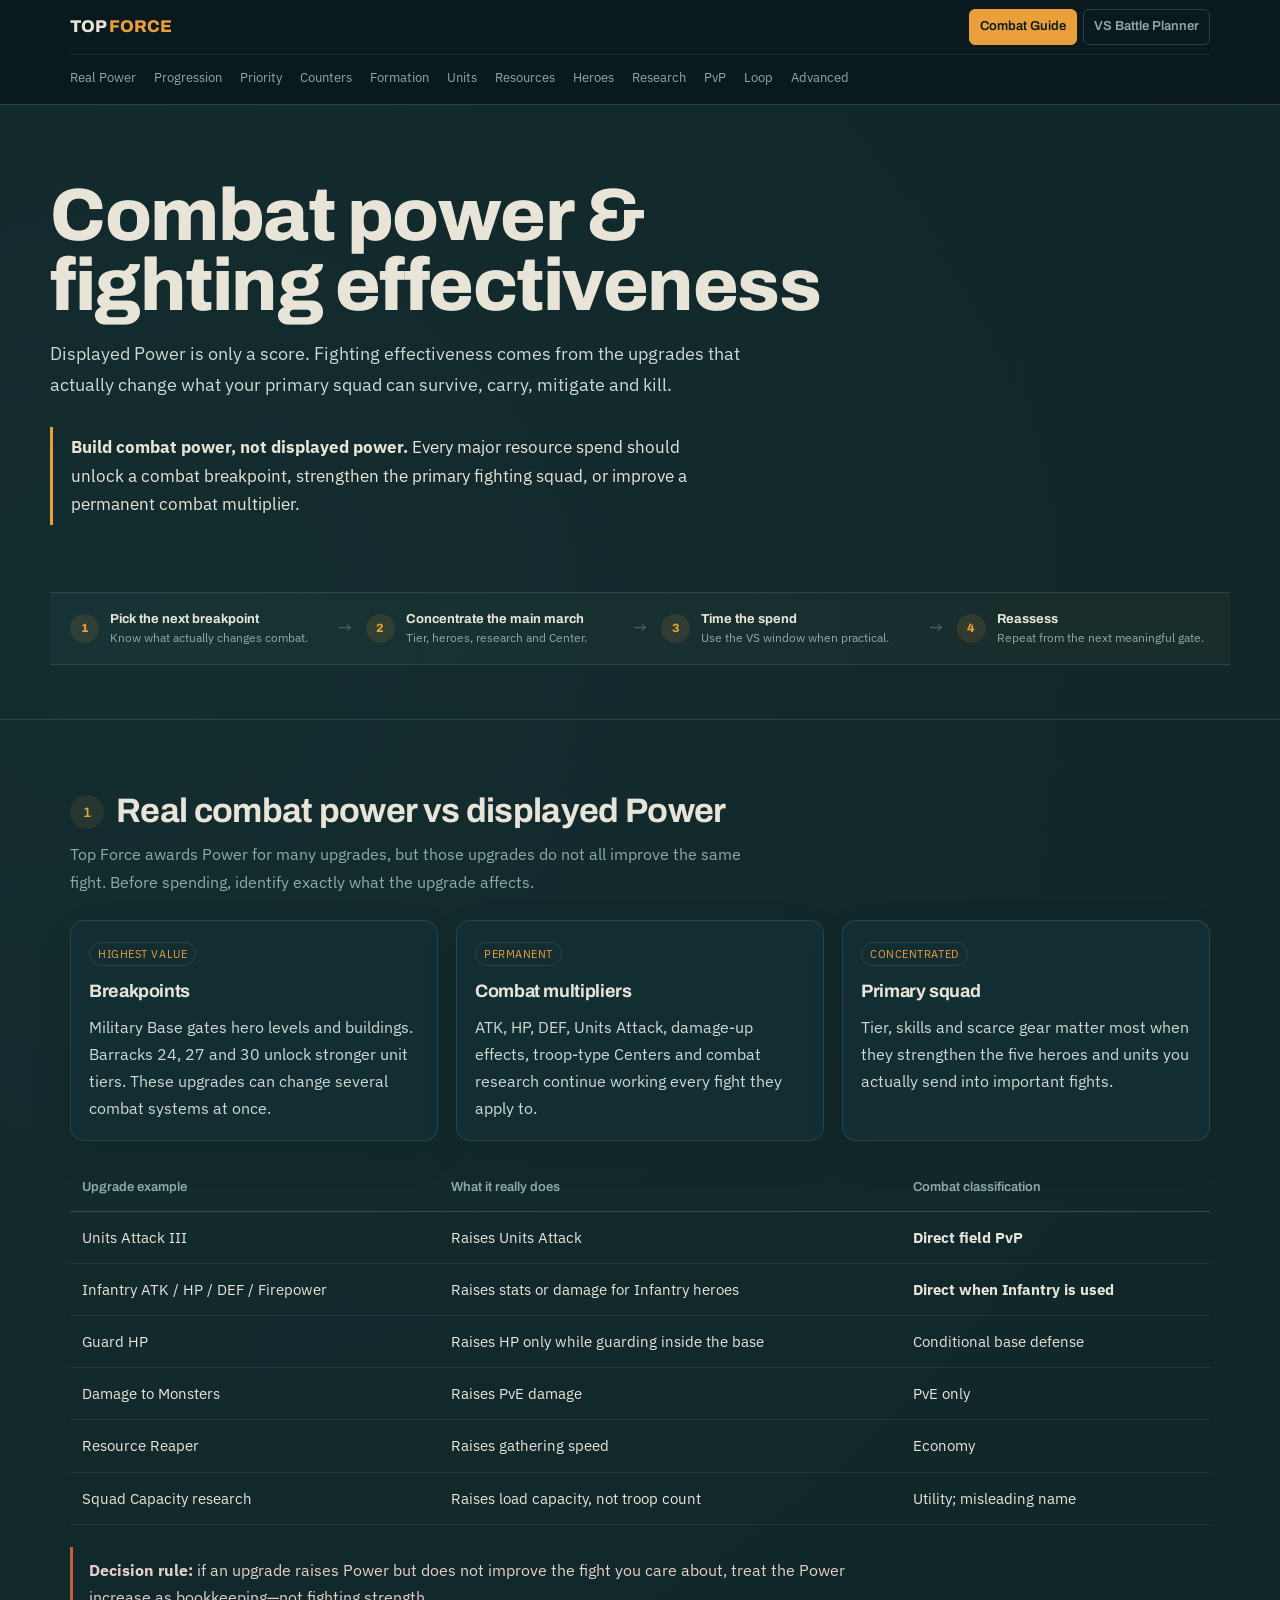
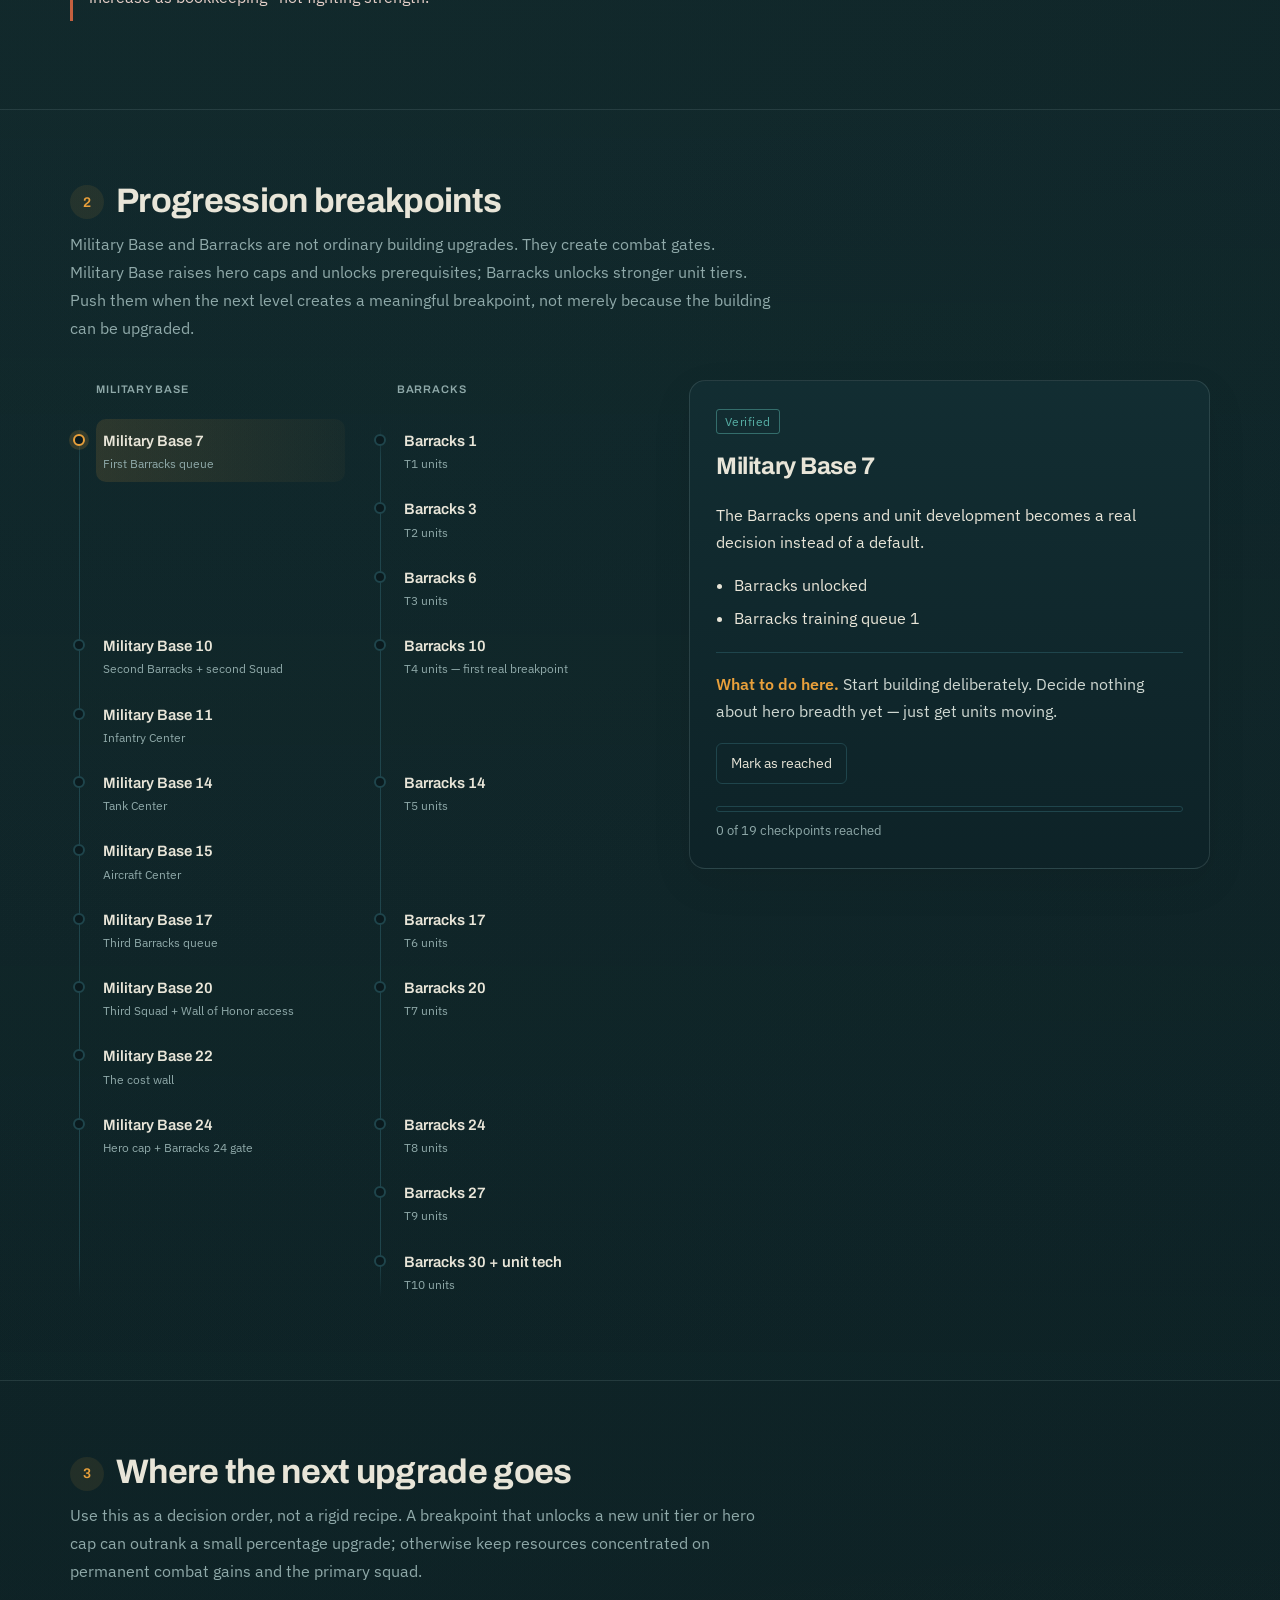
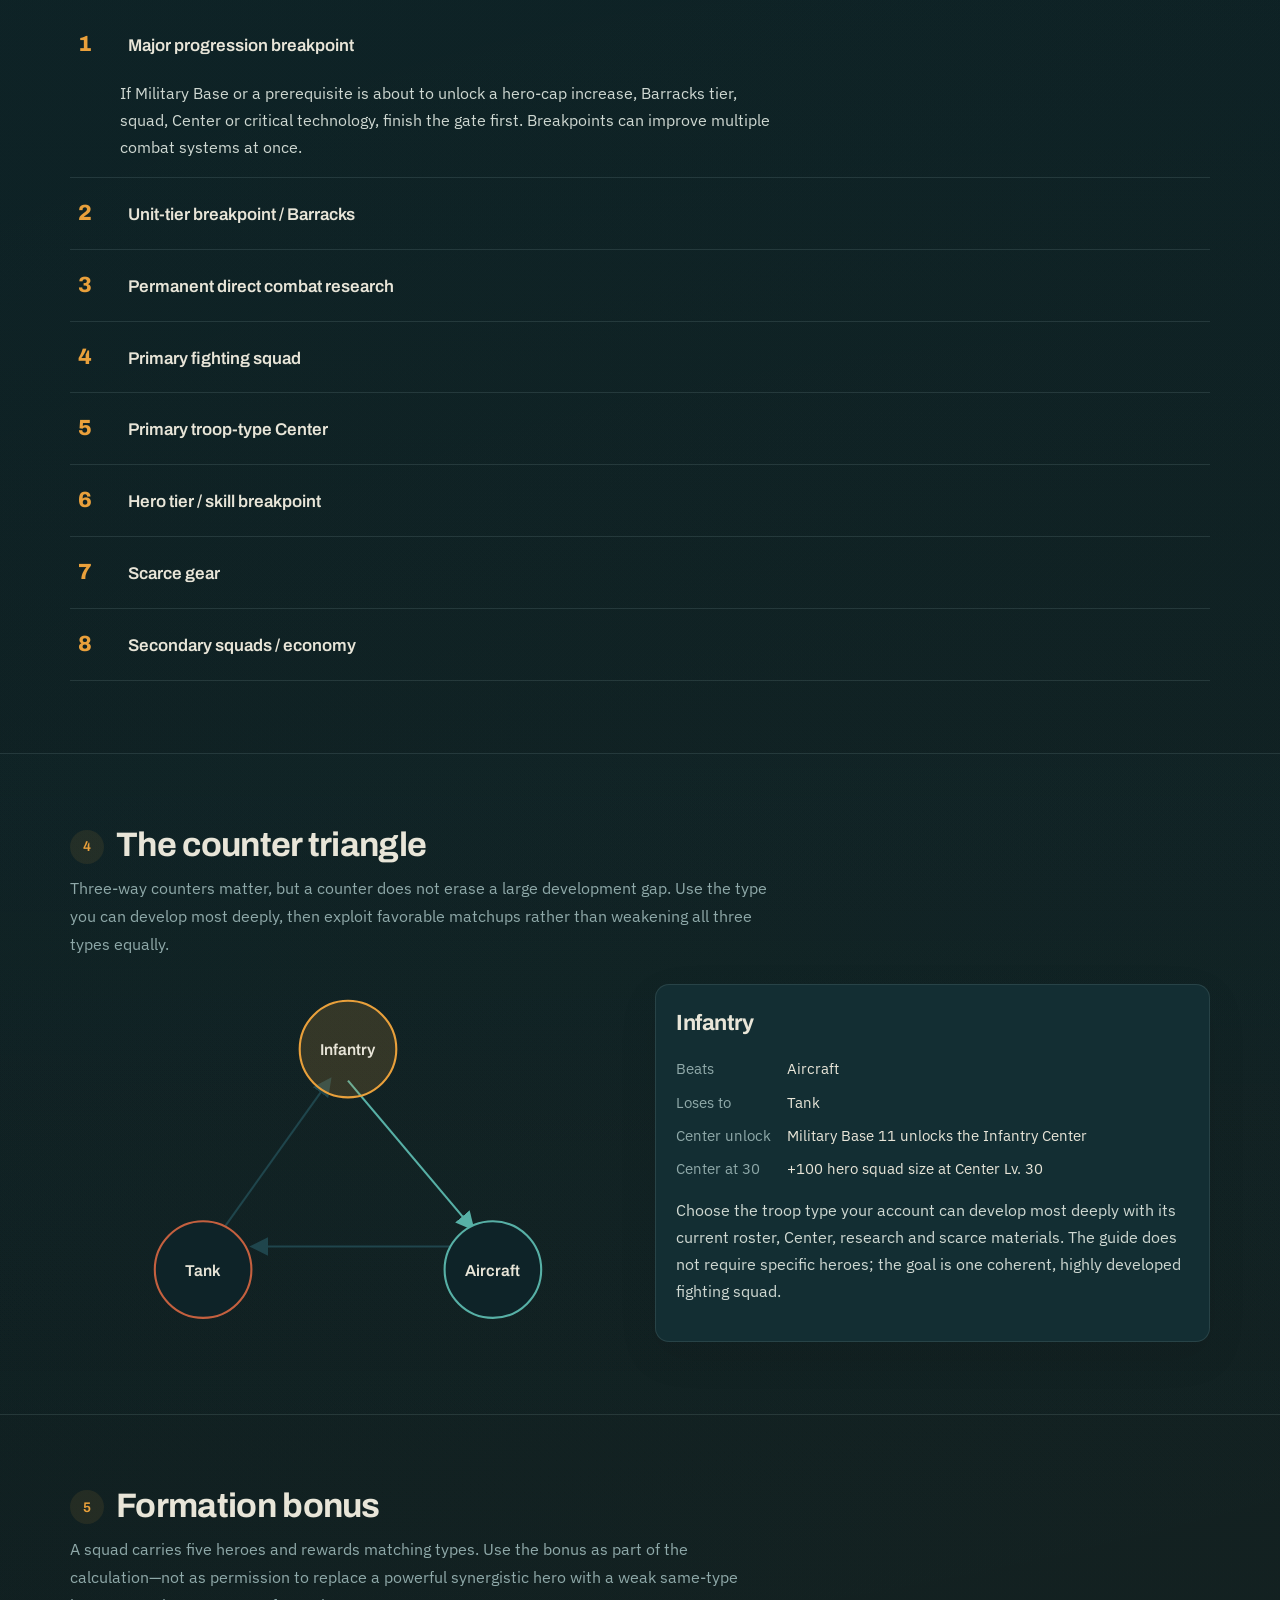
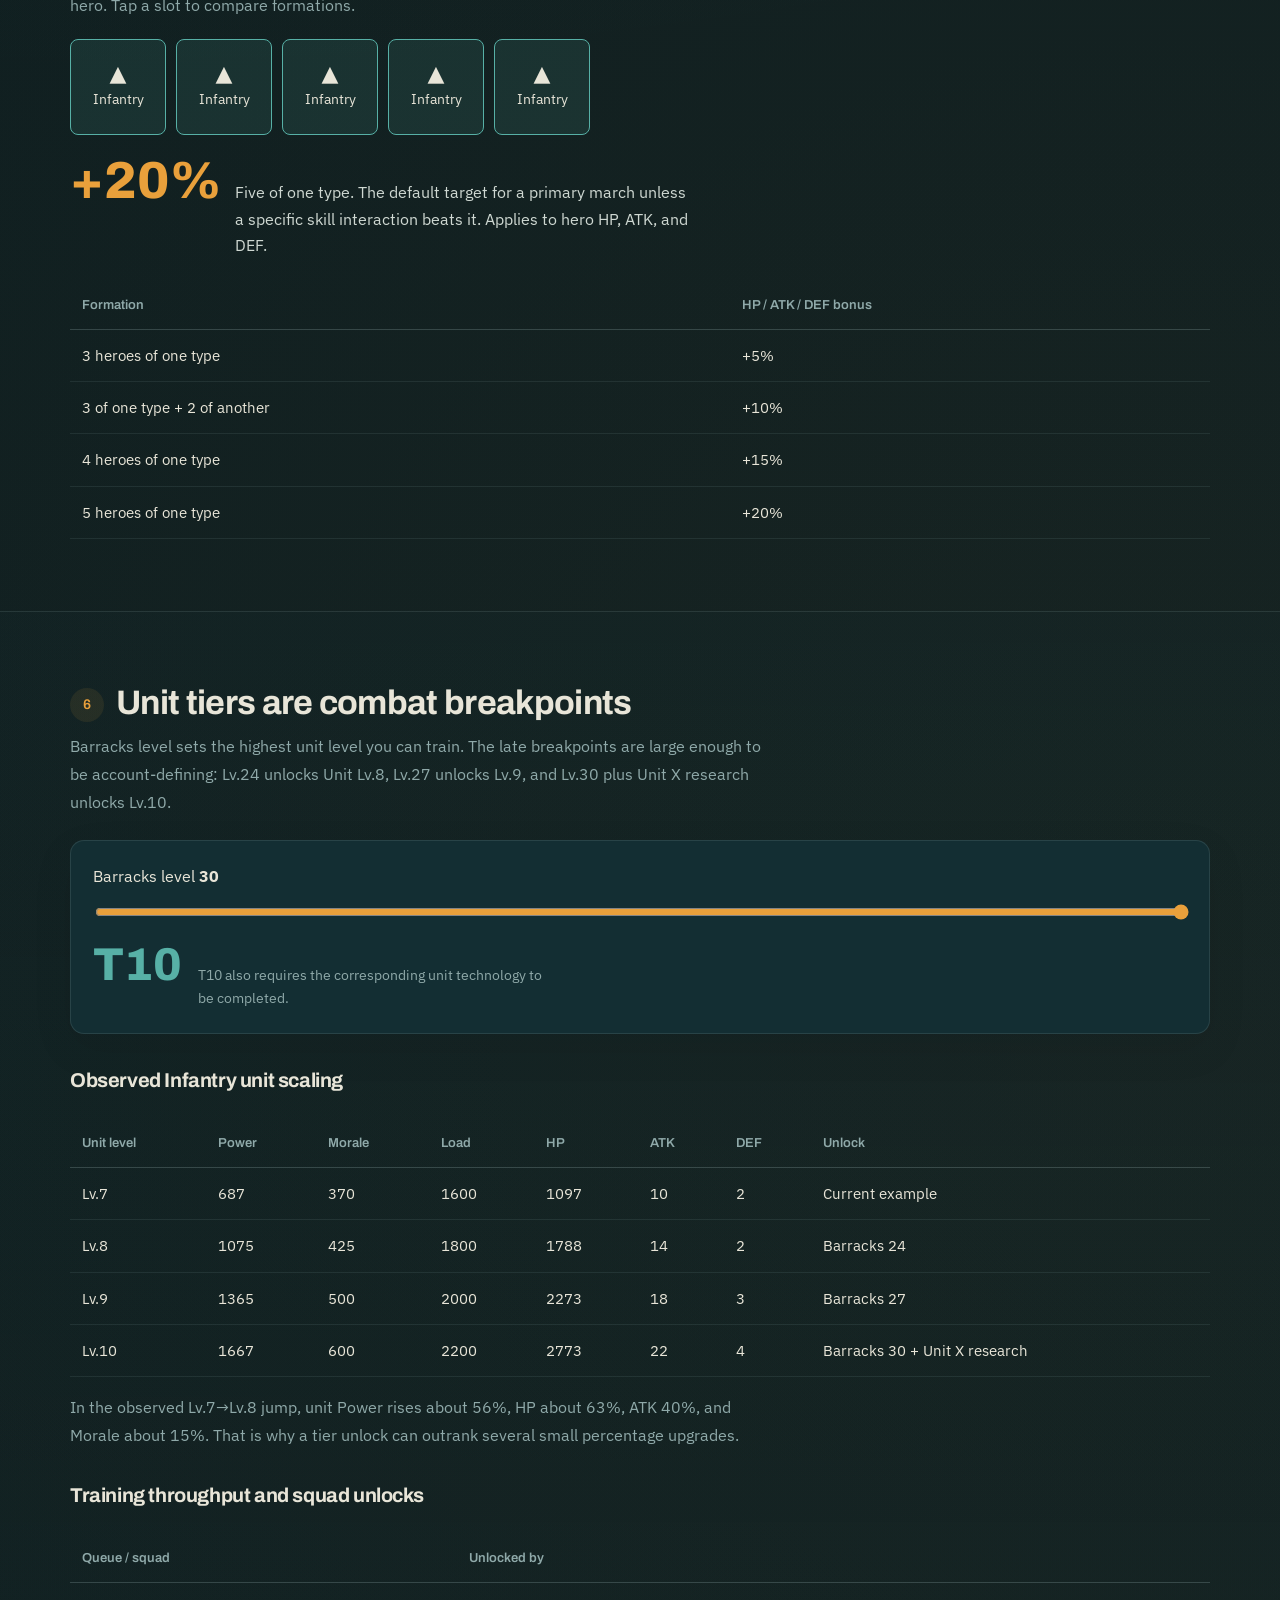
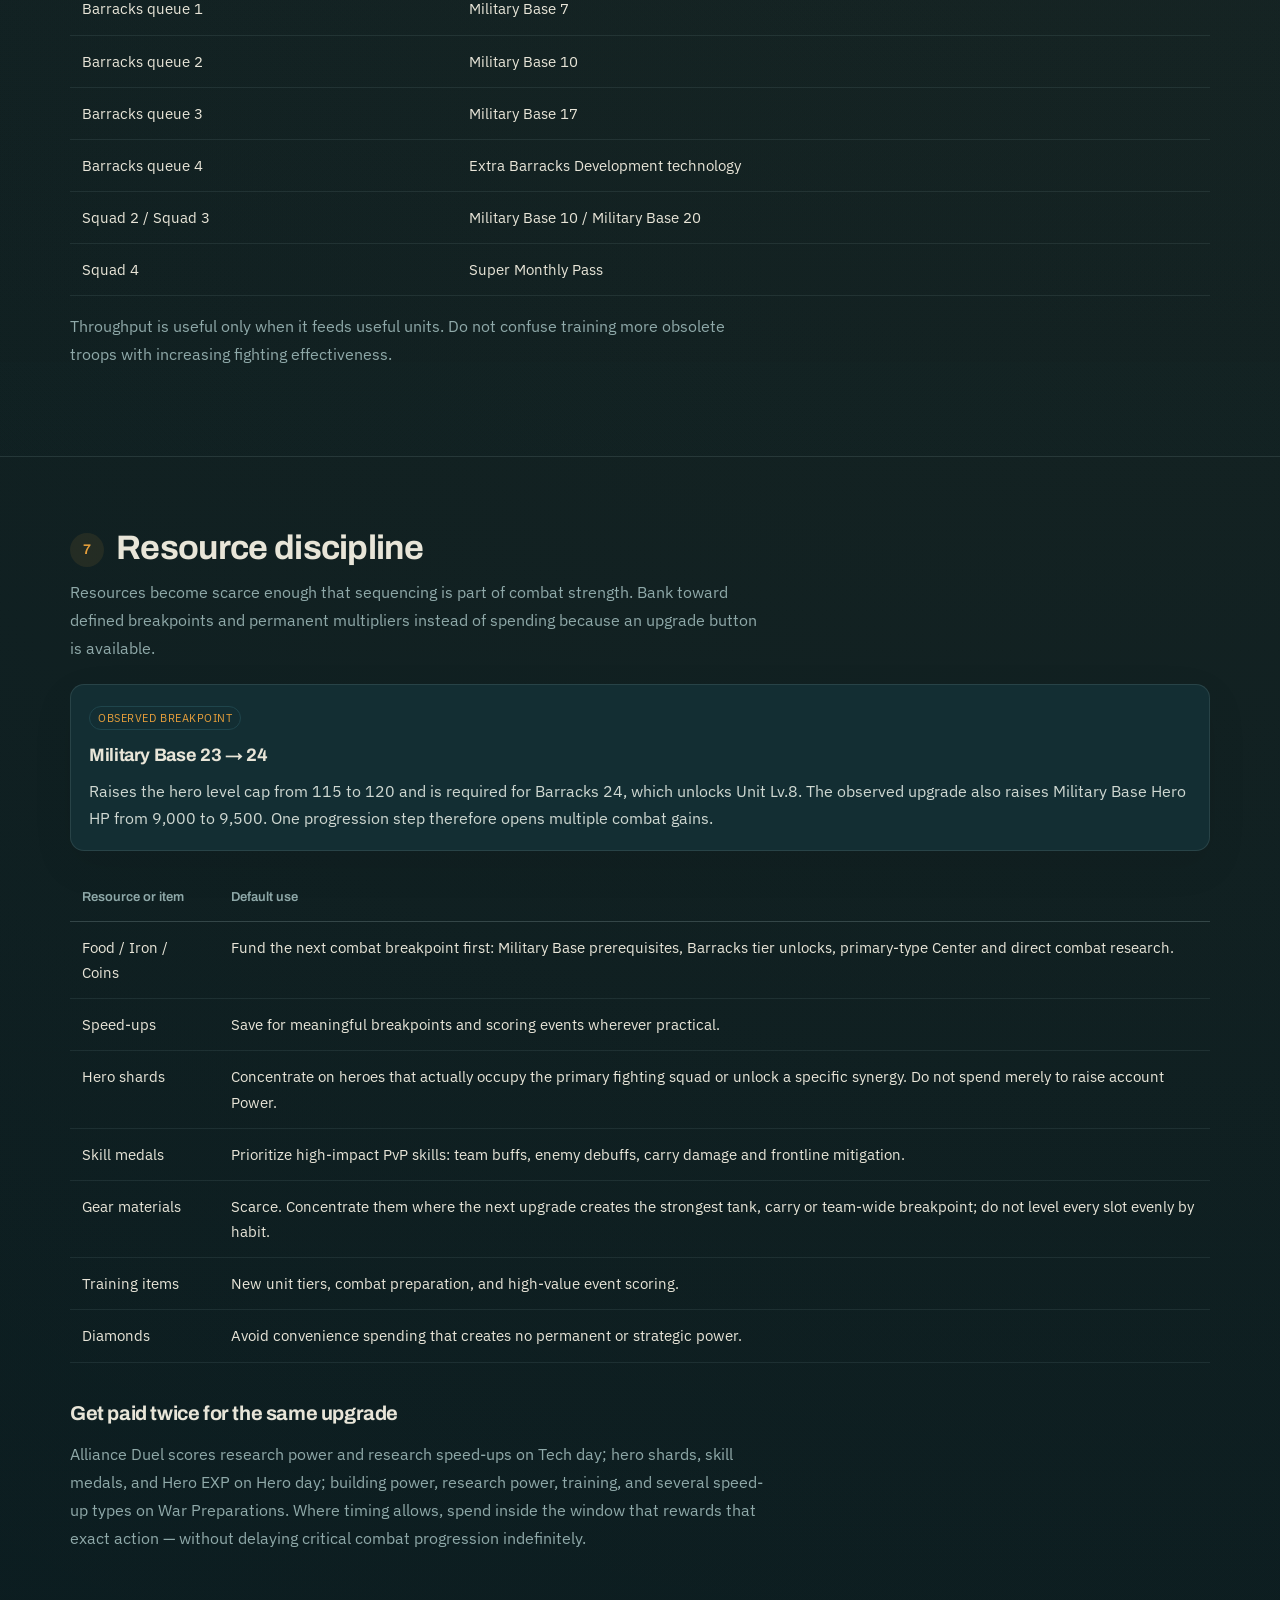
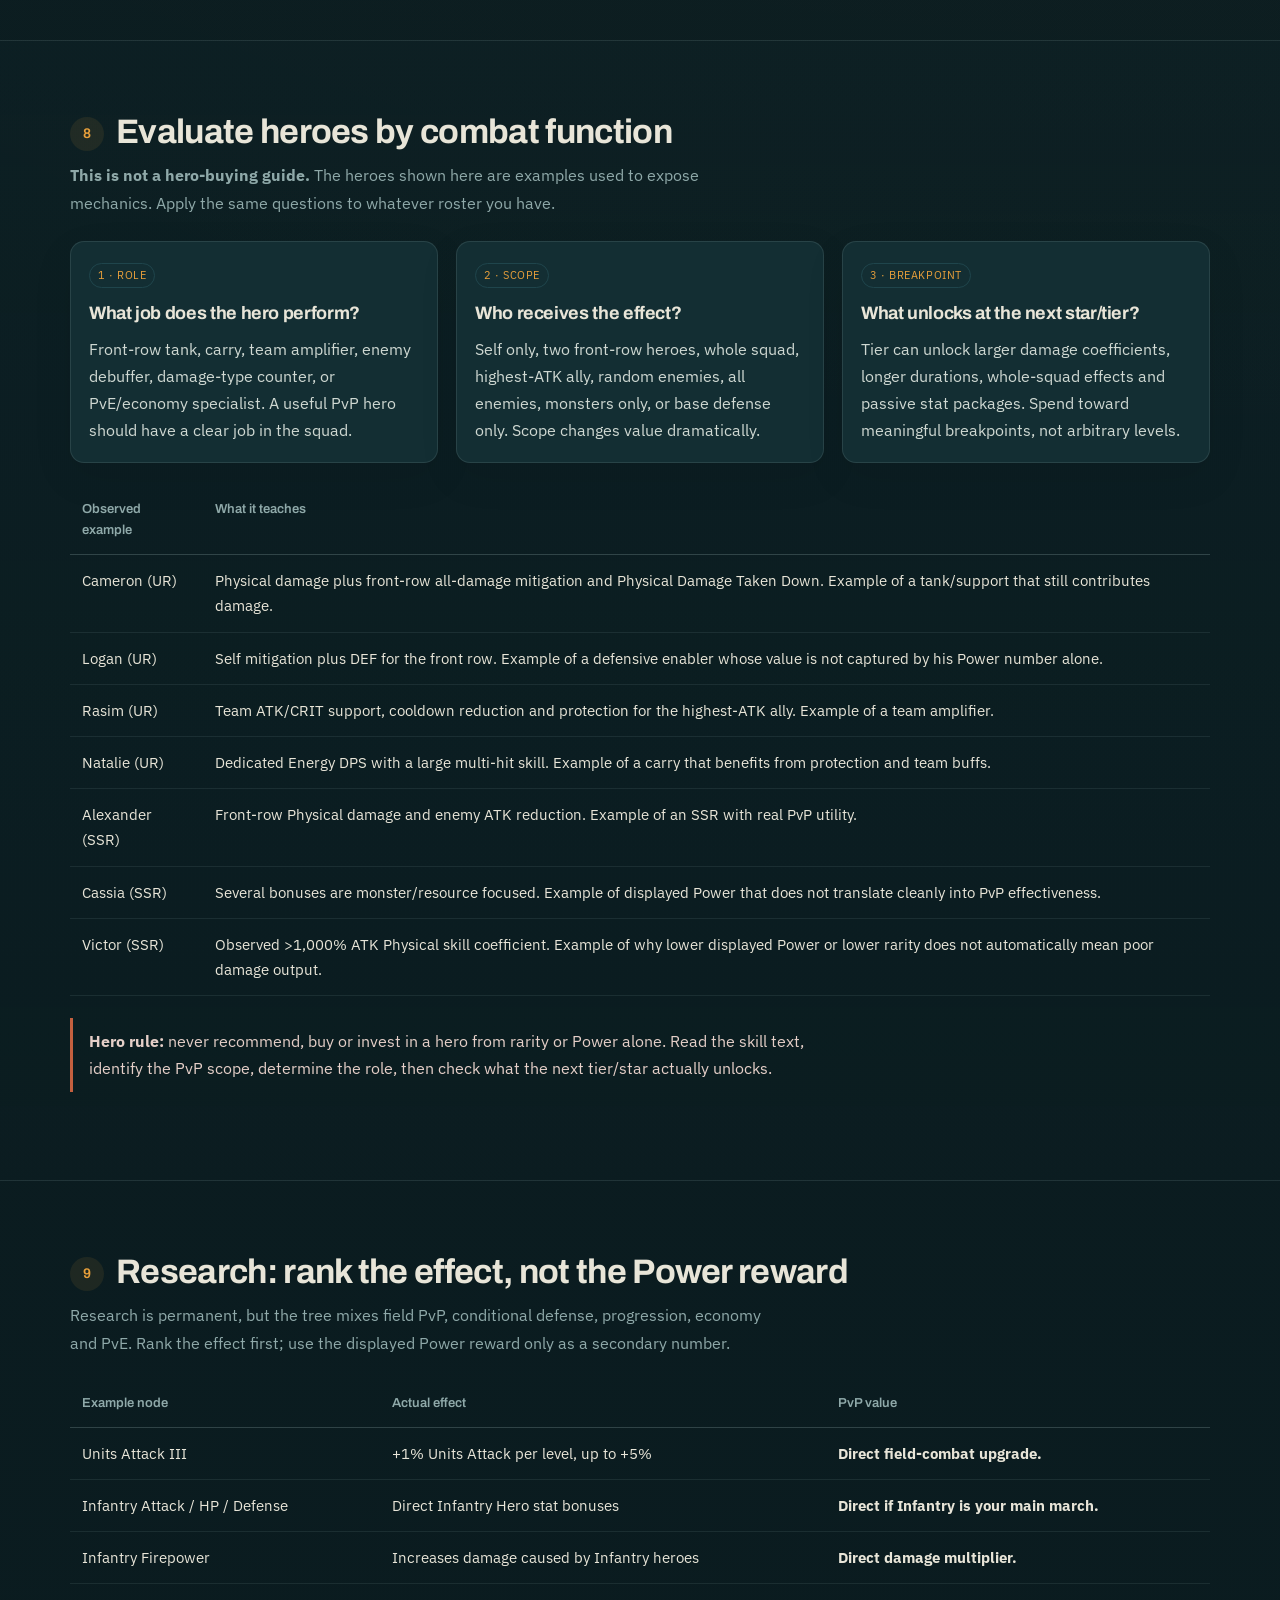
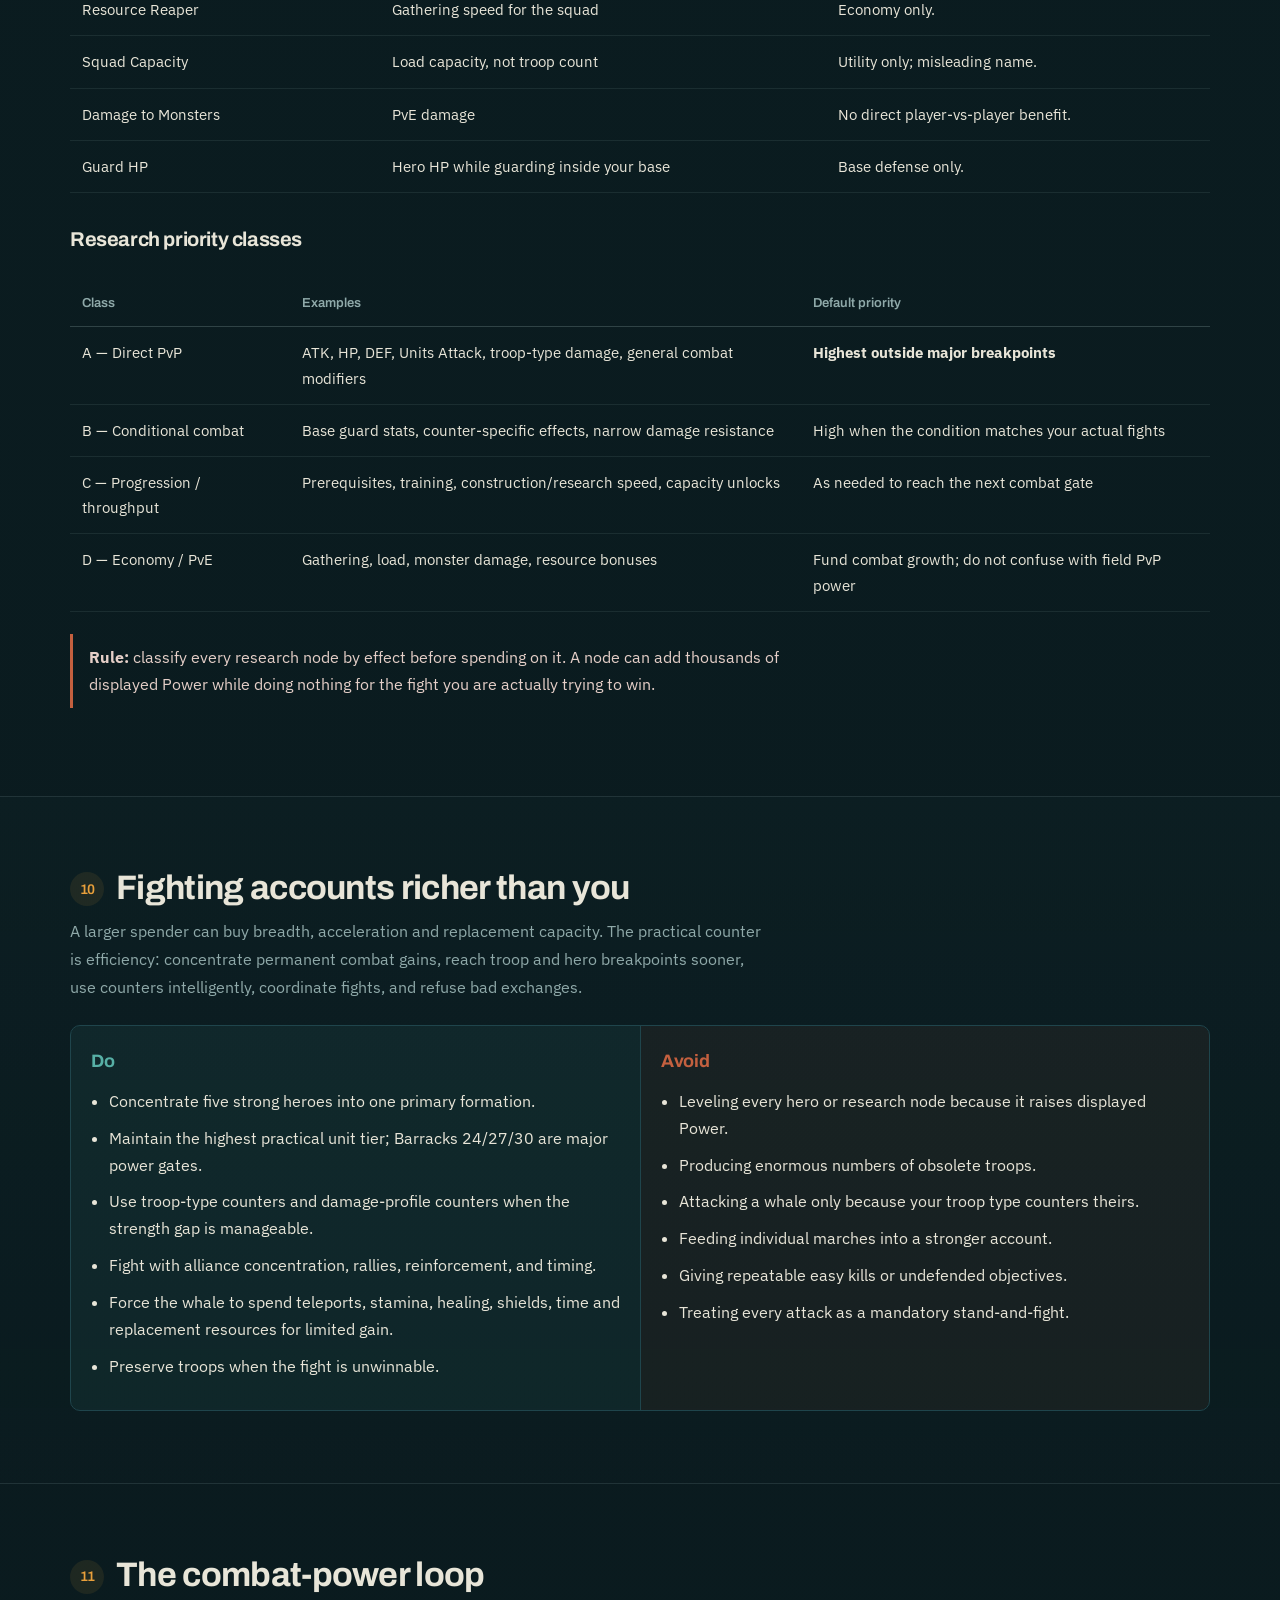
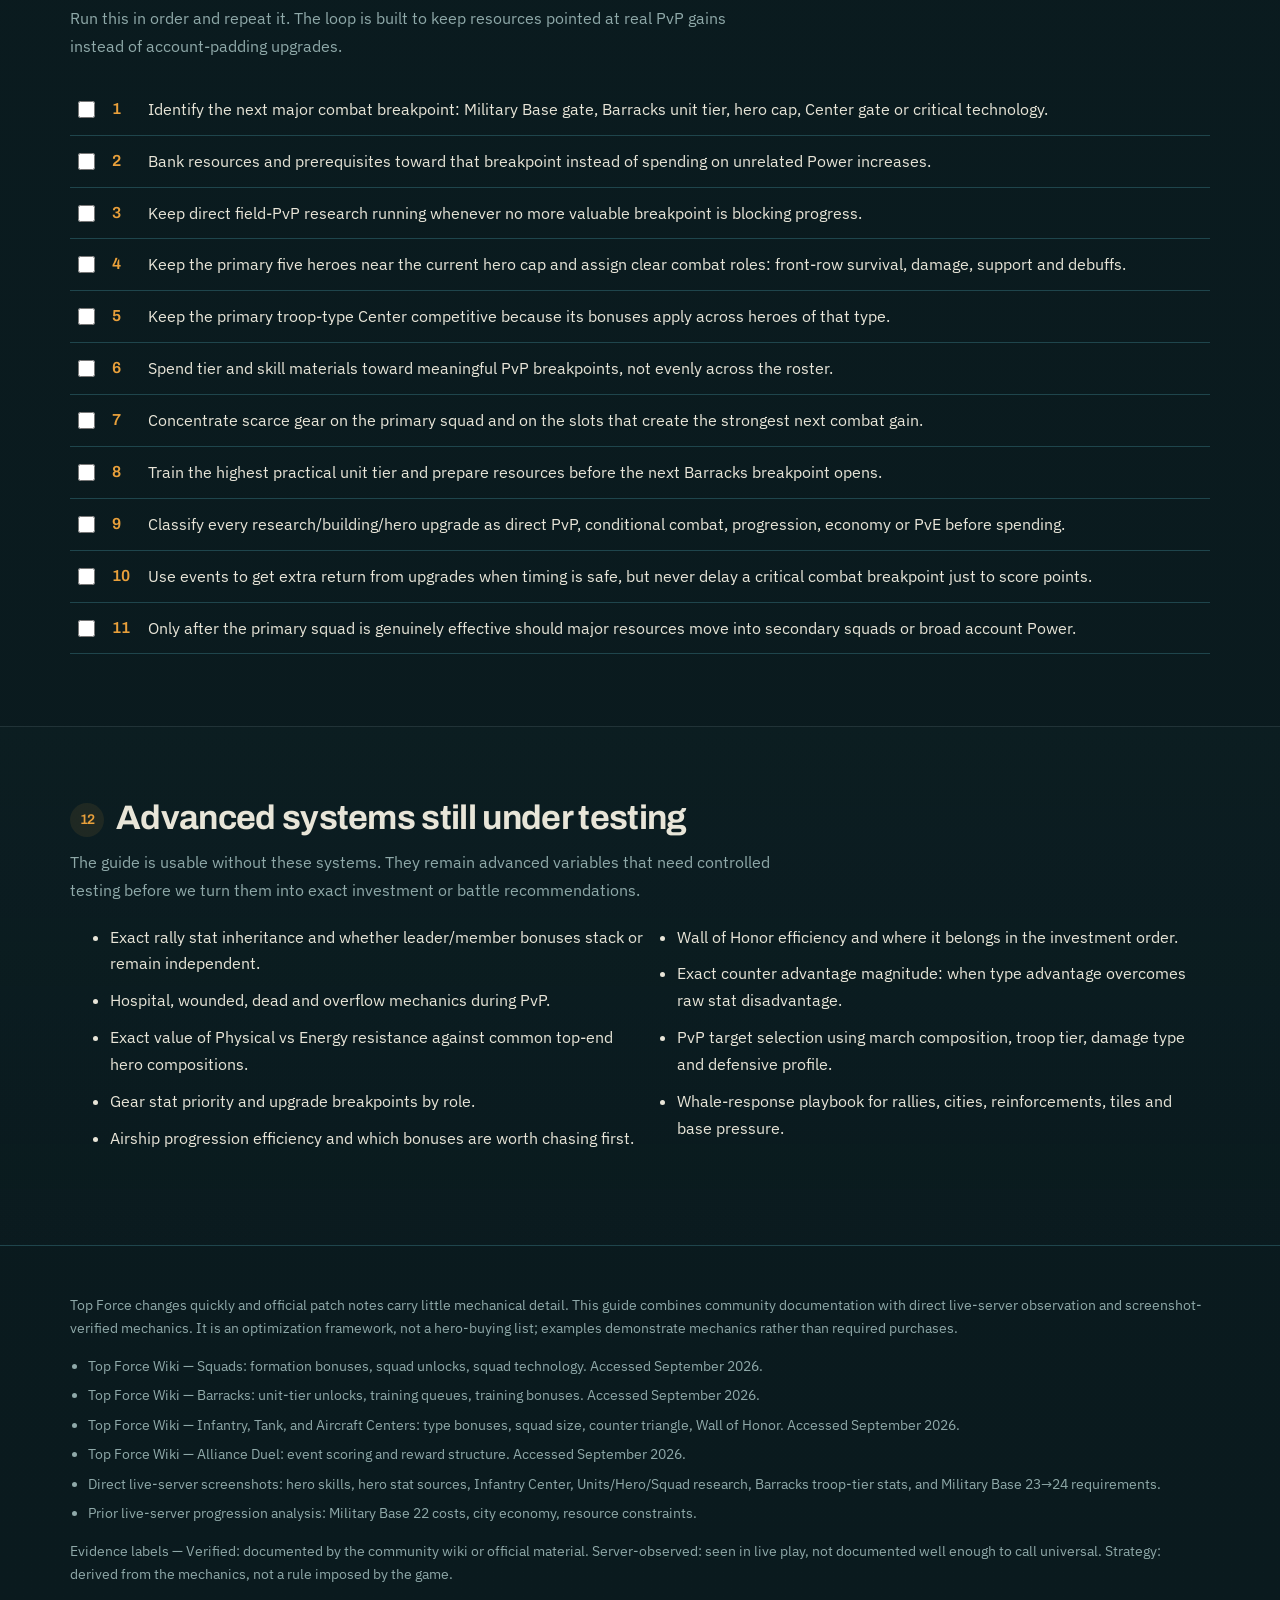
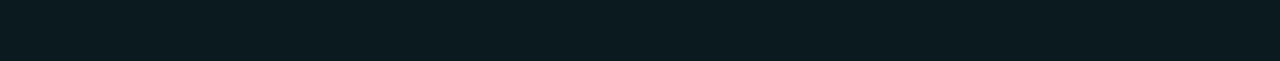
==== index.html @ 9bb554c8 "Add files via upload" ====
<!doctype html>
<!--
Editor: Visual Studio Code
Script Name: index.html
Author: Paul Hanlon
Date: 2026-09-06
Description:
  Single-file interactive web version of the Top Force Combat Power & Fighting Effectiveness
  Guide. Combat-power optimization guide. Contains a clickable two-lane progression map (Military Base /
  Barracks), a formation bonus calculator, a troop counter-triangle selector,
  a barracks tier lookup, and the full priority, resource, and doctrine content.
  Static HTML/CSS/JavaScript. GitHub Pages compatible. Google Fonts are the only external asset.
-->
<html lang="en">
<head>
<meta charset="utf-8">
<meta name="viewport" content="width=device-width, initial-scale=1">
<title>Top Force — Combat Guide</title>
<link rel="preconnect" href="https://fonts.googleapis.com">
<link rel="preconnect" href="https://fonts.gstatic.com" crossorigin>
<link href="https://fonts.googleapis.com/css2?family=Archivo:wght@500;600;800&family=IBM+Plex+Sans:wght@400;500;600&display=swap" rel="stylesheet">
<link rel="stylesheet" href="./style.css">
</head>
<body>

<header class="top">
  <div class="wrap">
    <div class="brand">TOP <span>FORCE</span></div>
    <nav class="jump" aria-label="Sections">
      <a href="#realpower">Real Power</a><a href="#map">Progression</a><a href="#stack">Priority</a>
      <a href="#counters">Counters</a><a href="#formation">Formation</a><a href="#tiers">Units</a>
      <a href="#resources">Resources</a><a href="#heroes">Heroes</a><a href="#research">Research</a>
      <a href="#doctrine">PvP</a><a href="#loop">Loop</a><a href="#gaps">Advanced</a>
    </nav>
    <div class="page-nav" aria-label="Guide pages"><a class="active" href="./index.html">Combat Guide</a><a href="./vs-battle.html">VS Battle Planner</a></div>
  </div>
</header>

<div class="wrap hero combat-hero">
  <h1>Combat power &amp;<br>fighting effectiveness</h1>
  <p class="sub">Displayed Power is only a score. Fighting effectiveness comes from the upgrades that actually change what your primary squad can survive, carry, mitigate and kill.</p>
  <p class="thesis"><b>Build combat power, not displayed power.</b> Every major resource spend should unlock a combat breakpoint, strengthen the primary fighting squad, or improve a permanent combat multiplier.</p>
</div>

<div class="wrap guide-flow" aria-label="How to use the guide">
  <div class="flow-step"><span>1</span><div><b>Pick the next breakpoint</b><small>Know what actually changes combat.</small></div></div>
  <div class="flow-arrow">→</div>
  <div class="flow-step"><span>2</span><div><b>Concentrate the main march</b><small>Tier, heroes, research and Center.</small></div></div>
  <div class="flow-arrow">→</div>
  <div class="flow-step"><span>3</span><div><b>Time the spend</b><small>Use the VS window when practical.</small></div></div>
  <div class="flow-arrow">→</div>
  <div class="flow-step"><span>4</span><div><b>Reassess</b><small>Repeat from the next meaningful gate.</small></div></div>
</div>

<section id="realpower">
  <div class="wrap">
    <h2><span class="num">1</span>Real combat power vs displayed Power</h2>
    <p class="lede">Top Force awards Power for many upgrades, but those upgrades do not all improve the same fight. Before spending, identify exactly what the upgrade affects.</p>
    <div class="cards3">
      <div class="card"><span class="pill">Highest value</span><h3>Breakpoints</h3><p>Military Base gates hero levels and buildings. Barracks 24, 27 and 30 unlock stronger unit tiers. These upgrades can change several combat systems at once.</p></div>
      <div class="card"><span class="pill">Permanent</span><h3>Combat multipliers</h3><p>ATK, HP, DEF, Units Attack, damage-up effects, troop-type Centers and combat research continue working every fight they apply to.</p></div>
      <div class="card"><span class="pill">Concentrated</span><h3>Primary squad</h3><p>Tier, skills and scarce gear matter most when they strengthen the five heroes and units you actually send into important fights.</p></div>
    </div>
    <table>
      <thead><tr><th>Upgrade example</th><th>What it really does</th><th>Combat classification</th></tr></thead>
      <tbody>
        <tr><td>Units Attack III</td><td>Raises Units Attack</td><td><b>Direct field PvP</b></td></tr>
        <tr><td>Infantry ATK / HP / DEF / Firepower</td><td>Raises stats or damage for Infantry heroes</td><td><b>Direct when Infantry is used</b></td></tr>
        <tr><td>Guard HP</td><td>Raises HP only while guarding inside the base</td><td>Conditional base defense</td></tr>
        <tr><td>Damage to Monsters</td><td>Raises PvE damage</td><td>PvE only</td></tr>
        <tr><td>Resource Reaper</td><td>Raises gathering speed</td><td>Economy</td></tr>
        <tr><td>Squad Capacity research</td><td>Raises load capacity, not troop count</td><td>Utility; misleading name</td></tr>
      </tbody>
    </table>
    <p class="warning"><b>Decision rule:</b> if an upgrade raises Power but does not improve the fight you care about, treat the Power increase as bookkeeping—not fighting strength.</p>
  </div>
</section>

<section id="map">
  <div class="wrap">
    <h2><span class="num">2</span>Progression breakpoints</h2>
    <p class="lede">Military Base and Barracks are not ordinary building upgrades. They create combat gates. Military Base raises hero caps and unlocks prerequisites; Barracks unlocks stronger unit tiers. Push them when the next level creates a meaningful breakpoint, not merely because the building can be upgraded.</p>

    <div class="mapwrap">
      <div>
        <div class="lanes">
          <div>
            <div class="lanehead">Military Base</div>
            <div class="lane" id="laneMB"></div>
          </div>
          <div>
            <div class="lanehead">Barracks</div>
            <div class="lane" id="laneBK"></div>
          </div>
        </div>
      </div>

      <div class="detail" id="detail" aria-live="polite">
        <span class="tag" id="dTag">Verified</span>
        <h3 id="dTitle">Military Base 7</h3>
        <p id="dSummary"></p>
        <ul id="dList"></ul>
        <div class="why"><b>What to do here.</b> <span id="dWhy"></span></div>
        <div class="mark">
          <button class="btn" id="dMark" type="button">Mark as reached</button>
        </div>
        <div class="progress">
          <div class="bar"><i id="pBar"></i></div>
          <p id="pTxt">0 of 13 checkpoints reached</p>
        </div>
      </div>
    </div>
  </div>
</section>

<section id="stack">
  <div class="wrap">
    <h2><span class="num">3</span>Where the next upgrade goes</h2>
    <p class="lede">Use this as a decision order, not a rigid recipe. A breakpoint that unlocks a new unit tier or hero cap can outrank a small percentage upgrade; otherwise keep resources concentrated on permanent combat gains and the primary squad.</p>
    <div class="stack" id="stackList"></div>
  </div>
</section>

<section id="counters">
  <div class="wrap">
    <h2><span class="num">4</span>The counter triangle</h2>
    <p class="lede">Three-way counters matter, but a counter does not erase a large development gap. Use the type you can develop most deeply, then exploit favorable matchups rather than weakening all three types equally.</p>
    <div class="triwrap">
      <svg class="tri" viewBox="0 0 400 340" role="group" aria-label="Troop type counter triangle">
        <path class="arrow" id="aInf" d="M200 92 L318 232" marker-end="url(#h)"/>
        <path class="arrow" id="aAir" d="M300 250 L110 250" marker-end="url(#h)"/>
        <path class="arrow" id="aTank" d="M82 232 L182 92" marker-end="url(#h)"/>
        <defs>
          <marker id="h" markerWidth="9" markerHeight="9" refX="7" refY="4.5" orient="auto">
            <path d="M0 0 L9 4.5 L0 9 z" fill="#1F454C"/></marker>
          <marker id="hl" markerWidth="9" markerHeight="9" refX="7" refY="4.5" orient="auto">
            <path d="M0 0 L9 4.5 L0 9 z" fill="#57B0A6"/></marker>
        </defs>
        <g class="tnode" id="nInf" data-type="inf" tabindex="0" role="button" aria-label="Infantry">
          <circle class="ring" cx="200" cy="62" r="46"/><text x="200" y="68" text-anchor="middle">Infantry</text>
        </g>
        <g class="tnode" id="nTank" data-type="tank" tabindex="0" role="button" aria-label="Tank">
          <circle class="ring" cx="62" cy="272" r="46"/><text x="62" y="278" text-anchor="middle">Tank</text>
        </g>
        <g class="tnode" id="nAir" data-type="air" tabindex="0" role="button" aria-label="Aircraft">
          <circle class="ring" cx="338" cy="272" r="46"/><text x="338" y="278" text-anchor="middle">Aircraft</text>
        </g>
      </svg>
      <div class="triinfo">
        <h3 id="tName">Infantry</h3>
        <dl>
          <dt>Beats</dt><dd id="tBeat"></dd>
          <dt>Loses to</dt><dd id="tLose"></dd>
          <dt>Center unlock</dt><dd id="tUnlock"></dd>
          <dt>Center at 30</dt><dd id="tCap"></dd>
        </dl>
        <p style="margin-top:16px;color:#CFD8D2">Choose the troop type your account can develop most deeply with its current roster, Center, research and scarce materials. The guide does not require specific heroes; the goal is one coherent, highly developed fighting squad.</p>
      </div>
    </div>
  </div>
</section>

<section id="formation">
  <div class="wrap">
    <h2><span class="num">5</span>Formation bonus</h2>
    <p class="lede">A squad carries five heroes and rewards matching types. Use the bonus as part of the calculation—not as permission to replace a powerful synergistic hero with a weak same-type hero. Tap a slot to compare formations.</p>
    <div class="slots" id="slots"></div>
    <div class="readout">
      <div class="big" id="fBonus">+20%</div>
      <div class="txt" id="fText"></div>
    </div>
    <table>
      <thead><tr><th>Formation</th><th>HP / ATK / DEF bonus</th></tr></thead>
      <tbody>
        <tr><td>3 heroes of one type</td><td>+5%</td></tr>
        <tr><td>3 of one type + 2 of another</td><td>+10%</td></tr>
        <tr><td>4 heroes of one type</td><td>+15%</td></tr>
        <tr><td>5 heroes of one type</td><td>+20%</td></tr>
      </tbody>
    </table>
  </div>
</section>

<section id="tiers">
  <div class="wrap">
    <h2><span class="num">6</span>Unit tiers are combat breakpoints</h2>
    <p class="lede">Barracks level sets the highest unit level you can train. The late breakpoints are large enough to be account-defining: Lv.24 unlocks Unit Lv.8, Lv.27 unlocks Lv.9, and Lv.30 plus Unit X research unlocks Lv.10.</p>
    <div class="tier">
      <label for="bkRange">Barracks level <b id="bkVal">30</b></label>
      <input type="range" id="bkRange" min="1" max="30" value="30" aria-describedby="bkNote">
      <div class="tierout" style="margin-top:14px">
        <div class="t" id="bkTier">T10</div>
        <div class="note" id="bkNote"></div>
      </div>
    </div>
    <h3 style="margin-top:30px;font-size:20px">Observed Infantry unit scaling</h3>
    <table>
      <thead><tr><th>Unit level</th><th>Power</th><th>Morale</th><th>Load</th><th>HP</th><th>ATK</th><th>DEF</th><th>Unlock</th></tr></thead>
      <tbody>
        <tr><td>Lv.7</td><td>687</td><td>370</td><td>1600</td><td>1097</td><td>10</td><td>2</td><td>Current example</td></tr>
        <tr><td>Lv.8</td><td>1075</td><td>425</td><td>1800</td><td>1788</td><td>14</td><td>2</td><td>Barracks 24</td></tr>
        <tr><td>Lv.9</td><td>1365</td><td>500</td><td>2000</td><td>2273</td><td>18</td><td>3</td><td>Barracks 27</td></tr>
        <tr><td>Lv.10</td><td>1667</td><td>600</td><td>2200</td><td>2773</td><td>22</td><td>4</td><td>Barracks 30 + Unit X research</td></tr>
      </tbody>
    </table>
    <p class="lede" style="margin-top:16px">In the observed Lv.7→Lv.8 jump, unit Power rises about 56%, HP about 63%, ATK 40%, and Morale about 15%. That is why a tier unlock can outrank several small percentage upgrades.</p>
    <h3 style="margin-top:30px;font-size:20px">Training throughput and squad unlocks</h3>
    <table>
      <thead><tr><th>Queue / squad</th><th>Unlocked by</th></tr></thead>
      <tbody>
        <tr><td>Barracks queue 1</td><td>Military Base 7</td></tr>
        <tr><td>Barracks queue 2</td><td>Military Base 10</td></tr>
        <tr><td>Barracks queue 3</td><td>Military Base 17</td></tr>
        <tr><td>Barracks queue 4</td><td>Extra Barracks Development technology</td></tr>
        <tr><td>Squad 2 / Squad 3</td><td>Military Base 10 / Military Base 20</td></tr>
        <tr><td>Squad 4</td><td>Super Monthly Pass</td></tr>
      </tbody>
    </table>
    <p class="lede" style="margin-top:16px">Throughput is useful only when it feeds useful units. Do not confuse training more obsolete troops with increasing fighting effectiveness.</p>
  </div>
</section>

<section id="resources">
  <div class="wrap">
    <h2><span class="num">7</span>Resource discipline</h2>
    <p class="lede">Resources become scarce enough that sequencing is part of combat strength. Bank toward defined breakpoints and permanent multipliers instead of spending because an upgrade button is available.</p>
    <div class="card" style="margin-top:22px"><span class="pill">Observed breakpoint</span><h3>Military Base 23 → 24</h3><p>Raises the hero level cap from 115 to 120 and is required for Barracks 24, which unlocks Unit Lv.8. The observed upgrade also raises Military Base Hero HP from 9,000 to 9,500. One progression step therefore opens multiple combat gains.</p></div>
    <table>
      <thead><tr><th>Resource or item</th><th>Default use</th></tr></thead>
      <tbody>
        <tr><td>Food / Iron / Coins</td><td>Fund the next combat breakpoint first: Military Base prerequisites, Barracks tier unlocks, primary-type Center and direct combat research.</td></tr>
        <tr><td>Speed-ups</td><td>Save for meaningful breakpoints and scoring events wherever practical.</td></tr>
        <tr><td>Hero shards</td><td>Concentrate on heroes that actually occupy the primary fighting squad or unlock a specific synergy. Do not spend merely to raise account Power.</td></tr>
        <tr><td>Skill medals</td><td>Prioritize high-impact PvP skills: team buffs, enemy debuffs, carry damage and frontline mitigation.</td></tr>
        <tr><td>Gear materials</td><td>Scarce. Concentrate them where the next upgrade creates the strongest tank, carry or team-wide breakpoint; do not level every slot evenly by habit.</td></tr>
        <tr><td>Training items</td><td>New unit tiers, combat preparation, and high-value event scoring.</td></tr>
        <tr><td>Diamonds</td><td>Avoid convenience spending that creates no permanent or strategic power.</td></tr>
      </tbody>
    </table>
    <h3 style="margin-top:34px;font-size:20px">Get paid twice for the same upgrade</h3>
    <p class="lede">Alliance Duel scores research power and research speed-ups on Tech day; hero shards, skill medals, and Hero EXP on Hero day; building power, research power, training, and several speed-up types on War Preparations. Where timing allows, spend inside the window that rewards that exact action — without delaying critical combat progression indefinitely.</p>
  </div>
</section>


<section id="heroes">
  <div class="wrap">
    <h2><span class="num">8</span>Evaluate heroes by combat function</h2>
    <p class="lede"><b>This is not a hero-buying guide.</b> The heroes shown here are examples used to expose mechanics. Apply the same questions to whatever roster you have.</p>
    <div class="cards3">
      <div class="card"><span class="pill">1 · Role</span><h3>What job does the hero perform?</h3><p>Front-row tank, carry, team amplifier, enemy debuffer, damage-type counter, or PvE/economy specialist. A useful PvP hero should have a clear job in the squad.</p></div>
      <div class="card"><span class="pill">2 · Scope</span><h3>Who receives the effect?</h3><p>Self only, two front-row heroes, whole squad, highest-ATK ally, random enemies, all enemies, monsters only, or base defense only. Scope changes value dramatically.</p></div>
      <div class="card"><span class="pill">3 · Breakpoint</span><h3>What unlocks at the next star/tier?</h3><p>Tier can unlock larger damage coefficients, longer durations, whole-squad effects and passive stat packages. Spend toward meaningful breakpoints, not arbitrary levels.</p></div>
    </div>
    <table>
      <thead><tr><th>Observed example</th><th>What it teaches</th></tr></thead>
      <tbody>
        <tr><td>Cameron (UR)</td><td>Physical damage plus front-row all-damage mitigation and Physical Damage Taken Down. Example of a tank/support that still contributes damage.</td></tr>
        <tr><td>Logan (UR)</td><td>Self mitigation plus DEF for the front row. Example of a defensive enabler whose value is not captured by his Power number alone.</td></tr>
        <tr><td>Rasim (UR)</td><td>Team ATK/CRIT support, cooldown reduction and protection for the highest-ATK ally. Example of a team amplifier.</td></tr>
        <tr><td>Natalie (UR)</td><td>Dedicated Energy DPS with a large multi-hit skill. Example of a carry that benefits from protection and team buffs.</td></tr>
        <tr><td>Alexander (SSR)</td><td>Front-row Physical damage and enemy ATK reduction. Example of an SSR with real PvP utility.</td></tr>
        <tr><td>Cassia (SSR)</td><td>Several bonuses are monster/resource focused. Example of displayed Power that does not translate cleanly into PvP effectiveness.</td></tr>
        <tr><td>Victor (SSR)</td><td>Observed >1,000% ATK Physical skill coefficient. Example of why lower displayed Power or lower rarity does not automatically mean poor damage output.</td></tr>
      </tbody>
    </table>
    <p class="warning"><b>Hero rule:</b> never recommend, buy or invest in a hero from rarity or Power alone. Read the skill text, identify the PvP scope, determine the role, then check what the next tier/star actually unlocks.</p>
  </div>
</section>

<section id="research">
  <div class="wrap">
    <h2><span class="num">9</span>Research: rank the effect, not the Power reward</h2>
    <p class="lede">Research is permanent, but the tree mixes field PvP, conditional defense, progression, economy and PvE. Rank the effect first; use the displayed Power reward only as a secondary number.</p>
    <table>
      <thead><tr><th>Example node</th><th>Actual effect</th><th>PvP value</th></tr></thead>
      <tbody>
        <tr><td>Units Attack III</td><td>+1% Units Attack per level, up to +5%</td><td><b>Direct field-combat upgrade.</b></td></tr>
        <tr><td>Infantry Attack / HP / Defense</td><td>Direct Infantry Hero stat bonuses</td><td><b>Direct if Infantry is your main march.</b></td></tr>
        <tr><td>Infantry Firepower</td><td>Increases damage caused by Infantry heroes</td><td><b>Direct damage multiplier.</b></td></tr>
        <tr><td>Resource Reaper</td><td>Gathering speed for the squad</td><td>Economy only.</td></tr>
        <tr><td>Squad Capacity</td><td>Load capacity, not troop count</td><td>Utility only; misleading name.</td></tr>
        <tr><td>Damage to Monsters</td><td>PvE damage</td><td>No direct player-vs-player benefit.</td></tr>
        <tr><td>Guard HP</td><td>Hero HP while guarding inside your base</td><td>Base defense only.</td></tr>
      </tbody>
    </table>
    <h3 style="margin-top:30px;font-size:20px">Research priority classes</h3>
    <table>
      <thead><tr><th>Class</th><th>Examples</th><th>Default priority</th></tr></thead>
      <tbody>
        <tr><td>A — Direct PvP</td><td>ATK, HP, DEF, Units Attack, troop-type damage, general combat modifiers</td><td><b>Highest outside major breakpoints</b></td></tr>
        <tr><td>B — Conditional combat</td><td>Base guard stats, counter-specific effects, narrow damage resistance</td><td>High when the condition matches your actual fights</td></tr>
        <tr><td>C — Progression / throughput</td><td>Prerequisites, training, construction/research speed, capacity unlocks</td><td>As needed to reach the next combat gate</td></tr>
        <tr><td>D — Economy / PvE</td><td>Gathering, load, monster damage, resource bonuses</td><td>Fund combat growth; do not confuse with field PvP power</td></tr>
      </tbody>
    </table>
    <p class="warning"><b>Rule:</b> classify every research node by effect before spending on it. A node can add thousands of displayed Power while doing nothing for the fight you are actually trying to win.</p>
  </div>
</section>
<section id="doctrine">
  <div class="wrap">
    <h2><span class="num">10</span>Fighting accounts richer than you</h2>
    <p class="lede">A larger spender can buy breadth, acceleration and replacement capacity. The practical counter is efficiency: concentrate permanent combat gains, reach troop and hero breakpoints sooner, use counters intelligently, coordinate fights, and refuse bad exchanges.</p>
    <div class="doavoid">
      <div class="col do">
        <h3>Do</h3>
        <ul>
          <li>Concentrate five strong heroes into one primary formation.</li>
          <li>Maintain the highest practical unit tier; Barracks 24/27/30 are major power gates.</li>
          <li>Use troop-type counters and damage-profile counters when the strength gap is manageable.</li>
          <li>Fight with alliance concentration, rallies, reinforcement, and timing.</li>
          <li>Force the whale to spend teleports, stamina, healing, shields, time and replacement resources for limited gain.</li>
          <li>Preserve troops when the fight is unwinnable.</li>
        </ul>
      </div>
      <div class="col avoid">
        <h3>Avoid</h3>
        <ul>
          <li>Leveling every hero or research node because it raises displayed Power.</li>
          <li>Producing enormous numbers of obsolete troops.</li>
          <li>Attacking a whale only because your troop type counters theirs.</li>
          <li>Feeding individual marches into a stronger account.</li>
          <li>Giving repeatable easy kills or undefended objectives.</li>
          <li>Treating every attack as a mandatory stand-and-fight.</li>
        </ul>
      </div>
    </div>
  </div>
</section>

<section id="loop">
  <div class="wrap">
    <h2><span class="num">11</span>The combat-power loop</h2>
    <p class="lede">Run this in order and repeat it. The loop is built to keep resources pointed at real PvP gains instead of account-padding upgrades.</p>
    <div class="loop" id="loopList"></div>
  </div>
</section>

<section id="gaps">
  <div class="wrap">
    <h2><span class="num">12</span>Advanced systems still under testing</h2>
    <p class="lede">The guide is usable without these systems. They remain advanced variables that need controlled testing before we turn them into exact investment or battle recommendations.</p>
    <ul class="gaps">
      <li>Exact rally stat inheritance and whether leader/member bonuses stack or remain independent.</li>
      <li>Hospital, wounded, dead and overflow mechanics during PvP.</li>
      <li>Exact value of Physical vs Energy resistance against common top-end hero compositions.</li>
      <li>Gear stat priority and upgrade breakpoints by role.</li>
      <li>Airship progression efficiency and which bonuses are worth chasing first.</li>
      <li>Wall of Honor efficiency and where it belongs in the investment order.</li>
      <li>Exact counter advantage magnitude: when type advantage overcomes raw stat disadvantage.</li>
      <li>PvP target selection using march composition, troop tier, damage type and defensive profile.</li>
      <li>Whale-response playbook for rallies, cities, reinforcements, tiles and base pressure.</li>
    </ul>
  </div>
</section>

<footer>
  <div class="wrap">
    <p>Top Force changes quickly and official patch notes carry little mechanical detail. This guide combines community documentation with direct live-server observation and screenshot-verified mechanics. It is an optimization framework, not a hero-buying list; examples demonstrate mechanics rather than required purchases.</p>
    <ul>
      <li>Top Force Wiki — Squads: formation bonuses, squad unlocks, squad technology. Accessed September 2026.</li>
      <li>Top Force Wiki — Barracks: unit-tier unlocks, training queues, training bonuses. Accessed September 2026.</li>
      <li>Top Force Wiki — Infantry, Tank, and Aircraft Centers: type bonuses, squad size, counter triangle, Wall of Honor. Accessed September 2026.</li>
      <li>Top Force Wiki — Alliance Duel: event scoring and reward structure. Accessed September 2026.</li>
      <li>Direct live-server screenshots: hero skills, hero stat sources, Infantry Center, Units/Hero/Squad research, Barracks troop-tier stats, and Military Base 23→24 requirements.</li>
      <li>Prior live-server progression analysis: Military Base 22 costs, city economy, resource constraints.</li>
    </ul>
    <p>Evidence labels — Verified: documented by the community wiki or official material. Server-observed: seen in live play, not documented well enough to call universal. Strategy: derived from the mechanics, not a rule imposed by the game.</p>
  </div>
</footer>

<script>
/* ---------------- progression map ---------------- */
const NODES = [
  {id:'mb7', lane:'mb', row:1, lv:'Military Base 7', cap:'First Barracks queue',
   tag:'Verified', sum:'The Barracks opens and unit development becomes a real decision instead of a default.',
   list:['Barracks unlocked','Barracks training queue 1'],
   why:'Start building deliberately. Decide nothing about hero breadth yet — just get units moving.'},
  {id:'bk1', lane:'bk', row:1, lv:'Barracks 1', cap:'T1 units', tag:'Verified',
   sum:'Baseline training. Nothing here is a keeper.', list:['Highest unit tier: T1'],
   why:'Move through it. Do not stockpile T1.'},
  {id:'bk3', lane:'bk', row:2, lv:'Barracks 3', cap:'T2 units', tag:'Verified',
   sum:'Early tier step.', list:['Highest unit tier: T2'], why:'Keep the queue running; spend nothing scarce here.'},
  {id:'bk6', lane:'bk', row:3, lv:'Barracks 6', cap:'T3 units', tag:'Verified',
   sum:'Last of the disposable tiers.', list:['Highest unit tier: T3'],
   why:'Train enough to hold tiles and farm, no more. T4 is the first tier worth a stockpile.'},
  {id:'mb10', lane:'mb', row:4, lv:'Military Base 10', cap:'Second Barracks + second Squad', tag:'Verified',
   sum:'The first checkpoint that produces a real fighting march.',
   list:['Barracks training queue 2','Squad 2 unlocked'],
   why:'Establish your primary march here: one squad, five heroes, one troop type. The second squad exists — that does not mean it gets resources yet.'},
  {id:'bk10', lane:'bk', row:4, lv:'Barracks 10', cap:'T4 units — first real breakpoint', tag:'Verified',
   sum:'T4 is the first tier worth converting into field strength.', list:['Highest unit tier: T4'],
   why:'Arrive with resources and training capacity banked. An unlocked tier you cannot field in volume is not a power gain.'},
  {id:'mb11', lane:'mb', row:5, lv:'Military Base 11', cap:'Infantry Center', tag:'Verified',
   sum:'Infantry Center becomes available — a direct combat building.',
   list:['Infantry Center unlocked','Every level adds HP, ATK, DEF, and squad size to Infantry heroes'],
   why:'If Infantry is your primary type, this Center becomes one of the highest-value investments on the account. If it is not, leave it low.'},
  {id:'mb14', lane:'mb', row:6, lv:'Military Base 14', cap:'Tank Center', tag:'Verified',
   sum:'Tank Center becomes available.',
   list:['Tank Center unlocked','Every level adds HP, ATK, DEF, and squad size to Tank heroes'],
   why:'Same rule: build the Center for your committed type, not all three.'},
  {id:'bk14', lane:'bk', row:6, lv:'Barracks 14', cap:'T5 units', tag:'Verified',
   sum:'Second combat breakpoint.', list:['Highest unit tier: T5'],
   why:'Push here once T4 losses are being replaced comfortably.'},
  {id:'mb15', lane:'mb', row:7, lv:'Military Base 15', cap:'Aircraft Center', tag:'Verified',
   sum:'Aircraft Center becomes available.',
   list:['Aircraft Center unlocked','Every level adds HP, ATK, DEF, and squad size to Aircraft heroes'],
   why:'All three Centers now exist. Committing to one is the point of the whole guide.'},
  {id:'mb17', lane:'mb', row:8, lv:'Military Base 17', cap:'Third Barracks queue', tag:'Verified',
   sum:'Training throughput rises.', list:['Barracks training queue 3'],
   why:'More throughput is only useful pointed at the highest tier you can field. Do not use it to mass-produce an obsolete tier.'},
  {id:'bk17', lane:'bk', row:8, lv:'Barracks 17', cap:'T6 units', tag:'Verified',
   sum:'Third combat breakpoint.', list:['Highest unit tier: T6'], why:'Stockpile before the unlock so the tier goes live the day it opens.'},
  {id:'mb20', lane:'mb', row:9, lv:'Military Base 20', cap:'Third Squad + Wall of Honor access', tag:'Verified',
   sum:'Squad 3 opens, and Lv. 20 type-Centers feed Wall of Honor requirements.',
   list:['Squad 3 unlocked','Type Center Lv. 20 supports Wall of Honor requirements'],
   why:'Still one primary march. Squad-specific combat tech goes to the squad you actually fight with, not evenly across the tabs.'},
  {id:'bk20', lane:'bk', row:9, lv:'Barracks 20', cap:'T7 units', tag:'Verified',
   sum:'Fourth combat breakpoint.', list:['Highest unit tier: T7'], why:'By now the primary march should be absorbing nearly all shards, medals, and gear materials.'},
  {id:'mb22', lane:'mb', row:10, lv:'Military Base 22', cap:'The cost wall', tag:'Server-observed',
   sum:'The direct upgrade runs about 266.2M total resources; the full path from a bare Lv. 21 can approach 477.5M.',
   list:['≈114.1M Food','≈114.1M Iron','≈38M Coins','Up to ≈477.5M including prerequisites'],
   why:'Do not drift into this. Pick the breakpoint, bank for it, and land it inside an event window that scores building power.'},
  {id:'mb24', lane:'mb', row:11, lv:'Military Base 24', cap:'Hero cap + Barracks 24 gate', tag:'Server-observed',
   sum:'A multi-system combat breakpoint observed directly on the live account.',
   list:['Hero level cap 115 → 120','Hero HP 9,000 → 9,500','Required for Barracks 24','Barracks 24 unlocks Unit Lv.8'],
   why:'Prioritize the prerequisite chain when you are close enough to finish it. This breakpoint improves hero ceiling and opens a major unit-tier jump.'},
  {id:'bk24', lane:'bk', row:11, lv:'Barracks 24', cap:'T8 units', tag:'Verified',
   sum:'Fifth combat breakpoint.', list:['Highest unit tier: T8'], why:'Only now does a second combat march start deserving major investment — and only if the first one is genuinely strong.'},
  {id:'bk27', lane:'bk', row:12, lv:'Barracks 27', cap:'T9 units', tag:'Verified',
   sum:'Sixth combat breakpoint.', list:['Highest unit tier: T9'], why:'Keep combat research running continuously alongside this; the multipliers compound with everything else.'},
  {id:'bk30', lane:'bk', row:13, lv:'Barracks 30 + unit tech', cap:'T10 units', tag:'Verified',
   sum:'T10 needs the Barracks level and the corresponding unit technology completed.',
   list:['Highest unit tier: T10','Requires the matching unit technology','Base Training Count 570 per Barracks at Lv. 30'],
   why:'The endpoint of the unit lane. Type Centers reach +100 hero squad size at Lv. 30 — pair the two.'}
];
const ROWS = 13;
const reached = new Set();
let current = 'mb7';

function buildLanes(){
  const mb = document.getElementById('laneMB'), bk = document.getElementById('laneBK');
  for(let r=1;r<=ROWS;r++){
    ['mb','bk'].forEach(l=>{
      const n = NODES.find(x=>x.lane===l && x.row===r);
      const host = l==='mb'?mb:bk;
      const b = document.createElement('button');
      b.className = 'node' + (n?'':' spacer');
      b.type='button';
      if(!n){ b.innerHTML='<span class="dot"></span><span class="lv">&nbsp;</span><span class="cap">&nbsp;</span>'; b.setAttribute('aria-hidden','true'); b.tabIndex=-1; }
      else{
        b.dataset.id=n.id;
        b.innerHTML='<span class="dot"></span><span class="lv">'+n.lv+'</span><span class="cap">'+n.cap+'</span>';
        b.addEventListener('click',()=>select(n.id,true));
      }
      host.appendChild(b);
    });
  }
}
function select(id,userAction){
  current=id;
  const n = NODES.find(x=>x.id===id);
  document.getElementById('dTitle').textContent=n.lv;
  document.getElementById('dSummary').textContent=n.sum;
  const tag=document.getElementById('dTag');
  tag.textContent=n.tag;
  tag.className='tag '+(n.tag==='Verified'?'verified':n.tag==='Server-observed'?'observed':'strategy');
  const ul=document.getElementById('dList'); ul.innerHTML='';
  n.list.forEach(t=>{const li=document.createElement('li');li.textContent=t;ul.appendChild(li);});
  document.getElementById('dWhy').textContent=n.why;
  paint();
  if(userAction && window.matchMedia('(max-width:900px)').matches){
    document.getElementById('detail').scrollIntoView({block:'start',behavior:'smooth'});
  }
}
function paint(){
  document.querySelectorAll('.node[data-id]').forEach(b=>{
    b.classList.toggle('active', b.dataset.id===current);
    b.classList.toggle('reached', reached.has(b.dataset.id));
  });
  const btn=document.getElementById('dMark');
  const on=reached.has(current);
  btn.classList.toggle('on',on);
  btn.textContent = on ? 'Reached' : 'Mark as reached';
  btn.setAttribute('aria-pressed', on);
  const pct = Math.round(reached.size/NODES.length*100);
  document.getElementById('pBar').style.width = pct+'%';
  document.getElementById('pTxt').textContent = reached.size+' of '+NODES.length+' checkpoints reached';
}
document.getElementById('dMark').addEventListener('click',()=>{
  reached.has(current) ? reached.delete(current) : reached.add(current);
  paint();
});

/* ---------------- priority stack ---------------- */
const STACK=[
 ['Major progression breakpoint','If Military Base or a prerequisite is about to unlock a hero-cap increase, Barracks tier, squad, Center or critical technology, finish the gate first. Breakpoints can improve multiple combat systems at once.'],
 ['Unit-tier breakpoint / Barracks','Barracks 24, 27 and 30 unlock Unit Lv.8, Lv.9 and Lv.10. Observed unit-stat jumps are large enough to outrank many small percentage upgrades.'],
 ['Permanent direct combat research','Prioritize field-PvP ATK, HP, DEF, Units Attack, damage-up and similar modifiers when no larger breakpoint is immediately reachable.'],
 ['Primary fighting squad','Keep the five heroes you actually fight with near the hero cap and develop coherent front-row, carry, support and debuff roles. Do not chase a specific purchased lineup.'],
 ['Primary troop-type Center','The matching Center adds HP, ATK, DEF and hero squad size to every hero of that troop type. Keep it competitive when that type carries your primary squad.'],
 ['Hero tier / skill breakpoint','Spend scarce tier and skill materials when the next breakpoint unlocks meaningful PvP effects: wider scope, stronger mitigation, team buffs, major damage or passive packages.'],
 ['Scarce gear','Do not level all slots evenly. Concentrate materials where the next level most improves survival, carry output or a critical stat profile on the primary squad.'],
 ['Secondary squads / economy','Only build breadth after the primary squad is dangerous enough for the fights you care about. Economy exists to fund combat growth, not to impersonate it.']
];
const sl=document.getElementById('stackList');
STACK.forEach((s,i)=>{
  const d=document.createElement('details');
  if(i===0) d.open=true;
  d.innerHTML='<summary><span class="rank">'+(i+1)+'</span><span class="name">'+s[0]+'</span></summary><p>'+s[1]+'</p>';
  sl.appendChild(d);
});

/* ---------------- counter triangle ---------------- */
const T={
 inf:{name:'Infantry',beats:'Aircraft',loses:'Tank',unlock:'Military Base 11',arrow:'aInf',beatId:'nAir',loseId:'nTank'},
 tank:{name:'Tank',beats:'Infantry',loses:'Aircraft',unlock:'Military Base 14',arrow:'aTank',beatId:'nInf',loseId:'nAir'},
 air:{name:'Aircraft',beats:'Tank',loses:'Infantry',unlock:'Military Base 15',arrow:'aAir',beatId:'nTank',loseId:'nInf'}
};
function pickType(k){
  const t=T[k];
  document.getElementById('tName').textContent=t.name;
  document.getElementById('tBeat').textContent=t.beats;
  document.getElementById('tLose').textContent=t.loses;
  document.getElementById('tUnlock').textContent=t.unlock+' unlocks the '+t.name+' Center';
  document.getElementById('tCap').textContent='+100 hero squad size at Center Lv. 30';
  ['nInf','nTank','nAir'].forEach(id=>document.getElementById(id).classList.remove('sel','beats','loses'));
  ['aInf','aTank','aAir'].forEach(id=>{
    const a=document.getElementById(id);
    a.classList.remove('lit');
    a.setAttribute('marker-end','url(#h)');
  });
  document.getElementById(t.arrow).setAttribute('marker-end','url(#hl)');
  document.getElementById({inf:'nInf',tank:'nTank',air:'nAir'}[k]).classList.add('sel');
  document.getElementById(t.beatId).classList.add('beats');
  document.getElementById(t.loseId).classList.add('loses');
  document.getElementById(t.arrow).classList.add('lit');
}
document.querySelectorAll('svg.tri .tnode').forEach(g=>{
  g.addEventListener('click',()=>pickType(g.dataset.type));
  g.addEventListener('keydown',e=>{if(e.key==='Enter'||e.key===' '){e.preventDefault();pickType(g.dataset.type);}});
});

/* ---------------- formation calculator ---------------- */
const TYPES=[{k:'inf',n:'Infantry',i:'▲'},{k:'tank',n:'Tank',i:'■'},{k:'air',n:'Aircraft',i:'◆'},{k:'',n:'Empty',i:'·'}];
let squad=['inf','inf','inf','inf','inf'];
const slotHost=document.getElementById('slots');
squad.forEach((_,i)=>{
  const b=document.createElement('button');
  b.type='button'; b.className='slot'; b.dataset.i=i;
  b.addEventListener('click',()=>{
    const cur=TYPES.findIndex(t=>t.k===squad[i]);
    squad[i]=TYPES[(cur+1)%TYPES.length].k;
    drawSquad();
  });
  slotHost.appendChild(b);
});
function drawSquad(){
  [...slotHost.children].forEach((b,i)=>{
    const t=TYPES.find(x=>x.k===squad[i]);
    b.className='slot'+(t.k?' f '+t.k:'');
    b.innerHTML='<span class="ico">'+t.i+'</span>'+t.n;
    b.setAttribute('aria-label','Slot '+(i+1)+': '+t.n+'. Activate to change.');
  });
  const counts={};
  squad.filter(Boolean).forEach(k=>counts[k]=(counts[k]||0)+1);
  const vals=Object.values(counts).sort((a,b)=>b-a);
  let bonus=0,msg='';
  if(vals[0]===5){bonus=20;msg='Five of one type. The default target for a primary march unless a specific skill interaction beats it.';}
  else if(vals[0]===4){bonus=15;msg='Four of one type. One swap away from the full bonus.';}
  else if(vals[0]===3&&vals[1]===2){bonus=10;msg='Three plus two. A reasonable stop on the way to a full same-type march.';}
  else if(vals[0]===3){bonus=5;msg='Three of one type with the rest scattered. The weakest formation worth having.';}
  else {bonus=0;msg='No matching group of three. This march is paying nothing for its composition.';}
  document.getElementById('fBonus').textContent='+'+bonus+'%';
  document.getElementById('fText').textContent=msg+' Applies to hero HP, ATK, and DEF.';
}

/* ---------------- barracks tier lookup ---------------- */
const TIERS=[[30,'T10'],[27,'T9'],[24,'T8'],[20,'T7'],[17,'T6'],[14,'T5'],[10,'T4'],[6,'T3'],[3,'T2'],[1,'T1']];
const rng=document.getElementById('bkRange');
function drawTier(){
  const v=+rng.value;
  const row=TIERS.find(t=>v>=t[0]);
  document.getElementById('bkVal').textContent=v;
  document.getElementById('bkTier').textContent=row[1];
  const next=TIERS.filter(t=>t[0]>v).sort((a,b)=>a[0]-b[0])[0];
  let note = row[1]==='T10' ? 'T10 also requires the corresponding unit technology to be completed.'
    : 'Next breakpoint: Barracks '+next[0]+' for '+next[1]+' — '+(next[0]-v)+' level'+((next[0]-v)===1?'':'s')+' away.';
  if(v>=10 && row[1]!=='T10') note += ' Bank resources and training capacity before you unlock it.';
  document.getElementById('bkNote').textContent=note;
}
rng.addEventListener('input',drawTier);

/* ---------------- leveling loop ---------------- */
const LOOP=[
 'Identify the next major combat breakpoint: Military Base gate, Barracks unit tier, hero cap, Center gate or critical technology.',
 'Bank resources and prerequisites toward that breakpoint instead of spending on unrelated Power increases.',
 'Keep direct field-PvP research running whenever no more valuable breakpoint is blocking progress.',
 'Keep the primary five heroes near the current hero cap and assign clear combat roles: front-row survival, damage, support and debuffs.',
 'Keep the primary troop-type Center competitive because its bonuses apply across heroes of that type.',
 'Spend tier and skill materials toward meaningful PvP breakpoints, not evenly across the roster.',
 'Concentrate scarce gear on the primary squad and on the slots that create the strongest next combat gain.',
 'Train the highest practical unit tier and prepare resources before the next Barracks breakpoint opens.',
 'Classify every research/building/hero upgrade as direct PvP, conditional combat, progression, economy or PvE before spending.',
 'Use events to get extra return from upgrades when timing is safe, but never delay a critical combat breakpoint just to score points.',
 'Only after the primary squad is genuinely effective should major resources move into secondary squads or broad account Power.'
];
const lh=document.getElementById('loopList');
LOOP.forEach((t,i)=>{
  const l=document.createElement('label');
  l.innerHTML='<input type="checkbox"><span class="n">'+(i+1)+'</span><span class="t">'+t+'</span>';
  lh.appendChild(l);
});

/* ---------------- init ---------------- */
buildLanes();
select('mb7');
pickType('inf');
drawSquad();
drawTier();
</script>
</body>
</html>
---- style.css ----
:root{
  --void:#0A1A1E;
  --deep:#0E2328;
  --panel:#132E33;
  --line:#1F454C;
  --parch:#E8E5D8;
  --muted:#8FA9A9;
  --amber:#E9A03B;
  --teal:#57B0A6;
  --rust:#C4603F;
  --maxw:1180px;
}
*{box-sizing:border-box}
html{scroll-behavior:smooth}
@media (prefers-reduced-motion:reduce){html{scroll-behavior:auto}*{animation:none!important;transition:none!important}}
body{
  margin:0;background:var(--void);color:var(--parch);
  font-family:"IBM Plex Sans",system-ui,sans-serif;font-size:16px;line-height:1.6;
  background-image:
    radial-gradient(circle at 12% 8%, rgba(87,176,166,.10), transparent 42%),
    radial-gradient(circle at 88% 72%, rgba(233,160,59,.07), transparent 45%),
    repeating-linear-gradient(0deg,transparent 0 47px,rgba(143,169,169,.045) 47px 48px),
    repeating-linear-gradient(90deg,transparent 0 47px,rgba(143,169,169,.045) 47px 48px);
}
h1,h2,h3,h4{font-family:Archivo,system-ui,sans-serif;letter-spacing:-.02em;margin:0}
a{color:var(--teal)}
.wrap{max-width:var(--maxw);margin:0 auto;padding:0 20px}

/* ---- masthead ---- */
header.top{border-bottom:1px solid var(--line);background:rgba(10,26,30,.86);backdrop-filter:blur(6px);position:sticky;top:0;z-index:40}
.top .wrap{display:flex;align-items:center;gap:18px;height:58px}
.brand{font-family:Archivo;font-weight:800;font-size:17px;white-space:nowrap}
.brand span{color:var(--amber)}
nav.jump{display:flex;gap:16px;overflow-x:auto;scrollbar-width:none}
nav.jump::-webkit-scrollbar{display:none}
nav.jump a{color:var(--muted);text-decoration:none;font-size:14px;white-space:nowrap;padding:4px 0;border-bottom:2px solid transparent}
nav.jump a:hover,nav.jump a:focus-visible{color:var(--parch);border-bottom-color:var(--amber)}

/* ---- hero ---- */
.hero{padding:64px 0 34px}
.hero h1{font-size:clamp(38px,6.4vw,74px);font-weight:800;line-height:.95}
.hero .sub{max-width:60ch;margin-top:18px;font-size:18px;color:#CFD8D2}
.hero .meta{margin-top:22px;color:var(--muted);font-size:14px}
.thesis{margin-top:26px;border-left:3px solid var(--amber);padding:6px 0 6px 18px;max-width:64ch;font-size:17px}

/* ---- generic section ---- */
section{padding:52px 0;border-top:1px solid var(--line)}
section h2{font-size:clamp(24px,3.2vw,34px);font-weight:700}
section h2 .num{color:var(--amber);font-weight:600;margin-right:12px}
.lede{color:var(--muted);max-width:70ch;margin-top:10px}
.grid2{display:grid;gap:26px;grid-template-columns:1fr 1fr}
@media(max-width:820px){.grid2{grid-template-columns:1fr}}

/* ---- map ---- */
.mapwrap{display:grid;grid-template-columns:1.05fr .95fr;gap:34px;margin-top:28px;align-items:start}
@media(max-width:900px){.mapwrap{grid-template-columns:1fr}}
.lanes{display:grid;grid-template-columns:1fr 1fr;gap:0 16px;position:relative}
.lanehead{font-family:Archivo;font-weight:600;font-size:13px;color:var(--muted);padding-bottom:10px;border-bottom:1px solid var(--line);margin-bottom:14px}
.lane{position:relative;padding:0 0 0 26px}
.lane::before{content:"";position:absolute;left:9px;top:6px;bottom:6px;width:2px;background:linear-gradient(var(--line),var(--line))}
.node{display:block;width:100%;text-align:left;position:relative;background:none;border:0;color:inherit;
  font:inherit;padding:9px 10px 9px 4px;margin:0 0 8px;cursor:pointer;border-radius:6px;min-height:62px}
.node:hover{background:rgba(87,176,166,.08)}
.node:focus-visible{outline:2px solid var(--amber);outline-offset:2px}
.node .dot{position:absolute;left:-24px;top:15px;width:13px;height:13px;border-radius:50%;
  background:var(--void);border:2px solid var(--line)}
.node .lv{font-family:Archivo;font-weight:600;font-size:15px;display:block}
.node .cap{font-size:12.5px;color:var(--muted);display:block;line-height:1.35}
.node.reached .dot{background:var(--teal);border-color:var(--teal)}
.node.active{background:rgba(233,160,59,.11)}
.node.active .dot{border-color:var(--amber);box-shadow:0 0 0 4px rgba(233,160,59,.16)}
.node.spacer{visibility:hidden;pointer-events:none}

.detail{position:sticky;top:76px;background:var(--panel);border:1px solid var(--line);border-radius:10px;padding:22px}
.detail h3{font-size:24px;font-weight:700}
.tag{display:inline-block;font-size:11.5px;letter-spacing:.04em;padding:2px 8px;border-radius:3px;
  border:1px solid var(--line);color:var(--muted);margin-bottom:12px}
.tag.verified{color:var(--teal);border-color:rgba(87,176,166,.5)}
.tag.observed{color:var(--amber);border-color:rgba(233,160,59,.5)}
.tag.strategy{color:#CFA6E0;border-color:rgba(207,166,224,.45)}
.detail ul{margin:12px 0 0;padding-left:18px}
.detail li{margin-bottom:6px}
.detail .why{margin-top:16px;padding-top:14px;border-top:1px solid var(--line);color:#CFD8D2}
.detail .why b{color:var(--amber);font-weight:600}
.mark{margin-top:18px;display:flex;align-items:center;gap:10px;flex-wrap:wrap}
button.btn{font:inherit;font-size:14px;background:transparent;color:var(--parch);border:1px solid var(--line);
  border-radius:6px;padding:8px 14px;cursor:pointer}
button.btn:hover{border-color:var(--teal);color:var(--teal)}
button.btn:focus-visible{outline:2px solid var(--amber);outline-offset:2px}
button.btn.on{background:rgba(87,176,166,.14);border-color:var(--teal);color:var(--teal)}
.progress{margin-top:22px}
.bar{height:6px;background:var(--deep);border-radius:3px;overflow:hidden;border:1px solid var(--line)}
.bar i{display:block;height:100%;background:var(--teal);width:0}
.progress p{margin:8px 0 0;font-size:13px;color:var(--muted)}

/* ---- priority stack ---- */
.stack{margin-top:24px;border-top:1px solid var(--line)}
.stack details{border-bottom:1px solid var(--line)}
.stack summary{display:flex;gap:16px;align-items:baseline;padding:14px 4px;cursor:pointer;list-style:none}
.stack summary::-webkit-details-marker{display:none}
.stack summary:focus-visible{outline:2px solid var(--amber);outline-offset:-2px}
.stack .rank{font-family:Archivo;font-weight:800;font-size:22px;color:var(--amber);min-width:34px}
.stack .name{font-family:Archivo;font-weight:600;font-size:17px}
.stack p{margin:0 0 16px 50px;color:#CFD8D2;max-width:66ch}

/* ---- triangle ---- */
.triwrap{display:grid;grid-template-columns:1fr 1fr;gap:30px;align-items:center;margin-top:26px}
@media(max-width:820px){.triwrap{grid-template-columns:1fr}}
svg.tri{width:100%;max-width:420px;height:auto;display:block;margin:0 auto}
svg.tri .tnode{cursor:pointer}
svg.tri text{font-family:Archivo;font-weight:600;fill:var(--parch);font-size:15px}
svg.tri .ring{fill:var(--deep);stroke:var(--line);stroke-width:2}
svg.tri .tnode.sel .ring{stroke:var(--amber);fill:rgba(233,160,59,.16)}
svg.tri .tnode.beats .ring{stroke:var(--teal)}
svg.tri .tnode.loses .ring{stroke:var(--rust)}
svg.tri .arrow{stroke:var(--line);stroke-width:2;fill:none}
svg.tri .arrow.lit{stroke:var(--teal)}
.triinfo{background:var(--panel);border:1px solid var(--line);border-radius:10px;padding:20px}
.triinfo h3{font-size:22px}
.triinfo dl{margin:14px 0 0;display:grid;grid-template-columns:auto 1fr;gap:8px 16px;font-size:15px}
.triinfo dt{color:var(--muted)}
.triinfo dd{margin:0}

/* ---- formation ---- */
.slots{display:flex;gap:10px;flex-wrap:wrap;margin-top:20px}
.slot{width:96px;height:96px;border:1px dashed var(--line);border-radius:8px;background:var(--deep);
  color:var(--muted);font:inherit;font-size:14px;cursor:pointer;display:flex;flex-direction:column;
  align-items:center;justify-content:center;gap:4px}
.slot:focus-visible{outline:2px solid var(--amber);outline-offset:2px}
.slot.f{border-style:solid;color:var(--parch)}
.slot.inf{border-color:var(--teal);background:rgba(87,176,166,.12)}
.slot.tank{border-color:var(--amber);background:rgba(233,160,59,.12)}
.slot.air{border-color:#9C8AD6;background:rgba(156,138,214,.14)}
.slot .ico{font-size:22px;line-height:1}
.readout{margin-top:20px;display:flex;align-items:baseline;gap:14px;flex-wrap:wrap}
.readout .big{font-family:Archivo;font-weight:800;font-size:52px;color:var(--amber);line-height:1}
.readout .txt{color:#CFD8D2;max-width:46ch}

/* ---- tables ---- */
table{width:100%;border-collapse:collapse;margin-top:20px;font-size:15px}
th,td{text-align:left;padding:11px 12px;border-bottom:1px solid var(--line);vertical-align:top}
th{font-family:Archivo;font-weight:600;font-size:13px;color:var(--muted)}
tbody tr:hover{background:rgba(255,255,255,.02)}

/* ---- tier slider ---- */
.tier{margin-top:24px;background:var(--panel);border:1px solid var(--line);border-radius:10px;padding:22px}
.tier input[type=range]{width:100%;accent-color:var(--amber);margin-top:14px}
.tierout{display:flex;align-items:baseline;gap:16px;flex-wrap:wrap}
.tierout .t{font-family:Archivo;font-weight:800;font-size:46px;color:var(--teal);line-height:1}
.tierout .note{color:var(--muted);font-size:14px;max-width:44ch}

/* ---- do/avoid ---- */
.doavoid{display:grid;grid-template-columns:1fr 1fr;gap:0;margin-top:24px;border:1px solid var(--line);border-radius:10px;overflow:hidden}
@media(max-width:760px){.doavoid{grid-template-columns:1fr}}
.col{padding:20px}
.col.do{background:rgba(87,176,166,.07)}
.col.avoid{background:rgba(196,96,63,.07);border-left:1px solid var(--line)}
@media(max-width:760px){.col.avoid{border-left:0;border-top:1px solid var(--line)}}
.col h3{font-size:18px;margin-bottom:12px}
.col.do h3{color:var(--teal)}
.col.avoid h3{color:var(--rust)}
.col ul{margin:0;padding-left:18px}
.col li{margin-bottom:10px}

/* ---- loop checklist ---- */
.loop{margin-top:24px;counter-reset:step}
.loop label{display:flex;gap:14px;align-items:flex-start;padding:12px 4px;border-bottom:1px solid var(--line);cursor:pointer}
.loop input{margin-top:5px;width:17px;height:17px;accent-color:var(--teal);flex:none}
.loop .n{font-family:Archivo;font-weight:600;color:var(--amber);min-width:22px}
.loop input:checked ~ .t{color:var(--muted);text-decoration:line-through}
.loop .t{flex:1}


/* ---- combat guide callouts ---- */
.cards3{display:grid;grid-template-columns:repeat(3,1fr);gap:18px;margin-top:24px}
@media(max-width:900px){.cards3{grid-template-columns:1fr}}
.card{background:var(--panel);border:1px solid var(--line);border-radius:10px;padding:18px}
.card h3{font-size:18px;margin-bottom:8px}
.card p{margin:0;color:#CFD8D2}
.pill{display:inline-block;font-size:11px;text-transform:uppercase;letter-spacing:.05em;border:1px solid var(--line);border-radius:999px;padding:2px 8px;margin-bottom:10px;color:var(--amber)}
.prioritytable td:first-child{font-family:Archivo;font-weight:700;color:var(--amber);white-space:nowrap}
.warning{margin-top:22px;border-left:3px solid var(--rust);padding:10px 0 10px 16px;color:#E5CFC8;max-width:78ch}

/* ---- gaps + sources ---- */
.gaps{columns:2;column-gap:34px;margin-top:20px}
@media(max-width:760px){.gaps{columns:1}}
.gaps li{margin-bottom:10px;break-inside:avoid}
footer{border-top:1px solid var(--line);padding:34px 0 60px;color:var(--muted);font-size:14px}
footer ul{padding-left:18px}
footer li{margin-bottom:6px}

/* ---- page navigation ---- */
.page-nav{display:flex;gap:6px;margin-left:auto;white-space:nowrap}
.page-nav a{font-family:Archivo,system-ui,sans-serif;font-size:13px;font-weight:600;color:var(--muted);text-decoration:none;border:1px solid var(--line);border-radius:6px;padding:6px 10px}
.page-nav a:hover,.page-nav a:focus-visible{color:var(--parch);border-color:var(--teal)}
.page-nav a.active{color:var(--void);background:var(--amber);border-color:var(--amber)}
@media(max-width:760px){.top .wrap{height:auto;min-height:58px;flex-wrap:wrap;padding-top:8px;padding-bottom:8px}.page-nav{order:3;width:100%;margin-left:0}.page-nav a{flex:1;text-align:center}}

/* ---- VS planner ---- */
.vs-hero{padding-bottom:26px}
.week-strip{display:grid;grid-template-columns:repeat(6,1fr);gap:8px;margin-top:26px}
.week-day{background:var(--deep);border:1px solid var(--line);border-radius:8px;padding:11px 8px;text-align:center;color:var(--muted);cursor:pointer;font:inherit}
.week-day:hover,.week-day:focus-visible{border-color:var(--teal);color:var(--parch)}
.week-day.active{background:rgba(233,160,59,.13);border-color:var(--amber);color:var(--parch)}
.week-day b{display:block;font-family:Archivo;font-size:13px;color:var(--amber)}
.week-day span{display:block;font-size:11px;line-height:1.25;margin-top:3px}
@media(max-width:860px){.week-strip{grid-template-columns:repeat(3,1fr)}}
@media(max-width:470px){.week-strip{grid-template-columns:repeat(2,1fr)}}
.vs-summary{display:grid;grid-template-columns:1.15fr .85fr;gap:22px;margin-top:24px}
@media(max-width:860px){.vs-summary{grid-template-columns:1fr}}
.scorecard{background:var(--panel);border:1px solid var(--line);border-radius:10px;padding:20px}
.scorecard .eyebrow{font-size:12px;text-transform:uppercase;letter-spacing:.07em;color:var(--muted)}
.scorecard h3{font-size:25px;margin-top:3px}
.score-list{margin-top:14px;border-top:1px solid var(--line)}
.score-row{display:grid;grid-template-columns:1fr auto;gap:14px;padding:10px 0;border-bottom:1px solid var(--line);align-items:center}
.score-row .pts{font-family:Archivo;font-weight:700;color:var(--teal);white-space:nowrap}
.holdbox{background:var(--deep);border:1px solid var(--line);border-radius:10px;padding:20px}
.holdbox h3{font-size:19px}
.holdbox ul{margin:12px 0 0;padding-left:18px}
.holdbox li{margin-bottom:8px}
.holdbox .hold{color:var(--amber)}
.holdbox .use{color:var(--teal)}
.matrix td:nth-child(n+2),.matrix th:nth-child(n+2){text-align:center}
.matrix .yes{color:var(--teal);font-weight:700}
.matrix .best{color:var(--amber);font-weight:800}
.matrix .no{color:#536E72}
.calc-grid{display:grid;grid-template-columns:repeat(3,1fr);gap:12px;margin-top:20px}
@media(max-width:760px){.calc-grid{grid-template-columns:1fr 1fr}}
@media(max-width:470px){.calc-grid{grid-template-columns:1fr}}
.calc-field{background:var(--deep);border:1px solid var(--line);border-radius:8px;padding:12px}
.calc-field label{display:block;color:var(--muted);font-size:12px;margin-bottom:6px}
.calc-field input{width:100%;background:var(--void);color:var(--parch);border:1px solid var(--line);border-radius:5px;padding:9px 10px;font:inherit}
.calc-field input:focus{outline:2px solid var(--amber);outline-offset:1px}
.calc-total{margin-top:20px;border-left:3px solid var(--amber);padding:10px 0 10px 18px}
.calc-total .num{font-family:Archivo;font-weight:800;font-size:38px;color:var(--amber);line-height:1}
.calc-total .label{color:var(--muted);font-size:13px;margin-top:6px}
.strategy-grid{display:grid;grid-template-columns:repeat(6,1fr);gap:10px;margin-top:22px}
.strategy-day{border:1px solid var(--line);border-radius:9px;padding:14px;background:var(--panel)}
.strategy-day h3{font-size:15px;color:var(--amber)}
.strategy-day p{font-size:13px;color:#CFD8D2;margin:8px 0 0;line-height:1.45}
@media(max-width:1000px){.strategy-grid{grid-template-columns:repeat(3,1fr)}}
@media(max-width:620px){.strategy-grid{grid-template-columns:1fr 1fr}}
@media(max-width:420px){.strategy-grid{grid-template-columns:1fr}}
.legend{display:flex;gap:16px;flex-wrap:wrap;margin-top:14px;color:var(--muted);font-size:13px}
.legend b{font-family:Archivo}.legend .lbest{color:var(--amber)}.legend .lscore{color:var(--teal)}

/* =========================================================
   v0.5 — softer flow, less rigid panels, stronger hierarchy
   ========================================================= */
:root{--softline:rgba(143,169,169,.17);--glow:rgba(87,176,166,.08)}
body{line-height:1.68;background-image:radial-gradient(circle at 10% 5%,rgba(87,176,166,.12),transparent 35%),radial-gradient(circle at 90% 45%,rgba(233,160,59,.06),transparent 38%),linear-gradient(180deg,#0A1A1E 0%,#0B1D21 55%,#0A1A1E 100%)}
.hero{padding:76px 0 46px}
.hero .sub{line-height:1.72;max-width:67ch}
section{padding:72px 0;border-top:1px solid var(--softline)}
section:nth-of-type(even){background:linear-gradient(180deg,rgba(19,46,51,.13),rgba(14,35,40,.04))}
section h2{line-height:1.12}
section h2 .num{display:inline-flex;width:34px;height:34px;align-items:center;justify-content:center;border-radius:50%;background:rgba(233,160,59,.09);font-size:14px;vertical-align:5px;margin-right:12px}
.lede{line-height:1.75}
.card,.tier,.detail,.triinfo,.scorecard,.holdbox,.strategy-day{border-color:var(--softline);box-shadow:0 14px 40px rgba(0,0,0,.08)}
.card,.triinfo,.tier{border-radius:14px}
table{border-collapse:separate;border-spacing:0;margin-top:24px}
th{border-bottom:1px solid rgba(143,169,169,.28);padding-top:12px;padding-bottom:12px}
td{border-bottom:1px solid rgba(143,169,169,.12);padding-top:13px;padding-bottom:13px}
tbody tr{transition:background .16s ease}
tbody tr:hover{background:rgba(87,176,166,.035)}

/* Combat guide flow */
.guide-flow{display:flex;align-items:center;gap:14px;margin-top:4px;margin-bottom:54px;padding:18px 20px;border-top:1px solid var(--softline);border-bottom:1px solid var(--softline);background:linear-gradient(90deg,rgba(87,176,166,.05),rgba(233,160,59,.035))}
.flow-step{display:flex;align-items:center;gap:11px;min-width:0;flex:1}
.flow-step>span{width:29px;height:29px;border-radius:50%;display:grid;place-items:center;background:rgba(233,160,59,.12);color:var(--amber);font-family:Archivo;font-weight:800;font-size:12px;flex:none}
.flow-step b{display:block;font-family:Archivo;font-size:13px;line-height:1.25}
.flow-step small{display:block;color:var(--muted);font-size:11.5px;line-height:1.35;margin-top:3px}
.flow-arrow{color:#49666A;font-size:17px}
@media(max-width:860px){.guide-flow{display:grid;grid-template-columns:1fr 1fr;gap:16px}.flow-arrow{display:none}}
@media(max-width:520px){.guide-flow{grid-template-columns:1fr}}

/* Progression map: make it read like a journey instead of a spreadsheet */
.mapwrap{gap:44px;margin-top:38px}
.lanes{gap:0 26px}
.lanehead{border:0;padding:0 0 14px 26px;margin-bottom:7px;text-transform:uppercase;letter-spacing:.08em;font-size:11px}
.lane::before{left:9px;width:1px;background:linear-gradient(transparent,var(--line) 4%,var(--line) 96%,transparent)}
.node{padding:10px 12px 10px 7px;margin-bottom:5px;border-radius:10px;min-height:60px;transition:background .15s ease,transform .15s ease}
.node:hover{transform:translateX(2px);background:rgba(87,176,166,.055)}
.node.active{background:linear-gradient(90deg,rgba(233,160,59,.13),rgba(233,160,59,.035))}
.node .dot{left:-23px;width:12px;height:12px}
.node .lv{font-size:15px}
.node .cap{font-size:12px;margin-top:2px}
.detail{border-radius:16px;padding:26px;background:linear-gradient(180deg,rgba(19,46,51,.96),rgba(14,35,40,.96));border-color:rgba(143,169,169,.2)}
.detail .why{margin-top:20px;padding-top:18px}
.stack{border-top:0}
.stack details{border-bottom:1px solid var(--softline)}
.stack summary{padding:17px 8px;border-radius:10px}
.stack summary:hover{background:rgba(87,176,166,.04)}

/* Shared section intro */
.section-intro{display:grid;grid-template-columns:minmax(0,1fr) minmax(280px,.7fr);gap:44px;align-items:end;margin-bottom:30px}
.section-intro.compact{margin-bottom:24px}
.section-intro h2{font-size:clamp(28px,4vw,42px);margin-top:5px}
.section-intro p{margin:0;color:#B9C8C4;line-height:1.7}
.section-kicker,.hero-kicker{display:block;font-family:Archivo;font-size:11px;font-weight:700;letter-spacing:.12em;color:var(--teal)}
@media(max-width:760px){.section-intro{grid-template-columns:1fr;gap:10px}}
.soft-section{background:linear-gradient(180deg,rgba(19,46,51,.18),rgba(10,26,30,0))!important}

/* VS hero */
.vs-hero{padding-bottom:52px}
.vs-hero h1{max-width:760px}
.vp-hero-row{display:flex;gap:34px;flex-wrap:wrap;margin-top:30px;padding:22px 0;border-top:1px solid var(--softline);border-bottom:1px solid var(--softline);max-width:820px}
.vp-stat{display:flex;align-items:baseline;gap:10px;min-width:180px}
.vp-stat span{font-family:Archivo;font-size:42px;font-weight:800;line-height:1;color:var(--teal)}
.vp-stat small{color:var(--muted);font-size:12px;max-width:105px;line-height:1.35}
.vp-stat.critical span{color:var(--amber)}

/* Strategic flow */
.battle-path{display:grid;grid-template-columns:1fr auto 1fr auto 1fr auto 1fr;gap:12px;align-items:stretch;margin-top:30px}
.path-card{position:relative;padding:22px 20px 20px;border-top:2px solid rgba(87,176,166,.55);background:linear-gradient(180deg,rgba(19,46,51,.62),rgba(14,35,40,.26));border-radius:0 0 14px 14px}
.path-card.low{border-top-color:rgba(143,169,169,.4)}
.path-card.critical{border-top-color:var(--amber);background:linear-gradient(180deg,rgba(233,160,59,.09),rgba(14,35,40,.26))}
.path-vp{font-family:Archivo;color:var(--teal);font-weight:800;font-size:12px;letter-spacing:.07em;margin-bottom:9px}
.path-card.critical .path-vp{color:var(--amber)}
.path-card h3{font-size:18px;margin-bottom:8px}
.path-card p{margin:0;color:#C6D2CF;font-size:14px;line-height:1.6}
.path-connector{align-self:center;color:#49666A;font-size:18px}
@media(max-width:980px){.battle-path{grid-template-columns:1fr 1fr}.path-connector{display:none}}
@media(max-width:560px){.battle-path{grid-template-columns:1fr}}
.decision-band{display:grid;grid-template-columns:repeat(3,1fr);gap:1px;background:var(--softline);margin-top:28px;border-radius:14px;overflow:hidden}
.decision-band>div{padding:17px 18px;background:rgba(10,26,30,.86);font-size:13.5px}
.decision-band b{color:var(--amber);font-family:Archivo}
.decision-band span{color:#C6D2CF}
@media(max-width:760px){.decision-band{grid-template-columns:1fr}}
.win-combos{margin-top:32px;max-width:820px}
.win-combos h3{font-size:18px;margin-bottom:8px}
.combo-row{display:grid;grid-template-columns:82px 1fr auto;gap:14px;align-items:center;padding:12px 0;border-bottom:1px solid var(--softline)}
.combo-score{font-family:Archivo;color:var(--amber);font-weight:800}
.combo-row small{color:var(--muted)}
@media(max-width:620px){.combo-row{grid-template-columns:72px 1fr}.combo-row small{grid-column:2}}

/* Day selector */
.week-strip{display:grid;grid-template-columns:repeat(6,1fr);gap:10px;margin-top:28px}
.week-day{position:relative;background:transparent;border:0;border-top:2px solid var(--line);border-radius:0;padding:13px 8px 11px;text-align:left;color:var(--muted);cursor:pointer;font:inherit;transition:all .16s ease}
.week-day:hover,.week-day:focus-visible{border-top-color:var(--teal);background:rgba(87,176,166,.035)}
.week-day.active{background:linear-gradient(180deg,rgba(233,160,59,.08),transparent);border-top-color:var(--amber);color:var(--parch)}
.week-day .day-num{display:block;font-family:Archivo;font-size:10px;letter-spacing:.08em;color:var(--muted)}
.week-day strong{display:block;font-family:Archivo;font-size:14px;margin-top:5px}
.week-day .day-vp{display:inline-block;font-size:11px;margin-top:7px;color:var(--teal)}
.week-day[data-day="6"] .day-vp{color:var(--amber);font-weight:700}
@media(max-width:860px){.week-strip{grid-template-columns:repeat(3,1fr)}}
@media(max-width:470px){.week-strip{grid-template-columns:repeat(2,1fr)}}
.vs-summary{display:grid;grid-template-columns:1.25fr .75fr;gap:30px;margin-top:24px;align-items:start}
@media(max-width:860px){.vs-summary{grid-template-columns:1fr}}
.flowing-card{border:0;border-radius:16px;background:linear-gradient(180deg,rgba(19,46,51,.76),rgba(14,35,40,.46));box-shadow:none}
.scorecard{padding:25px 26px}
.day-head{display:flex;justify-content:space-between;align-items:flex-start;gap:18px}
.scorecard .eyebrow{font-size:11px;letter-spacing:.1em}
.scorecard h3{font-size:28px;margin-top:4px}
.vp-badge,.mini-vp{font-family:Archivo;font-weight:800;color:var(--teal);border:1px solid rgba(87,176,166,.35);border-radius:999px;padding:5px 10px;font-size:12px;white-space:nowrap}
.vp-badge.critical,.mini-vp.critical{color:var(--amber);border-color:rgba(233,160,59,.45)}
.score-list{margin-top:18px;border-top:1px solid var(--softline)}
.score-row{padding:11px 0;border-bottom:1px solid var(--softline)}
.score-row .pts{font-size:14px}
.holdbox{padding:25px 24px;background:linear-gradient(180deg,rgba(14,35,40,.78),rgba(10,26,30,.72))}
.posture-label{font-family:Archivo;font-size:10px;letter-spacing:.1em;color:var(--teal);margin-bottom:6px}
.posture-label.critical{color:var(--amber)}
.holdbox h3{font-size:22px}
.posture-copy{color:#C7D2CF;line-height:1.65;margin:10px 0 18px}
.advice-stack{border-top:1px solid var(--softline)}
.advice-item{padding:12px 0;border-bottom:1px solid var(--softline)}
.advice-item b{display:block;font-family:Archivo;font-size:11px;color:var(--amber);letter-spacing:.04em}
.advice-item span{display:block;color:#C2CFCC;font-size:13.5px;line-height:1.55;margin-top:3px}

/* Resource routing */
.resource-rule-grid{display:grid;grid-template-columns:repeat(3,1fr);gap:18px;margin-top:24px}
.resource-rule{padding:20px 20px 18px;border-left:2px solid var(--teal);background:rgba(19,46,51,.34)}
.resource-rule.flex{border-left-color:#9C8AD6}
.resource-rule.critical{border-left-color:var(--amber)}
.resource-rule>span{font-family:Archivo;font-size:10px;letter-spacing:.1em;color:var(--muted)}
.resource-rule h3{font-size:18px;margin:6px 0 7px}
.resource-rule p{margin:0;color:#C3D0CD;font-size:13.5px;line-height:1.55}
@media(max-width:780px){.resource-rule-grid{grid-template-columns:1fr}}
.matrix-wrap{margin-top:30px}
.matrix td:nth-child(n+2),.matrix th:nth-child(n+2){text-align:center;min-width:58px}
.matrix th small{font-family:"IBM Plex Sans";font-weight:500;color:#667F82}
.matrix td:first-child{min-width:220px}
.matrix .yes{color:var(--teal);font-weight:700}
.matrix .best{color:var(--amber);font-weight:800}
.matrix .reserve{color:#CFA6E0;font-weight:800}
.matrix .no{color:#42595D}
.rowtype{display:inline-block;margin-left:10px;font-size:9px;text-transform:uppercase;letter-spacing:.06em;color:var(--muted);font-weight:500}
.rowtype.dedicated{color:var(--amber)}.rowtype.reserve{color:#CFA6E0}.rowtype.flex{color:var(--teal)}
.legend{display:flex;gap:18px;flex-wrap:wrap;margin:0 0 8px;color:var(--muted);font-size:12px}.legend b{font-family:Archivo}.legend .ldedicated{color:var(--amber)}.legend .lscore{color:var(--teal)}.legend .lreserve{color:#CFA6E0}

/* Calculator */
.calculator-shell{margin-top:24px;padding:28px;border-radius:18px;background:linear-gradient(180deg,rgba(19,46,51,.72),rgba(14,35,40,.38));border:1px solid var(--softline)}
.calc-top{display:flex;gap:12px;align-items:center;flex-wrap:wrap}
.calc-top label{color:var(--muted)}
.calc-top b{font-family:Archivo;font-size:18px}
.calc-top .mini-vp{margin-left:auto}
.calculator-shell>input[type=range]{width:100%;accent-color:var(--amber);margin:20px 0 4px}
.calc-grid{display:grid;grid-template-columns:repeat(3,1fr);gap:10px;margin-top:18px}
@media(max-width:760px){.calc-grid{grid-template-columns:1fr 1fr}}
@media(max-width:470px){.calc-grid{grid-template-columns:1fr}}
.calc-field{background:rgba(10,26,30,.56);border:1px solid var(--softline);border-radius:10px;padding:12px}
.calc-field label{font-size:11.5px;line-height:1.35;min-height:33px}.calc-field label span{color:var(--teal)}
.calc-field input{background:rgba(10,26,30,.78);border-color:rgba(143,169,169,.2)}
.calc-total{display:flex;align-items:center;gap:18px;margin-top:24px;border-left:0;padding:20px 0 0;border-top:1px solid var(--softline)}
.calc-total .num{font-size:42px;min-width:150px}
.calc-total b{display:block;font-family:Archivo}.calc-total span{display:block;color:var(--muted);font-size:12px;margin-top:3px}

/* v0.6 — Day 6 SVS / Kill Event doctrine */
.ke-section{padding:78px 0 84px;background:linear-gradient(180deg,rgba(196,96,63,.055),rgba(87,176,166,.025));border-top:1px solid rgba(143,169,169,.10);border-bottom:1px solid rgba(143,169,169,.10)}
.ke-command-grid{display:grid;grid-template-columns:1fr 1fr;gap:20px;margin:28px 0 22px}.ke-card{padding:26px;border:1px solid rgba(143,169,169,.16);border-radius:20px;background:rgba(19,46,51,.72);box-shadow:0 18px 45px rgba(0,0,0,.12)}.ke-card h3{margin:7px 0 10px;font:800 22px/1.1 Archivo,sans-serif;color:var(--parch)}.ke-card p{margin:0;color:var(--muted);line-height:1.65}.ke-step{font:800 11px/1 Archivo,sans-serif;letter-spacing:.13em;color:var(--teal)}.combat-card .ke-step{color:var(--amber)}.ke-rule{margin-top:18px;padding-top:16px;border-top:1px solid rgba(143,169,169,.13);font-weight:600;color:var(--parch)}
.cell-line{display:grid;grid-template-columns:repeat(5,1fr);gap:7px;margin-top:22px}.cell-line span{padding:11px 5px;text-align:center;border-radius:10px;font:800 10px/1 Archivo,sans-serif;letter-spacing:.04em}.cell-line .attacker{background:rgba(196,96,63,.18);border:1px solid rgba(196,96,63,.42);color:#f0b19b}.cell-line .defender{background:rgba(87,176,166,.13);border:1px solid rgba(87,176,166,.34);color:#8ed0c8}
.ke-flow{display:grid;grid-template-columns:1fr auto 1fr auto 1fr auto 1fr;gap:12px;align-items:stretch;margin:22px 0}.ke-flow-card{padding:20px;border-radius:16px;background:rgba(10,26,30,.58);border:1px solid rgba(143,169,169,.12)}.ke-flow-card b{display:block;color:var(--parch);font-family:Archivo,sans-serif;margin-bottom:8px}.ke-flow-card span{display:block;color:var(--muted);font-size:14px;line-height:1.5}.ke-flow-arrow{display:flex;align-items:center;color:var(--amber);font-size:22px}
.dont-zero{display:grid;grid-template-columns:auto 1fr;gap:24px;align-items:center;margin:30px 0;padding:25px 28px;border:1px solid rgba(196,96,63,.45);border-radius:20px;background:linear-gradient(100deg,rgba(196,96,63,.15),rgba(19,46,51,.58))}.dz-mark{font:800 25px/1 Archivo,sans-serif;letter-spacing:.04em;color:#f0a181;white-space:nowrap}.dont-zero h3{margin:0 0 5px;font:800 20px/1.2 Archivo,sans-serif;color:var(--parch)}.dont-zero p{margin:0;color:var(--muted);line-height:1.6}
.ke-notes{display:grid;grid-template-columns:repeat(4,1fr);gap:12px}.ke-notes>div{padding:17px 18px;border-radius:14px;background:rgba(19,46,51,.52);border:1px solid rgba(143,169,169,.11)}.ke-notes b{display:block;color:var(--amber);font:700 12px/1 Archivo,sans-serif;text-transform:uppercase;letter-spacing:.07em;margin-bottom:8px}.ke-notes span{color:var(--muted);font-size:13px;line-height:1.5}
@media(max-width:900px){.ke-command-grid{grid-template-columns:1fr}.ke-flow{grid-template-columns:1fr}.ke-flow-arrow{display:none}.ke-notes{grid-template-columns:1fr 1fr}}
@media(max-width:580px){.cell-line{grid-template-columns:1fr}.dont-zero{grid-template-columns:1fr}.ke-notes{grid-template-columns:1fr}.dz-mark{white-space:normal}}


/* =========================================================
   v0.10 — masthead layout
   Page navigation is always separate from in-page navigation.
   ========================================================= */
header.top{background:rgba(10,26,30,.96)}
.top .wrap{
  display:grid;
  grid-template-columns:auto 1fr;
  grid-template-rows:auto auto;
  align-items:center;
  column-gap:20px;
  row-gap:0;
  height:auto;
  min-height:0;
  padding-top:9px;
  padding-bottom:0;
}
.brand{
  grid-column:1;
  grid-row:1;
  align-self:center;
}
.page-nav{
  grid-column:2;
  grid-row:1;
  justify-self:end;
  margin-left:0;
  padding-left:0;
  background:transparent;
}
.page-nav::before{display:none}
nav.jump{
  grid-column:1 / -1;
  grid-row:2;
  min-width:0;
  width:100%;
  display:flex;
  gap:18px;
  overflow-x:auto;
  overflow-y:hidden;
  white-space:nowrap;
  border-top:1px solid rgba(143,169,169,.12);
  margin-top:9px;
  padding:8px 0 9px;
  scrollbar-width:none;
}
nav.jump::-webkit-scrollbar{display:none}
nav.jump a{font-size:13px}

/* Sticky content inside the page needs to clear the taller two-row masthead. */
.detail{top:104px}

@media(max-width:620px){
  .top .wrap{grid-template-columns:1fr;padding-top:8px}
  .brand{grid-column:1;grid-row:1}
  .page-nav{
    grid-column:1;
    grid-row:2;
    justify-self:stretch;
    width:100%;
    margin-top:8px;
  }
  .page-nav a{flex:1;text-align:center}
  nav.jump{
    grid-column:1;
    grid-row:3;
    margin-top:8px;
    gap:16px;
  }
  .detail{top:146px}
}

/* v0.12 combined VS day planner */
.planner-section{padding-top:42px;padding-bottom:72px;background:linear-gradient(180deg,rgba(87,176,166,.035),transparent 38%)}
.planner-intro{align-items:end}
.planner-shell{margin-top:24px;border:1px solid var(--softline);border-radius:20px;background:linear-gradient(180deg,rgba(19,46,51,.82),rgba(10,26,30,.48));overflow:hidden;box-shadow:0 20px 60px rgba(0,0,0,.14)}
.planner-tabs{margin:0;padding:0 24px;background:rgba(7,20,23,.5);border-bottom:1px solid var(--softline)}
.planner-tabs .week-day{padding-top:17px;padding-bottom:15px}
.planner-head{display:flex;justify-content:space-between;gap:30px;align-items:flex-start;padding:28px 30px 24px;border-bottom:1px solid var(--softline)}
.planner-head .eyebrow{font-size:11px;letter-spacing:.11em;text-transform:uppercase;color:var(--muted)}
.planner-head h3{font-size:30px;margin:4px 0 8px}
.planner-posture-copy{max-width:820px;margin:0;color:var(--muted);line-height:1.55}
.planner-vp-block{display:flex;flex-direction:column;align-items:flex-end;gap:9px;min-width:140px}
.planner-layout{display:grid;grid-template-columns:minmax(0,1.35fr) minmax(280px,.65fr);gap:0}
.planner-main{padding:28px 30px 34px;border-right:1px solid var(--softline)}
.planner-side{padding:28px 26px 34px;background:rgba(7,20,23,.22)}
.planner-subhead{display:flex;align-items:end;justify-content:space-between;gap:18px;margin-bottom:16px}
.planner-subhead h3{font-size:20px;margin-top:3px}
.planner-clear{border:1px solid var(--line);background:transparent;color:var(--muted);border-radius:8px;padding:7px 11px;font:inherit;font-size:12px;cursor:pointer}
.planner-clear:hover{color:var(--parch);border-color:var(--teal)}
.planner-fields{display:grid;gap:8px}
.planner-field{display:grid;grid-template-columns:minmax(0,1fr) 210px;align-items:center;gap:18px;padding:13px 14px;border:1px solid rgba(143,169,169,.14);border-radius:10px;background:rgba(10,26,30,.38)}
.planner-field.use{border-left:3px solid var(--teal)}
.planner-field.save{border-left:3px solid var(--amber)}
.planner-field.combat{border-left:3px solid var(--rust)}
.planner-field.flex{border-left:3px solid rgba(87,176,166,.55)}
.planner-field-title{display:flex;align-items:center;gap:9px;flex-wrap:wrap}
.planner-field-title b{font-size:14px}
.planner-field-copy small{display:block;margin-top:4px;color:var(--muted);font-size:11px}
.planner-tag{font-family:Archivo;font-size:9px;letter-spacing:.06em;border-radius:999px;padding:4px 6px;border:1px solid var(--line);color:var(--muted)}
.planner-tag.use{color:var(--teal);border-color:rgba(87,176,166,.4)}
.planner-tag.save{color:var(--amber);border-color:rgba(233,160,59,.42)}
.planner-tag.combat{color:#e58a6f;border-color:rgba(196,96,63,.5)}
.planner-field-entry{display:grid;grid-template-columns:96px 1fr;gap:10px;align-items:center}
.planner-field-entry input,.planner-target-card input{width:100%;box-sizing:border-box;background:rgba(5,15,18,.65);border:1px solid var(--line);border-radius:8px;color:var(--parch);padding:9px 10px;font:inherit}
.planner-field-entry input:focus,.planner-target-card input:focus{outline:1px solid var(--teal);border-color:var(--teal)}
.planner-field-points{font-family:Archivo;font-size:11px;color:var(--muted);text-align:right}
.planner-total-card,.planner-target-card,.planner-advice-card{border:1px solid var(--softline);border-radius:12px;padding:18px;background:rgba(19,46,51,.36)}
.planner-total-card{margin-bottom:12px}
.planner-total-card>span{display:block;font-family:Archivo;font-size:10px;letter-spacing:.09em;color:var(--muted)}
.planner-total-card strong{display:block;font-family:Archivo;font-size:36px;color:var(--amber);margin:5px 0 1px;line-height:1}
.planner-total-card small{color:var(--muted)}
.planner-target-card{margin-bottom:12px}
.planner-target-card label{display:block;font-family:Archivo;font-size:12px;margin-bottom:9px}
.planner-target-card label small{font-family:'IBM Plex Sans';font-weight:400;color:var(--muted)}
.planner-target-status{font-size:12px;color:var(--muted);margin-top:9px;line-height:1.4}
.planner-target-status.enough{color:var(--teal);font-weight:600}
.planner-target-status.short{color:var(--amber)}
.planner-advice-card .advice-stack{margin-top:12px}
@media(max-width:900px){.planner-layout{grid-template-columns:1fr}.planner-main{border-right:0;border-bottom:1px solid var(--softline)}.planner-vp-block{align-items:flex-start}.planner-head{flex-direction:column;gap:14px}.planner-tabs{padding:0 14px}}
@media(max-width:620px){.planner-head,.planner-main,.planner-side{padding-left:18px;padding-right:18px}.planner-field{grid-template-columns:1fr;gap:10px}.planner-field-entry{grid-template-columns:110px 1fr}.planner-subhead{align-items:center}.planner-head h3{font-size:25px}}

/* Server-aware VS day indicator */
.server-day-status{display:flex;align-items:center;justify-content:space-between;gap:18px;padding:14px 16px;margin-bottom:14px;border:1px solid var(--line);border-radius:14px;background:rgba(87,176,166,.08)}
.server-day-status>div{display:flex;align-items:baseline;gap:12px;flex-wrap:wrap}
.server-day-kicker{font-size:.72rem;font-weight:800;letter-spacing:.12em;color:var(--teal)}
.server-day-status strong{font-size:1rem;color:var(--parch)}
.server-day-status small{color:var(--muted);text-align:right}
.week-day.server-today{position:relative;border-color:var(--teal)}
.week-day.server-today::after{content:attr(data-today);position:absolute;top:6px;right:6px;font-size:.58rem;font-weight:900;letter-spacing:.08em;color:var(--void);background:var(--teal);padding:2px 5px;border-radius:999px}
@media (max-width:700px){.server-day-status{align-items:flex-start;flex-direction:column;gap:6px}.server-day-status small{text-align:left}}
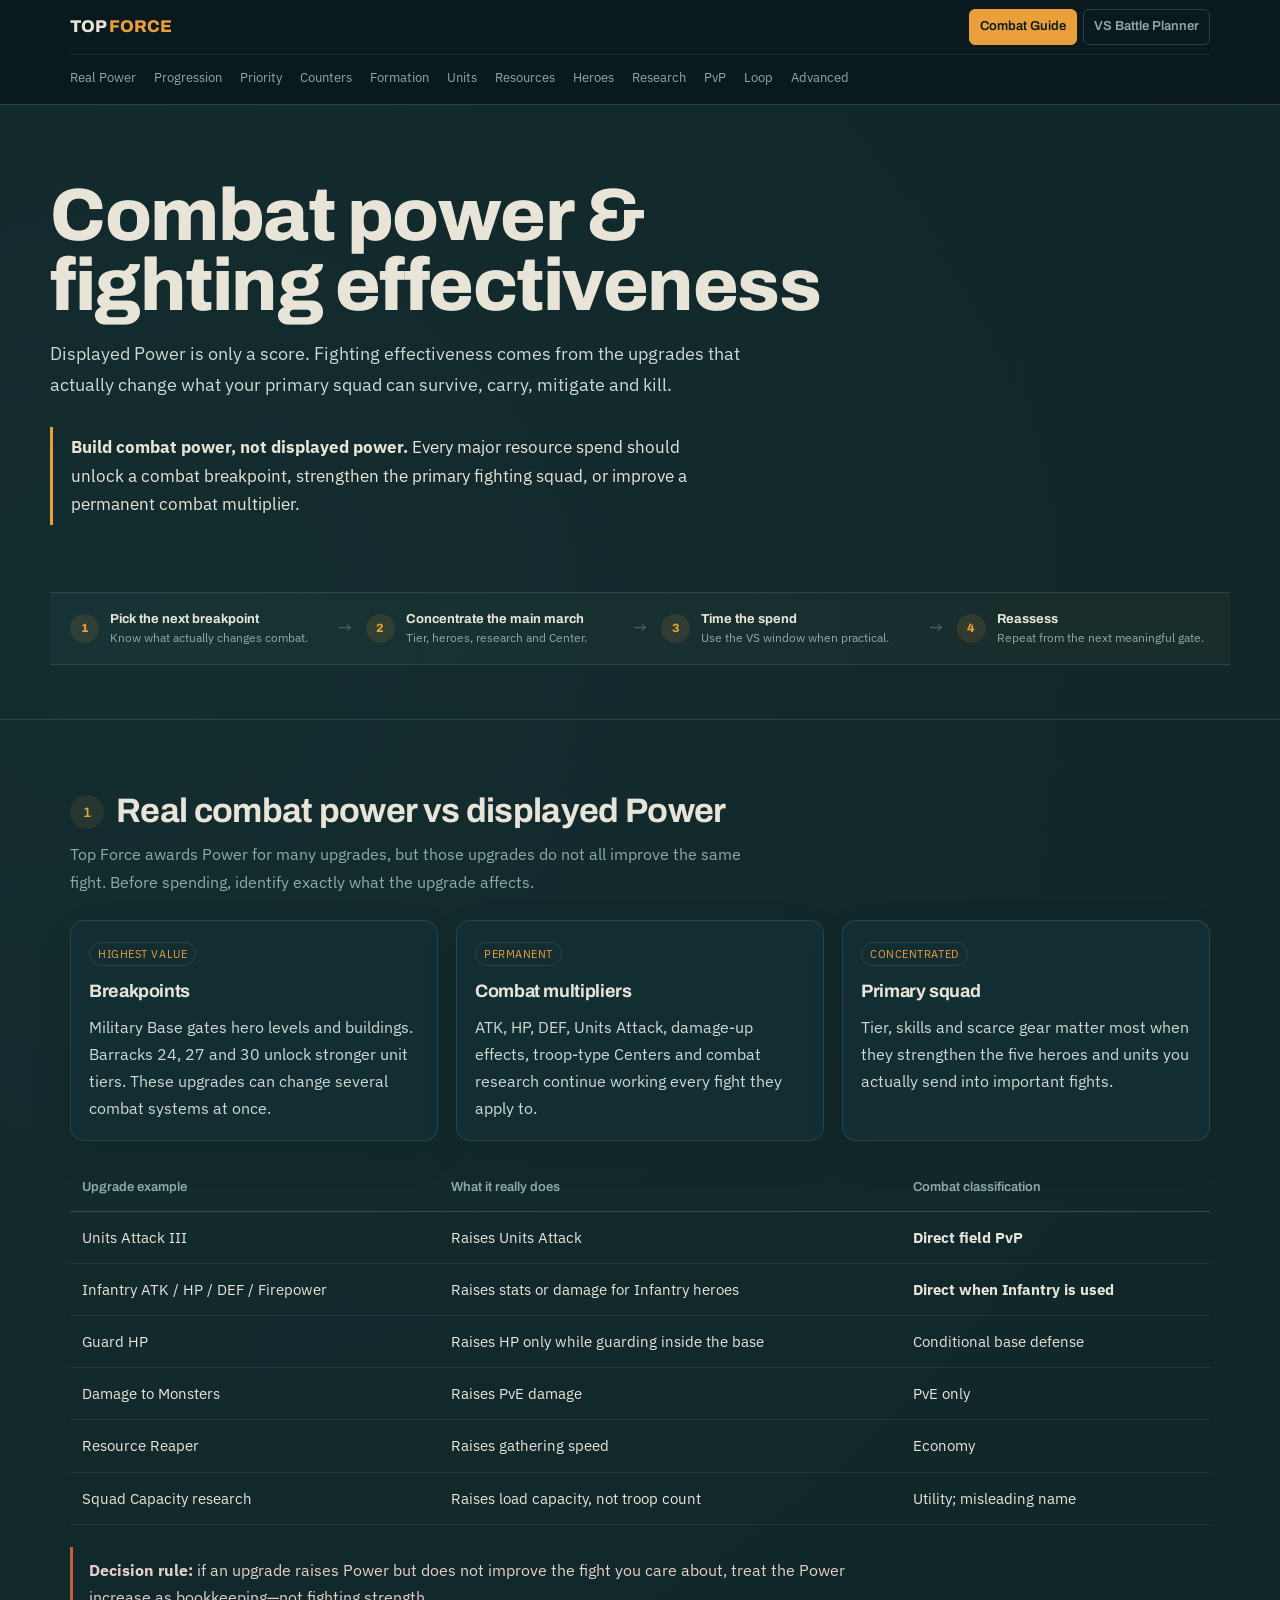
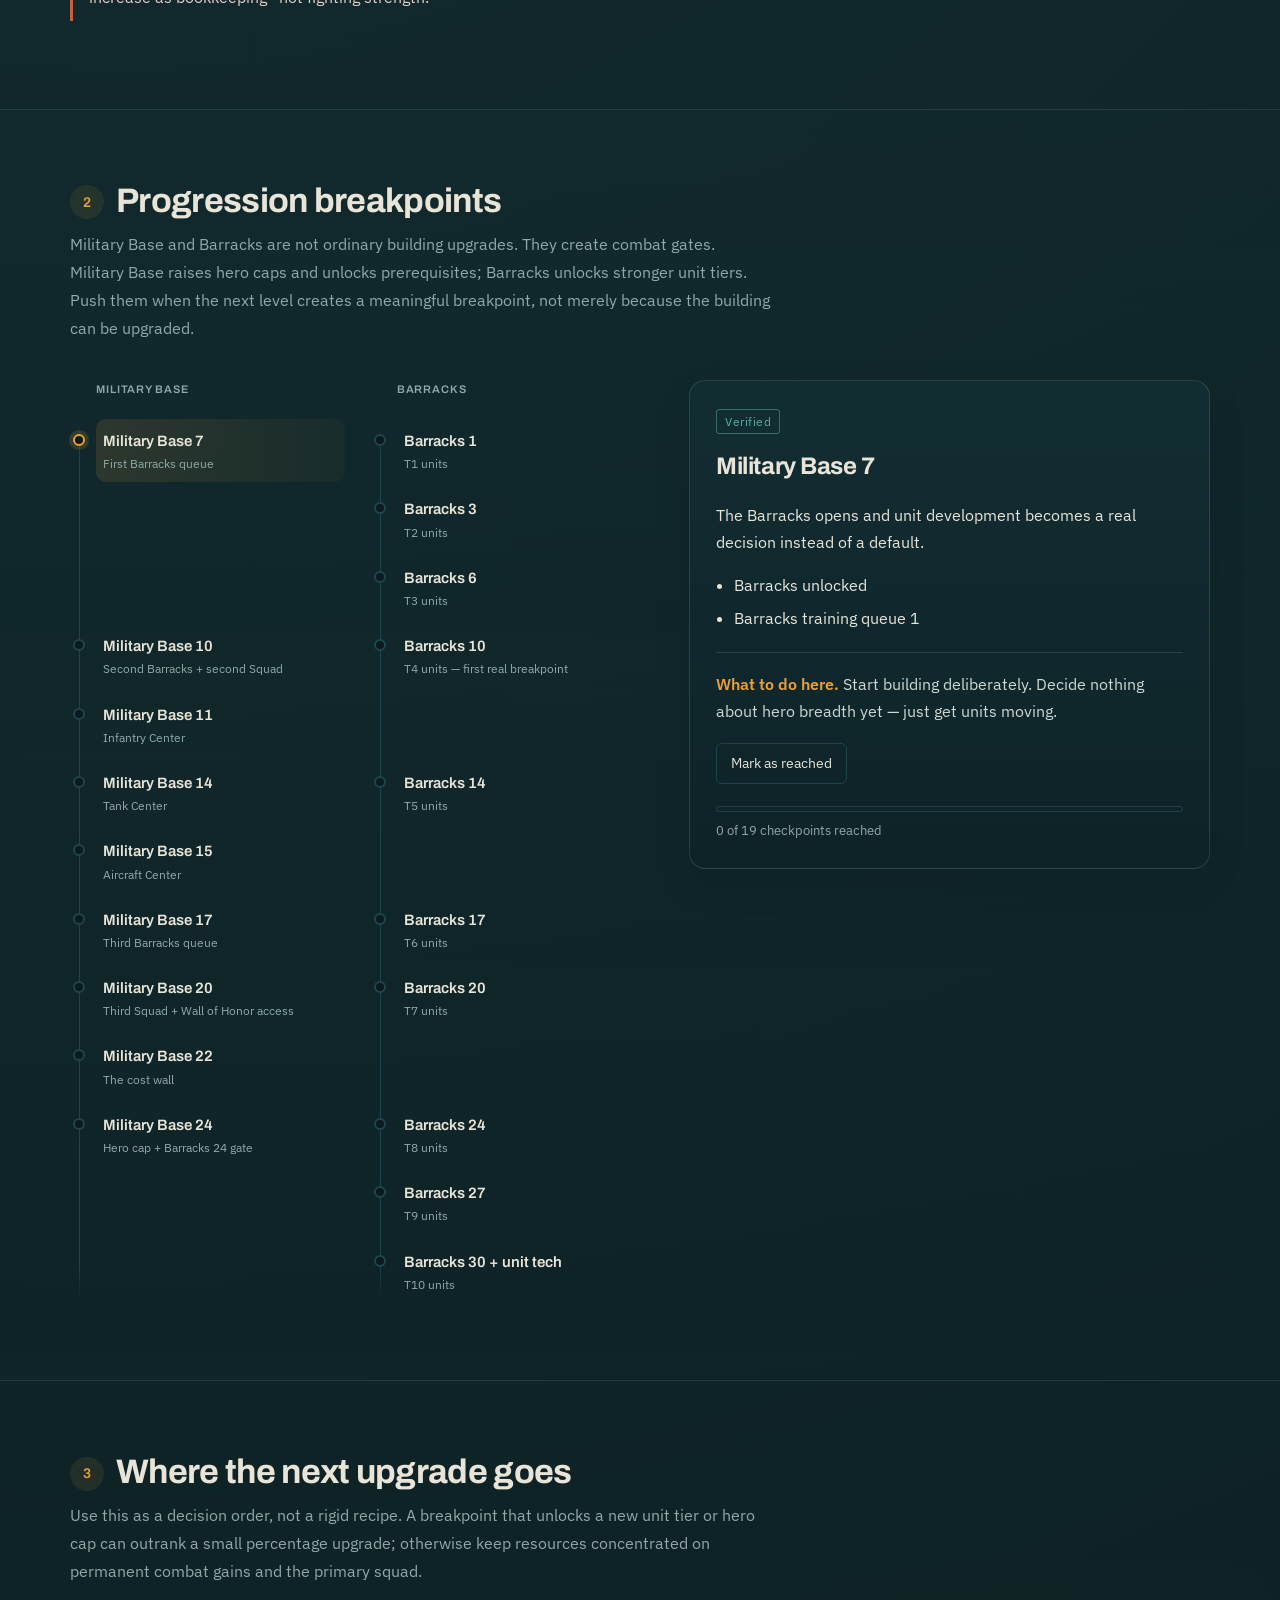
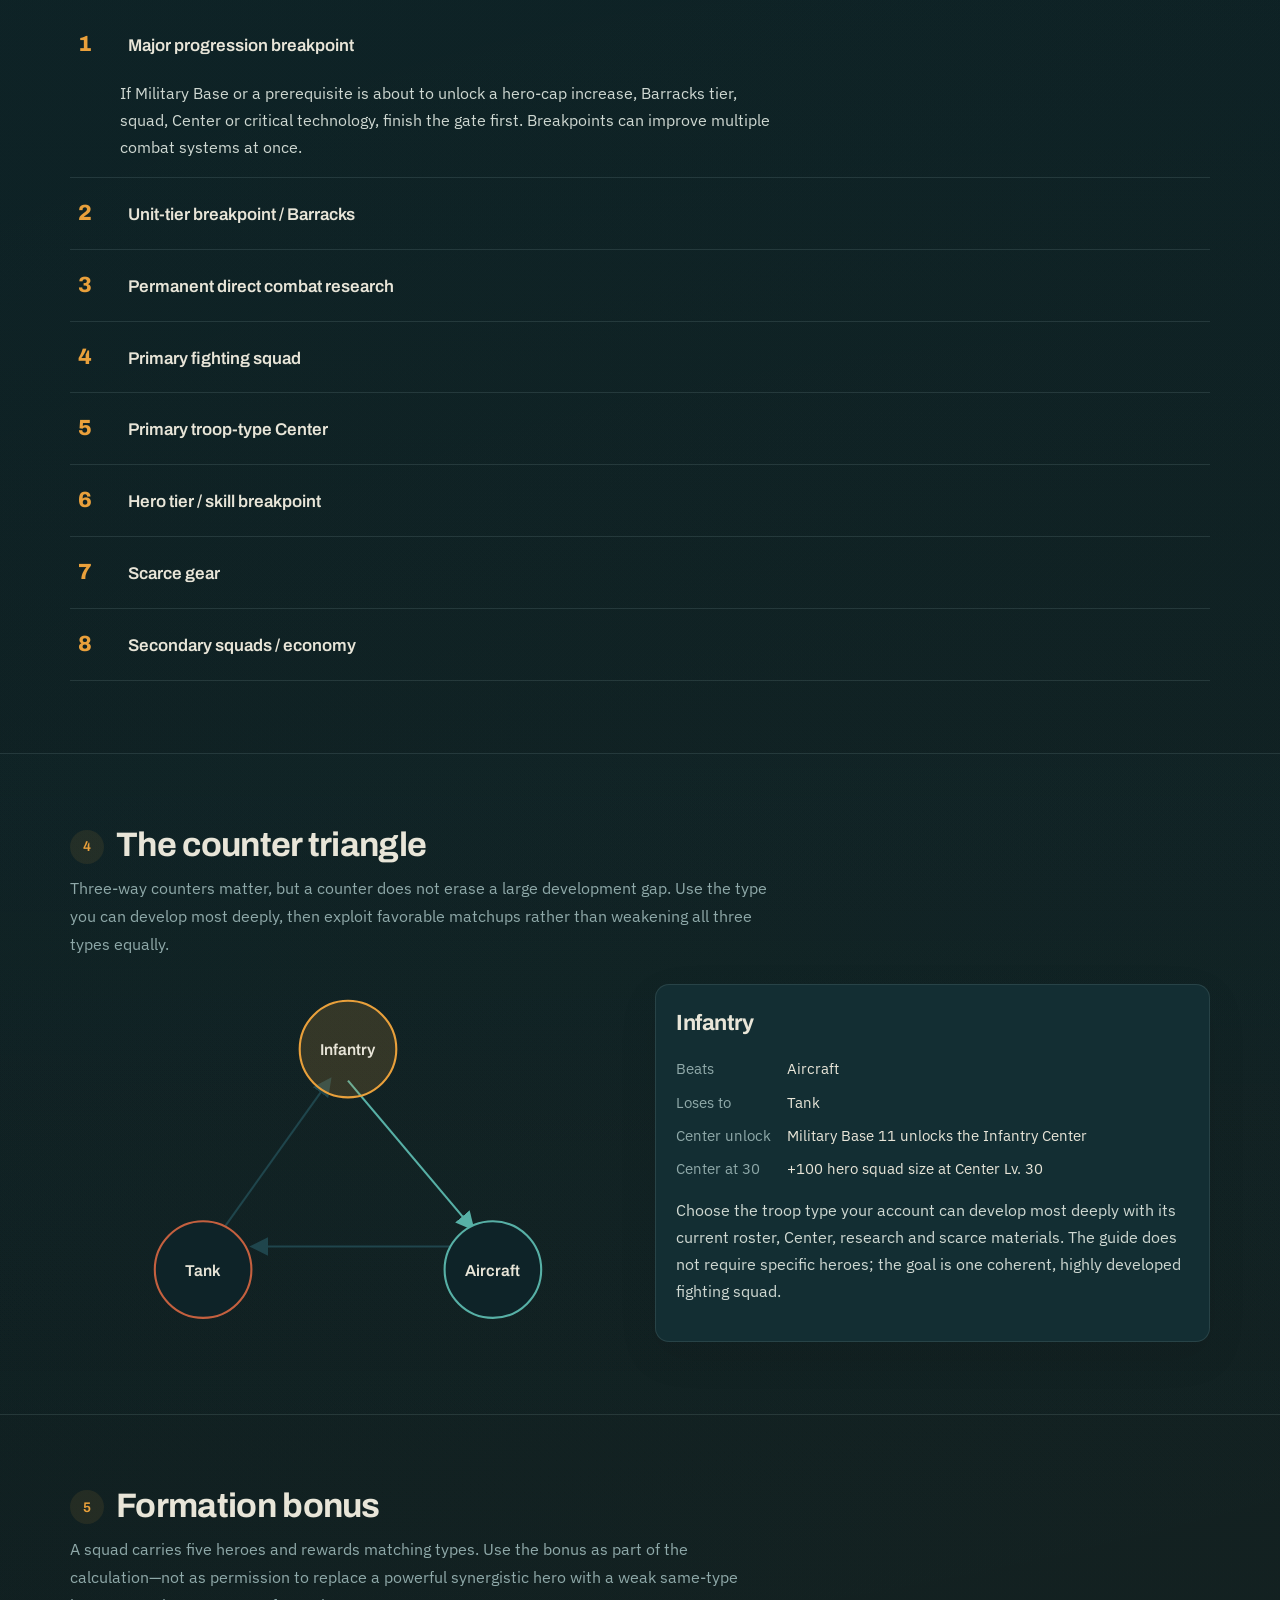
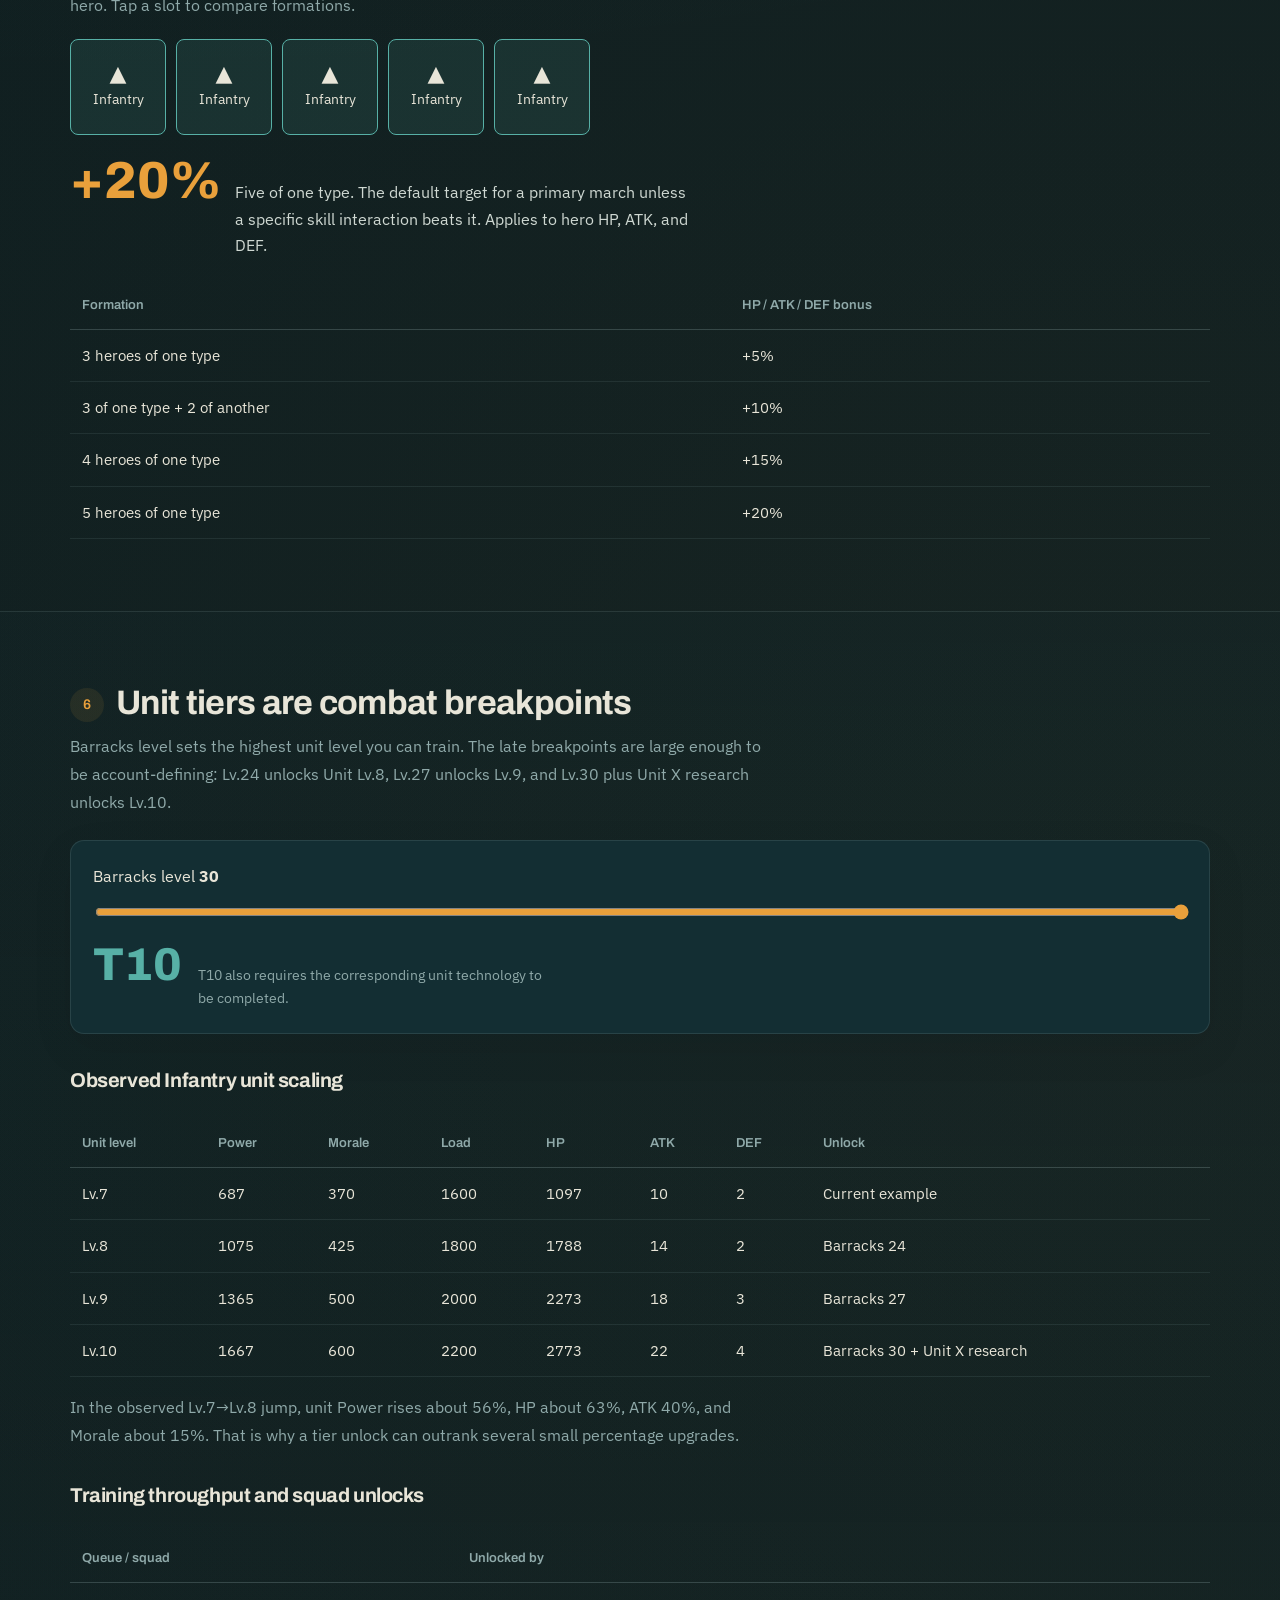
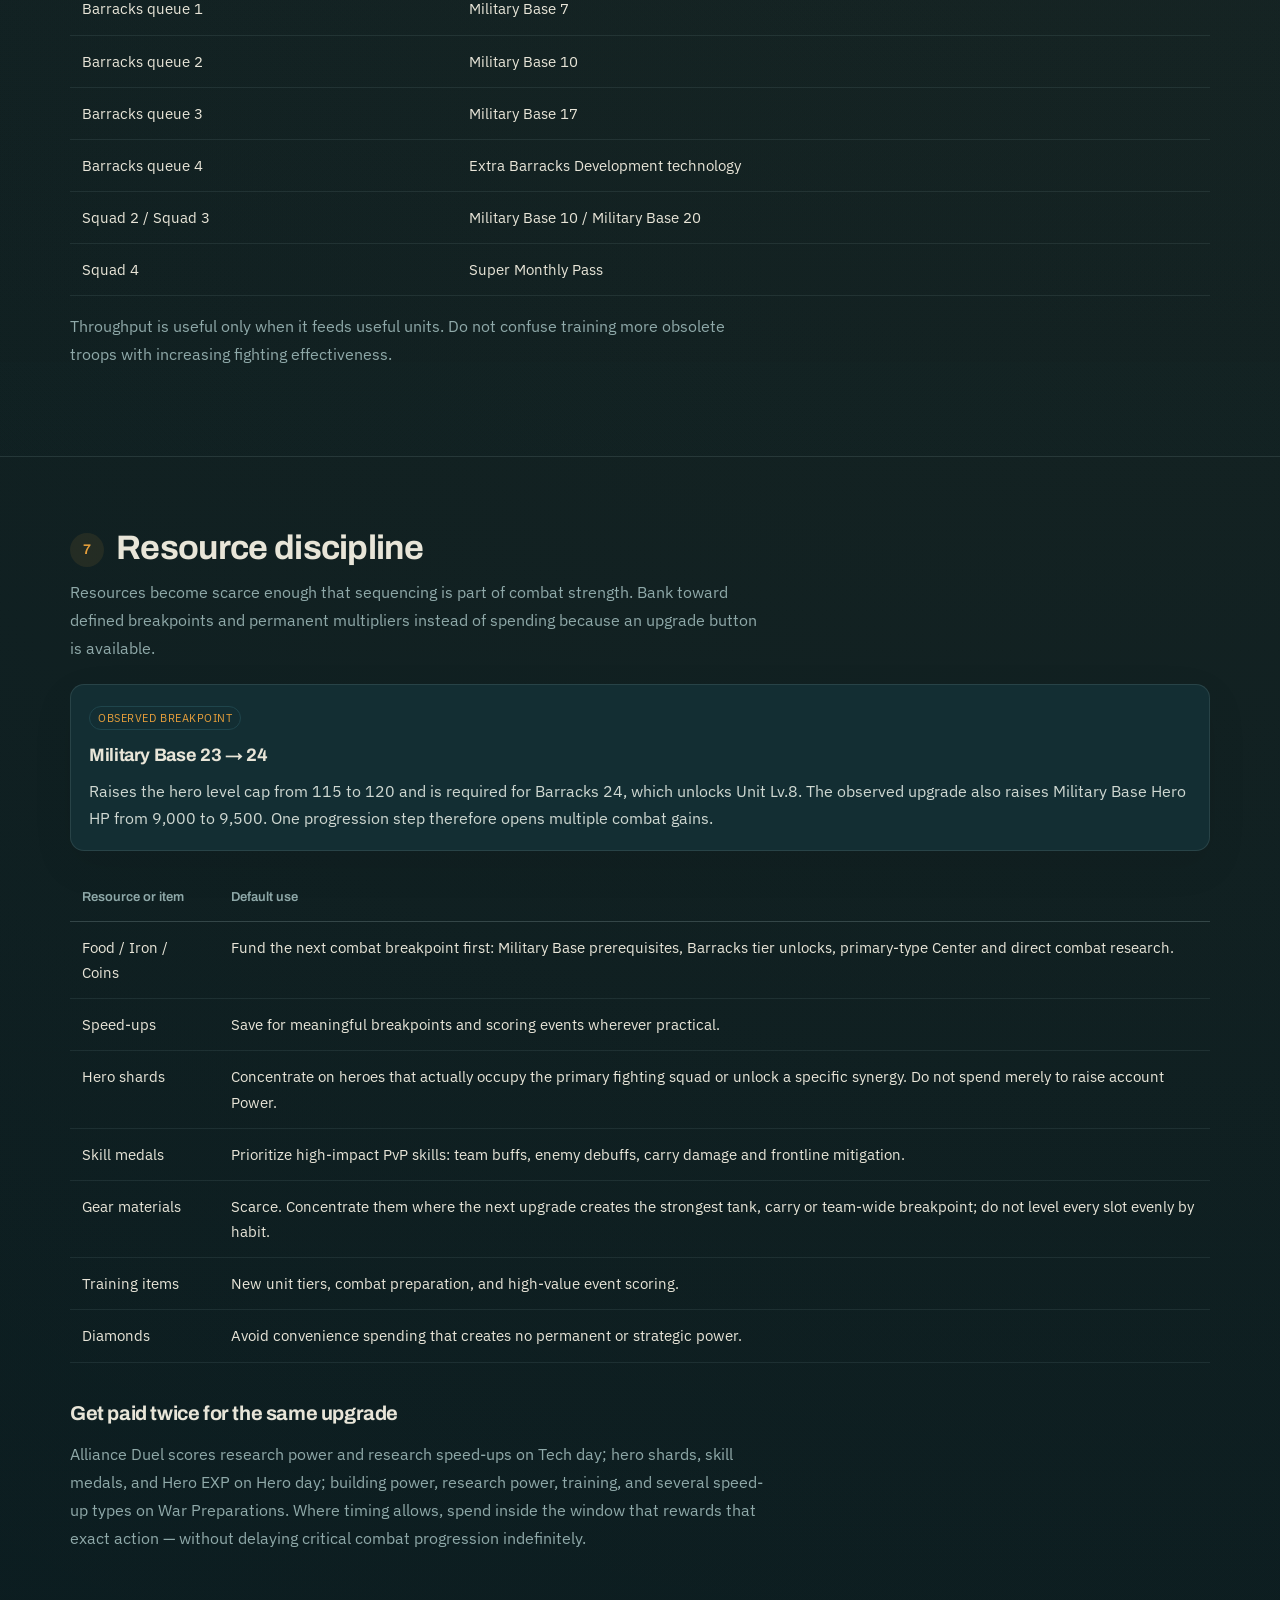
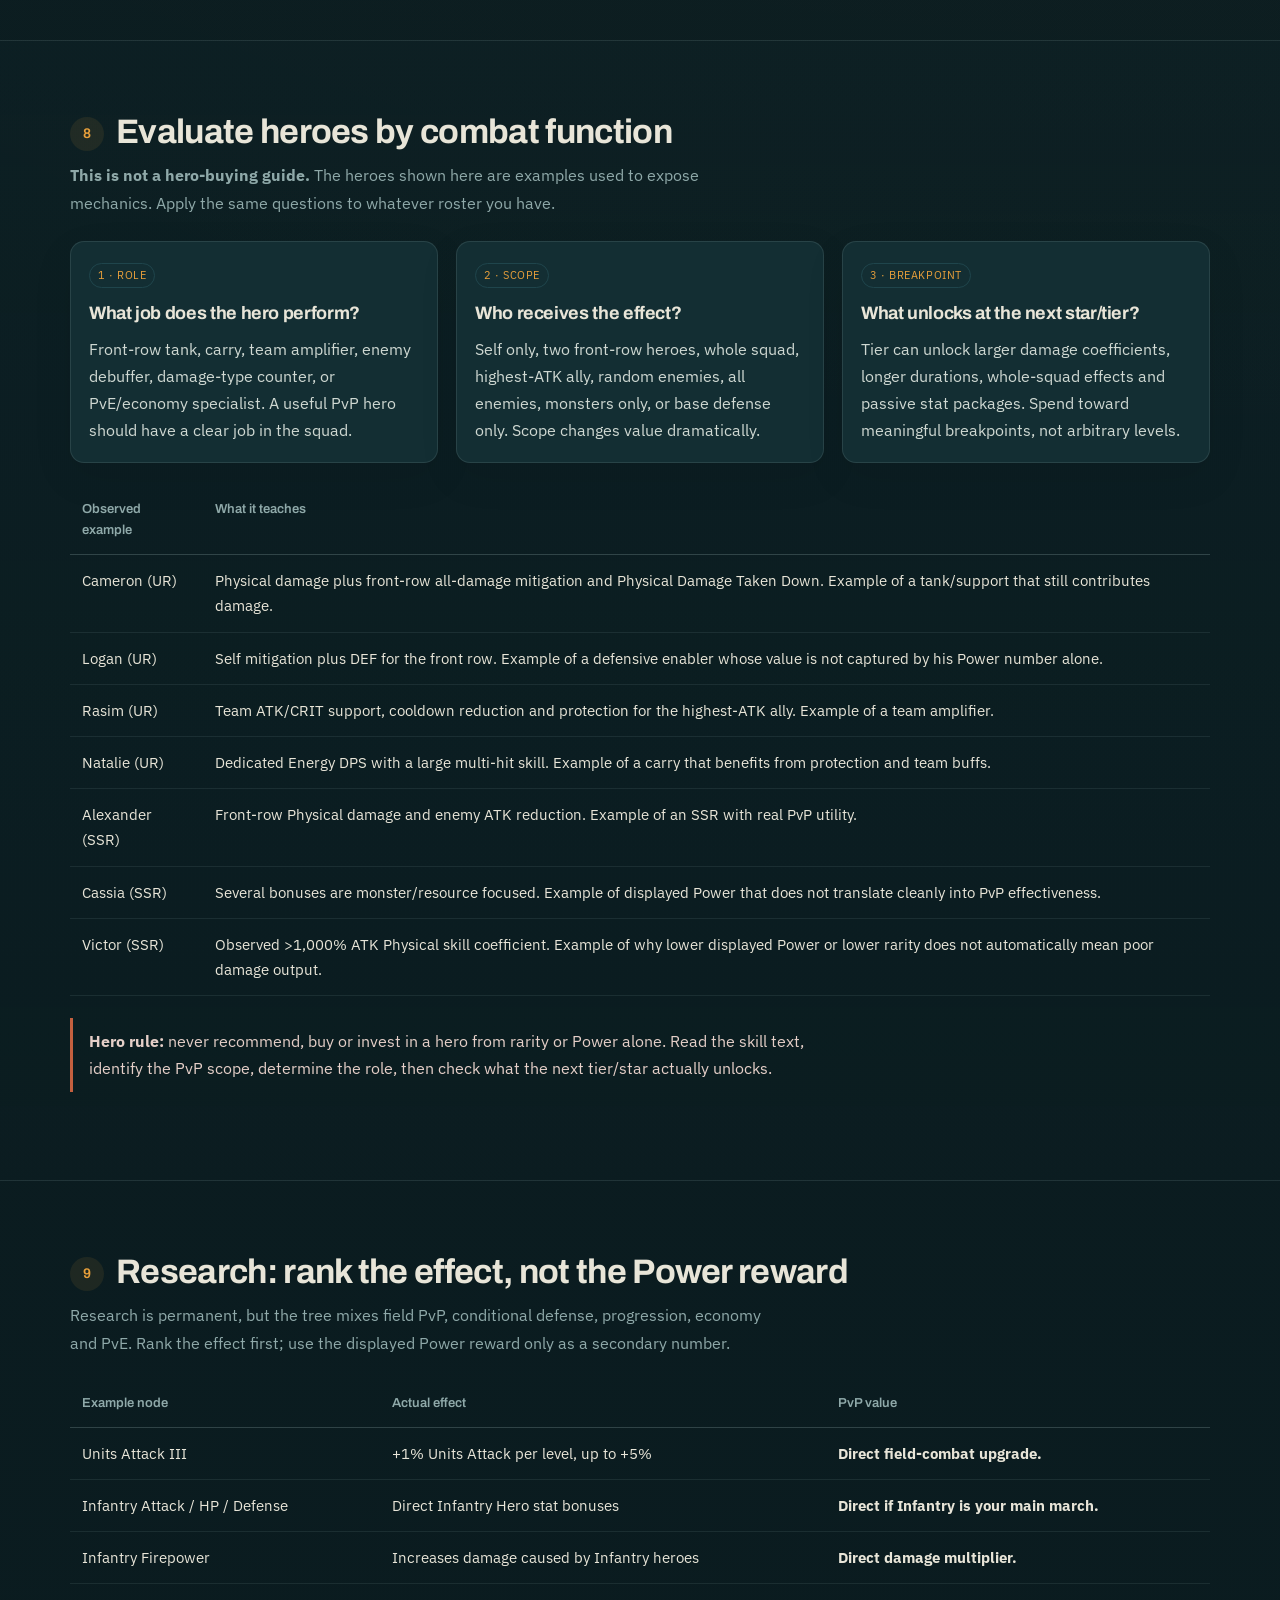
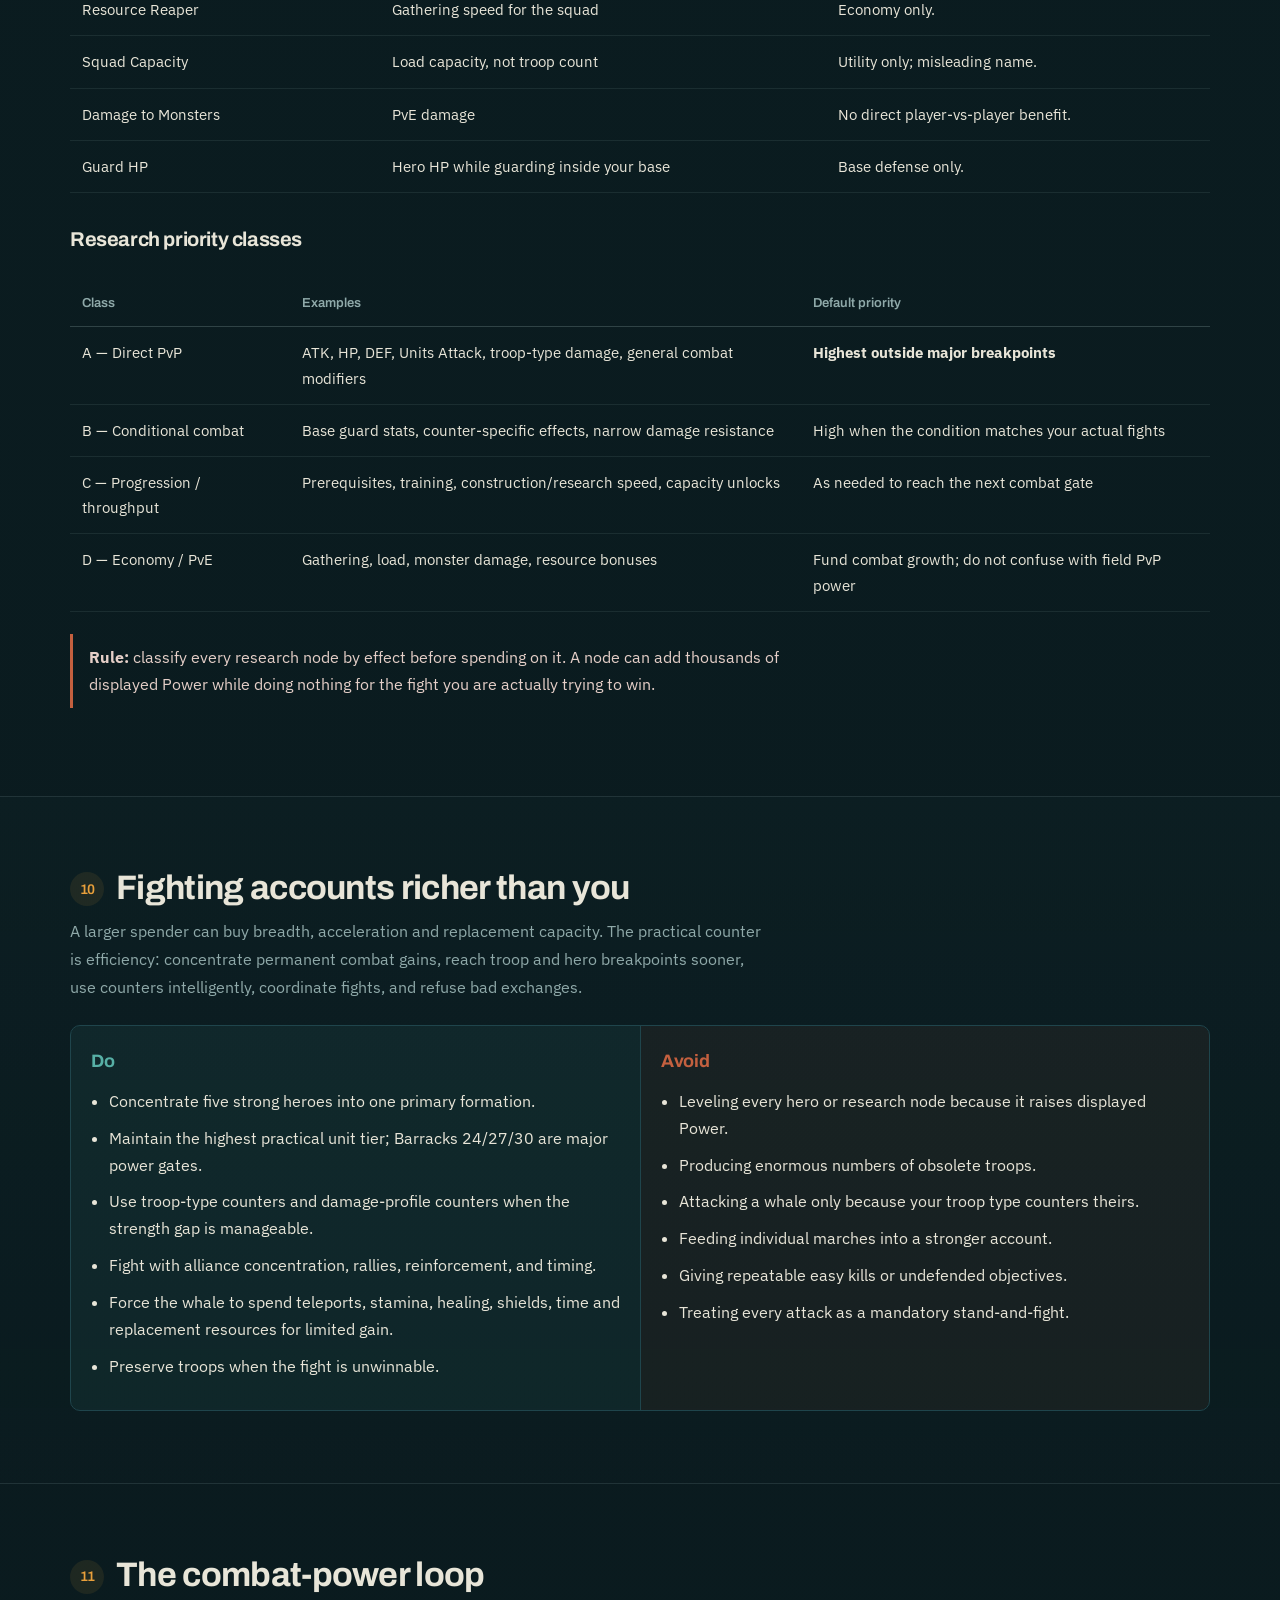
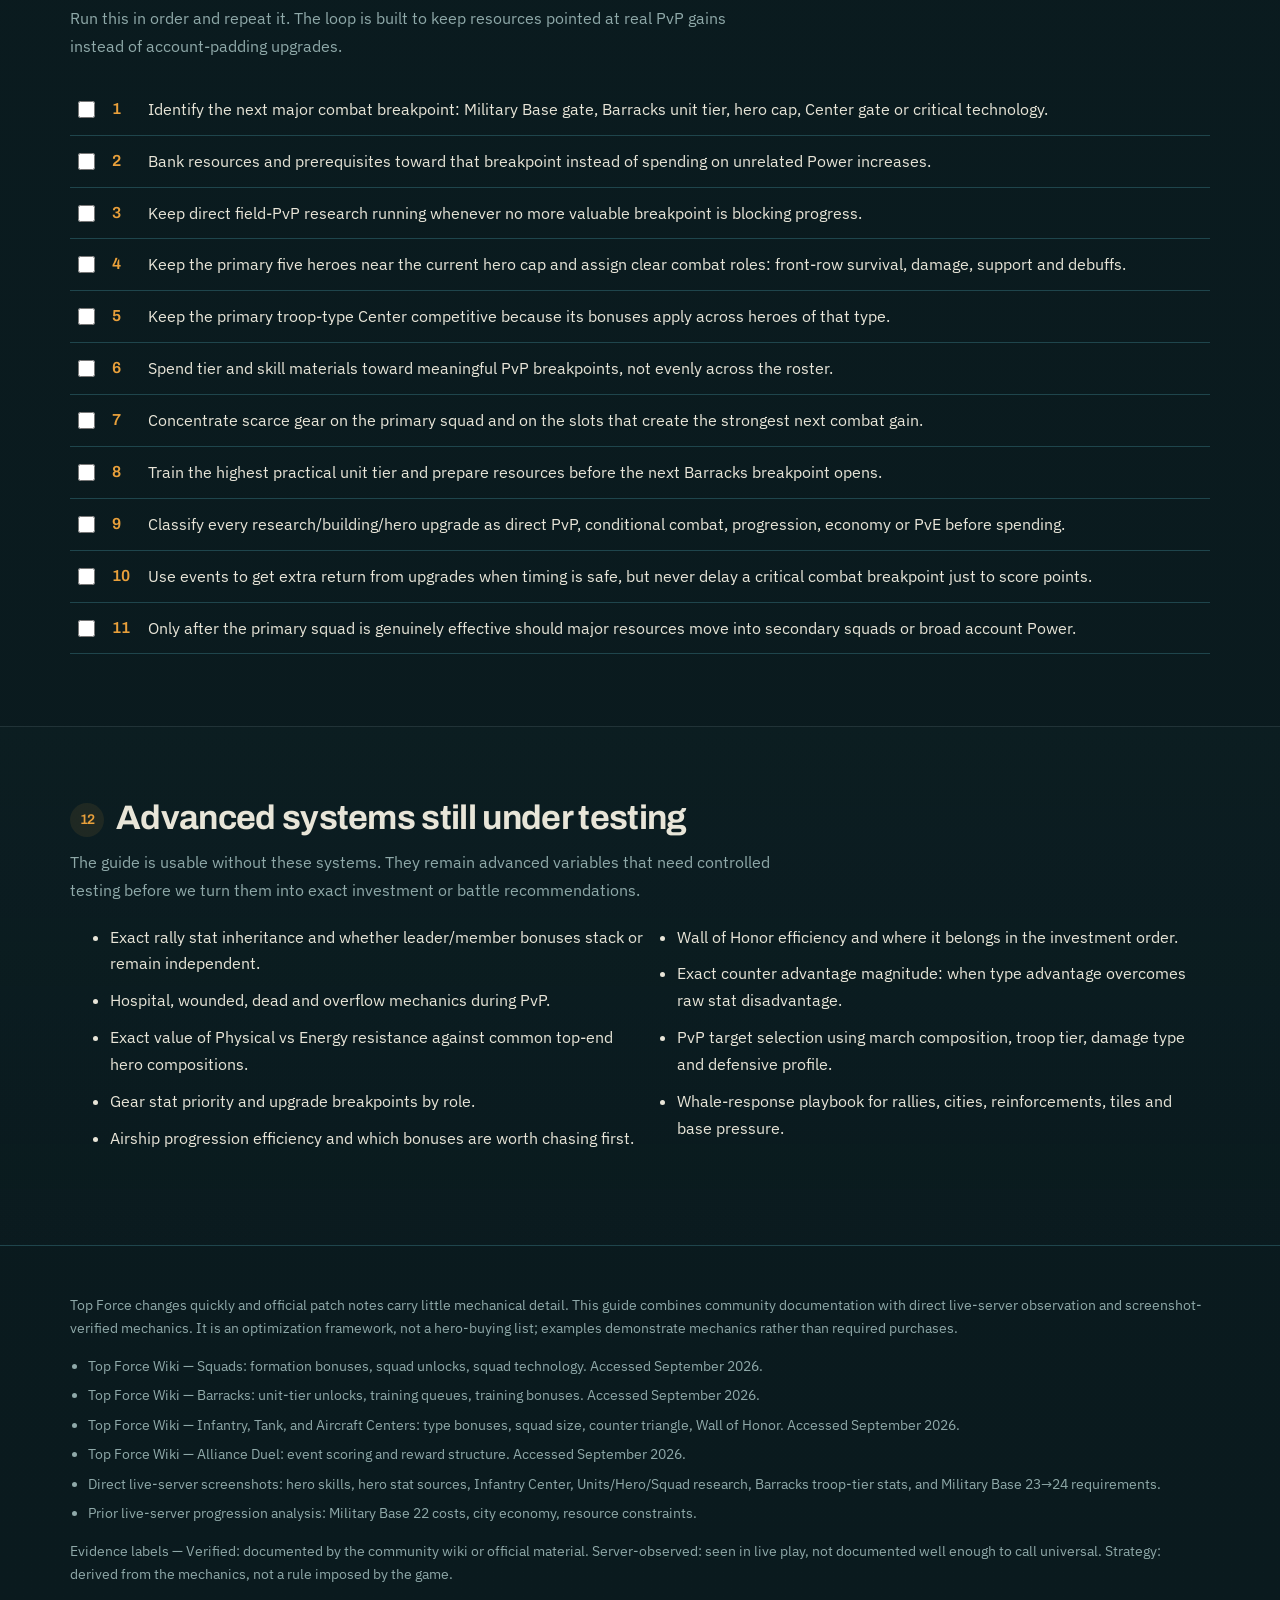
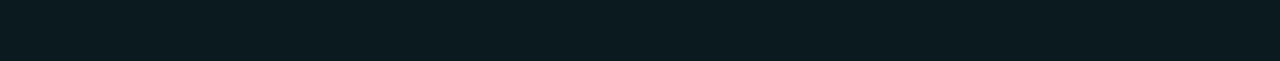
==== commit 40ec8e7b: "Add favicon link to index.html" ====
--- a/index.html
+++ b/index.html
@@ -17,6 +17,7 @@
 <meta name="viewport" content="width=device-width, initial-scale=1">
 <title>Top Force — Combat Guide</title>
 <link rel="preconnect" href="https://fonts.googleapis.com">
+<link rel="icon" type="image/png" href="./favicon.png">
 <link rel="preconnect" href="https://fonts.gstatic.com" crossorigin>
 <link href="https://fonts.googleapis.com/css2?family=Archivo:wght@500;600;800&family=IBM+Plex+Sans:wght@400;500;600&display=swap" rel="stylesheet">
 <link rel="stylesheet" href="./style.css">
--- a/style.css
+++ b/style.css
@@ -514,6 +514,7 @@
 .planner-field.flex{border-left:3px solid rgba(87,176,166,.55)}
 .planner-field-title{display:flex;align-items:center;gap:9px;flex-wrap:wrap}
 .planner-field-title b{font-size:14px}
+.planner-rate{font-family:Archivo,sans-serif;font-size:14px;font-weight:800;letter-spacing:.035em;color:#62ff8d;text-shadow:0 0 8px rgba(98,255,141,.32)}
 .planner-field-copy small{display:block;margin-top:4px;color:var(--muted);font-size:11px}
 .planner-tag{font-family:Archivo;font-size:9px;letter-spacing:.06em;border-radius:999px;padding:4px 6px;border:1px solid var(--line);color:var(--muted)}
 .planner-tag.use{color:var(--teal);border-color:rgba(87,176,166,.4)}
@@ -547,3 +548,11 @@
 .week-day.server-today{position:relative;border-color:var(--teal)}
 .week-day.server-today::after{content:attr(data-today);position:absolute;top:6px;right:6px;font-size:.58rem;font-weight:900;letter-spacing:.08em;color:var(--void);background:var(--teal);padding:2px 5px;border-radius:999px}
 @media (max-width:700px){.server-day-status{align-items:flex-start;flex-direction:column;gap:6px}.server-day-status small{text-align:left}}
+
+/* v0.18: make current server day unmistakable */
+.server-day-status{padding:20px 22px;margin-bottom:18px;border-width:2px;background:rgba(87,176,166,.12);box-shadow:0 0 0 1px rgba(87,176,166,.06),0 10px 28px rgba(0,0,0,.16)}
+.server-day-status>div{gap:14px}
+.server-day-kicker{font-size:.78rem;letter-spacing:.14em}
+.server-day-status strong{font-size:1.42rem;font-weight:900;letter-spacing:-.015em}
+.server-day-status small{font-size:.92rem;font-weight:600}
+@media (max-width:700px){.server-day-status strong{font-size:1.18rem}.server-day-status{padding:16px}}
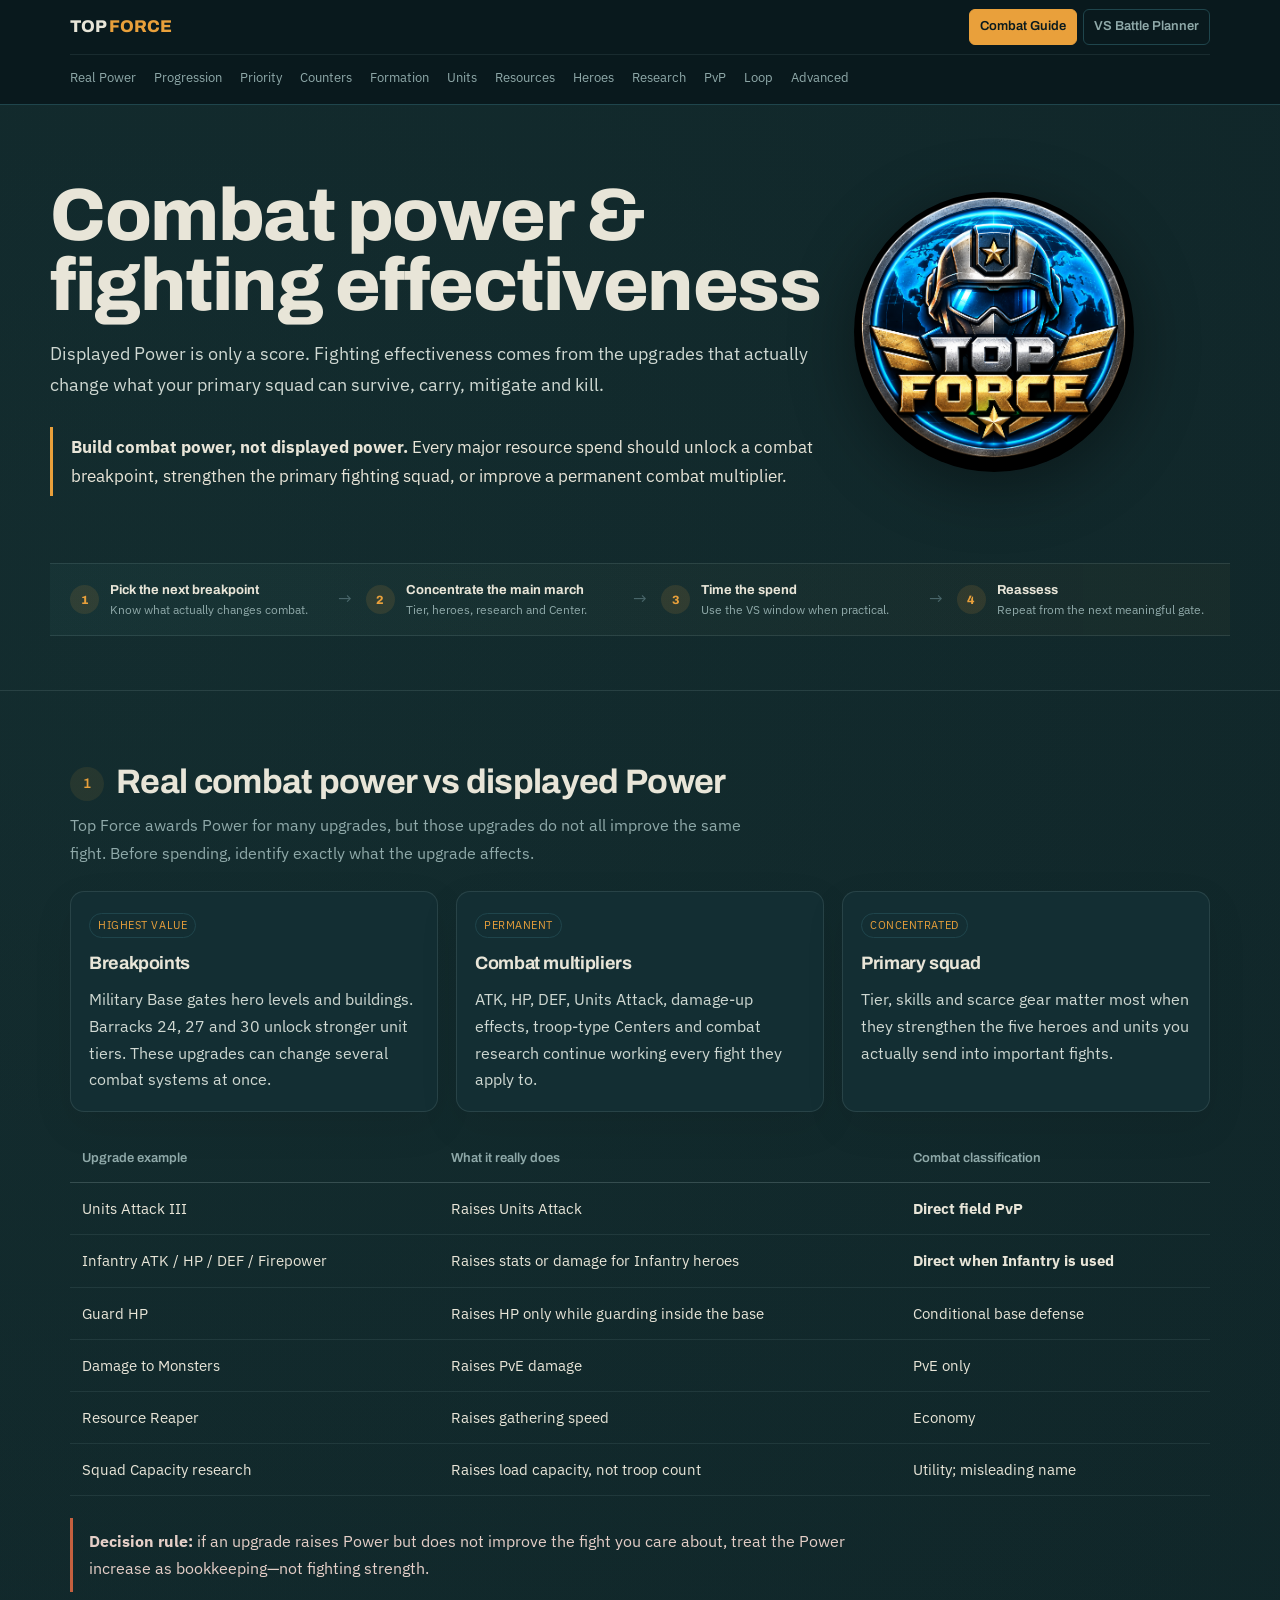
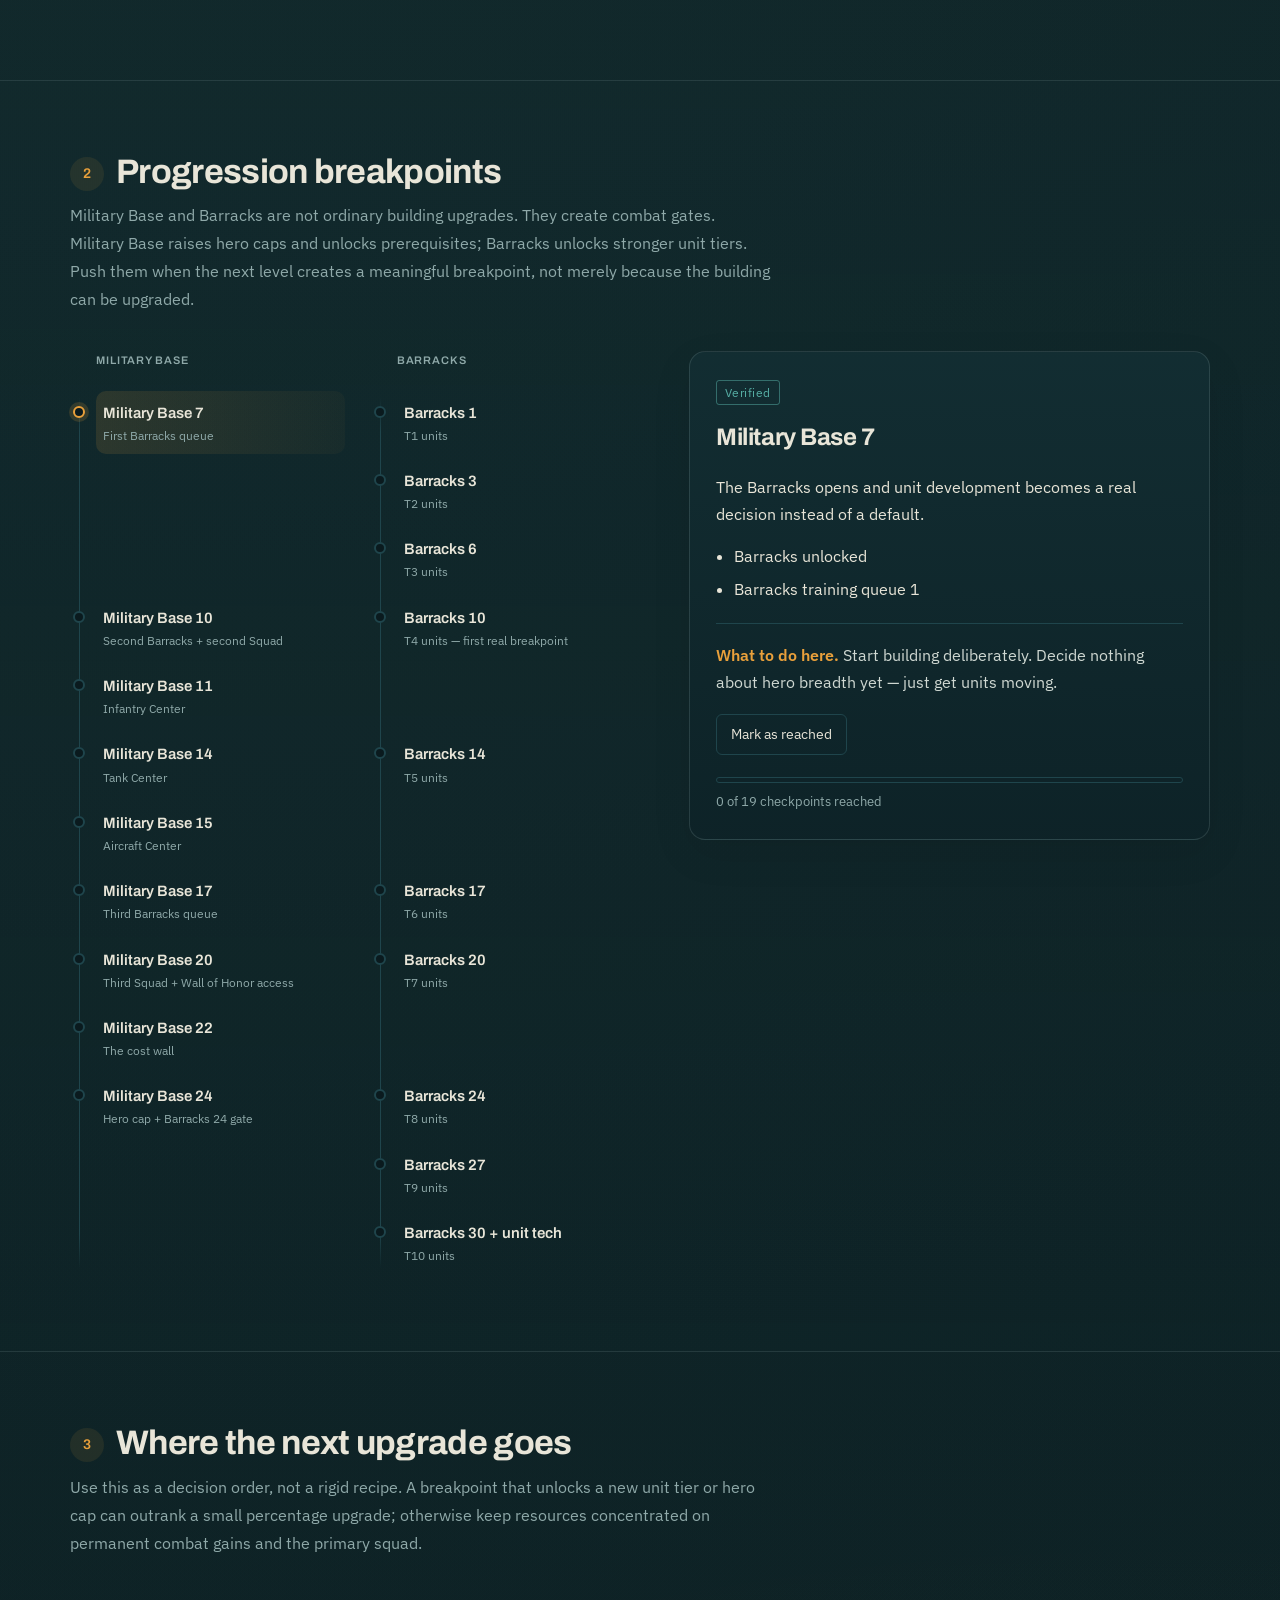
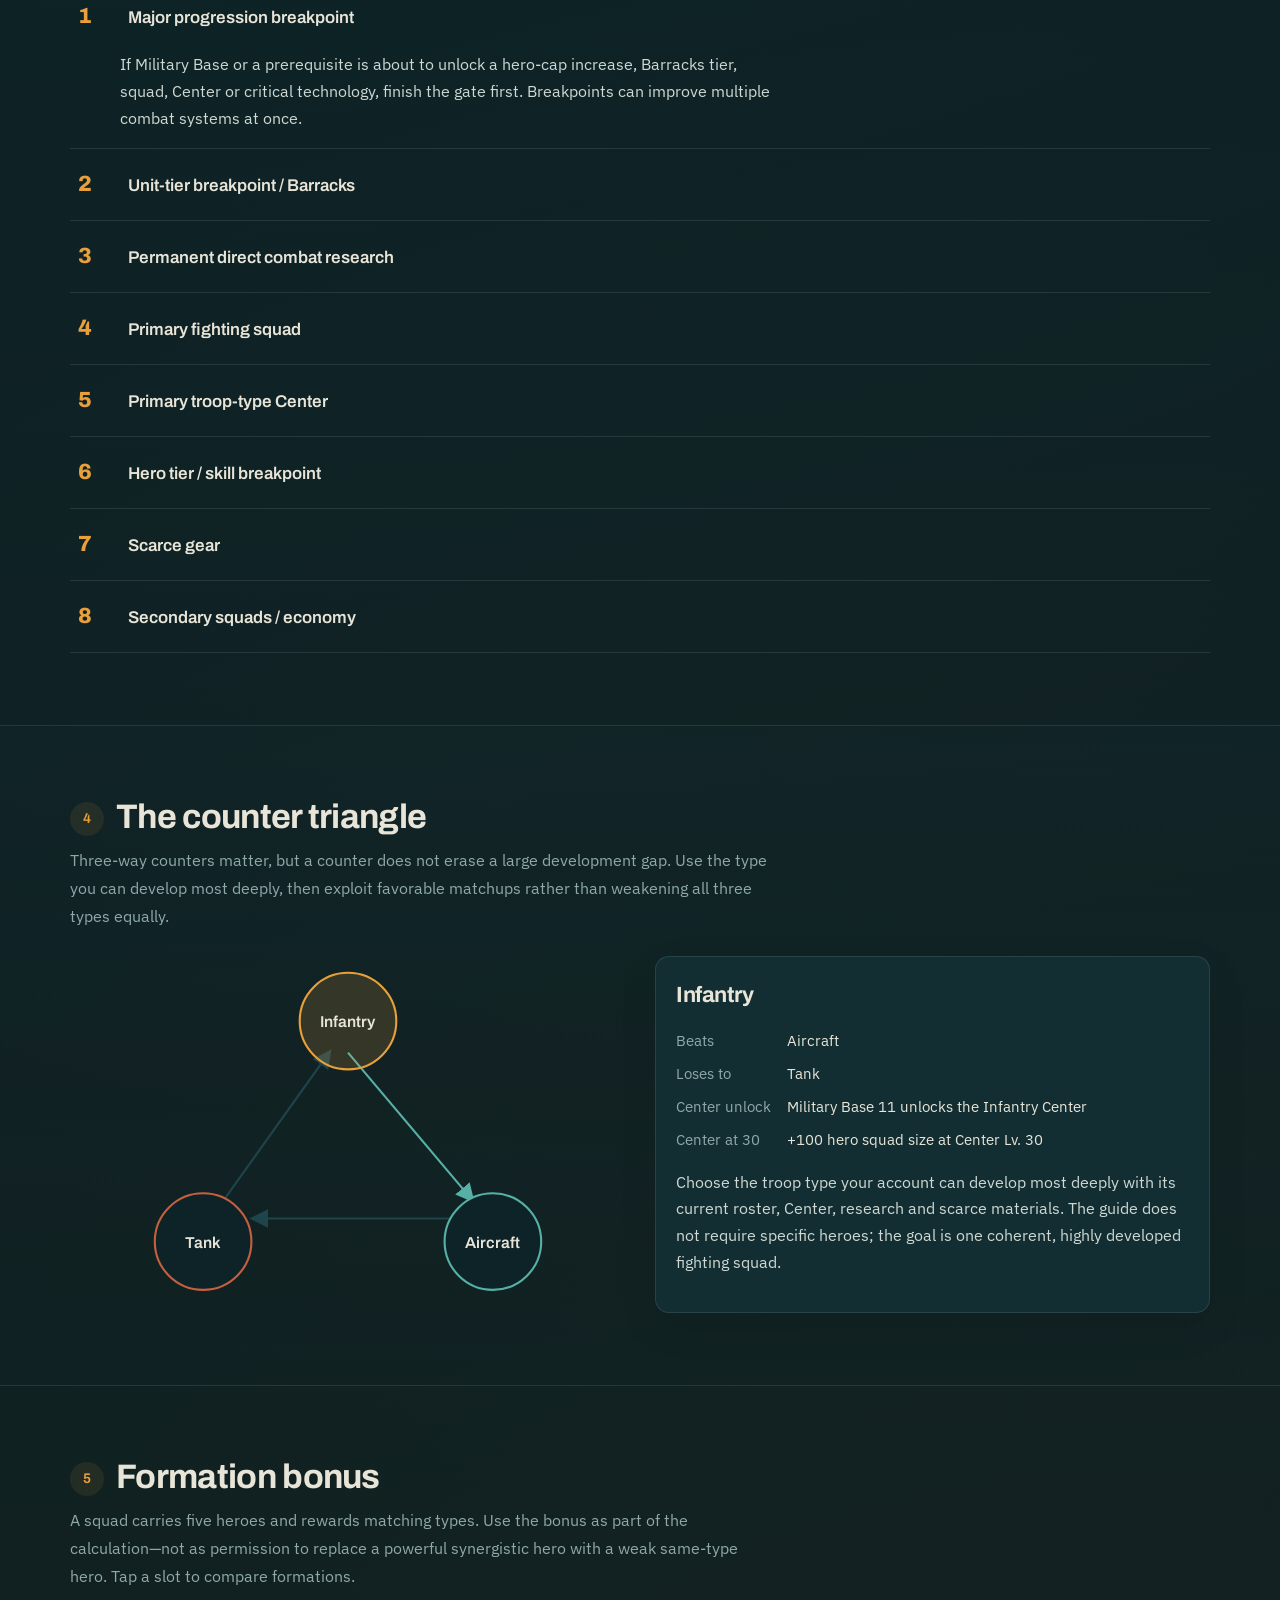
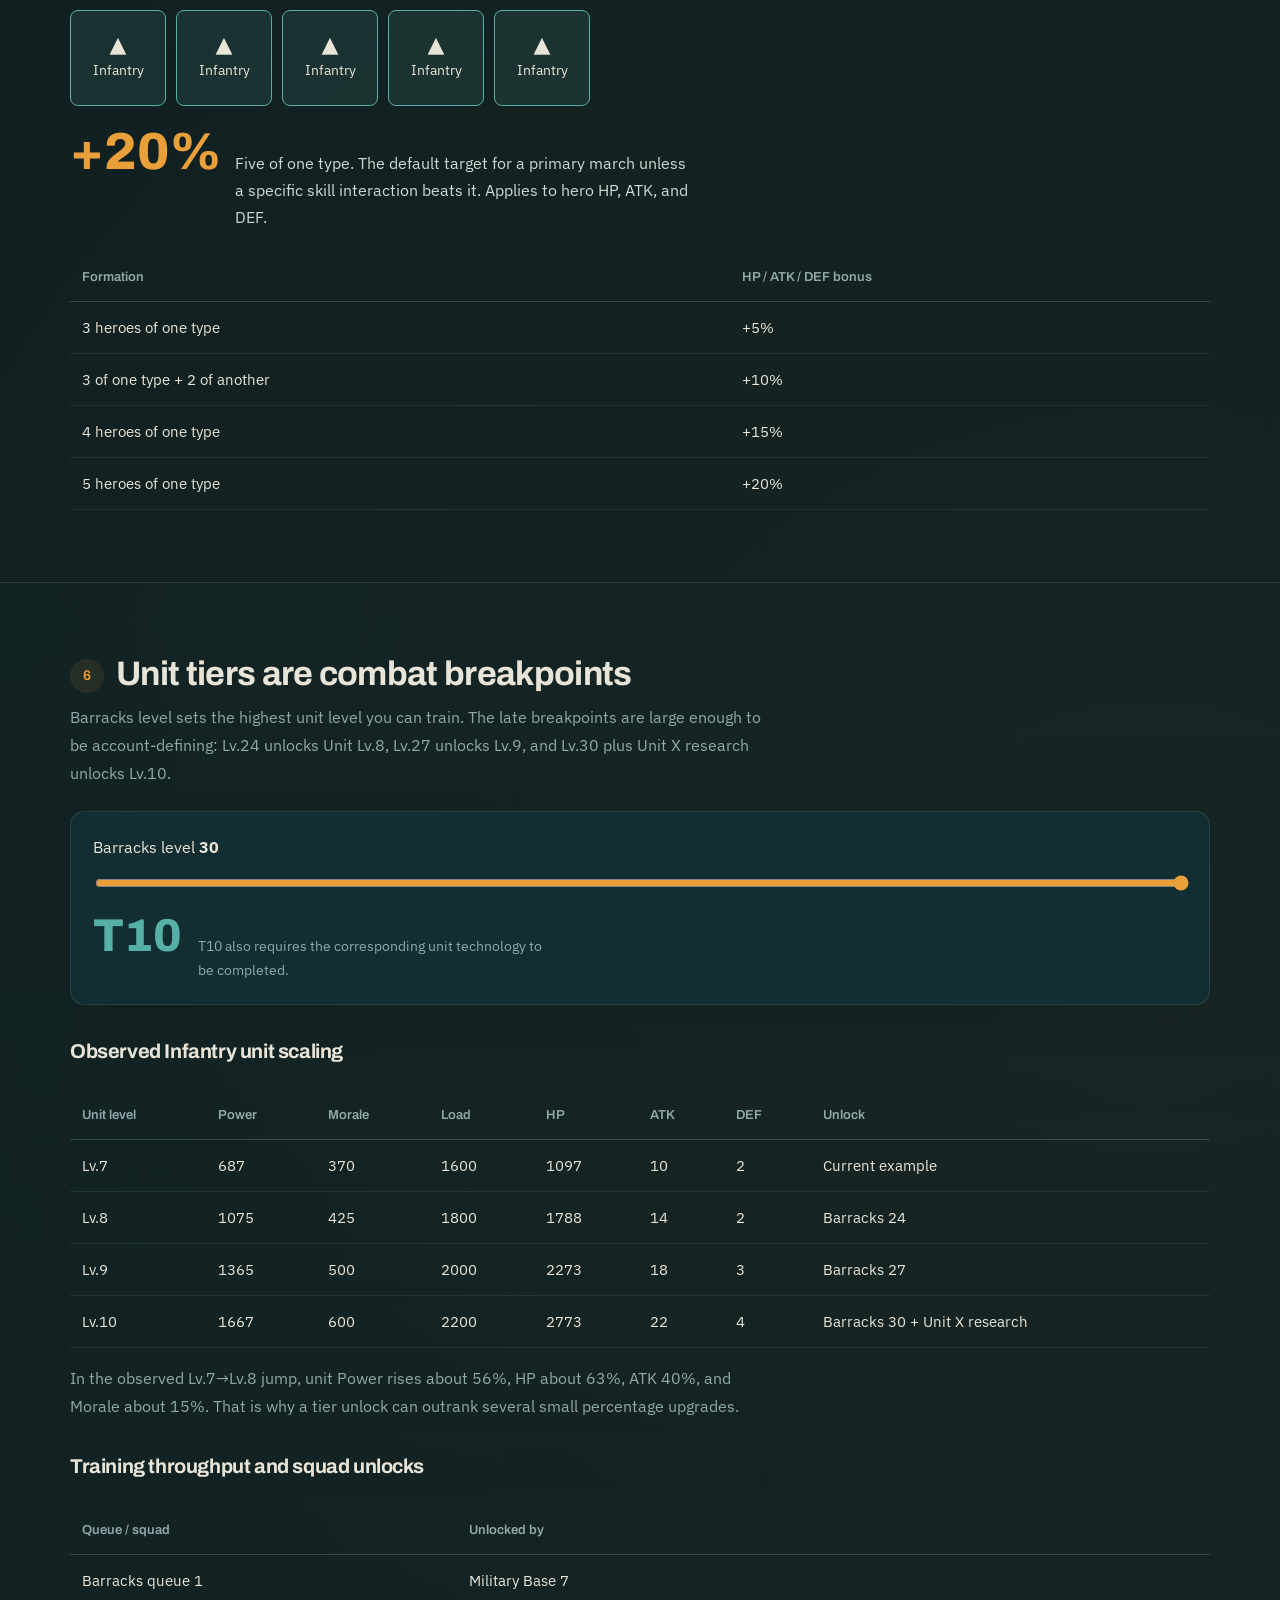
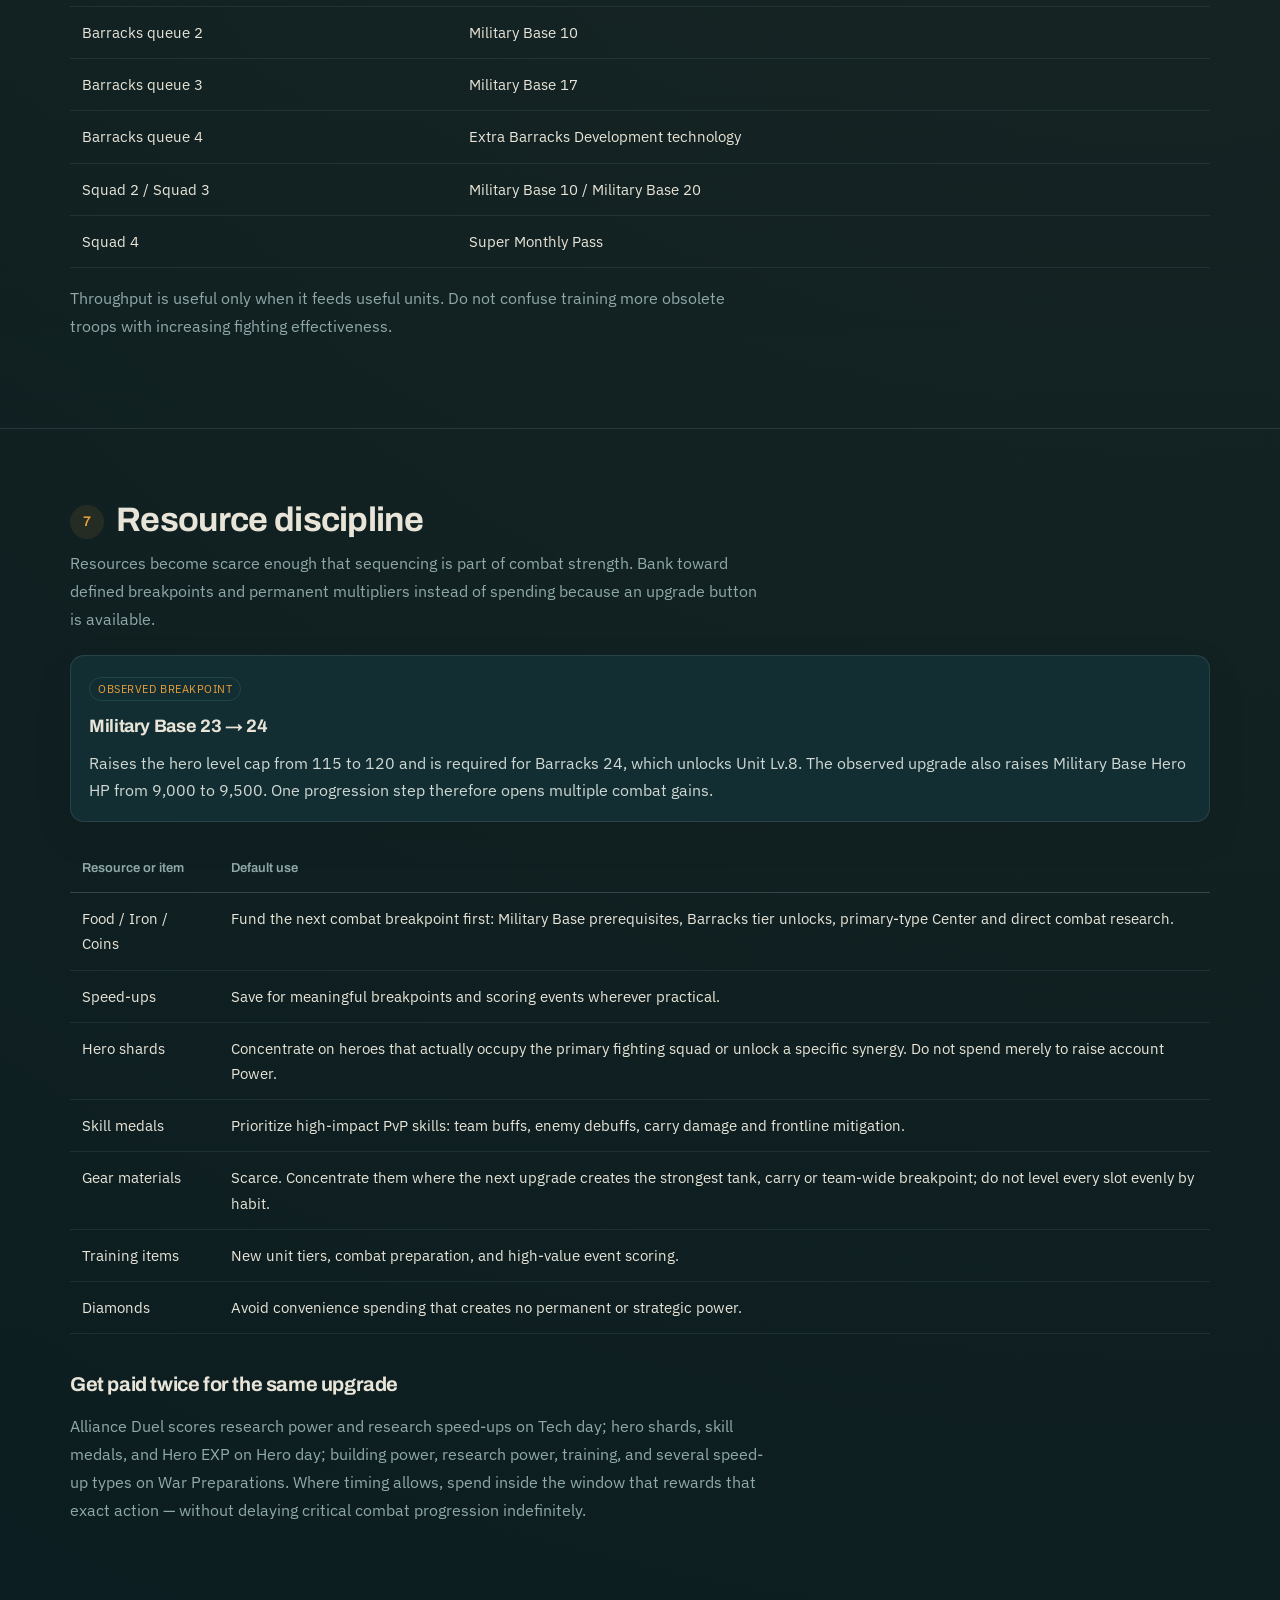
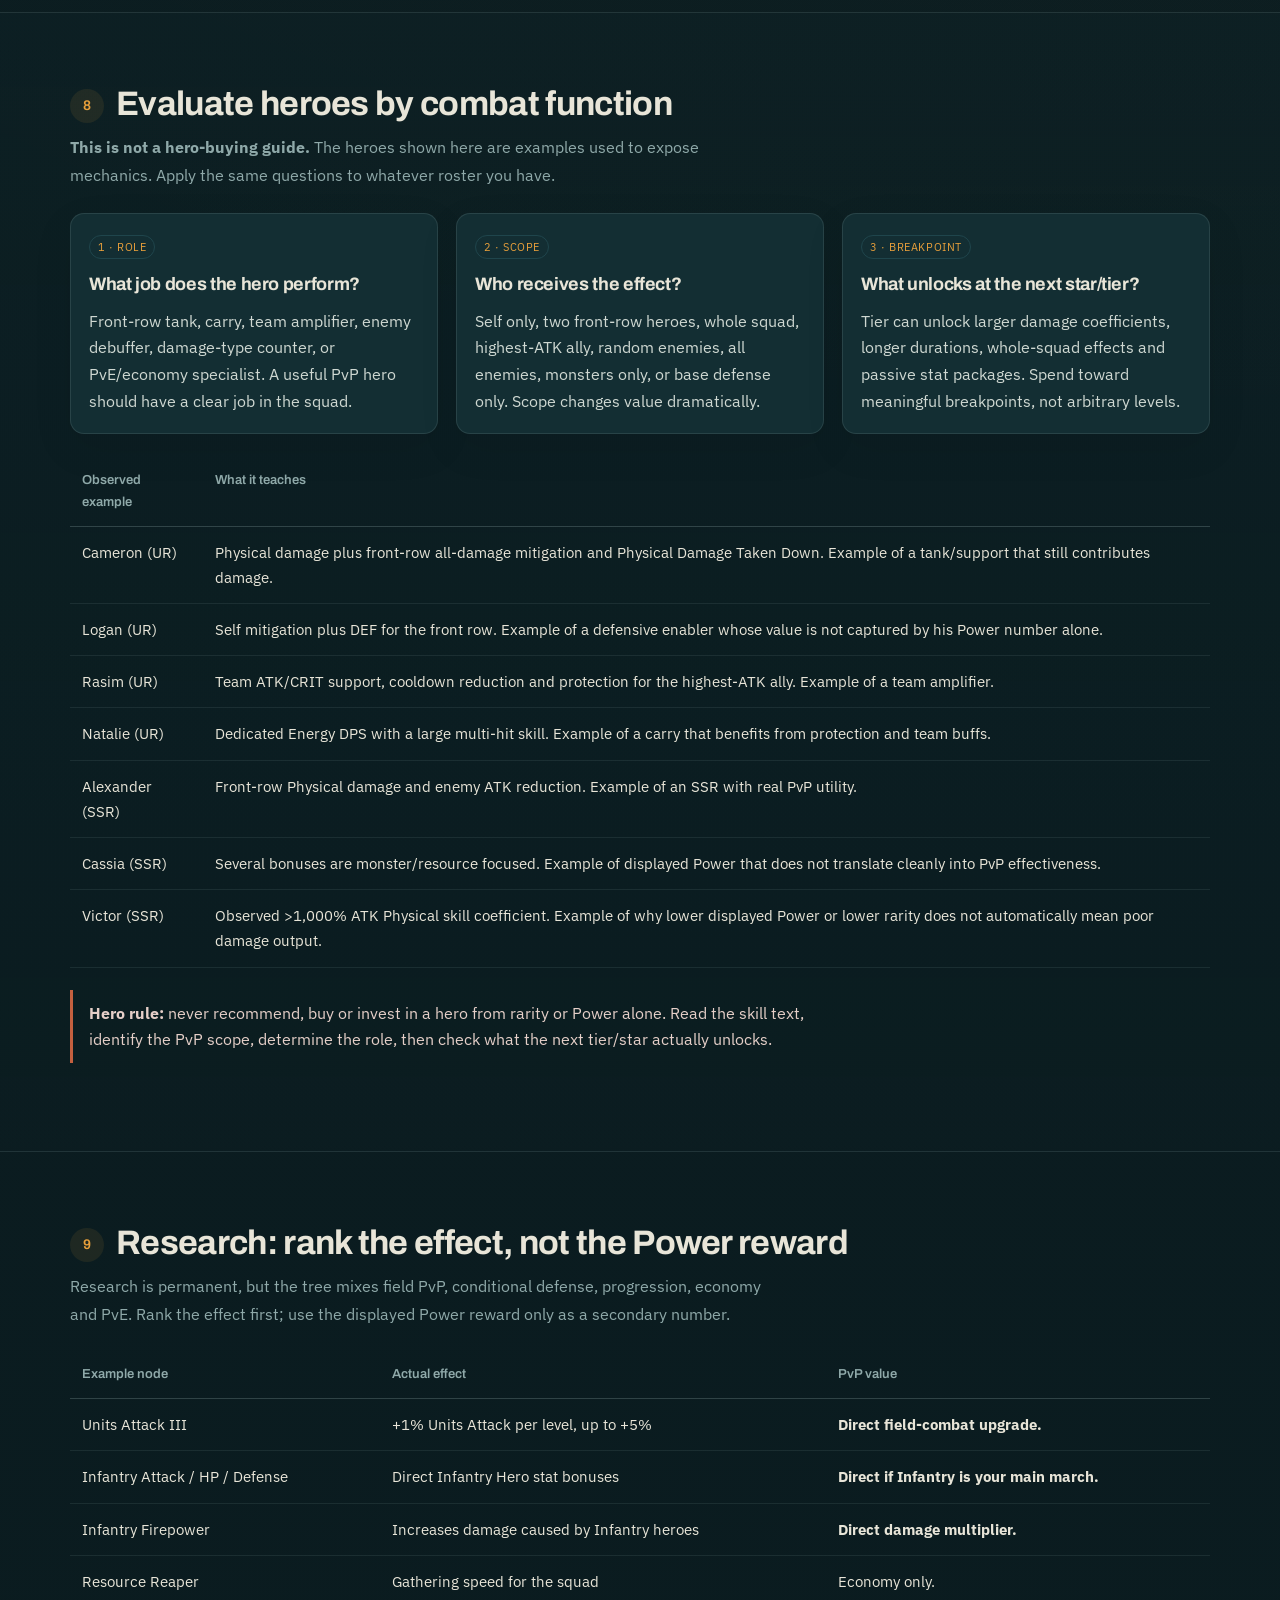
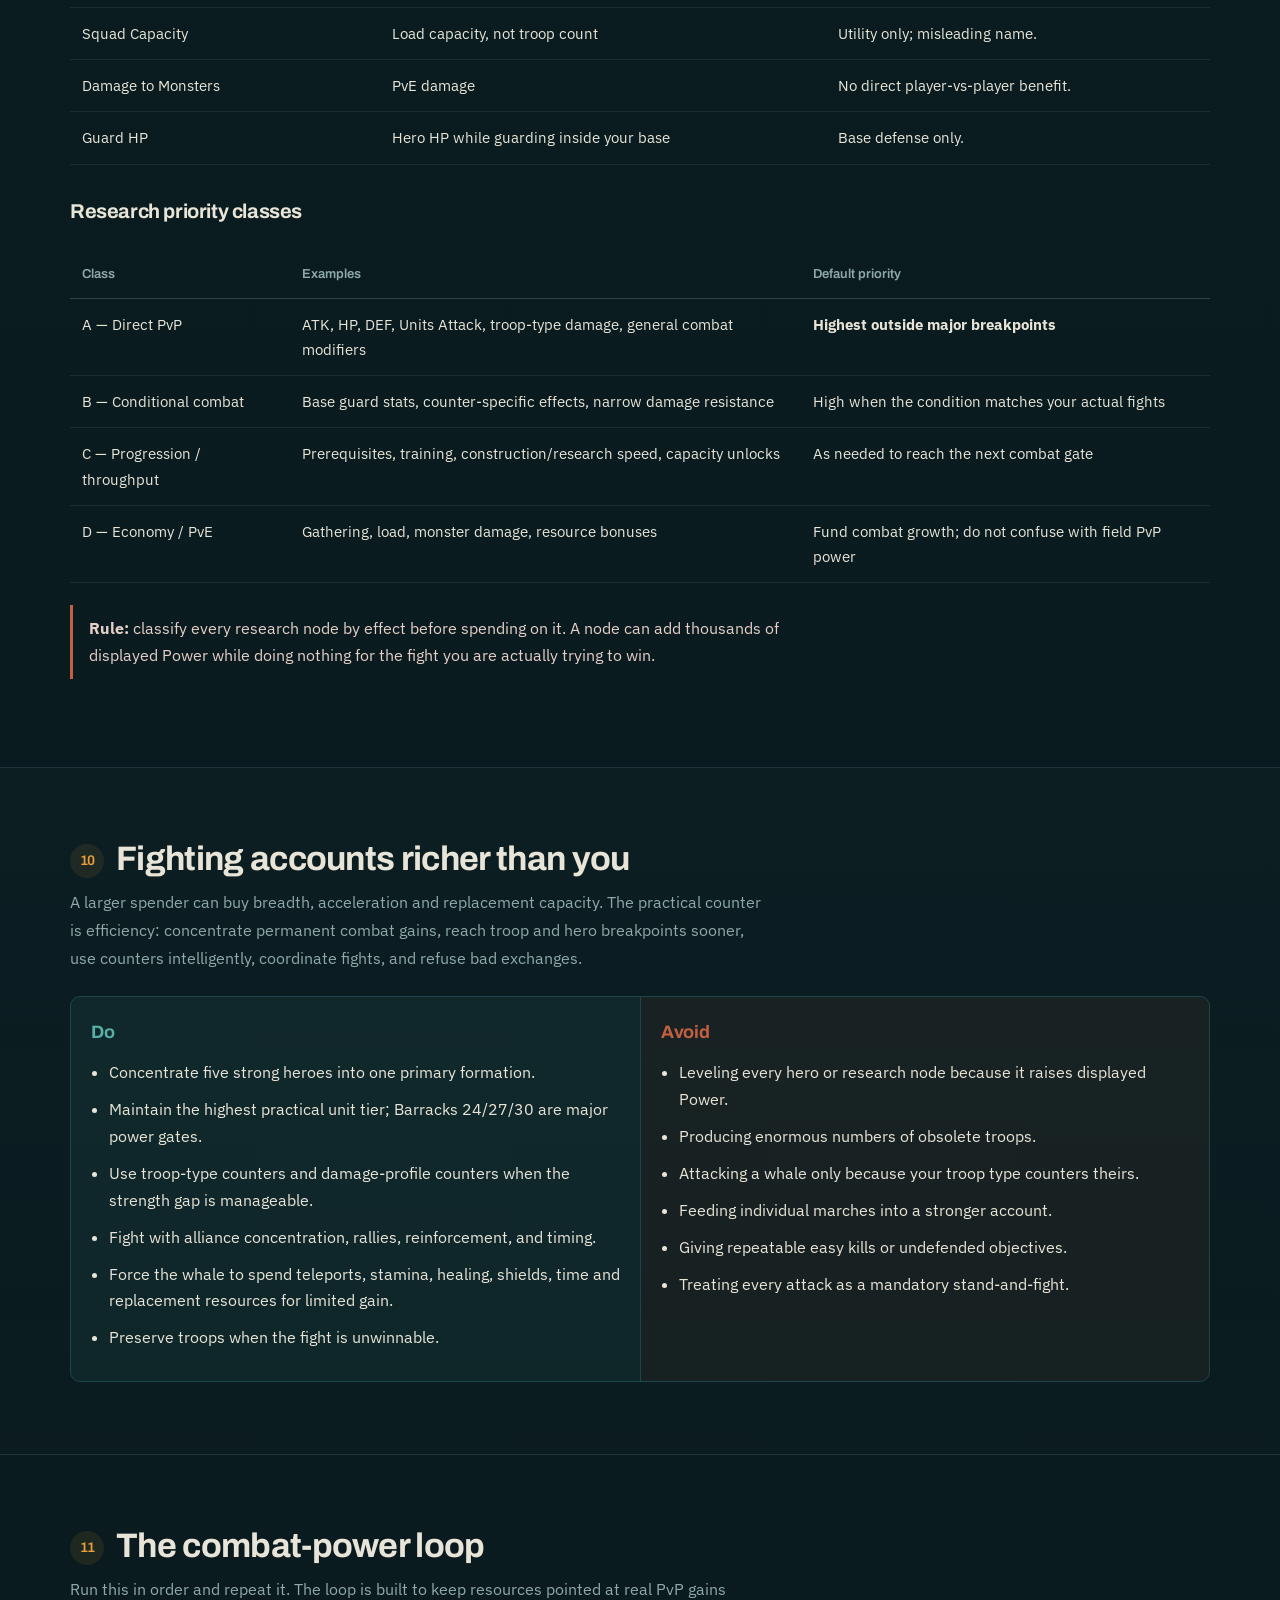
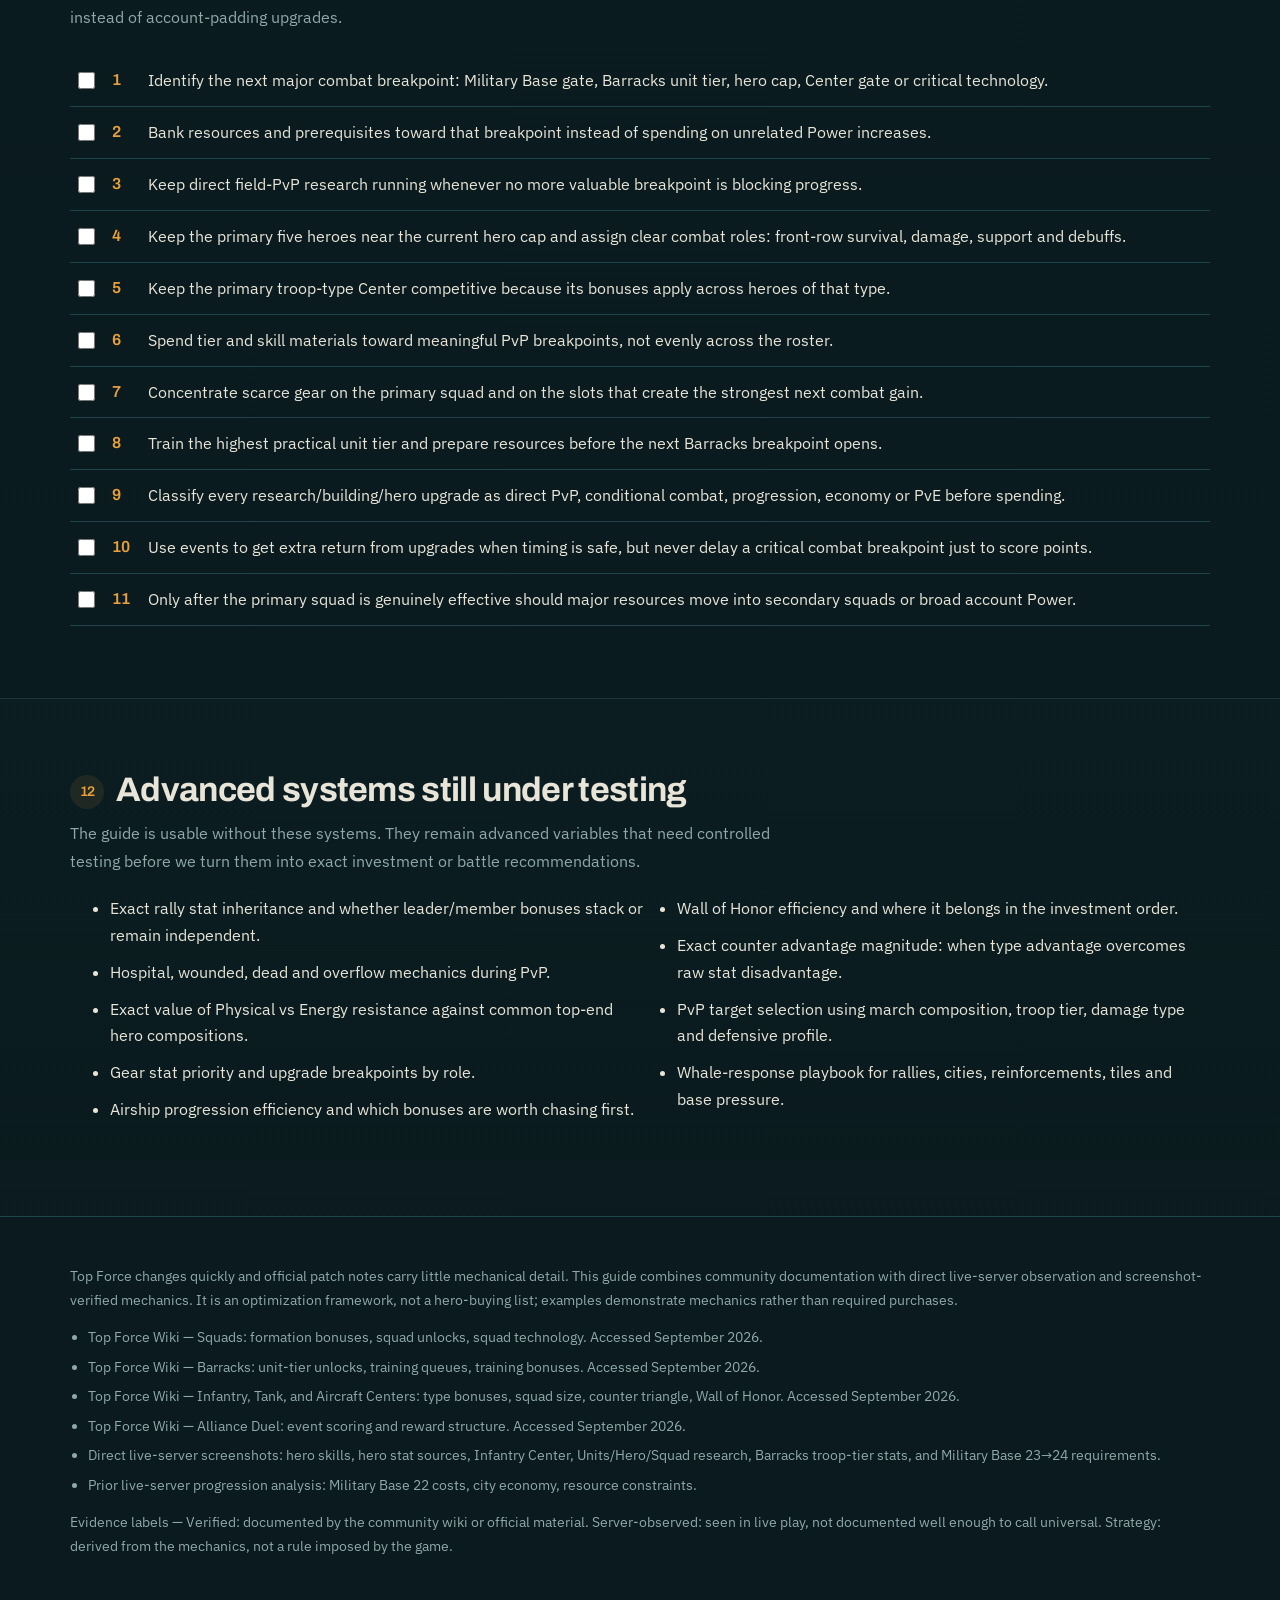
==== commit eb03db9a: "Add files via upload" ====
--- a/index.html
+++ b/index.html
@@ -17,10 +17,25 @@
 <meta name="viewport" content="width=device-width, initial-scale=1">
 <title>Top Force — Combat Guide</title>
 <link rel="preconnect" href="https://fonts.googleapis.com">
-<link rel="icon" type="image/png" href="./favicon.png">
 <link rel="preconnect" href="https://fonts.gstatic.com" crossorigin>
 <link href="https://fonts.googleapis.com/css2?family=Archivo:wght@500;600;800&family=IBM+Plex+Sans:wght@400;500;600&display=swap" rel="stylesheet">
 <link rel="stylesheet" href="./style.css">
+<link rel="icon" type="image/png" sizes="512x512" href="./favicon.png">
+<link rel="shortcut icon" href="./favicon.png">
+<style>
+.hero { position: relative; }
+.hero-logo { position:absolute; right:3%; top:50%; transform:translateY(-50%); width:min(34%,420px); display:flex; align-items:center; justify-content:center; pointer-events:none; }
+.hero-logo img {
+    display: block;
+    width: 280px;
+    max-width: 100%;
+    height: auto;
+    border-radius: 50%;
+    filter: drop-shadow(0 14px 32px rgba(0,0,0,.38));
+}
+.combat-hero > h1, .combat-hero > .sub, .combat-hero > .thesis, .vs-hero > .hero-kicker, .vs-hero > h1, .vs-hero > .sub, .vs-hero > .vp-hero-row, .vs-hero > .thesis { max-width:66%; }
+@media (max-width:800px) { .hero-logo { display:none; } .combat-hero > h1, .combat-hero > .sub, .combat-hero > .thesis, .vs-hero > .hero-kicker, .vs-hero > h1, .vs-hero > .sub, .vs-hero > .vp-hero-row, .vs-hero > .thesis { max-width:none; } }
+</style>
 </head>
 <body>
 
@@ -38,6 +53,7 @@
 </header>
 
 <div class="wrap hero combat-hero">
+  <div class="hero-logo" aria-hidden="true"><img src="./favicon.png" alt=""></div>
   <h1>Combat power &amp;<br>fighting effectiveness</h1>
   <p class="sub">Displayed Power is only a score. Fighting effectiveness comes from the upgrades that actually change what your primary squad can survive, carry, mitigate and kill.</p>
   <p class="thesis"><b>Build combat power, not displayed power.</b> Every major resource spend should unlock a combat breakpoint, strengthen the primary fighting squad, or improve a permanent combat multiplier.</p>
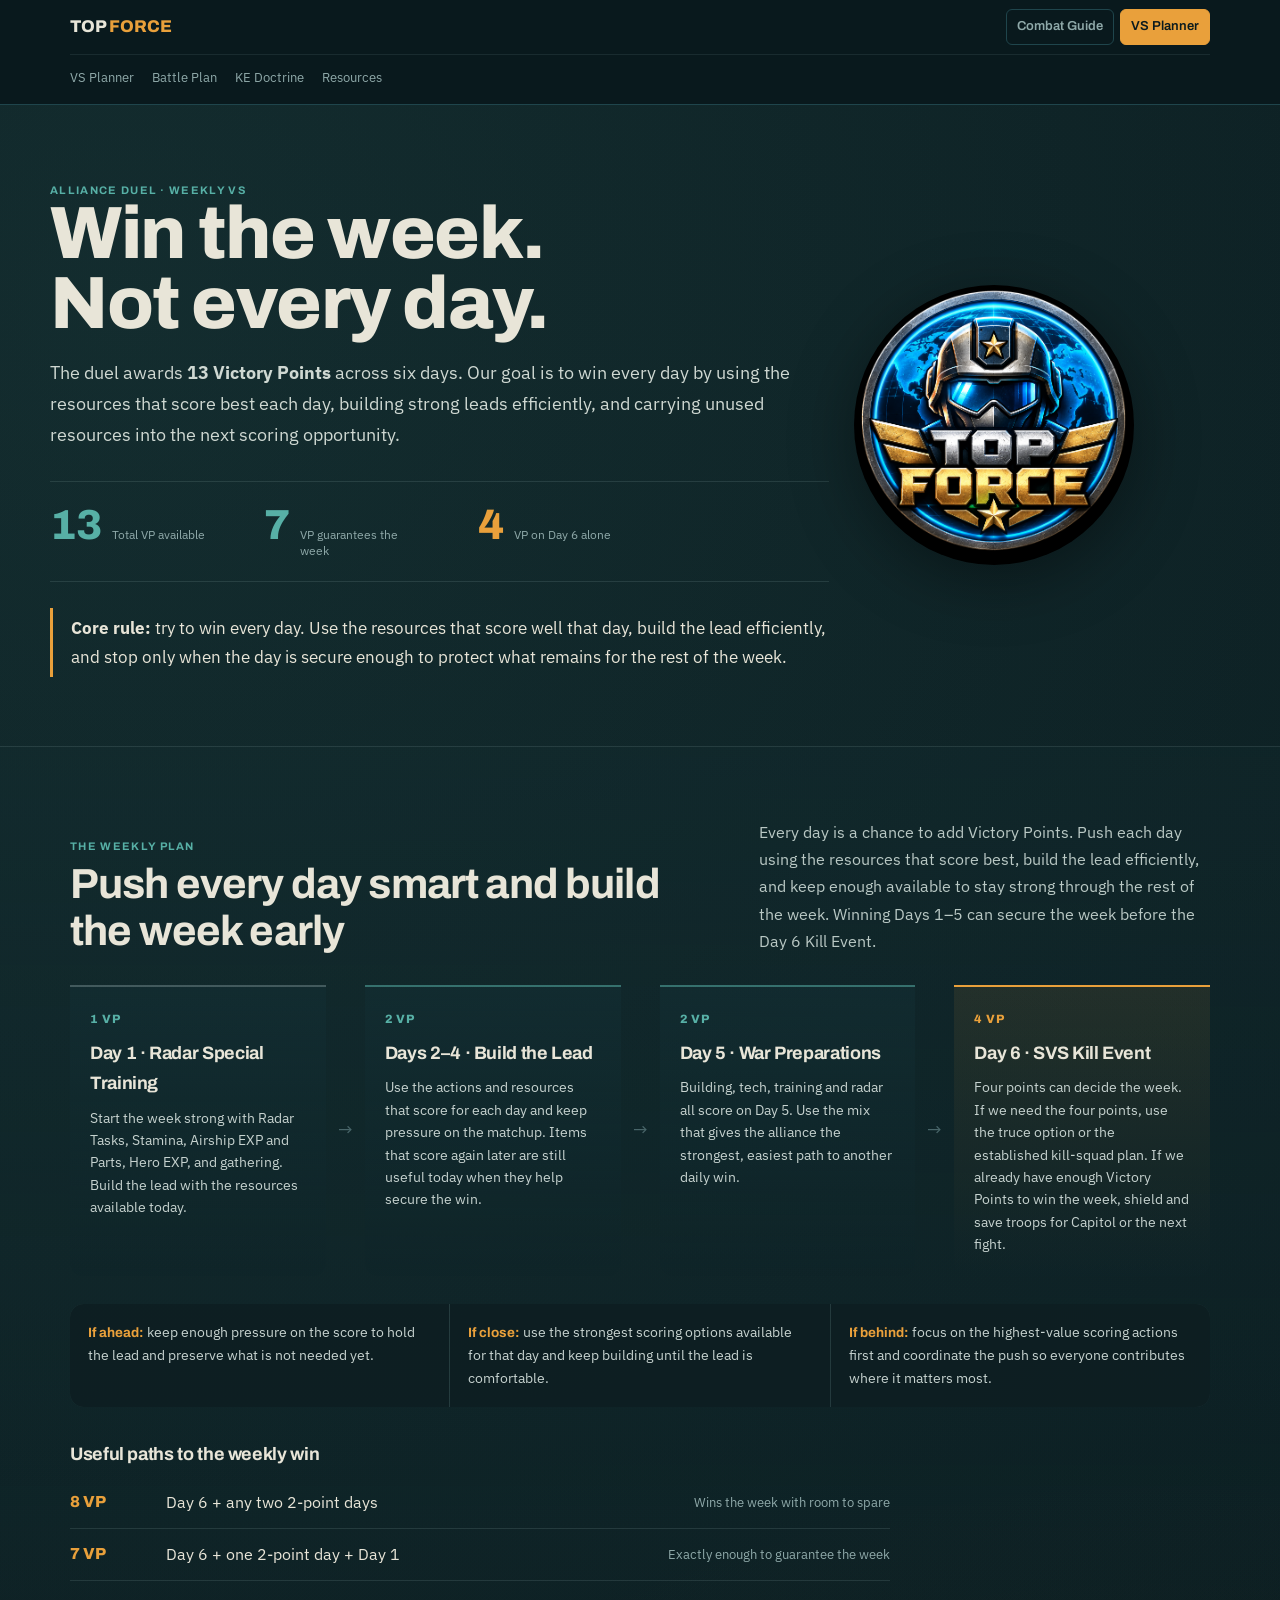
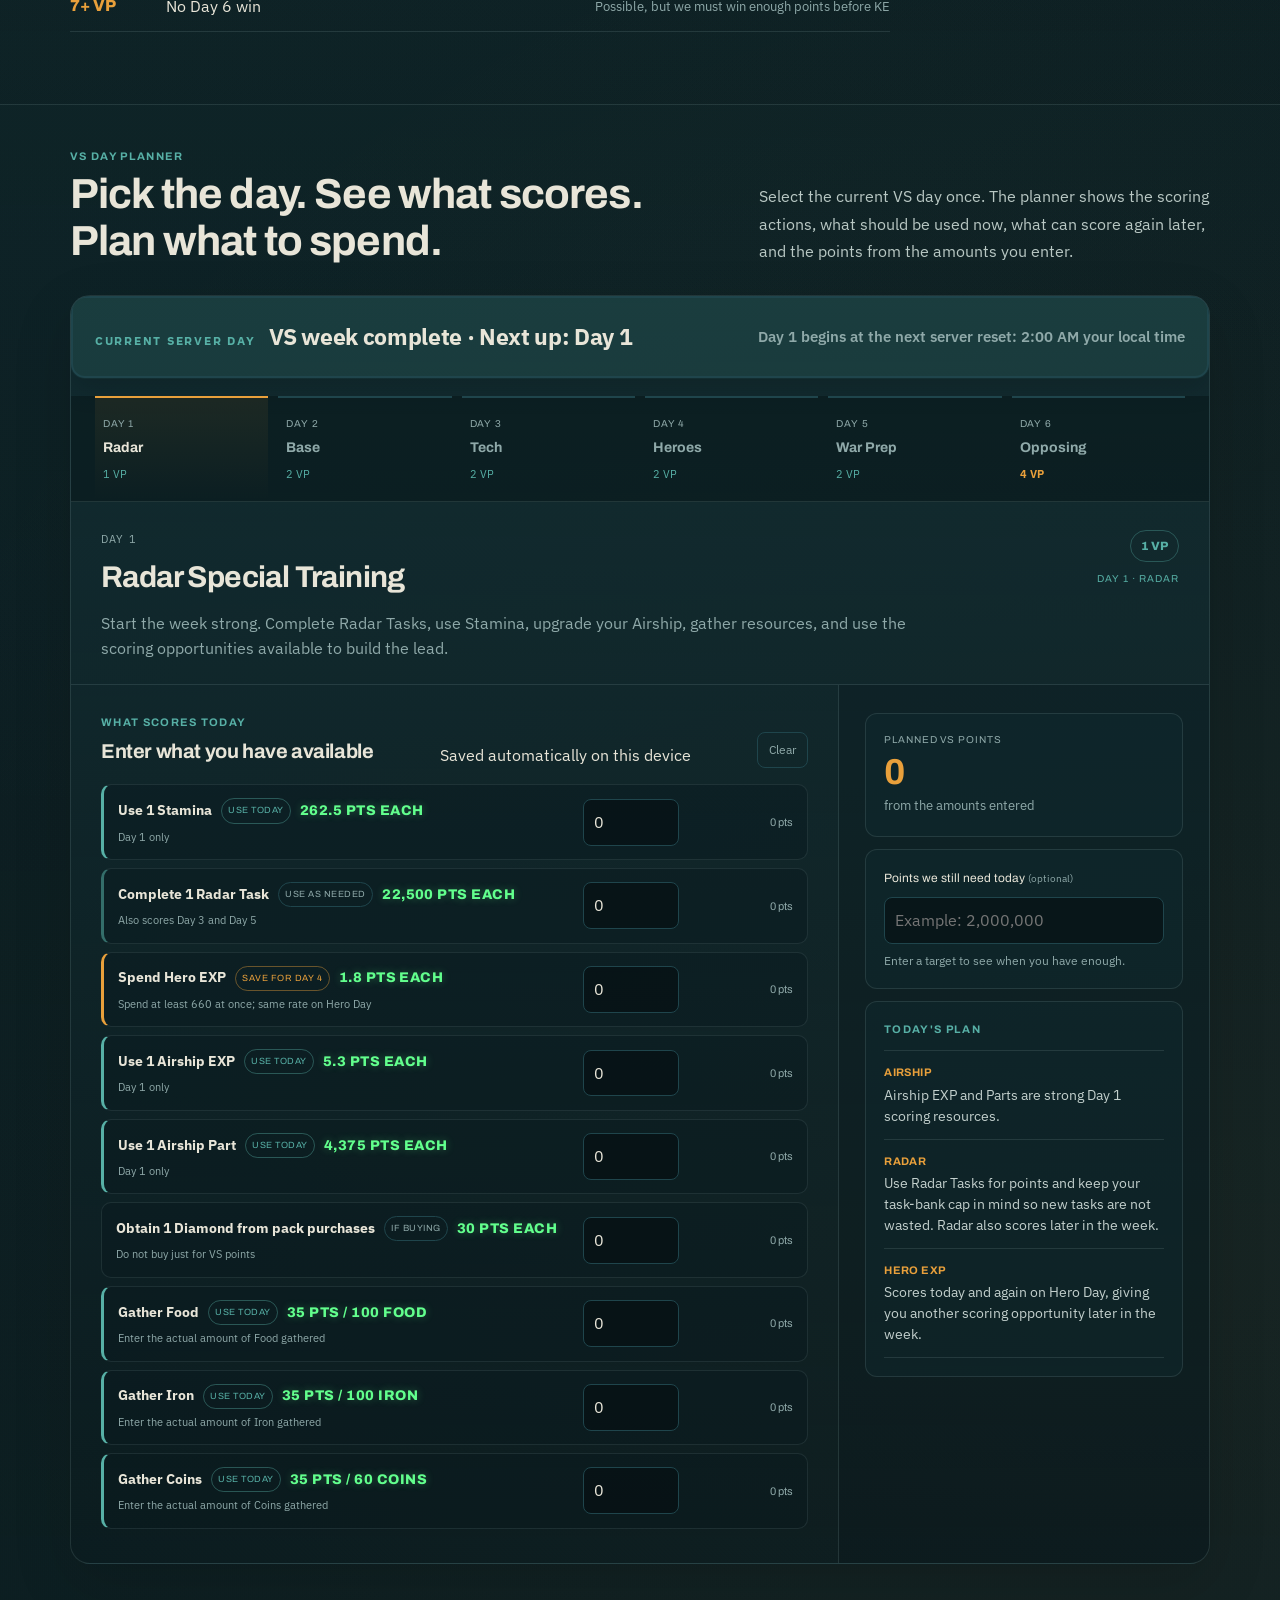
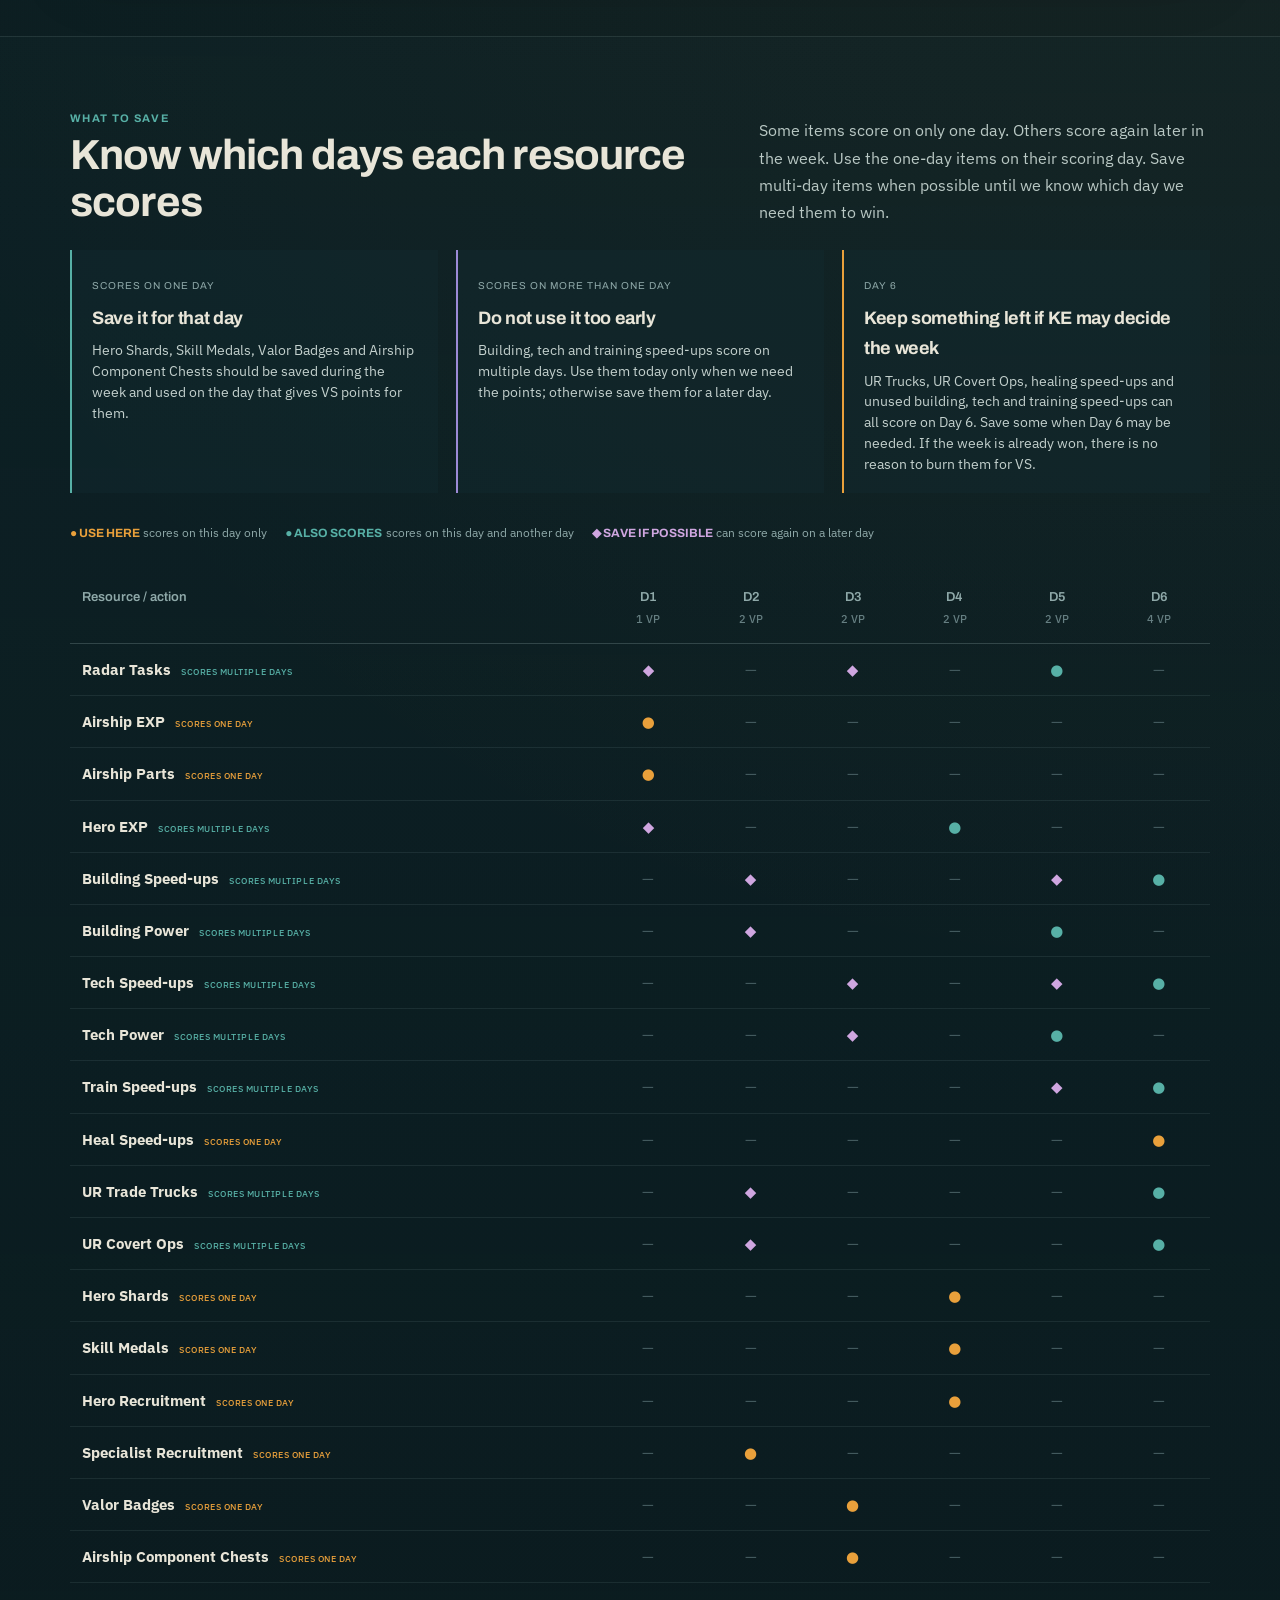
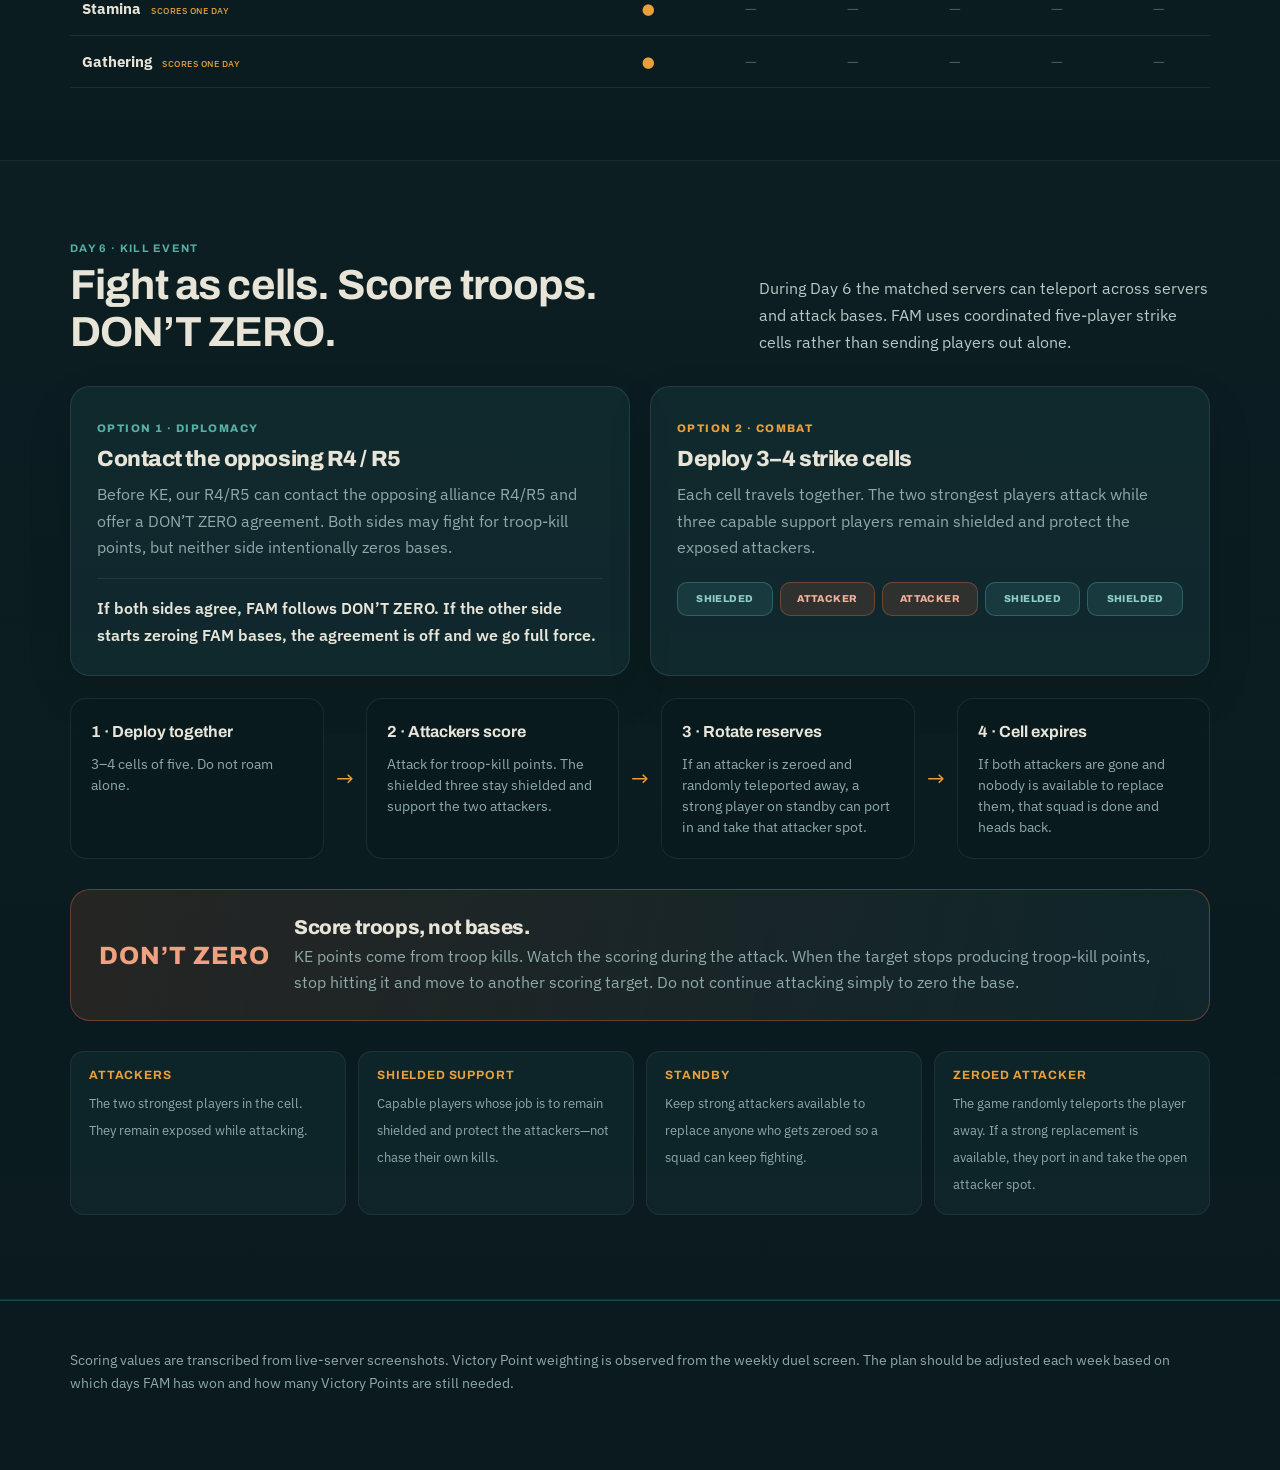
==== commit 0cf0bda4: "Add files via upload" ====
--- a/index.html
+++ b/index.html
@@ -1,21 +1,9 @@
 <!doctype html>
-<!--
-Editor: Visual Studio Code
-Script Name: index.html
-Author: Paul Hanlon
-Date: 2026-09-06
-Description:
-  Single-file interactive web version of the Top Force Combat Power & Fighting Effectiveness
-  Guide. Combat-power optimization guide. Contains a clickable two-lane progression map (Military Base /
-  Barracks), a formation bonus calculator, a troop counter-triangle selector,
-  a barracks tier lookup, and the full priority, resource, and doctrine content.
-  Static HTML/CSS/JavaScript. GitHub Pages compatible. Google Fonts are the only external asset.
--->
 <html lang="en">
 <head>
 <meta charset="utf-8">
 <meta name="viewport" content="width=device-width, initial-scale=1">
-<title>Top Force — Combat Guide</title>
+<title>Top Force — VS Battle Planner</title>
 <link rel="preconnect" href="https://fonts.googleapis.com">
 <link rel="preconnect" href="https://fonts.gstatic.com" crossorigin>
 <link href="https://fonts.googleapis.com/css2?family=Archivo:wght@500;600;800&family=IBM+Plex+Sans:wght@400;500;600&display=swap" rel="stylesheet">
@@ -37,604 +25,417 @@
 @media (max-width:800px) { .hero-logo { display:none; } .combat-hero > h1, .combat-hero > .sub, .combat-hero > .thesis, .vs-hero > .hero-kicker, .vs-hero > h1, .vs-hero > .sub, .vs-hero > .vp-hero-row, .vs-hero > .thesis { max-width:none; } }
 </style>
 </head>
-<body>
-
+<body class="vs-page">
 <header class="top">
   <div class="wrap">
     <div class="brand">TOP <span>FORCE</span></div>
     <nav class="jump" aria-label="Sections">
-      <a href="#realpower">Real Power</a><a href="#map">Progression</a><a href="#stack">Priority</a>
-      <a href="#counters">Counters</a><a href="#formation">Formation</a><a href="#tiers">Units</a>
-      <a href="#resources">Resources</a><a href="#heroes">Heroes</a><a href="#research">Research</a>
-      <a href="#doctrine">PvP</a><a href="#loop">Loop</a><a href="#gaps">Advanced</a>
+      <a href="#planner">VS Planner</a><a href="#battleplan">Battle Plan</a><a href="#ke-doctrine">KE Doctrine</a><a href="#matrix">Resources</a>
     </nav>
-    <div class="page-nav" aria-label="Guide pages"><a class="active" href="./index.html">Combat Guide</a><a href="./vs-battle.html">VS Battle Planner</a></div>
+    <div class="page-nav" aria-label="Guide pages"><a href="./index.html">Combat Guide</a><a class="active" href="./vs-battle.html">VS Planner</a></div>
   </div>
 </header>
 
-<div class="wrap hero combat-hero">
+<div class="wrap hero vs-hero">
   <div class="hero-logo" aria-hidden="true"><img src="./favicon.png" alt=""></div>
-  <h1>Combat power &amp;<br>fighting effectiveness</h1>
-  <p class="sub">Displayed Power is only a score. Fighting effectiveness comes from the upgrades that actually change what your primary squad can survive, carry, mitigate and kill.</p>
-  <p class="thesis"><b>Build combat power, not displayed power.</b> Every major resource spend should unlock a combat breakpoint, strengthen the primary fighting squad, or improve a permanent combat multiplier.</p>
+  <div class="hero-kicker">ALLIANCE DUEL · WEEKLY VS</div>
+  <h1>Win the week.<br>Not every day.</h1>
+  <p class="sub">The duel awards <b>13 Victory Points</b> across six days. Our goal is to win every day by using the resources that score best each day, building strong leads efficiently, and carrying unused resources into the next scoring opportunity.</p>
+  <div class="vp-hero-row">
+    <div class="vp-stat"><span>13</span><small>Total VP available</small></div>
+    <div class="vp-stat"><span>7</span><small>VP guarantees the week</small></div>
+    <div class="vp-stat critical"><span>4</span><small>VP on Day 6 alone</small></div>
+  </div>
+  <p class="thesis"><b>Core rule:</b> try to win every day. Use the resources that score well that day, build the lead efficiently, and stop only when the day is secure enough to protect what remains for the rest of the week.</p>
 </div>
 
-<div class="wrap guide-flow" aria-label="How to use the guide">
-  <div class="flow-step"><span>1</span><div><b>Pick the next breakpoint</b><small>Know what actually changes combat.</small></div></div>
-  <div class="flow-arrow">→</div>
-  <div class="flow-step"><span>2</span><div><b>Concentrate the main march</b><small>Tier, heroes, research and Center.</small></div></div>
-  <div class="flow-arrow">→</div>
-  <div class="flow-step"><span>3</span><div><b>Time the spend</b><small>Use the VS window when practical.</small></div></div>
-  <div class="flow-arrow">→</div>
-  <div class="flow-step"><span>4</span><div><b>Reassess</b><small>Repeat from the next meaningful gate.</small></div></div>
-</div>
-
-<section id="realpower">
+<section id="battleplan" class="soft-section">
   <div class="wrap">
-    <h2><span class="num">1</span>Real combat power vs displayed Power</h2>
-    <p class="lede">Top Force awards Power for many upgrades, but those upgrades do not all improve the same fight. Before spending, identify exactly what the upgrade affects.</p>
-    <div class="cards3">
-      <div class="card"><span class="pill">Highest value</span><h3>Breakpoints</h3><p>Military Base gates hero levels and buildings. Barracks 24, 27 and 30 unlock stronger unit tiers. These upgrades can change several combat systems at once.</p></div>
-      <div class="card"><span class="pill">Permanent</span><h3>Combat multipliers</h3><p>ATK, HP, DEF, Units Attack, damage-up effects, troop-type Centers and combat research continue working every fight they apply to.</p></div>
-      <div class="card"><span class="pill">Concentrated</span><h3>Primary squad</h3><p>Tier, skills and scarce gear matter most when they strengthen the five heroes and units you actually send into important fights.</p></div>
-    </div>
-    <table>
-      <thead><tr><th>Upgrade example</th><th>What it really does</th><th>Combat classification</th></tr></thead>
-      <tbody>
-        <tr><td>Units Attack III</td><td>Raises Units Attack</td><td><b>Direct field PvP</b></td></tr>
-        <tr><td>Infantry ATK / HP / DEF / Firepower</td><td>Raises stats or damage for Infantry heroes</td><td><b>Direct when Infantry is used</b></td></tr>
-        <tr><td>Guard HP</td><td>Raises HP only while guarding inside the base</td><td>Conditional base defense</td></tr>
-        <tr><td>Damage to Monsters</td><td>Raises PvE damage</td><td>PvE only</td></tr>
-        <tr><td>Resource Reaper</td><td>Raises gathering speed</td><td>Economy</td></tr>
-        <tr><td>Squad Capacity research</td><td>Raises load capacity, not troop count</td><td>Utility; misleading name</td></tr>
-      </tbody>
-    </table>
-    <p class="warning"><b>Decision rule:</b> if an upgrade raises Power but does not improve the fight you care about, treat the Power increase as bookkeeping—not fighting strength.</p>
+    <div class="section-intro">
+      <div><span class="section-kicker">THE WEEKLY PLAN</span><h2>Push every day smart and build the week early</h2></div>
+      <p>Every day is a chance to add Victory Points. Push each day using the resources that score best, build the lead efficiently, and keep enough available to stay strong through the rest of the week. Winning Days 1–5 can secure the week before the Day 6 Kill Event.</p>
+    </div>
+
+    <div class="battle-path">
+      <div class="path-card low"><div class="path-vp">1 VP</div><h3>Day 1 · Radar Special Training</h3><p>Start the week strong with Radar Tasks, Stamina, Airship EXP and Parts, Hero EXP, and gathering. Build the lead with the resources available today.</p></div>
+      <div class="path-connector">→</div>
+      <div class="path-card"><div class="path-vp">2 VP</div><h3>Days 2–4 · Build the Lead</h3><p>Use the actions and resources that score for each day and keep pressure on the matchup. Items that score again later are still useful today when they help secure the win.</p></div>
+      <div class="path-connector">→</div>
+      <div class="path-card"><div class="path-vp">2 VP</div><h3>Day 5 · War Preparations</h3><p>Building, tech, training and radar all score on Day 5. Use the mix that gives the alliance the strongest, easiest path to another daily win.</p></div>
+      <div class="path-connector">→</div>
+      <div class="path-card critical"><div class="path-vp">4 VP</div><h3>Day 6 · SVS Kill Event</h3><p>Four points can decide the week. If we need the four points, use the truce option or the established kill-squad plan. If we already have enough Victory Points to win the week, shield and save troops for Capitol or the next fight.</p></div>
+    </div>
+
+    <div class="decision-band">
+      <div><b>If ahead:</b><span> keep enough pressure on the score to hold the lead and preserve what is not needed yet.</span></div>
+      <div><b>If close:</b><span> use the strongest scoring options available for that day and keep building until the lead is comfortable.</span></div>
+      <div><b>If behind:</b><span> focus on the highest-value scoring actions first and coordinate the push so everyone contributes where it matters most.</span></div>
+    </div>
+
+    <div class="win-combos">
+      <h3>Useful paths to the weekly win</h3>
+      <div class="combo-row"><span class="combo-score">8 VP</span><span>Day 6 + any two 2-point days</span><small>Wins the week with room to spare</small></div>
+      <div class="combo-row"><span class="combo-score">7 VP</span><span>Day 6 + one 2-point day + Day 1</span><small>Exactly enough to guarantee the week</small></div>
+      <div class="combo-row"><span class="combo-score">7+ VP</span><span>No Day 6 win</span><small>Possible, but we must win enough points before KE</small></div>
+    </div>
   </div>
 </section>
 
-<section id="map">
+<section id="planner" class="planner-section">
   <div class="wrap">
-    <h2><span class="num">2</span>Progression breakpoints</h2>
-    <p class="lede">Military Base and Barracks are not ordinary building upgrades. They create combat gates. Military Base raises hero caps and unlocks prerequisites; Barracks unlocks stronger unit tiers. Push them when the next level creates a meaningful breakpoint, not merely because the building can be upgraded.</p>
-
-    <div class="mapwrap">
-      <div>
-        <div class="lanes">
-          <div>
-            <div class="lanehead">Military Base</div>
-            <div class="lane" id="laneMB"></div>
+    <div class="section-intro planner-intro">
+      <div><span class="section-kicker">VS DAY PLANNER</span><h2>Pick the day. See what scores. Plan what to spend.</h2></div>
+      <p>Select the current VS day once. The planner shows the scoring actions, what should be used now, what can score again later, and the points from the amounts you enter.</p>
+    </div>
+
+    <div class="planner-shell">
+      <div class="server-day-status" id="serverDayStatus">
+        <div><span class="server-day-kicker">CURRENT SERVER DAY</span><strong id="serverDayText">Checking...</strong></div>
+        <small id="serverResetText"></small>
+      </div>
+      <div class="week-strip planner-tabs" id="dayTabs"></div>
+
+      <div class="planner-head">
+        <div>
+          <div class="eyebrow" id="dayLabel">Day 1</div>
+          <h3 id="dayName">Radar Special Training</h3>
+          <p id="postureCopy" class="planner-posture-copy"></p>
+        </div>
+        <div class="planner-vp-block">
+          <span class="vp-badge" id="dayVP">1 VP</span>
+          <span class="posture-label" id="postureLabel">DAY 1 · RADAR</span>
+        </div>
+      </div>
+
+      <div class="planner-layout">
+        <div class="planner-main">
+          <div class="planner-subhead">
+            <div><span class="section-kicker">WHAT SCORES TODAY</span><h3>Enter what you have available</h3></div>
+            <span class="planner-save-note">Saved automatically on this device</span>
+            <button class="planner-clear" id="plannerClear" type="button">Clear</button>
           </div>
-          <div>
-            <div class="lanehead">Barracks</div>
-            <div class="lane" id="laneBK"></div>
+          <div class="planner-fields" id="plannerFields"></div>
+        </div>
+
+        <aside class="planner-side">
+          <div class="planner-total-card">
+            <span>PLANNED VS POINTS</span>
+            <strong id="plannerTotal">0</strong>
+            <small>from the amounts entered</small>
           </div>
-        </div>
-      </div>
-
-      <div class="detail" id="detail" aria-live="polite">
-        <span class="tag" id="dTag">Verified</span>
-        <h3 id="dTitle">Military Base 7</h3>
-        <p id="dSummary"></p>
-        <ul id="dList"></ul>
-        <div class="why"><b>What to do here.</b> <span id="dWhy"></span></div>
-        <div class="mark">
-          <button class="btn" id="dMark" type="button">Mark as reached</button>
-        </div>
-        <div class="progress">
-          <div class="bar"><i id="pBar"></i></div>
-          <p id="pTxt">0 of 13 checkpoints reached</p>
-        </div>
+
+          <div class="planner-target-card">
+            <label for="plannerTarget">Points we still need today <small>(optional)</small></label>
+            <input id="plannerTarget" type="number" min="0" step="1" placeholder="Example: 2,000,000">
+            <div class="planner-target-status" id="plannerTargetStatus">Enter a target to see when you have enough.</div>
+          </div>
+
+          <div class="planner-advice-card">
+            <span class="section-kicker">TODAY'S PLAN</span>
+            <div id="dayAdvice"></div>
+          </div>
+        </aside>
       </div>
     </div>
   </div>
 </section>
 
-<section id="stack">
+<section id="matrix" class="soft-section">
   <div class="wrap">
-    <h2><span class="num">3</span>Where the next upgrade goes</h2>
-    <p class="lede">Use this as a decision order, not a rigid recipe. A breakpoint that unlocks a new unit tier or hero cap can outrank a small percentage upgrade; otherwise keep resources concentrated on permanent combat gains and the primary squad.</p>
-    <div class="stack" id="stackList"></div>
+    <div class="section-intro compact">
+      <div><span class="section-kicker">WHAT TO SAVE</span><h2>Know which days each resource scores</h2></div>
+      <p>Some items score on only one day. Others score again later in the week. Use the one-day items on their scoring day. Save multi-day items when possible until we know which day we need them to win.</p>
+    </div>
+
+    <div class="resource-rule-grid">
+      <div class="resource-rule"><span>SCORES ON ONE DAY</span><h3>Save it for that day</h3><p>Hero Shards, Skill Medals, Valor Badges and Airship Component Chests should be saved during the week and used on the day that gives VS points for them.</p></div>
+      <div class="resource-rule flex"><span>SCORES ON MORE THAN ONE DAY</span><h3>Do not use it too early</h3><p>Building, tech and training speed-ups score on multiple days. Use them today only when we need the points; otherwise save them for a later day.</p></div>
+      <div class="resource-rule critical"><span>DAY 6</span><h3>Keep something left if KE may decide the week</h3><p>UR Trucks, UR Covert Ops, healing speed-ups and unused building, tech and training speed-ups can all score on Day 6. Save some when Day 6 may be needed. If the week is already won, there is no reason to burn them for VS.</p></div>
+    </div>
+
+    <div class="matrix-wrap">
+      <div class="legend"><span><b class="ldedicated">● USE HERE</b> scores on this day only</span><span><b class="lscore">● ALSO SCORES</b> scores on this day and another day</span><span><b class="lreserve">◆ SAVE IF POSSIBLE</b> can score again on a later day</span></div>
+      <div style="overflow-x:auto">
+        <table class="matrix">
+          <thead><tr><th>Resource / action</th><th>D1<br><small>1 VP</small></th><th>D2<br><small>2 VP</small></th><th>D3<br><small>2 VP</small></th><th>D4<br><small>2 VP</small></th><th>D5<br><small>2 VP</small></th><th>D6<br><small>4 VP</small></th></tr></thead>
+          <tbody id="matrixBody"></tbody>
+        </table>
+      </div>
+    </div>
   </div>
 </section>
 
-<section id="counters">
+
+<section id="ke-doctrine" class="ke-section">
   <div class="wrap">
-    <h2><span class="num">4</span>The counter triangle</h2>
-    <p class="lede">Three-way counters matter, but a counter does not erase a large development gap. Use the type you can develop most deeply, then exploit favorable matchups rather than weakening all three types equally.</p>
-    <div class="triwrap">
-      <svg class="tri" viewBox="0 0 400 340" role="group" aria-label="Troop type counter triangle">
-        <path class="arrow" id="aInf" d="M200 92 L318 232" marker-end="url(#h)"/>
-        <path class="arrow" id="aAir" d="M300 250 L110 250" marker-end="url(#h)"/>
-        <path class="arrow" id="aTank" d="M82 232 L182 92" marker-end="url(#h)"/>
-        <defs>
-          <marker id="h" markerWidth="9" markerHeight="9" refX="7" refY="4.5" orient="auto">
-            <path d="M0 0 L9 4.5 L0 9 z" fill="#1F454C"/></marker>
-          <marker id="hl" markerWidth="9" markerHeight="9" refX="7" refY="4.5" orient="auto">
-            <path d="M0 0 L9 4.5 L0 9 z" fill="#57B0A6"/></marker>
-        </defs>
-        <g class="tnode" id="nInf" data-type="inf" tabindex="0" role="button" aria-label="Infantry">
-          <circle class="ring" cx="200" cy="62" r="46"/><text x="200" y="68" text-anchor="middle">Infantry</text>
-        </g>
-        <g class="tnode" id="nTank" data-type="tank" tabindex="0" role="button" aria-label="Tank">
-          <circle class="ring" cx="62" cy="272" r="46"/><text x="62" y="278" text-anchor="middle">Tank</text>
-        </g>
-        <g class="tnode" id="nAir" data-type="air" tabindex="0" role="button" aria-label="Aircraft">
-          <circle class="ring" cx="338" cy="272" r="46"/><text x="338" y="278" text-anchor="middle">Aircraft</text>
-        </g>
-      </svg>
-      <div class="triinfo">
-        <h3 id="tName">Infantry</h3>
-        <dl>
-          <dt>Beats</dt><dd id="tBeat"></dd>
-          <dt>Loses to</dt><dd id="tLose"></dd>
-          <dt>Center unlock</dt><dd id="tUnlock"></dd>
-          <dt>Center at 30</dt><dd id="tCap"></dd>
-        </dl>
-        <p style="margin-top:16px;color:#CFD8D2">Choose the troop type your account can develop most deeply with its current roster, Center, research and scarce materials. The guide does not require specific heroes; the goal is one coherent, highly developed fighting squad.</p>
-      </div>
+    <div class="section-intro">
+      <div><span class="section-kicker">DAY 6 · KILL EVENT</span><h2>Fight as cells. Score troops. DON’T ZERO.</h2></div>
+      <p>During Day 6 the matched servers can teleport across servers and attack bases. FAM uses coordinated five-player strike cells rather than sending players out alone.</p>
+    </div>
+
+    <div class="ke-command-grid">
+      <div class="ke-card truce-card">
+        <span class="ke-step">OPTION 1 · DIPLOMACY</span>
+        <h3>Contact the opposing R4 / R5</h3>
+        <p>Before KE, our R4/R5 can contact the opposing alliance R4/R5 and offer a DON’T ZERO agreement. Both sides may fight for troop-kill points, but neither side intentionally zeros bases.</p>
+        <div class="ke-rule">If both sides agree, FAM follows DON’T ZERO. If the other side starts zeroing FAM bases, the agreement is off and we go full force.</div>
+      </div>
+      <div class="ke-card combat-card">
+        <span class="ke-step">OPTION 2 · COMBAT</span>
+        <h3>Deploy 3–4 strike cells</h3>
+        <p>Each cell travels together. The two strongest players attack while three capable support players remain shielded and protect the exposed attackers.</p>
+        <div class="cell-line"><span class="defender">SHIELDED</span><span class="attacker">ATTACKER</span><span class="attacker">ATTACKER</span><span class="defender">SHIELDED</span><span class="defender">SHIELDED</span></div>
+      </div>
+    </div>
+
+    <div class="ke-flow">
+      <div class="ke-flow-card"><b>1 · Deploy together</b><span>3–4 cells of five. Do not roam alone.</span></div>
+      <div class="ke-flow-arrow">→</div>
+      <div class="ke-flow-card"><b>2 · Attackers score</b><span>Attack for troop-kill points. The shielded three stay shielded and support the two attackers.</span></div>
+      <div class="ke-flow-arrow">→</div>
+      <div class="ke-flow-card"><b>3 · Rotate reserves</b><span>If an attacker is zeroed and randomly teleported away, a strong player on standby can port in and take that attacker spot.</span></div>
+      <div class="ke-flow-arrow">→</div>
+      <div class="ke-flow-card"><b>4 · Cell expires</b><span>If both attackers are gone and nobody is available to replace them, that squad is done and heads back.</span></div>
+    </div>
+
+    <div class="dont-zero">
+      <div class="dz-mark">DON’T ZERO</div>
+      <div><h3>Score troops, not bases.</h3><p>KE points come from troop kills. Watch the scoring during the attack. When the target stops producing troop-kill points, stop hitting it and move to another scoring target. Do not continue attacking simply to zero the base.</p></div>
+    </div>
+
+    <div class="ke-notes">
+      <div><b>Attackers</b><span>The two strongest players in the cell. They remain exposed while attacking.</span></div>
+      <div><b>Shielded support</b><span>Capable players whose job is to remain shielded and protect the attackers—not chase their own kills.</span></div>
+      <div><b>Standby</b><span>Keep strong attackers available to replace anyone who gets zeroed so a squad can keep fighting.</span></div>
+      <div><b>Zeroed attacker</b><span>The game randomly teleports the player away. If a strong replacement is available, they port in and take the open attacker spot.</span></div>
     </div>
   </div>
 </section>
 
-<section id="formation">
-  <div class="wrap">
-    <h2><span class="num">5</span>Formation bonus</h2>
-    <p class="lede">A squad carries five heroes and rewards matching types. Use the bonus as part of the calculation—not as permission to replace a powerful synergistic hero with a weak same-type hero. Tap a slot to compare formations.</p>
-    <div class="slots" id="slots"></div>
-    <div class="readout">
-      <div class="big" id="fBonus">+20%</div>
-      <div class="txt" id="fText"></div>
-    </div>
-    <table>
-      <thead><tr><th>Formation</th><th>HP / ATK / DEF bonus</th></tr></thead>
-      <tbody>
-        <tr><td>3 heroes of one type</td><td>+5%</td></tr>
-        <tr><td>3 of one type + 2 of another</td><td>+10%</td></tr>
-        <tr><td>4 heroes of one type</td><td>+15%</td></tr>
-        <tr><td>5 heroes of one type</td><td>+20%</td></tr>
-      </tbody>
-    </table>
-  </div>
-</section>
-
-<section id="tiers">
-  <div class="wrap">
-    <h2><span class="num">6</span>Unit tiers are combat breakpoints</h2>
-    <p class="lede">Barracks level sets the highest unit level you can train. The late breakpoints are large enough to be account-defining: Lv.24 unlocks Unit Lv.8, Lv.27 unlocks Lv.9, and Lv.30 plus Unit X research unlocks Lv.10.</p>
-    <div class="tier">
-      <label for="bkRange">Barracks level <b id="bkVal">30</b></label>
-      <input type="range" id="bkRange" min="1" max="30" value="30" aria-describedby="bkNote">
-      <div class="tierout" style="margin-top:14px">
-        <div class="t" id="bkTier">T10</div>
-        <div class="note" id="bkNote"></div>
-      </div>
-    </div>
-    <h3 style="margin-top:30px;font-size:20px">Observed Infantry unit scaling</h3>
-    <table>
-      <thead><tr><th>Unit level</th><th>Power</th><th>Morale</th><th>Load</th><th>HP</th><th>ATK</th><th>DEF</th><th>Unlock</th></tr></thead>
-      <tbody>
-        <tr><td>Lv.7</td><td>687</td><td>370</td><td>1600</td><td>1097</td><td>10</td><td>2</td><td>Current example</td></tr>
-        <tr><td>Lv.8</td><td>1075</td><td>425</td><td>1800</td><td>1788</td><td>14</td><td>2</td><td>Barracks 24</td></tr>
-        <tr><td>Lv.9</td><td>1365</td><td>500</td><td>2000</td><td>2273</td><td>18</td><td>3</td><td>Barracks 27</td></tr>
-        <tr><td>Lv.10</td><td>1667</td><td>600</td><td>2200</td><td>2773</td><td>22</td><td>4</td><td>Barracks 30 + Unit X research</td></tr>
-      </tbody>
-    </table>
-    <p class="lede" style="margin-top:16px">In the observed Lv.7→Lv.8 jump, unit Power rises about 56%, HP about 63%, ATK 40%, and Morale about 15%. That is why a tier unlock can outrank several small percentage upgrades.</p>
-    <h3 style="margin-top:30px;font-size:20px">Training throughput and squad unlocks</h3>
-    <table>
-      <thead><tr><th>Queue / squad</th><th>Unlocked by</th></tr></thead>
-      <tbody>
-        <tr><td>Barracks queue 1</td><td>Military Base 7</td></tr>
-        <tr><td>Barracks queue 2</td><td>Military Base 10</td></tr>
-        <tr><td>Barracks queue 3</td><td>Military Base 17</td></tr>
-        <tr><td>Barracks queue 4</td><td>Extra Barracks Development technology</td></tr>
-        <tr><td>Squad 2 / Squad 3</td><td>Military Base 10 / Military Base 20</td></tr>
-        <tr><td>Squad 4</td><td>Super Monthly Pass</td></tr>
-      </tbody>
-    </table>
-    <p class="lede" style="margin-top:16px">Throughput is useful only when it feeds useful units. Do not confuse training more obsolete troops with increasing fighting effectiveness.</p>
-  </div>
-</section>
-
-<section id="resources">
-  <div class="wrap">
-    <h2><span class="num">7</span>Resource discipline</h2>
-    <p class="lede">Resources become scarce enough that sequencing is part of combat strength. Bank toward defined breakpoints and permanent multipliers instead of spending because an upgrade button is available.</p>
-    <div class="card" style="margin-top:22px"><span class="pill">Observed breakpoint</span><h3>Military Base 23 → 24</h3><p>Raises the hero level cap from 115 to 120 and is required for Barracks 24, which unlocks Unit Lv.8. The observed upgrade also raises Military Base Hero HP from 9,000 to 9,500. One progression step therefore opens multiple combat gains.</p></div>
-    <table>
-      <thead><tr><th>Resource or item</th><th>Default use</th></tr></thead>
-      <tbody>
-        <tr><td>Food / Iron / Coins</td><td>Fund the next combat breakpoint first: Military Base prerequisites, Barracks tier unlocks, primary-type Center and direct combat research.</td></tr>
-        <tr><td>Speed-ups</td><td>Save for meaningful breakpoints and scoring events wherever practical.</td></tr>
-        <tr><td>Hero shards</td><td>Concentrate on heroes that actually occupy the primary fighting squad or unlock a specific synergy. Do not spend merely to raise account Power.</td></tr>
-        <tr><td>Skill medals</td><td>Prioritize high-impact PvP skills: team buffs, enemy debuffs, carry damage and frontline mitigation.</td></tr>
-        <tr><td>Gear materials</td><td>Scarce. Concentrate them where the next upgrade creates the strongest tank, carry or team-wide breakpoint; do not level every slot evenly by habit.</td></tr>
-        <tr><td>Training items</td><td>New unit tiers, combat preparation, and high-value event scoring.</td></tr>
-        <tr><td>Diamonds</td><td>Avoid convenience spending that creates no permanent or strategic power.</td></tr>
-      </tbody>
-    </table>
-    <h3 style="margin-top:34px;font-size:20px">Get paid twice for the same upgrade</h3>
-    <p class="lede">Alliance Duel scores research power and research speed-ups on Tech day; hero shards, skill medals, and Hero EXP on Hero day; building power, research power, training, and several speed-up types on War Preparations. Where timing allows, spend inside the window that rewards that exact action — without delaying critical combat progression indefinitely.</p>
-  </div>
-</section>
-
-
-<section id="heroes">
-  <div class="wrap">
-    <h2><span class="num">8</span>Evaluate heroes by combat function</h2>
-    <p class="lede"><b>This is not a hero-buying guide.</b> The heroes shown here are examples used to expose mechanics. Apply the same questions to whatever roster you have.</p>
-    <div class="cards3">
-      <div class="card"><span class="pill">1 · Role</span><h3>What job does the hero perform?</h3><p>Front-row tank, carry, team amplifier, enemy debuffer, damage-type counter, or PvE/economy specialist. A useful PvP hero should have a clear job in the squad.</p></div>
-      <div class="card"><span class="pill">2 · Scope</span><h3>Who receives the effect?</h3><p>Self only, two front-row heroes, whole squad, highest-ATK ally, random enemies, all enemies, monsters only, or base defense only. Scope changes value dramatically.</p></div>
-      <div class="card"><span class="pill">3 · Breakpoint</span><h3>What unlocks at the next star/tier?</h3><p>Tier can unlock larger damage coefficients, longer durations, whole-squad effects and passive stat packages. Spend toward meaningful breakpoints, not arbitrary levels.</p></div>
-    </div>
-    <table>
-      <thead><tr><th>Observed example</th><th>What it teaches</th></tr></thead>
-      <tbody>
-        <tr><td>Cameron (UR)</td><td>Physical damage plus front-row all-damage mitigation and Physical Damage Taken Down. Example of a tank/support that still contributes damage.</td></tr>
-        <tr><td>Logan (UR)</td><td>Self mitigation plus DEF for the front row. Example of a defensive enabler whose value is not captured by his Power number alone.</td></tr>
-        <tr><td>Rasim (UR)</td><td>Team ATK/CRIT support, cooldown reduction and protection for the highest-ATK ally. Example of a team amplifier.</td></tr>
-        <tr><td>Natalie (UR)</td><td>Dedicated Energy DPS with a large multi-hit skill. Example of a carry that benefits from protection and team buffs.</td></tr>
-        <tr><td>Alexander (SSR)</td><td>Front-row Physical damage and enemy ATK reduction. Example of an SSR with real PvP utility.</td></tr>
-        <tr><td>Cassia (SSR)</td><td>Several bonuses are monster/resource focused. Example of displayed Power that does not translate cleanly into PvP effectiveness.</td></tr>
-        <tr><td>Victor (SSR)</td><td>Observed >1,000% ATK Physical skill coefficient. Example of why lower displayed Power or lower rarity does not automatically mean poor damage output.</td></tr>
-      </tbody>
-    </table>
-    <p class="warning"><b>Hero rule:</b> never recommend, buy or invest in a hero from rarity or Power alone. Read the skill text, identify the PvP scope, determine the role, then check what the next tier/star actually unlocks.</p>
-  </div>
-</section>
-
-<section id="research">
-  <div class="wrap">
-    <h2><span class="num">9</span>Research: rank the effect, not the Power reward</h2>
-    <p class="lede">Research is permanent, but the tree mixes field PvP, conditional defense, progression, economy and PvE. Rank the effect first; use the displayed Power reward only as a secondary number.</p>
-    <table>
-      <thead><tr><th>Example node</th><th>Actual effect</th><th>PvP value</th></tr></thead>
-      <tbody>
-        <tr><td>Units Attack III</td><td>+1% Units Attack per level, up to +5%</td><td><b>Direct field-combat upgrade.</b></td></tr>
-        <tr><td>Infantry Attack / HP / Defense</td><td>Direct Infantry Hero stat bonuses</td><td><b>Direct if Infantry is your main march.</b></td></tr>
-        <tr><td>Infantry Firepower</td><td>Increases damage caused by Infantry heroes</td><td><b>Direct damage multiplier.</b></td></tr>
-        <tr><td>Resource Reaper</td><td>Gathering speed for the squad</td><td>Economy only.</td></tr>
-        <tr><td>Squad Capacity</td><td>Load capacity, not troop count</td><td>Utility only; misleading name.</td></tr>
-        <tr><td>Damage to Monsters</td><td>PvE damage</td><td>No direct player-vs-player benefit.</td></tr>
-        <tr><td>Guard HP</td><td>Hero HP while guarding inside your base</td><td>Base defense only.</td></tr>
-      </tbody>
-    </table>
-    <h3 style="margin-top:30px;font-size:20px">Research priority classes</h3>
-    <table>
-      <thead><tr><th>Class</th><th>Examples</th><th>Default priority</th></tr></thead>
-      <tbody>
-        <tr><td>A — Direct PvP</td><td>ATK, HP, DEF, Units Attack, troop-type damage, general combat modifiers</td><td><b>Highest outside major breakpoints</b></td></tr>
-        <tr><td>B — Conditional combat</td><td>Base guard stats, counter-specific effects, narrow damage resistance</td><td>High when the condition matches your actual fights</td></tr>
-        <tr><td>C — Progression / throughput</td><td>Prerequisites, training, construction/research speed, capacity unlocks</td><td>As needed to reach the next combat gate</td></tr>
-        <tr><td>D — Economy / PvE</td><td>Gathering, load, monster damage, resource bonuses</td><td>Fund combat growth; do not confuse with field PvP power</td></tr>
-      </tbody>
-    </table>
-    <p class="warning"><b>Rule:</b> classify every research node by effect before spending on it. A node can add thousands of displayed Power while doing nothing for the fight you are actually trying to win.</p>
-  </div>
-</section>
-<section id="doctrine">
-  <div class="wrap">
-    <h2><span class="num">10</span>Fighting accounts richer than you</h2>
-    <p class="lede">A larger spender can buy breadth, acceleration and replacement capacity. The practical counter is efficiency: concentrate permanent combat gains, reach troop and hero breakpoints sooner, use counters intelligently, coordinate fights, and refuse bad exchanges.</p>
-    <div class="doavoid">
-      <div class="col do">
-        <h3>Do</h3>
-        <ul>
-          <li>Concentrate five strong heroes into one primary formation.</li>
-          <li>Maintain the highest practical unit tier; Barracks 24/27/30 are major power gates.</li>
-          <li>Use troop-type counters and damage-profile counters when the strength gap is manageable.</li>
-          <li>Fight with alliance concentration, rallies, reinforcement, and timing.</li>
-          <li>Force the whale to spend teleports, stamina, healing, shields, time and replacement resources for limited gain.</li>
-          <li>Preserve troops when the fight is unwinnable.</li>
-        </ul>
-      </div>
-      <div class="col avoid">
-        <h3>Avoid</h3>
-        <ul>
-          <li>Leveling every hero or research node because it raises displayed Power.</li>
-          <li>Producing enormous numbers of obsolete troops.</li>
-          <li>Attacking a whale only because your troop type counters theirs.</li>
-          <li>Feeding individual marches into a stronger account.</li>
-          <li>Giving repeatable easy kills or undefended objectives.</li>
-          <li>Treating every attack as a mandatory stand-and-fight.</li>
-        </ul>
-      </div>
-    </div>
-  </div>
-</section>
-
-<section id="loop">
-  <div class="wrap">
-    <h2><span class="num">11</span>The combat-power loop</h2>
-    <p class="lede">Run this in order and repeat it. The loop is built to keep resources pointed at real PvP gains instead of account-padding upgrades.</p>
-    <div class="loop" id="loopList"></div>
-  </div>
-</section>
-
-<section id="gaps">
-  <div class="wrap">
-    <h2><span class="num">12</span>Advanced systems still under testing</h2>
-    <p class="lede">The guide is usable without these systems. They remain advanced variables that need controlled testing before we turn them into exact investment or battle recommendations.</p>
-    <ul class="gaps">
-      <li>Exact rally stat inheritance and whether leader/member bonuses stack or remain independent.</li>
-      <li>Hospital, wounded, dead and overflow mechanics during PvP.</li>
-      <li>Exact value of Physical vs Energy resistance against common top-end hero compositions.</li>
-      <li>Gear stat priority and upgrade breakpoints by role.</li>
-      <li>Airship progression efficiency and which bonuses are worth chasing first.</li>
-      <li>Wall of Honor efficiency and where it belongs in the investment order.</li>
-      <li>Exact counter advantage magnitude: when type advantage overcomes raw stat disadvantage.</li>
-      <li>PvP target selection using march composition, troop tier, damage type and defensive profile.</li>
-      <li>Whale-response playbook for rallies, cities, reinforcements, tiles and base pressure.</li>
-    </ul>
-  </div>
-</section>
-
-<footer>
-  <div class="wrap">
-    <p>Top Force changes quickly and official patch notes carry little mechanical detail. This guide combines community documentation with direct live-server observation and screenshot-verified mechanics. It is an optimization framework, not a hero-buying list; examples demonstrate mechanics rather than required purchases.</p>
-    <ul>
-      <li>Top Force Wiki — Squads: formation bonuses, squad unlocks, squad technology. Accessed September 2026.</li>
-      <li>Top Force Wiki — Barracks: unit-tier unlocks, training queues, training bonuses. Accessed September 2026.</li>
-      <li>Top Force Wiki — Infantry, Tank, and Aircraft Centers: type bonuses, squad size, counter triangle, Wall of Honor. Accessed September 2026.</li>
-      <li>Top Force Wiki — Alliance Duel: event scoring and reward structure. Accessed September 2026.</li>
-      <li>Direct live-server screenshots: hero skills, hero stat sources, Infantry Center, Units/Hero/Squad research, Barracks troop-tier stats, and Military Base 23→24 requirements.</li>
-      <li>Prior live-server progression analysis: Military Base 22 costs, city economy, resource constraints.</li>
-    </ul>
-    <p>Evidence labels — Verified: documented by the community wiki or official material. Server-observed: seen in live play, not documented well enough to call universal. Strategy: derived from the mechanics, not a rule imposed by the game.</p>
-  </div>
-</footer>
+<footer><div class="wrap"><p>Scoring values are transcribed from live-server screenshots. Victory Point weighting is observed from the weekly duel screen. The plan should be adjusted each week based on which days FAM has won and how many Victory Points are still needed.</p></div></footer>
 
 <script>
-/* ---------------- progression map ---------------- */
-const NODES = [
-  {id:'mb7', lane:'mb', row:1, lv:'Military Base 7', cap:'First Barracks queue',
-   tag:'Verified', sum:'The Barracks opens and unit development becomes a real decision instead of a default.',
-   list:['Barracks unlocked','Barracks training queue 1'],
-   why:'Start building deliberately. Decide nothing about hero breadth yet — just get units moving.'},
-  {id:'bk1', lane:'bk', row:1, lv:'Barracks 1', cap:'T1 units', tag:'Verified',
-   sum:'Baseline training. Nothing here is a keeper.', list:['Highest unit tier: T1'],
-   why:'Move through it. Do not stockpile T1.'},
-  {id:'bk3', lane:'bk', row:2, lv:'Barracks 3', cap:'T2 units', tag:'Verified',
-   sum:'Early tier step.', list:['Highest unit tier: T2'], why:'Keep the queue running; spend nothing scarce here.'},
-  {id:'bk6', lane:'bk', row:3, lv:'Barracks 6', cap:'T3 units', tag:'Verified',
-   sum:'Last of the disposable tiers.', list:['Highest unit tier: T3'],
-   why:'Train enough to hold tiles and farm, no more. T4 is the first tier worth a stockpile.'},
-  {id:'mb10', lane:'mb', row:4, lv:'Military Base 10', cap:'Second Barracks + second Squad', tag:'Verified',
-   sum:'The first checkpoint that produces a real fighting march.',
-   list:['Barracks training queue 2','Squad 2 unlocked'],
-   why:'Establish your primary march here: one squad, five heroes, one troop type. The second squad exists — that does not mean it gets resources yet.'},
-  {id:'bk10', lane:'bk', row:4, lv:'Barracks 10', cap:'T4 units — first real breakpoint', tag:'Verified',
-   sum:'T4 is the first tier worth converting into field strength.', list:['Highest unit tier: T4'],
-   why:'Arrive with resources and training capacity banked. An unlocked tier you cannot field in volume is not a power gain.'},
-  {id:'mb11', lane:'mb', row:5, lv:'Military Base 11', cap:'Infantry Center', tag:'Verified',
-   sum:'Infantry Center becomes available — a direct combat building.',
-   list:['Infantry Center unlocked','Every level adds HP, ATK, DEF, and squad size to Infantry heroes'],
-   why:'If Infantry is your primary type, this Center becomes one of the highest-value investments on the account. If it is not, leave it low.'},
-  {id:'mb14', lane:'mb', row:6, lv:'Military Base 14', cap:'Tank Center', tag:'Verified',
-   sum:'Tank Center becomes available.',
-   list:['Tank Center unlocked','Every level adds HP, ATK, DEF, and squad size to Tank heroes'],
-   why:'Same rule: build the Center for your committed type, not all three.'},
-  {id:'bk14', lane:'bk', row:6, lv:'Barracks 14', cap:'T5 units', tag:'Verified',
-   sum:'Second combat breakpoint.', list:['Highest unit tier: T5'],
-   why:'Push here once T4 losses are being replaced comfortably.'},
-  {id:'mb15', lane:'mb', row:7, lv:'Military Base 15', cap:'Aircraft Center', tag:'Verified',
-   sum:'Aircraft Center becomes available.',
-   list:['Aircraft Center unlocked','Every level adds HP, ATK, DEF, and squad size to Aircraft heroes'],
-   why:'All three Centers now exist. Committing to one is the point of the whole guide.'},
-  {id:'mb17', lane:'mb', row:8, lv:'Military Base 17', cap:'Third Barracks queue', tag:'Verified',
-   sum:'Training throughput rises.', list:['Barracks training queue 3'],
-   why:'More throughput is only useful pointed at the highest tier you can field. Do not use it to mass-produce an obsolete tier.'},
-  {id:'bk17', lane:'bk', row:8, lv:'Barracks 17', cap:'T6 units', tag:'Verified',
-   sum:'Third combat breakpoint.', list:['Highest unit tier: T6'], why:'Stockpile before the unlock so the tier goes live the day it opens.'},
-  {id:'mb20', lane:'mb', row:9, lv:'Military Base 20', cap:'Third Squad + Wall of Honor access', tag:'Verified',
-   sum:'Squad 3 opens, and Lv. 20 type-Centers feed Wall of Honor requirements.',
-   list:['Squad 3 unlocked','Type Center Lv. 20 supports Wall of Honor requirements'],
-   why:'Still one primary march. Squad-specific combat tech goes to the squad you actually fight with, not evenly across the tabs.'},
-  {id:'bk20', lane:'bk', row:9, lv:'Barracks 20', cap:'T7 units', tag:'Verified',
-   sum:'Fourth combat breakpoint.', list:['Highest unit tier: T7'], why:'By now the primary march should be absorbing nearly all shards, medals, and gear materials.'},
-  {id:'mb22', lane:'mb', row:10, lv:'Military Base 22', cap:'The cost wall', tag:'Server-observed',
-   sum:'The direct upgrade runs about 266.2M total resources; the full path from a bare Lv. 21 can approach 477.5M.',
-   list:['≈114.1M Food','≈114.1M Iron','≈38M Coins','Up to ≈477.5M including prerequisites'],
-   why:'Do not drift into this. Pick the breakpoint, bank for it, and land it inside an event window that scores building power.'},
-  {id:'mb24', lane:'mb', row:11, lv:'Military Base 24', cap:'Hero cap + Barracks 24 gate', tag:'Server-observed',
-   sum:'A multi-system combat breakpoint observed directly on the live account.',
-   list:['Hero level cap 115 → 120','Hero HP 9,000 → 9,500','Required for Barracks 24','Barracks 24 unlocks Unit Lv.8'],
-   why:'Prioritize the prerequisite chain when you are close enough to finish it. This breakpoint improves hero ceiling and opens a major unit-tier jump.'},
-  {id:'bk24', lane:'bk', row:11, lv:'Barracks 24', cap:'T8 units', tag:'Verified',
-   sum:'Fifth combat breakpoint.', list:['Highest unit tier: T8'], why:'Only now does a second combat march start deserving major investment — and only if the first one is genuinely strong.'},
-  {id:'bk27', lane:'bk', row:12, lv:'Barracks 27', cap:'T9 units', tag:'Verified',
-   sum:'Sixth combat breakpoint.', list:['Highest unit tier: T9'], why:'Keep combat research running continuously alongside this; the multipliers compound with everything else.'},
-  {id:'bk30', lane:'bk', row:13, lv:'Barracks 30 + unit tech', cap:'T10 units', tag:'Verified',
-   sum:'T10 needs the Barracks level and the corresponding unit technology completed.',
-   list:['Highest unit tier: T10','Requires the matching unit technology','Base Training Count 570 per Barracks at Lv. 30'],
-   why:'The endpoint of the unit lane. Type Centers reach +100 hero squad size at Lv. 30 — pair the two.'}
+const DAYS={
+1:{name:'Radar Special Training',vp:1,posture:'DAY 1 · RADAR',postureCopy:'Start the week strong. Complete Radar Tasks, use Stamina, upgrade your Airship, gather resources, and use the scoring opportunities available to build the lead.',scores:[
+ {label:'Use 1 Stamina',rate:262.5,status:'USE TODAY',tone:'use',note:'Day 1 only'},
+ {label:'Complete 1 Radar Task',rate:22500,status:'USE AS NEEDED',tone:'flex',note:'Also scores Day 3 and Day 5'},
+ {label:'Spend Hero EXP',rate:1.8,status:'SAVE FOR DAY 4',tone:'save',note:'Spend at least 660 at once; same rate on Hero Day'},
+ {label:'Use 1 Airship EXP',rate:5.3,status:'USE TODAY',tone:'use',note:'Day 1 only'},
+ {label:'Use 1 Airship Part',rate:4375,status:'USE TODAY',tone:'use',note:'Day 1 only'},
+ {label:'Obtain 1 Diamond from pack purchases',rate:30,status:'IF BUYING',tone:'neutral',note:'Do not buy just for VS points'},
+ {label:'Gather Food',rate:35,divisor:100,rateText:'35 PTS / 100 FOOD',status:'USE TODAY',tone:'use',note:'Enter the actual amount of Food gathered'},
+ {label:'Gather Iron',rate:35,divisor:100,rateText:'35 PTS / 100 IRON',status:'USE TODAY',tone:'use',note:'Enter the actual amount of Iron gathered'},
+ {label:'Gather Coins',rate:35,divisor:60,rateText:'35 PTS / 60 COINS',status:'USE TODAY',tone:'use',note:'Enter the actual amount of Coins gathered'}],
+ advice:['AIRSHIP: Airship EXP and Parts are strong Day 1 scoring resources.','RADAR: Use Radar Tasks for points and keep your task-bank cap in mind so new tasks are not wasted. Radar also scores later in the week.','HERO EXP: Scores today and again on Hero Day, giving you another scoring opportunity later in the week.']},
+2:{name:'Base Development',vp:2,posture:'2 VP DAY',postureCopy:'Use the items that naturally belong on Day 2 first. Building speed-ups can score again on Day 5 and Day 6, so do not burn them unless we need the points.',scores:[
+ {label:'1 minute Building Speed-up',rate:112.5,status:'SAVE IF POSSIBLE',tone:'save',note:'Also scores Day 5 and Day 6'},
+ {label:'Increase Building Power by 1',rate:19.5,status:'USE WITH UPGRADES',tone:'flex',note:'Also scores Day 5'},
+ {label:'Escort 1 UR Trade Truck',rate:175000,status:'USE TODAY',tone:'use',note:'Also scores Day 6'},
+ {label:'Complete 1 UR Covert Ops',rate:131250,status:'USE TODAY',tone:'use',note:'Also scores Day 6'},
+ {label:'Obtain 1 Diamond from pack purchases',rate:30,status:'IF BUYING',tone:'neutral',note:'Do not buy just for VS points'},
+ {label:'Recruit Specialists 1 time',rate:2625,status:'USE TODAY',tone:'use',note:'Day 2 scoring'}],
+ advice:['USE: UR Trucks, UR Covert Ops and Specialist recruits saved for Day 2.','BUILD: Complete upgrades you already need.','SAVE: Building speed-ups if the day is secure; they score again later.']},
+3:{name:'Tech Advancements',vp:2,posture:'TECH DAY',postureCopy:'Valor Badges and Airship Component Chests belong here. Tech speed-ups score again on Day 5 and Day 6, so use only what we need.',scores:[
+ {label:'1 minute Tech Speed-up',rate:112.5,status:'SAVE IF POSSIBLE',tone:'save',note:'Also scores Day 5 and Day 6'},
+ {label:'Increase Tech Power by 1',rate:19,status:'USE WITH UPGRADES',tone:'flex',note:'Also scores Day 5'},
+ {label:'Use 1 Valor Badge',rate:525,status:'USE TODAY',tone:'use',note:'Day 3 only'},
+ {label:'Complete 1 Radar Task',rate:22500,status:'USE AS NEEDED',tone:'flex',note:'Also scores Day 5'},
+ {label:'Obtain 1 Diamond from pack purchases',rate:30,status:'IF BUYING',tone:'neutral',note:'Do not buy just for VS points'},
+ {label:'Open 1 Lv.1 Airship Component Chest',rate:1925,status:'USE TODAY',tone:'use',note:'Day 3 only'},
+ {label:'Open 1 Lv.2 Airship Component Chest',rate:5775,status:'USE TODAY',tone:'use',note:'Day 3 only'},
+ {label:'Open 1 Lv.3 Airship Component Chest',rate:17500,status:'USE TODAY',tone:'use',note:'Day 3 only'},
+ {label:'Open 1 Lv.4 Airship Component Chest',rate:52500,status:'EVENT LISTED',tone:'neutral',note:'Not yet seen in normal inventory'},
+ {label:'Open 1 Lv.5 Airship Component Chest',rate:157500,status:'EVENT LISTED',tone:'neutral',note:'Not yet seen in normal inventory'},
+ {label:'Open 1 Lv.6 Airship Component Chest',rate:472500,status:'EVENT LISTED',tone:'neutral',note:'Not yet seen in normal inventory'}],
+ advice:['USE: Valor Badges and Airship Component Chests.','RADAR: Use if needed, but it also scores Day 5.','SAVE: Tech speed-ups if the day is secure because they score again on Days 5 and 6.']},
+4:{name:'Heroes Progression',vp:2,posture:'HERO DAY',postureCopy:'This is where the Hero resources saved during the week should be used. Hero recruiting, shards, medals and Hero EXP all score here.',scores:[
+ {label:'Recruit Heroes 1 time',rate:3375,status:'USE TODAY',tone:'use',note:'Hero Day'},
+ {label:'Spend Hero EXP',rate:1.8,status:'USE TODAY',tone:'use',note:'Spend at least 660 at once'},
+ {label:'Use 1 UR Hero Shard',rate:17500,status:'USE TODAY',tone:'use',note:'Hero Day'},
+ {label:'Use 1 SSR Hero Shard',rate:6125,status:'USE TODAY',tone:'use',note:'Hero Day'},
+ {label:'Use 1 SR Hero Shard',rate:1750,status:'USE TODAY',tone:'use',note:'Hero Day'},
+ {label:'Use 1 Skill Medal',rate:17.5,status:'USE TODAY',tone:'use',note:'Hero Day'},
+ {label:'Obtain 1 Diamond from pack purchases',rate:30,status:'IF BUYING',tone:'neutral',note:'Do not buy just for VS points'}],
+ advice:['USE: Hero Shards, Skill Medals and Hero recruitment saved during the week.','USE: Hero EXP here whenever possible.','STOP: Once the day is secure, save remaining Hero resources for next week.']},
+5:{name:'War Preparations',vp:2,posture:'WAR PREPARATIONS',postureCopy:'Building, tech, training and Radar all score on Day 5. This is a broad scoring day, so use what we need and stop once the day is secure.',scores:[
+ {label:'Complete 1 Radar Task',rate:22500,status:'USE TODAY',tone:'use',note:'Last VS scoring day this week for Radar'},
+ {label:'1 minute Building Speed-up',rate:112.5,status:'USE AS NEEDED',tone:'flex',note:'Also scores Day 6'},
+ {label:'Increase Building Power by 1',rate:19.5,status:'USE TODAY',tone:'use',note:'Building scoring'},
+ {label:'1 minute Tech Speed-up',rate:112.5,status:'USE AS NEEDED',tone:'flex',note:'Also scores Day 6'},
+ {label:'Increase Tech Power by 1',rate:19,status:'USE TODAY',tone:'use',note:'Tech scoring'},
+ {label:'1 minute Train Speed-up',rate:112.5,status:'USE AS NEEDED',tone:'flex',note:'Also scores Day 6'},
+ {label:'Train 1 Lv.1 unit',rate:38,status:'USE TODAY',tone:'use',note:'Training score'},
+ {label:'Train 1 Lv.2 unit',rate:57,status:'USE TODAY',tone:'use',note:'Training score'},
+ {label:'Train 1 Lv.3 unit',rate:76,status:'USE TODAY',tone:'use',note:'Training score'},
+ {label:'Train 1 Lv.4 unit',rate:95,status:'USE TODAY',tone:'use',note:'Training score'},
+ {label:'Train 1 Lv.5 unit',rate:114,status:'USE TODAY',tone:'use',note:'Training score'},
+ {label:'Train 1 Lv.6 unit',rate:133,status:'USE TODAY',tone:'use',note:'Training score'},
+ {label:'Train 1 Lv.7 unit',rate:152,status:'USE TODAY',tone:'use',note:'Training score'},
+ {label:'Train 1 Lv.8 unit',rate:171,status:'USE TODAY',tone:'use',note:'Training score'},
+ {label:'Train 1 Lv.9 unit',rate:190,status:'USE TODAY',tone:'use',note:'Training score'},
+ {label:'Train 1 Lv.10 unit',rate:209,status:'USE TODAY',tone:'use',note:'Training score'},
+ {label:'Obtain 1 Diamond from pack purchases',rate:30,status:'IF BUYING',tone:'neutral',note:'Do not buy just for VS points'}],
+ advice:['USE: Building, tech, training and Radar as needed.','UPGRADE: Use the event to complete upgrades you already want.','STOP: Once Day 5 is won, keep remaining speed-ups for Day 6 if needed or next week.']},
+6:{name:'Opposing Forces · SVS Kill Event',vp:4,posture:'SVS KILL EVENT',postureCopy:'Day 6 is worth four Victory Points. If the week still depends on it, fight using the established plan. If the week is already mathematically won, shield and preserve troops for Capitol.',scores:[
+ {label:'Escort 1 UR Trade Truck',rate:175000,status:'USE TODAY',tone:'use',note:'Day 6 scoring'},
+ {label:'Complete 1 UR Covert Ops',rate:131250,status:'USE TODAY',tone:'use',note:'Day 6 scoring'},
+ {label:'1 minute Building Speed-up',rate:112.5,status:'USE IF NEEDED',tone:'flex',note:'Use only if Day 6 points matter'},
+ {label:'1 minute Tech Speed-up',rate:112.5,status:'USE IF NEEDED',tone:'flex',note:'Use only if Day 6 points matter'},
+ {label:'1 minute Train Speed-up',rate:112.5,status:'USE IF NEEDED',tone:'flex',note:'Use only if Day 6 points matter'},
+ {label:'1 minute Heal Speed-up',rate:112.5,status:'USE IF FIGHTING',tone:'flex',note:'Combat recovery'},
+ {label:'Kill 1 Lv.1 enemy unit',rate:3.8,status:'KE SCORE',tone:'combat',note:'Troop kill'},
+ {label:'Kill 1 Lv.2 enemy unit',rate:5.7,status:'KE SCORE',tone:'combat',note:'Troop kill'},
+ {label:'Kill 1 Lv.3 enemy unit',rate:7.6,status:'KE SCORE',tone:'combat',note:'Troop kill'},
+ {label:'Kill 1 Lv.4 enemy unit',rate:9.5,status:'KE SCORE',tone:'combat',note:'Troop kill'},
+ {label:'Kill 1 Lv.5 enemy unit',rate:11.4,status:'KE SCORE',tone:'combat',note:'Troop kill'},
+ {label:'Kill 1 Lv.6 enemy unit',rate:13.3,status:'KE SCORE',tone:'combat',note:'Troop kill'},
+ {label:'Kill 1 Lv.7 enemy unit',rate:15.2,status:'KE SCORE',tone:'combat',note:'Troop kill'},
+ {label:'Kill 1 Lv.8 enemy unit',rate:17.1,status:'KE SCORE',tone:'combat',note:'Troop kill'},
+ {label:'Kill 1 Lv.9 enemy unit',rate:19,status:'KE SCORE',tone:'combat',note:'Troop kill'},
+ {label:'Kill 1 Lv.10 enemy unit',rate:20.9,status:'KE SCORE',tone:'combat',note:'Troop kill'},
+ {label:'Lose 1 Lv.1 own unit',rate:3.5,status:'KE SCORE',tone:'combat',note:'Own troop loss also scores'},
+ {label:'Lose 1 Lv.2 own unit',rate:5.3,status:'KE SCORE',tone:'combat',note:'Own troop loss also scores'},
+ {label:'Lose 1 Lv.3 own unit',rate:7,status:'KE SCORE',tone:'combat',note:'Own troop loss also scores'},
+ {label:'Lose 1 Lv.4 own unit',rate:8.8,status:'KE SCORE',tone:'combat',note:'Own troop loss also scores'},
+ {label:'Lose 1 Lv.5 own unit',rate:10.5,status:'KE SCORE',tone:'combat',note:'Own troop loss also scores'},
+ {label:'Lose 1 Lv.6 own unit',rate:12.3,status:'KE SCORE',tone:'combat',note:'Own troop loss also scores'},
+ {label:'Lose 1 Lv.7 own unit',rate:14,status:'KE SCORE',tone:'combat',note:'Own troop loss also scores'},
+ {label:'Lose 1 Lv.8 own unit',rate:15.8,status:'KE SCORE',tone:'combat',note:'Own troop loss also scores'},
+ {label:'Lose 1 Lv.9 own unit',rate:17.5,status:'KE SCORE',tone:'combat',note:'Own troop loss also scores'},
+ {label:'Lose 1 Lv.10 own unit',rate:19.3,status:'KE SCORE',tone:'combat',note:'Own troop loss also scores'},
+ {label:'Obtain 1 Diamond from pack purchases',rate:30,status:'IF BUYING',tone:'neutral',note:'Do not buy just for VS points'}],
+ advice:['DON’T ZERO: R4/R5 can ask the opposing alliance to fight for troop-kill points without intentionally zeroing bases.','IF THEY ZERO US: The agreement is off and FAM goes full force.','KILL SQUADS: Use the established 3–4 squads of five with 2 attackers and 3 shielded support.','IF WEEK IS WON: Shield and preserve troops/resources for Capitol instead.']}
+};
+const SHORT=['Radar','Base','Tech','Heroes','War Prep','Opposing'];
+const fmt=n=>Number(n).toLocaleString(undefined,{maximumFractionDigits:1});
+const tabs=document.getElementById('dayTabs');
+const STORAGE_KEY='topForceVsPlannerV1';
+let plannerState={activeDay:1,values:{},targets:{}};
+try{
+ const saved=localStorage.getItem(STORAGE_KEY);
+ if(saved) plannerState={...plannerState,...JSON.parse(saved)};
+}catch(e){}
+function getServerVsDay(){
+ // Server reset is 02:00 UTC (10 PM Eastern while daylight saving time is active).
+ // Shift UTC back two hours so midnight in the shifted date equals server reset.
+ const now=new Date();
+ const serverDate=new Date(now.getTime()-(2*60*60*1000));
+ const dow=serverDate.getUTCDay(); // Sun=0, Mon=1 ... Sat=6
+ return dow>=1 && dow<=6 ? dow : 0;
+}
+function getNextReset(){
+ const now=new Date();
+ const y=now.getUTCFullYear(),m=now.getUTCMonth(),d=now.getUTCDate();
+ let reset=new Date(Date.UTC(y,m,d,2,0,0,0));
+ if(reset<=now) reset=new Date(reset.getTime()+24*60*60*1000);
+ return reset;
+}
+const detectedServerDay=getServerVsDay();
+let activeDay=detectedServerDay || 1;
+function savePlannerState(){
+ plannerState.activeDay=activeDay;
+ try{localStorage.setItem(STORAGE_KEY,JSON.stringify(plannerState));}catch(e){}
+}
+function getDayValues(d){return plannerState.values[String(d)]||{};}
+function setDayValue(d,label,value){
+ const key=String(d);
+ if(!plannerState.values[key]) plannerState.values[key]={};
+ if(value==='' || Number(value)===0) delete plannerState.values[key][label];
+ else plannerState.values[key][label]=value;
+ savePlannerState();
+}
+for(let d=1;d<=6;d++){
+ const b=document.createElement('button'); b.className='week-day'; b.dataset.day=d;
+ b.innerHTML='<span class="day-num">DAY '+d+'</span><strong>'+SHORT[d-1]+'</strong><span class="day-vp">'+DAYS[d].vp+' VP</span>';
+ if(detectedServerDay===d){ b.classList.add('server-today'); b.setAttribute('data-today','TODAY'); }
+ b.addEventListener('click',()=>showDay(d)); tabs.appendChild(b);
+}
+function updateServerDayStatus(){
+ const reset=getNextReset();
+ const resetText=reset.toLocaleTimeString([], {hour:'numeric',minute:'2-digit'});
+ if(detectedServerDay){
+   document.getElementById('serverDayText').textContent='Day '+detectedServerDay+' · '+DAYS[detectedServerDay].name;
+   document.getElementById('serverResetText').textContent='Next server reset: '+resetText+' your local time';
+ }else{
+   document.getElementById('serverDayText').textContent='VS week complete · Next up: Day 1';
+   document.getElementById('serverResetText').textContent='Day 1 begins at the next server reset: '+resetText+' your local time';
+ }
+}
+updateServerDayStatus();
+function fieldMarkup(s,i){
+ const saved=getDayValues(activeDay)[s.label] ?? 0;
+ return '<div class="planner-field '+s.tone+'">'+
+   '<div class="planner-field-copy"><div class="planner-field-title"><b>'+s.label+'</b><span class="planner-tag '+s.tone+'">'+s.status+'</span><span class="planner-rate">'+(s.rateText||fmt(s.rate)+' PTS EACH')+'</span></div>'+
+   '<small>'+s.note+'</small></div>'+
+   '<div class="planner-field-entry"><input type="number" min="0" step="1" value="'+saved+'" data-rate="'+s.rate+'" data-divisor="'+(s.divisor||1)+'" data-index="'+i+'" data-label="'+s.label.replace(/&/g,'&amp;').replace(/"/g,'&quot;')+'" aria-label="'+s.label+' amount"><span class="planner-field-points">0 pts</span></div></div>';
+}
+function showDay(d){
+ activeDay=d;
+ document.querySelectorAll('.week-day').forEach(b=>b.classList.toggle('active',+b.dataset.day===d));
+ const x=DAYS[d];
+ document.getElementById('dayLabel').textContent='Day '+d;
+ document.getElementById('dayName').textContent=x.name;
+ document.getElementById('dayVP').textContent=x.vp+' VP';
+ document.getElementById('dayVP').classList.toggle('critical',x.vp===4);
+ document.getElementById('postureLabel').textContent=x.posture;
+ document.getElementById('postureLabel').classList.toggle('critical',x.vp===4);
+ document.getElementById('postureCopy').textContent=x.postureCopy;
+ document.getElementById('plannerFields').innerHTML=x.scores.map(fieldMarkup).join('');
+ document.getElementById('dayAdvice').innerHTML='<div class="advice-stack">'+x.advice.map(a=>{const p=a.split(':');return '<div class="advice-item"><b>'+p[0]+'</b><span>'+p.slice(1).join(':')+'</span></div>'}).join('')+'</div>';
+ document.getElementById('plannerTarget').value=plannerState.targets[String(d)] ?? '';
+ document.querySelectorAll('#plannerFields input').forEach(i=>i.addEventListener('input',()=>{setDayValue(activeDay,i.dataset.label,i.value);calcPlanner();}));
+ savePlannerState();
+ calcPlanner();
+}
+function calcPlanner(){
+ let total=0;
+ document.querySelectorAll('#plannerFields input').forEach(i=>{
+   const pts=((+i.value||0)/(+i.dataset.divisor||1))*(+i.dataset.rate||0); total+=pts;
+   i.closest('.planner-field-entry').querySelector('.planner-field-points').textContent=Math.round(pts).toLocaleString()+' pts';
+ });
+ document.getElementById('plannerTotal').textContent=Math.round(total).toLocaleString();
+ updateTarget(total);
+}
+function updateTarget(total){
+ const target=+document.getElementById('plannerTarget').value||0;
+ const status=document.getElementById('plannerTargetStatus');
+ status.classList.remove('enough','short');
+ if(!target){status.textContent='Enter a target to see when you have enough.';return;}
+ const diff=target-total;
+ if(diff<=0){status.textContent='Target reached. Keep watching the score and use additional resources if the lead needs support.';status.classList.add('enough');}
+ else{status.textContent=Math.round(diff).toLocaleString()+' more VS points needed.';status.classList.add('short');}
+}
+document.getElementById('plannerTarget').addEventListener('input',e=>{
+ const key=String(activeDay);
+ if(e.target.value==='') delete plannerState.targets[key];
+ else plannerState.targets[key]=e.target.value;
+ savePlannerState();
+ calcPlanner();
+});
+document.getElementById('plannerClear').addEventListener('click',()=>{
+ delete plannerState.values[String(activeDay)];
+ document.querySelectorAll('#plannerFields input').forEach(i=>i.value=0);
+ savePlannerState();
+ calcPlanner();
+});
+showDay(activeDay);
+
+const MATRIX=[
+ ['Radar Tasks',[1,3,5]],['Airship EXP',[1]],['Airship Parts',[1]],['Hero EXP',[1,4]],
+ ['Building Speed-ups',[2,5,6]],['Building Power',[2,5]],['Tech Speed-ups',[3,5,6]],['Tech Power',[3,5]],
+ ['Train Speed-ups',[5,6]],['Heal Speed-ups',[6]],['UR Trade Trucks',[2,6]],['UR Covert Ops',[2,6]],
+ ['Hero Shards',[4]],['Skill Medals',[4]],['Hero Recruitment',[4]],['Specialist Recruitment',[2]],
+ ['Valor Badges',[3]],['Airship Component Chests',[3]],['Stamina',[1]],['Gathering',[1]]
 ];
-const ROWS = 13;
-const reached = new Set();
-let current = 'mb7';
-
-function buildLanes(){
-  const mb = document.getElementById('laneMB'), bk = document.getElementById('laneBK');
-  for(let r=1;r<=ROWS;r++){
-    ['mb','bk'].forEach(l=>{
-      const n = NODES.find(x=>x.lane===l && x.row===r);
-      const host = l==='mb'?mb:bk;
-      const b = document.createElement('button');
-      b.className = 'node' + (n?'':' spacer');
-      b.type='button';
-      if(!n){ b.innerHTML='<span class="dot"></span><span class="lv">&nbsp;</span><span class="cap">&nbsp;</span>'; b.setAttribute('aria-hidden','true'); b.tabIndex=-1; }
-      else{
-        b.dataset.id=n.id;
-        b.innerHTML='<span class="dot"></span><span class="lv">'+n.lv+'</span><span class="cap">'+n.cap+'</span>';
-        b.addEventListener('click',()=>select(n.id,true));
-      }
-      host.appendChild(b);
-    });
-  }
-}
-function select(id,userAction){
-  current=id;
-  const n = NODES.find(x=>x.id===id);
-  document.getElementById('dTitle').textContent=n.lv;
-  document.getElementById('dSummary').textContent=n.sum;
-  const tag=document.getElementById('dTag');
-  tag.textContent=n.tag;
-  tag.className='tag '+(n.tag==='Verified'?'verified':n.tag==='Server-observed'?'observed':'strategy');
-  const ul=document.getElementById('dList'); ul.innerHTML='';
-  n.list.forEach(t=>{const li=document.createElement('li');li.textContent=t;ul.appendChild(li);});
-  document.getElementById('dWhy').textContent=n.why;
-  paint();
-  if(userAction && window.matchMedia('(max-width:900px)').matches){
-    document.getElementById('detail').scrollIntoView({block:'start',behavior:'smooth'});
-  }
-}
-function paint(){
-  document.querySelectorAll('.node[data-id]').forEach(b=>{
-    b.classList.toggle('active', b.dataset.id===current);
-    b.classList.toggle('reached', reached.has(b.dataset.id));
-  });
-  const btn=document.getElementById('dMark');
-  const on=reached.has(current);
-  btn.classList.toggle('on',on);
-  btn.textContent = on ? 'Reached' : 'Mark as reached';
-  btn.setAttribute('aria-pressed', on);
-  const pct = Math.round(reached.size/NODES.length*100);
-  document.getElementById('pBar').style.width = pct+'%';
-  document.getElementById('pTxt').textContent = reached.size+' of '+NODES.length+' checkpoints reached';
-}
-document.getElementById('dMark').addEventListener('click',()=>{
-  reached.has(current) ? reached.delete(current) : reached.add(current);
-  paint();
-});
-
-/* ---------------- priority stack ---------------- */
-const STACK=[
- ['Major progression breakpoint','If Military Base or a prerequisite is about to unlock a hero-cap increase, Barracks tier, squad, Center or critical technology, finish the gate first. Breakpoints can improve multiple combat systems at once.'],
- ['Unit-tier breakpoint / Barracks','Barracks 24, 27 and 30 unlock Unit Lv.8, Lv.9 and Lv.10. Observed unit-stat jumps are large enough to outrank many small percentage upgrades.'],
- ['Permanent direct combat research','Prioritize field-PvP ATK, HP, DEF, Units Attack, damage-up and similar modifiers when no larger breakpoint is immediately reachable.'],
- ['Primary fighting squad','Keep the five heroes you actually fight with near the hero cap and develop coherent front-row, carry, support and debuff roles. Do not chase a specific purchased lineup.'],
- ['Primary troop-type Center','The matching Center adds HP, ATK, DEF and hero squad size to every hero of that troop type. Keep it competitive when that type carries your primary squad.'],
- ['Hero tier / skill breakpoint','Spend scarce tier and skill materials when the next breakpoint unlocks meaningful PvP effects: wider scope, stronger mitigation, team buffs, major damage or passive packages.'],
- ['Scarce gear','Do not level all slots evenly. Concentrate materials where the next level most improves survival, carry output or a critical stat profile on the primary squad.'],
- ['Secondary squads / economy','Only build breadth after the primary squad is dangerous enough for the fights you care about. Economy exists to fund combat growth, not to impersonate it.']
-];
-const sl=document.getElementById('stackList');
-STACK.forEach((s,i)=>{
-  const d=document.createElement('details');
-  if(i===0) d.open=true;
-  d.innerHTML='<summary><span class="rank">'+(i+1)+'</span><span class="name">'+s[0]+'</span></summary><p>'+s[1]+'</p>';
-  sl.appendChild(d);
-});
-
-/* ---------------- counter triangle ---------------- */
-const T={
- inf:{name:'Infantry',beats:'Aircraft',loses:'Tank',unlock:'Military Base 11',arrow:'aInf',beatId:'nAir',loseId:'nTank'},
- tank:{name:'Tank',beats:'Infantry',loses:'Aircraft',unlock:'Military Base 14',arrow:'aTank',beatId:'nInf',loseId:'nAir'},
- air:{name:'Aircraft',beats:'Tank',loses:'Infantry',unlock:'Military Base 15',arrow:'aAir',beatId:'nTank',loseId:'nInf'}
-};
-function pickType(k){
-  const t=T[k];
-  document.getElementById('tName').textContent=t.name;
-  document.getElementById('tBeat').textContent=t.beats;
-  document.getElementById('tLose').textContent=t.loses;
-  document.getElementById('tUnlock').textContent=t.unlock+' unlocks the '+t.name+' Center';
-  document.getElementById('tCap').textContent='+100 hero squad size at Center Lv. 30';
-  ['nInf','nTank','nAir'].forEach(id=>document.getElementById(id).classList.remove('sel','beats','loses'));
-  ['aInf','aTank','aAir'].forEach(id=>{
-    const a=document.getElementById(id);
-    a.classList.remove('lit');
-    a.setAttribute('marker-end','url(#h)');
-  });
-  document.getElementById(t.arrow).setAttribute('marker-end','url(#hl)');
-  document.getElementById({inf:'nInf',tank:'nTank',air:'nAir'}[k]).classList.add('sel');
-  document.getElementById(t.beatId).classList.add('beats');
-  document.getElementById(t.loseId).classList.add('loses');
-  document.getElementById(t.arrow).classList.add('lit');
-}
-document.querySelectorAll('svg.tri .tnode').forEach(g=>{
-  g.addEventListener('click',()=>pickType(g.dataset.type));
-  g.addEventListener('keydown',e=>{if(e.key==='Enter'||e.key===' '){e.preventDefault();pickType(g.dataset.type);}});
-});
-
-/* ---------------- formation calculator ---------------- */
-const TYPES=[{k:'inf',n:'Infantry',i:'▲'},{k:'tank',n:'Tank',i:'■'},{k:'air',n:'Aircraft',i:'◆'},{k:'',n:'Empty',i:'·'}];
-let squad=['inf','inf','inf','inf','inf'];
-const slotHost=document.getElementById('slots');
-squad.forEach((_,i)=>{
-  const b=document.createElement('button');
-  b.type='button'; b.className='slot'; b.dataset.i=i;
-  b.addEventListener('click',()=>{
-    const cur=TYPES.findIndex(t=>t.k===squad[i]);
-    squad[i]=TYPES[(cur+1)%TYPES.length].k;
-    drawSquad();
-  });
-  slotHost.appendChild(b);
-});
-function drawSquad(){
-  [...slotHost.children].forEach((b,i)=>{
-    const t=TYPES.find(x=>x.k===squad[i]);
-    b.className='slot'+(t.k?' f '+t.k:'');
-    b.innerHTML='<span class="ico">'+t.i+'</span>'+t.n;
-    b.setAttribute('aria-label','Slot '+(i+1)+': '+t.n+'. Activate to change.');
-  });
-  const counts={};
-  squad.filter(Boolean).forEach(k=>counts[k]=(counts[k]||0)+1);
-  const vals=Object.values(counts).sort((a,b)=>b-a);
-  let bonus=0,msg='';
-  if(vals[0]===5){bonus=20;msg='Five of one type. The default target for a primary march unless a specific skill interaction beats it.';}
-  else if(vals[0]===4){bonus=15;msg='Four of one type. One swap away from the full bonus.';}
-  else if(vals[0]===3&&vals[1]===2){bonus=10;msg='Three plus two. A reasonable stop on the way to a full same-type march.';}
-  else if(vals[0]===3){bonus=5;msg='Three of one type with the rest scattered. The weakest formation worth having.';}
-  else {bonus=0;msg='No matching group of three. This march is paying nothing for its composition.';}
-  document.getElementById('fBonus').textContent='+'+bonus+'%';
-  document.getElementById('fText').textContent=msg+' Applies to hero HP, ATK, and DEF.';
-}
-
-/* ---------------- barracks tier lookup ---------------- */
-const TIERS=[[30,'T10'],[27,'T9'],[24,'T8'],[20,'T7'],[17,'T6'],[14,'T5'],[10,'T4'],[6,'T3'],[3,'T2'],[1,'T1']];
-const rng=document.getElementById('bkRange');
-function drawTier(){
-  const v=+rng.value;
-  const row=TIERS.find(t=>v>=t[0]);
-  document.getElementById('bkVal').textContent=v;
-  document.getElementById('bkTier').textContent=row[1];
-  const next=TIERS.filter(t=>t[0]>v).sort((a,b)=>a[0]-b[0])[0];
-  let note = row[1]==='T10' ? 'T10 also requires the corresponding unit technology to be completed.'
-    : 'Next breakpoint: Barracks '+next[0]+' for '+next[1]+' — '+(next[0]-v)+' level'+((next[0]-v)===1?'':'s')+' away.';
-  if(v>=10 && row[1]!=='T10') note += ' Bank resources and training capacity before you unlock it.';
-  document.getElementById('bkNote').textContent=note;
-}
-rng.addEventListener('input',drawTier);
-
-/* ---------------- leveling loop ---------------- */
-const LOOP=[
- 'Identify the next major combat breakpoint: Military Base gate, Barracks unit tier, hero cap, Center gate or critical technology.',
- 'Bank resources and prerequisites toward that breakpoint instead of spending on unrelated Power increases.',
- 'Keep direct field-PvP research running whenever no more valuable breakpoint is blocking progress.',
- 'Keep the primary five heroes near the current hero cap and assign clear combat roles: front-row survival, damage, support and debuffs.',
- 'Keep the primary troop-type Center competitive because its bonuses apply across heroes of that type.',
- 'Spend tier and skill materials toward meaningful PvP breakpoints, not evenly across the roster.',
- 'Concentrate scarce gear on the primary squad and on the slots that create the strongest next combat gain.',
- 'Train the highest practical unit tier and prepare resources before the next Barracks breakpoint opens.',
- 'Classify every research/building/hero upgrade as direct PvP, conditional combat, progression, economy or PvE before spending.',
- 'Use events to get extra return from upgrades when timing is safe, but never delay a critical combat breakpoint just to score points.',
- 'Only after the primary squad is genuinely effective should major resources move into secondary squads or broad account Power.'
-];
-const lh=document.getElementById('loopList');
-LOOP.forEach((t,i)=>{
-  const l=document.createElement('label');
-  l.innerHTML='<input type="checkbox"><span class="n">'+(i+1)+'</span><span class="t">'+t+'</span>';
-  lh.appendChild(l);
-});
-
-/* ---------------- init ---------------- */
-buildLanes();
-select('mb7');
-pickType('inf');
-drawSquad();
-drawTier();
+document.getElementById('matrixBody').innerHTML=MATRIX.map(r=>{
+ const last=Math.max(...r[1]); const oneDay=r[1].length===1; const label=oneDay?'scores one day':'scores multiple days';
+ return '<tr><td><b>'+r[0]+'</b><small class="rowtype '+(oneDay?'dedicated':'flex')+'">'+label+'</small></td>'+[1,2,3,4,5,6].map(d=>{
+   if(!r[1].includes(d)) return '<td class="no">—</td>';
+   if(oneDay) return '<td class="best">●</td>';
+   if(d<last) return '<td class="reserve">◆</td>';
+   return '<td class="yes">●</td>';
+ }).join('')+'</tr>';
+}).join('');
 </script>
 </body>
 </html>
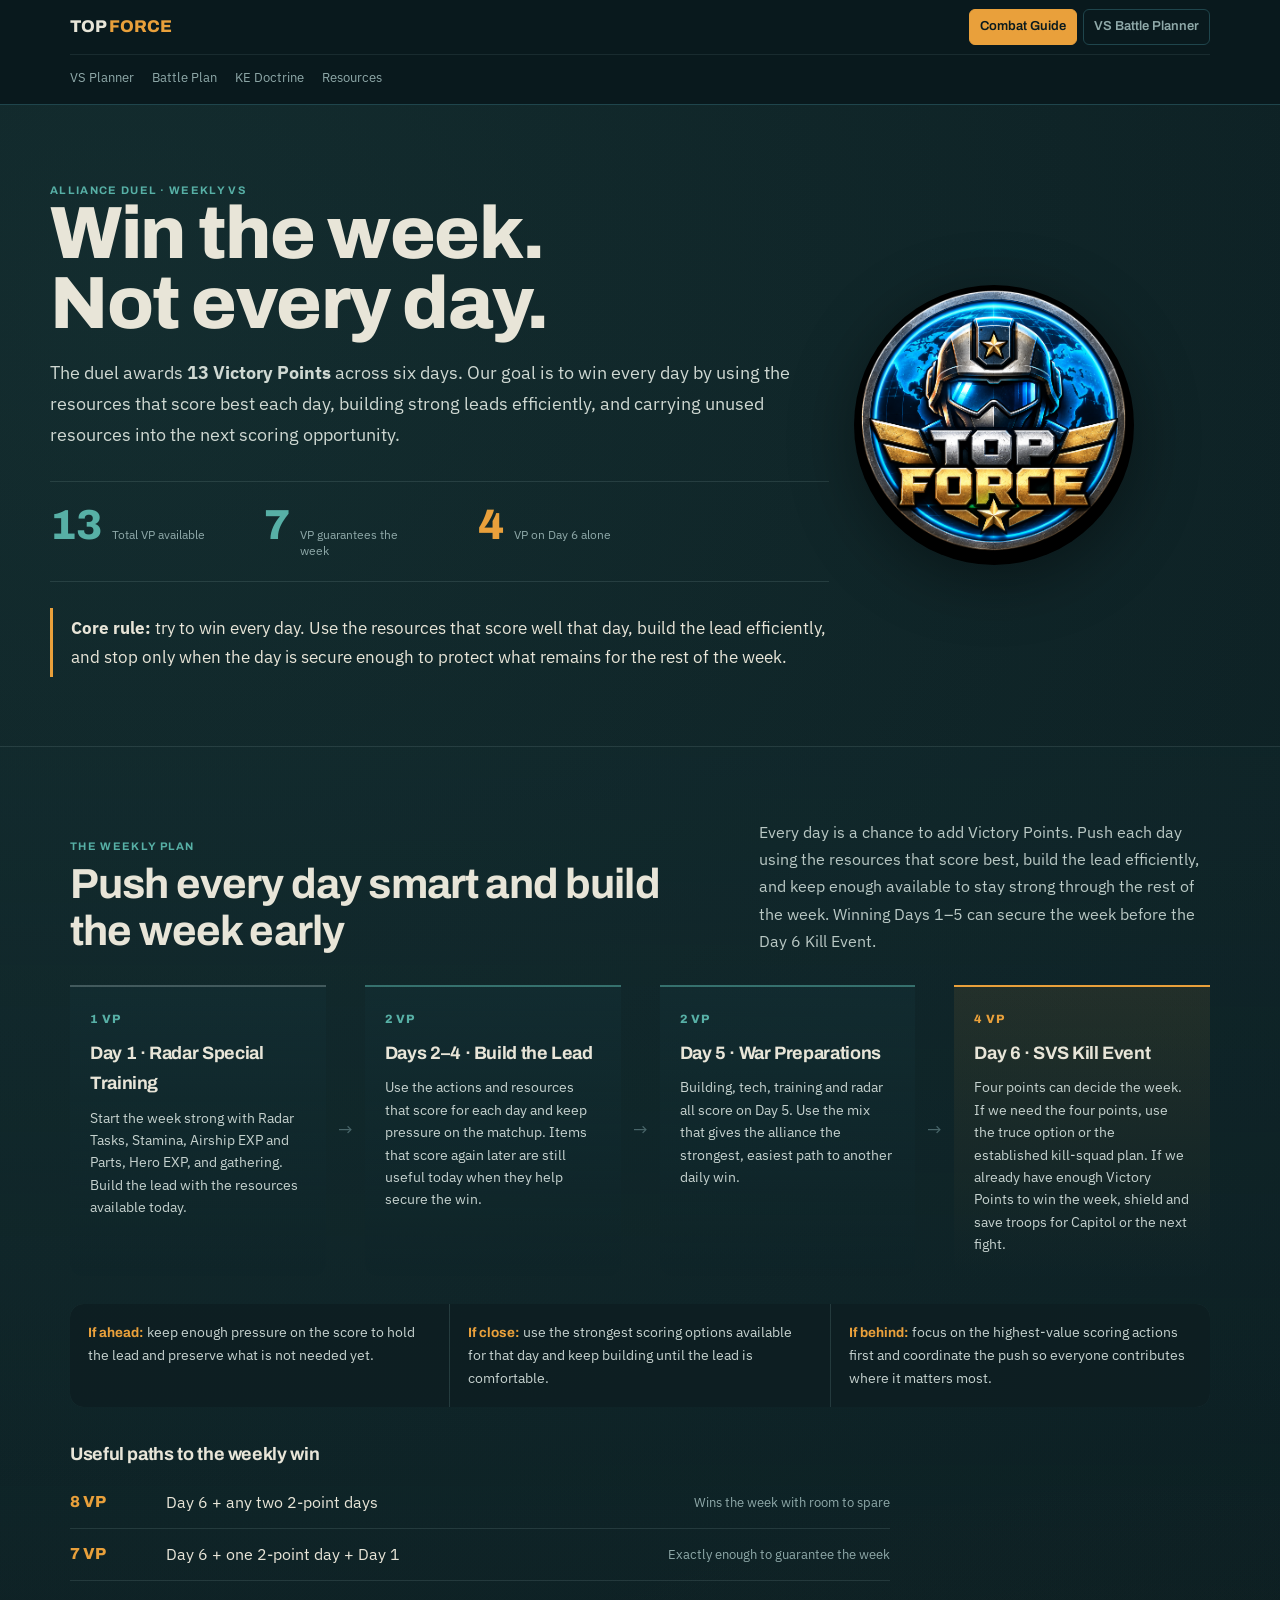
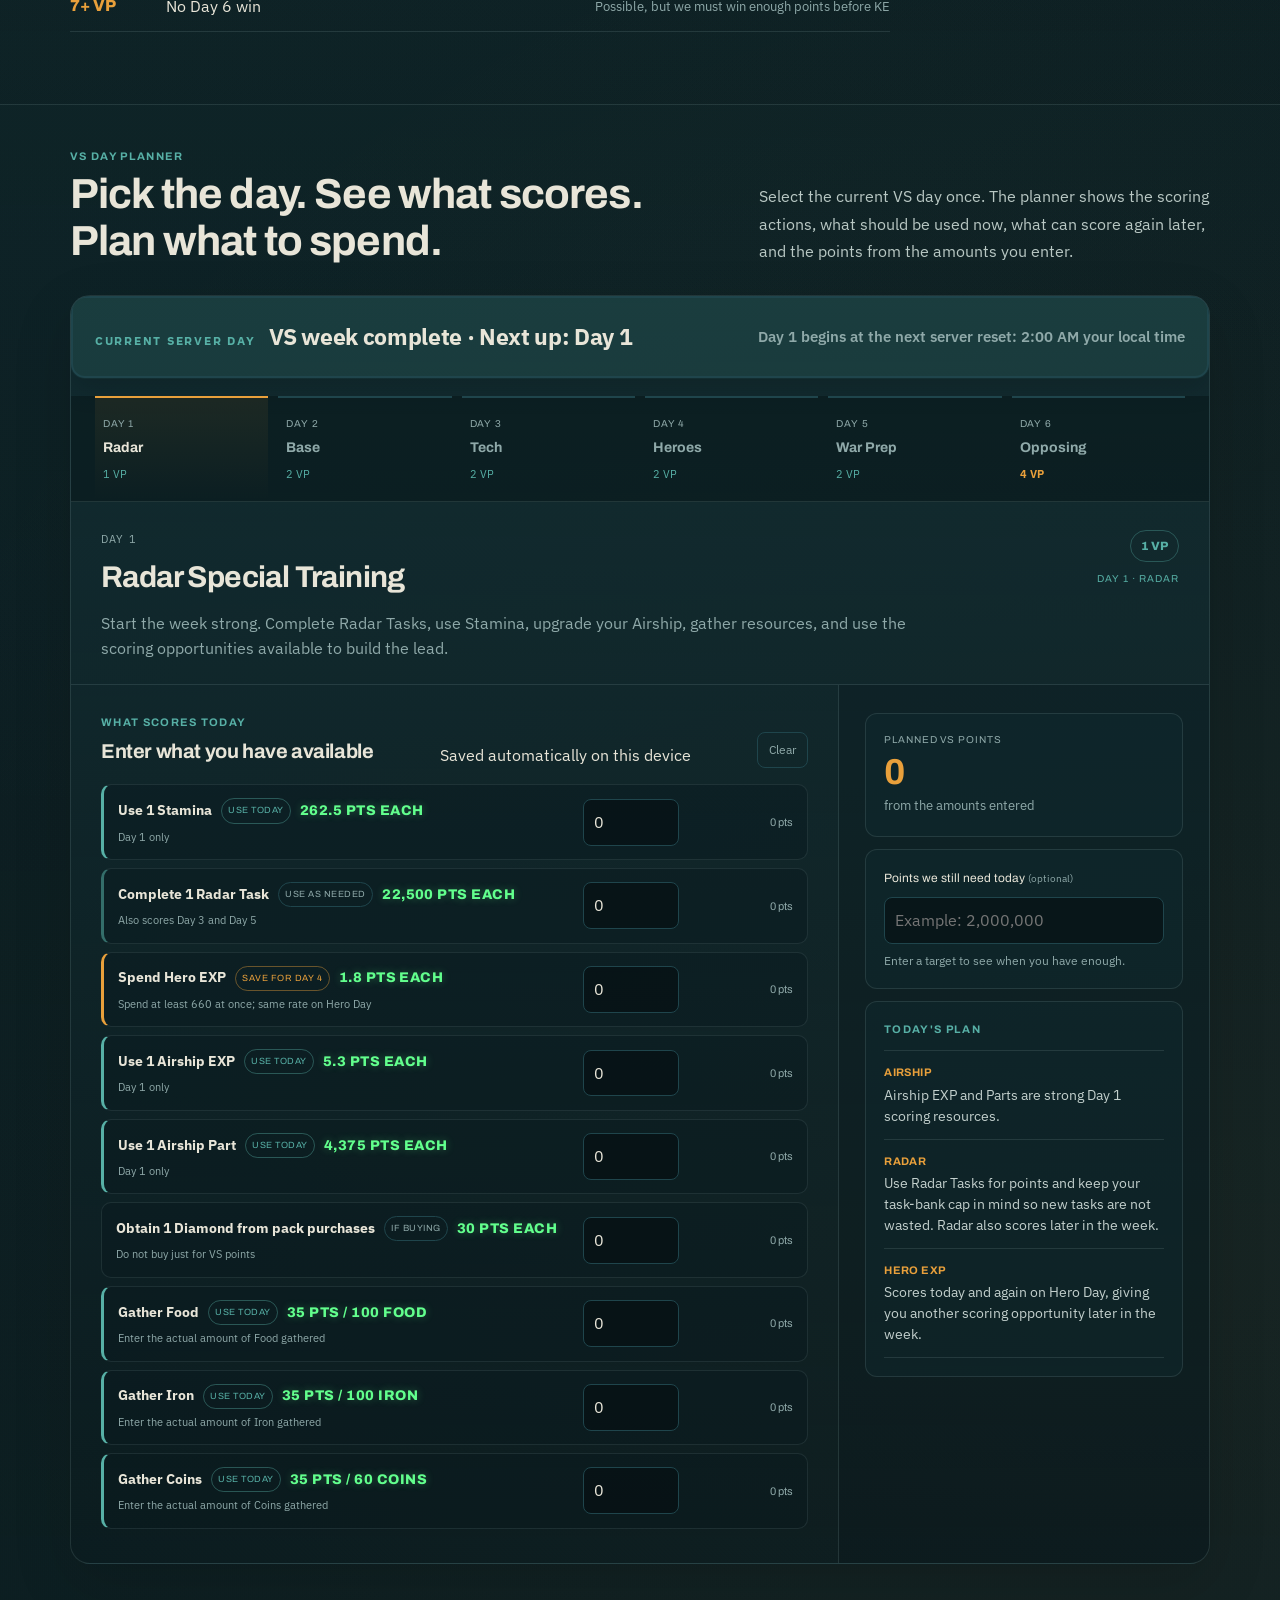
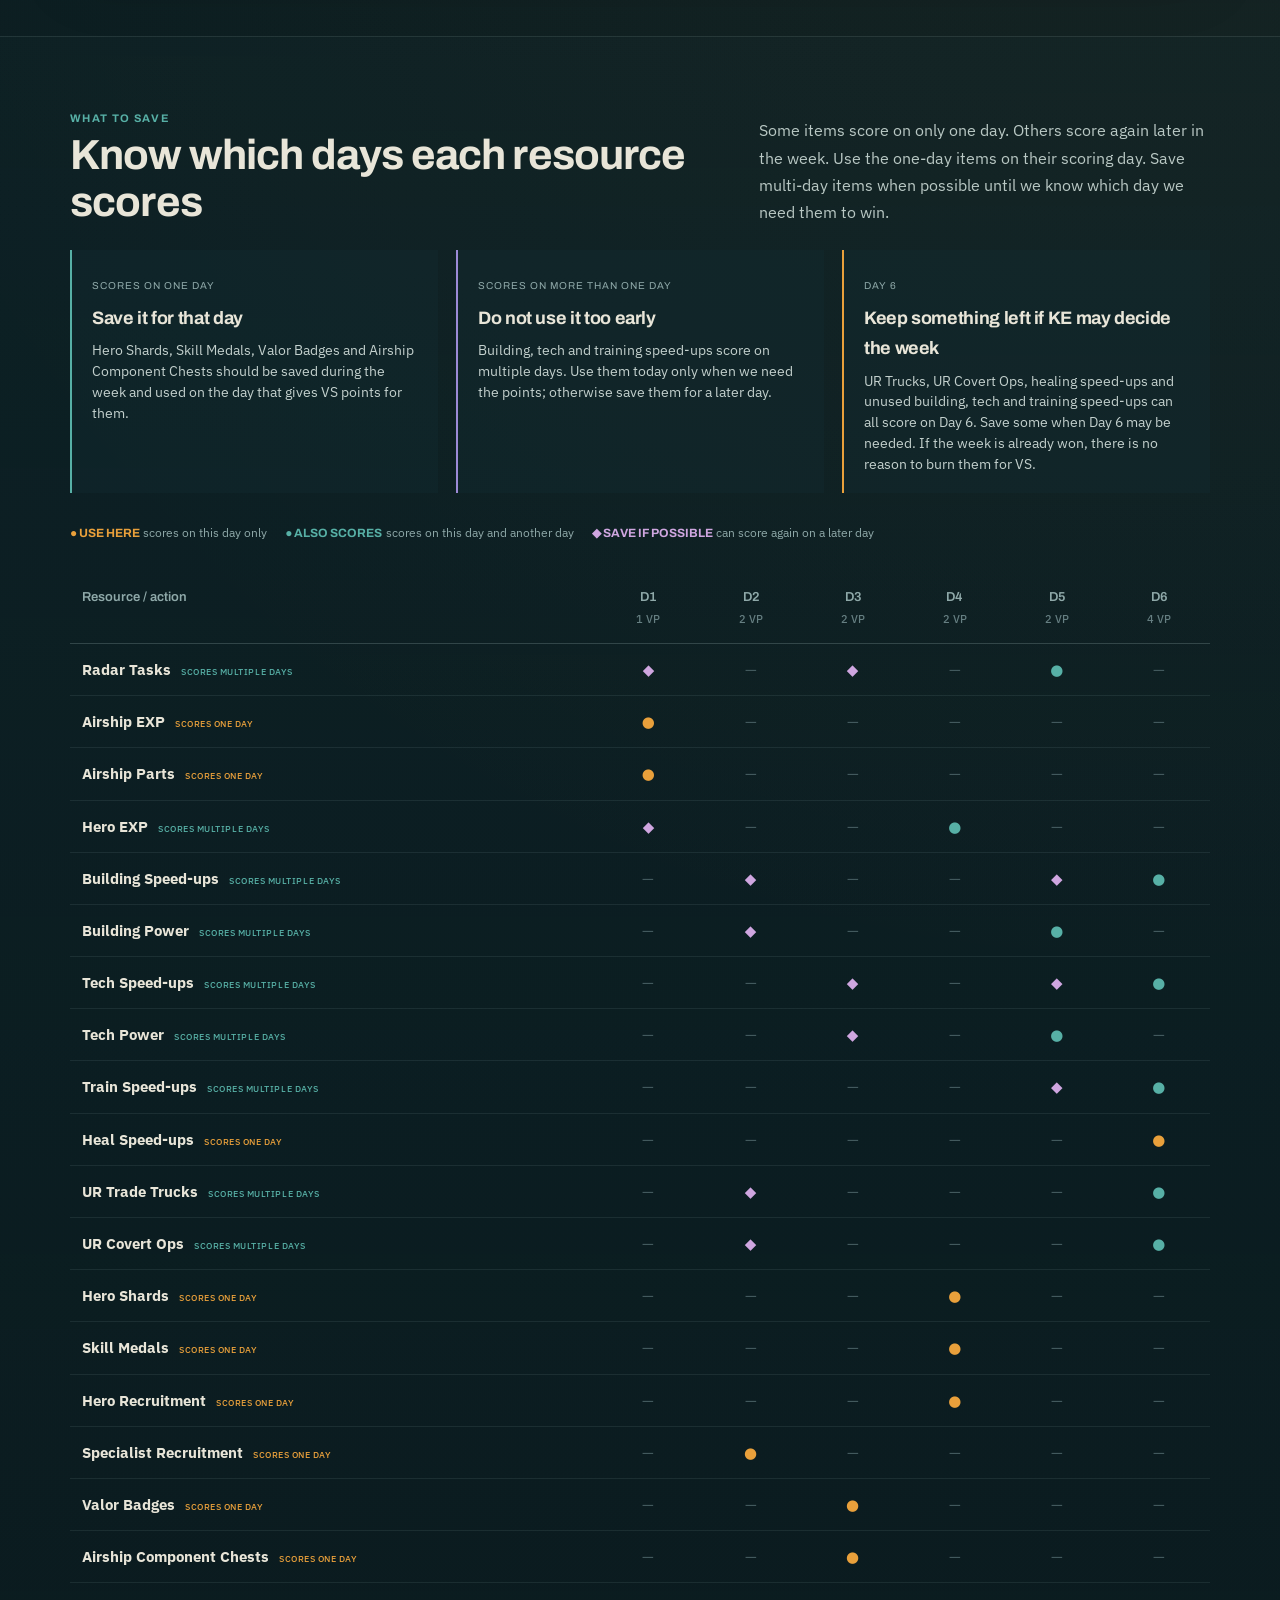
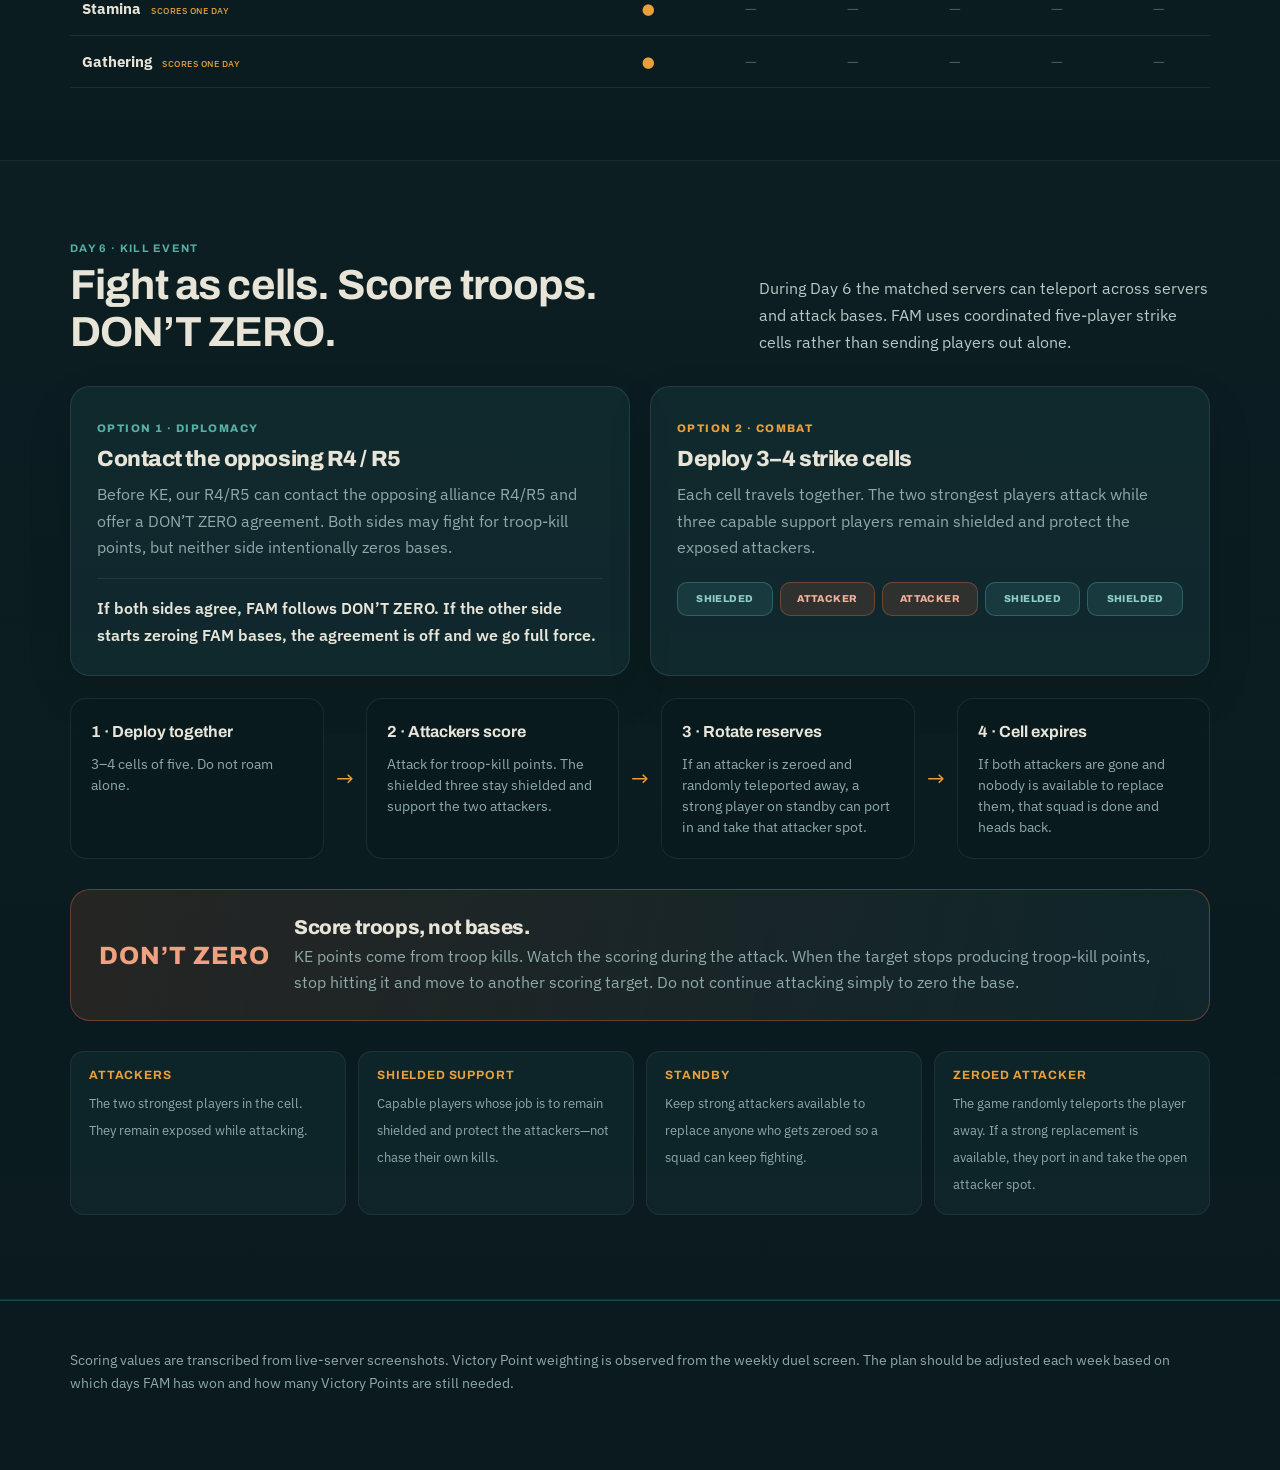
==== commit 32aeb947: "Add files via upload" ====
--- a/index.html
+++ b/index.html
@@ -32,7 +32,7 @@
     <nav class="jump" aria-label="Sections">
       <a href="#planner">VS Planner</a><a href="#battleplan">Battle Plan</a><a href="#ke-doctrine">KE Doctrine</a><a href="#matrix">Resources</a>
     </nav>
-    <div class="page-nav" aria-label="Guide pages"><a href="./index.html">Combat Guide</a><a class="active" href="./vs-battle.html">VS Planner</a></div>
+    <div class="page-nav" aria-label="Guide pages"><a  class="active" href="./index.html">Combat Guide</a><a href="./vs-battle.html">VS Battle Planner</a></div>
   </div>
 </header>
 
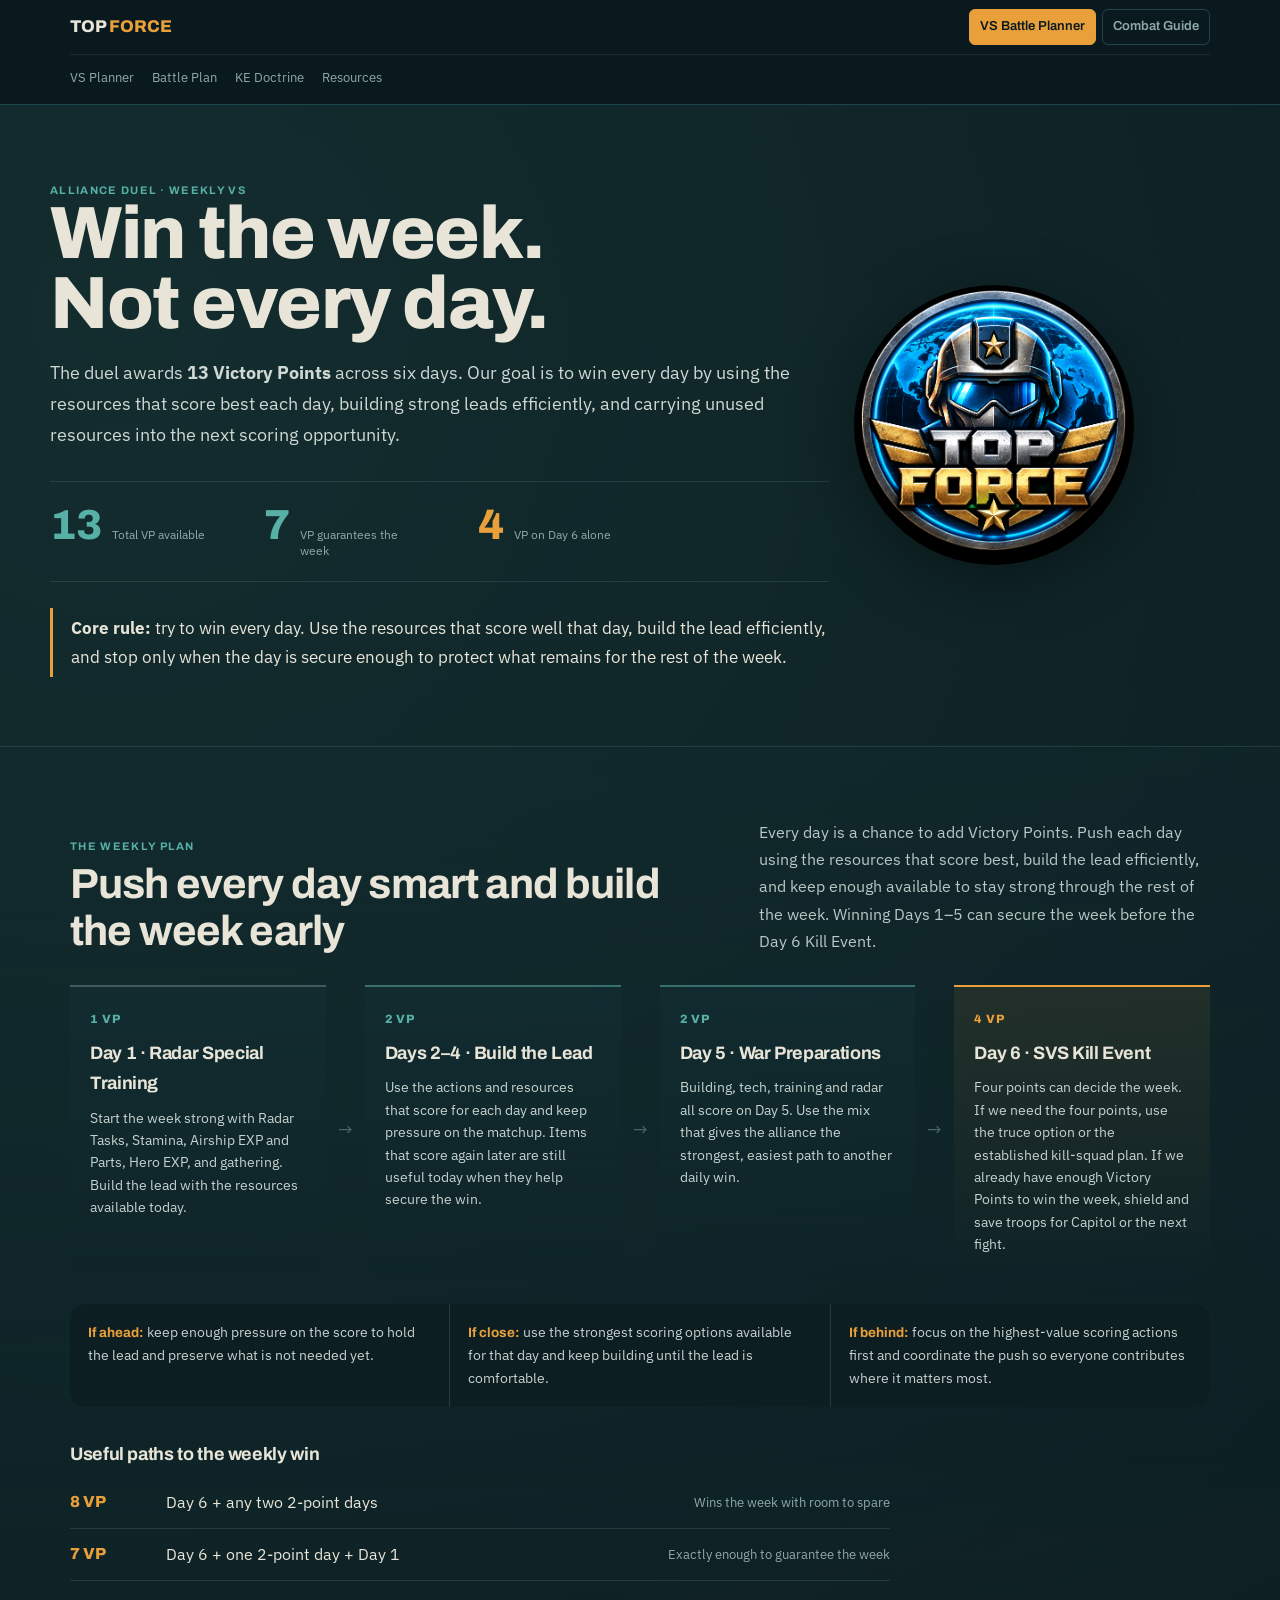
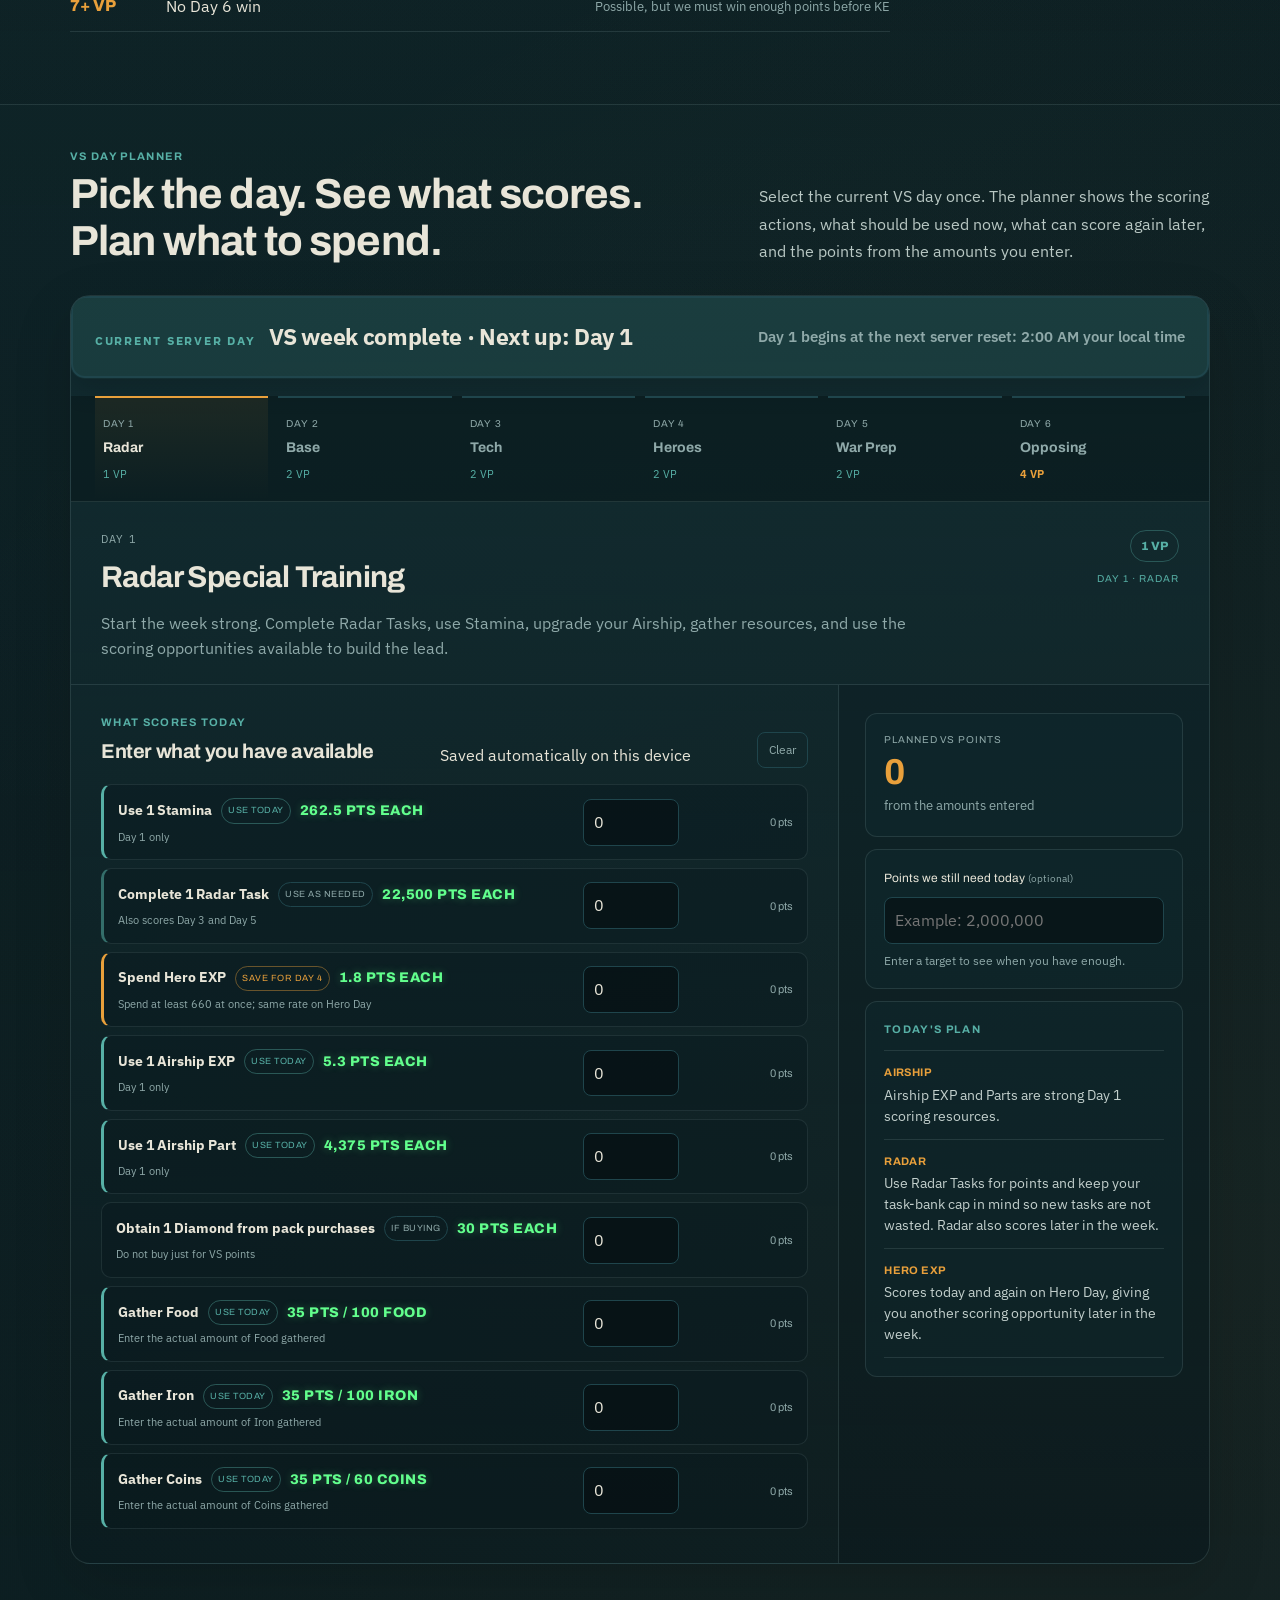
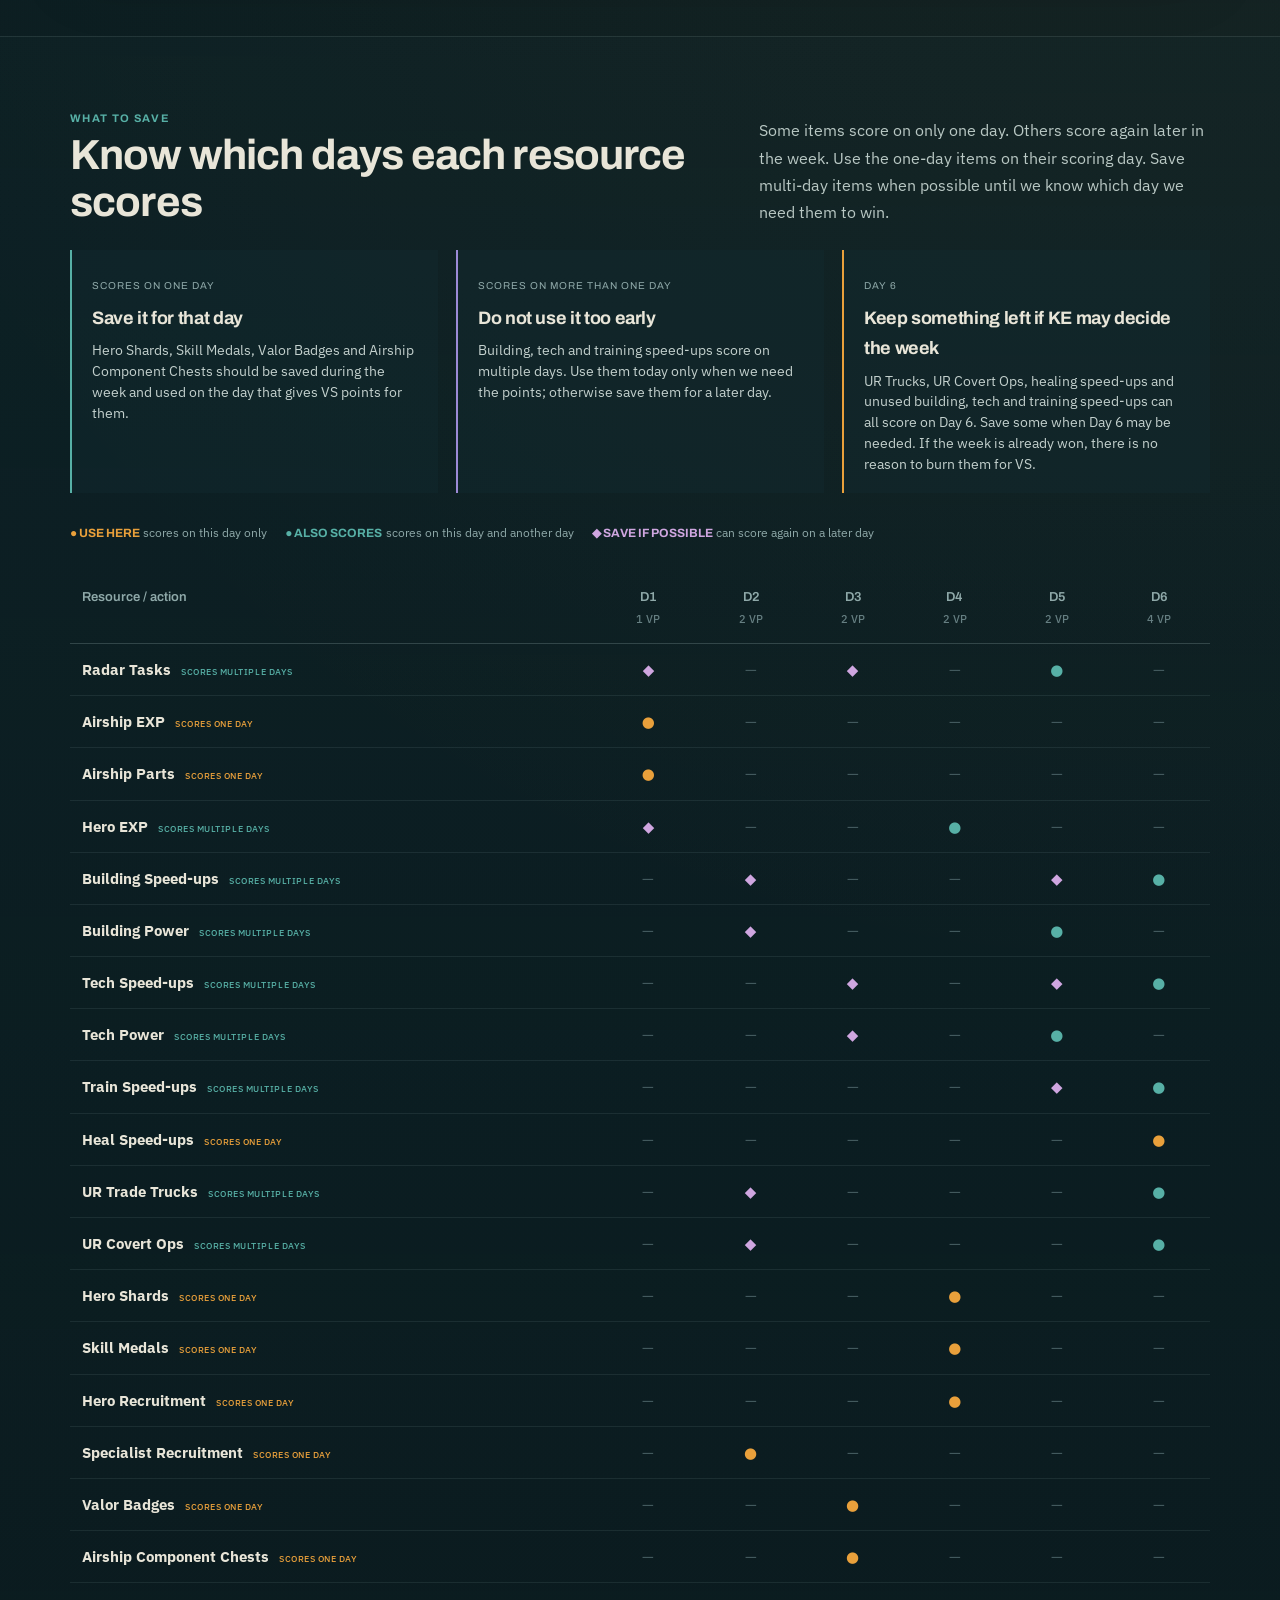
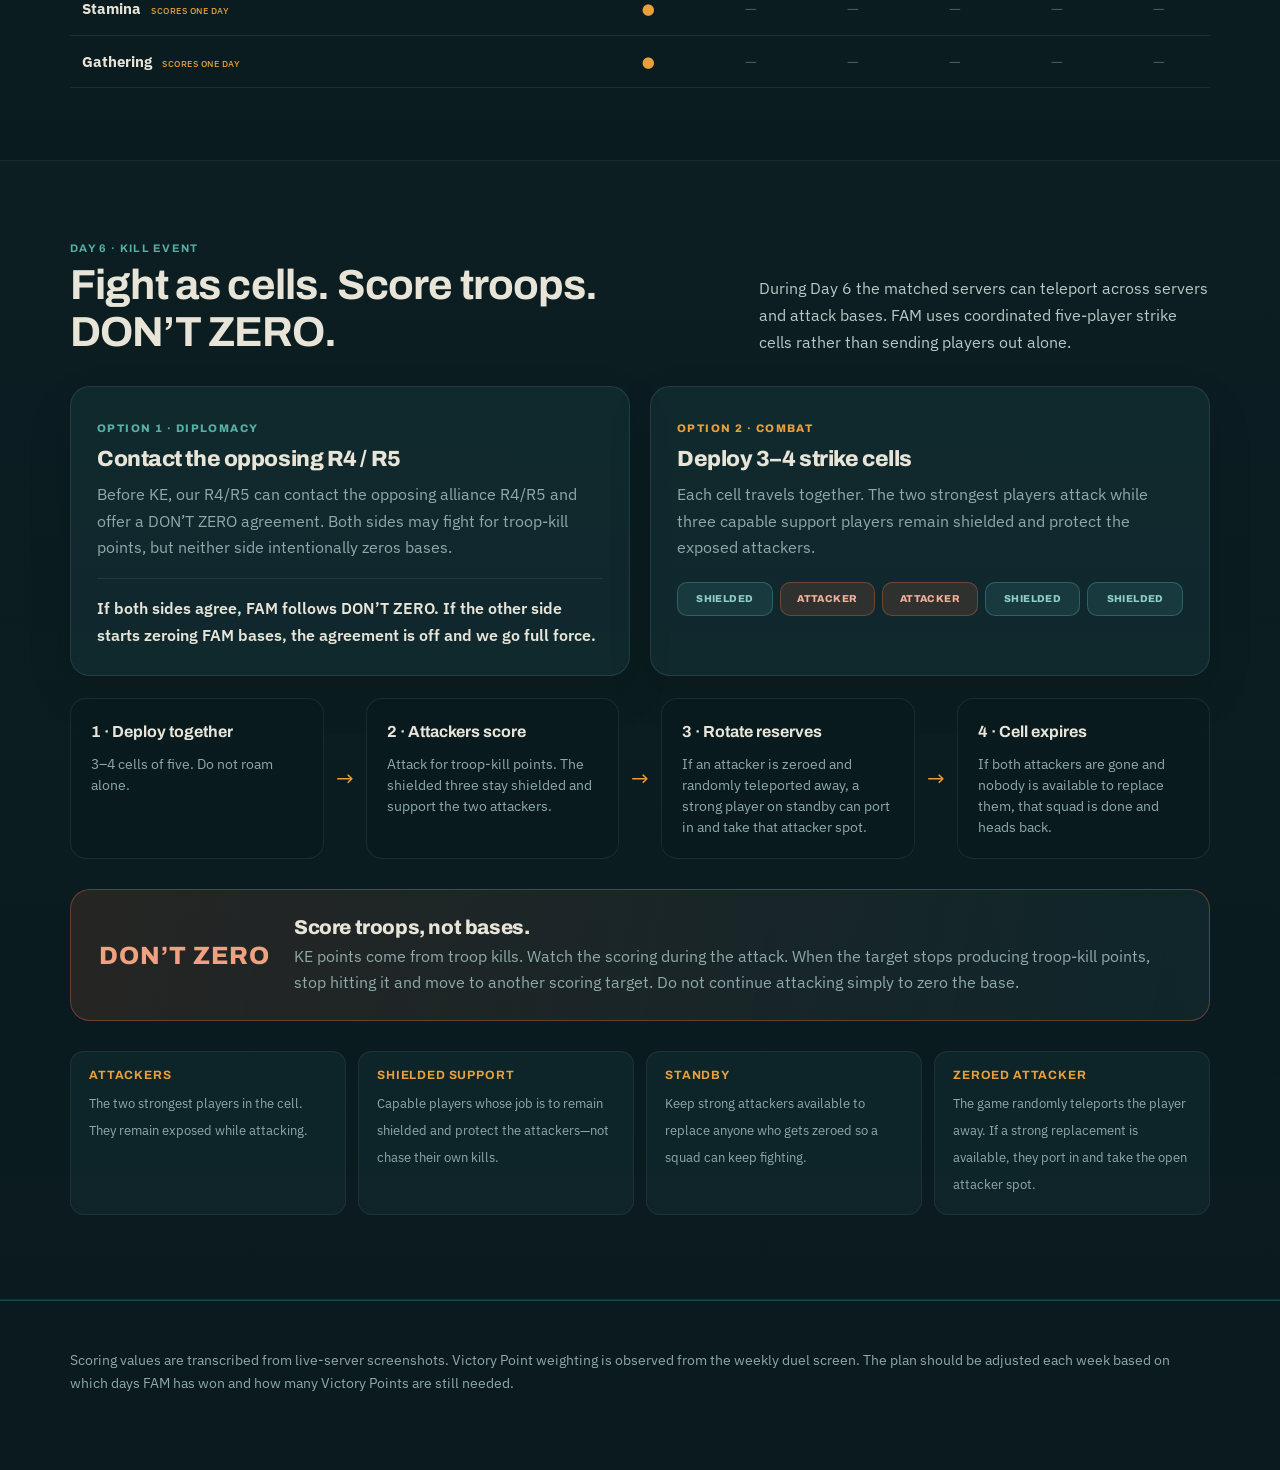
==== commit c7dc8acb: "Add files via upload" ====
--- a/index.html
+++ b/index.html
@@ -32,7 +32,7 @@
     <nav class="jump" aria-label="Sections">
       <a href="#planner">VS Planner</a><a href="#battleplan">Battle Plan</a><a href="#ke-doctrine">KE Doctrine</a><a href="#matrix">Resources</a>
     </nav>
-    <div class="page-nav" aria-label="Guide pages"><a  class="active" href="./index.html">Combat Guide</a><a href="./vs-battle.html">VS Battle Planner</a></div>
+    <div class="page-nav" aria-label="Guide pages"><a  class="active" href="./index.html">VS Battle Planner</a><a href="./combat_guide.html">Combat Guide</a></div>
   </div>
 </header>
 
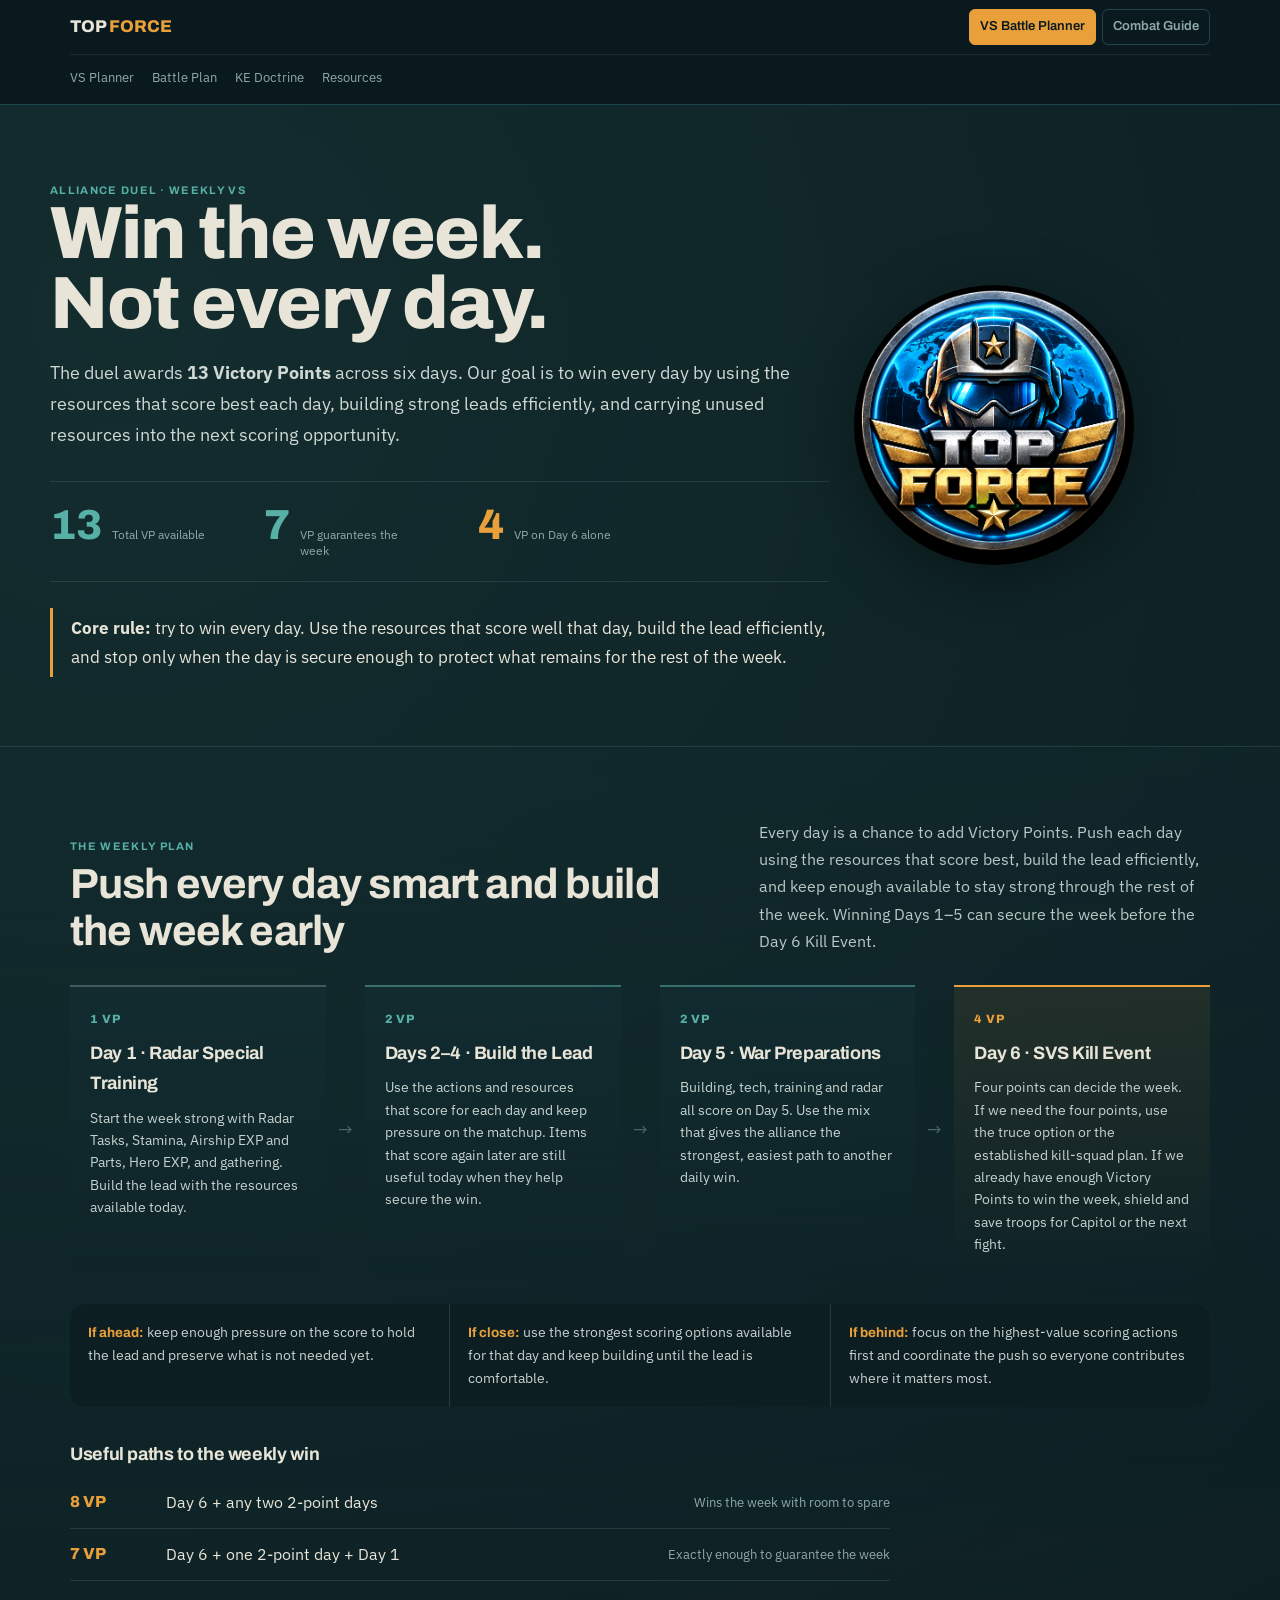
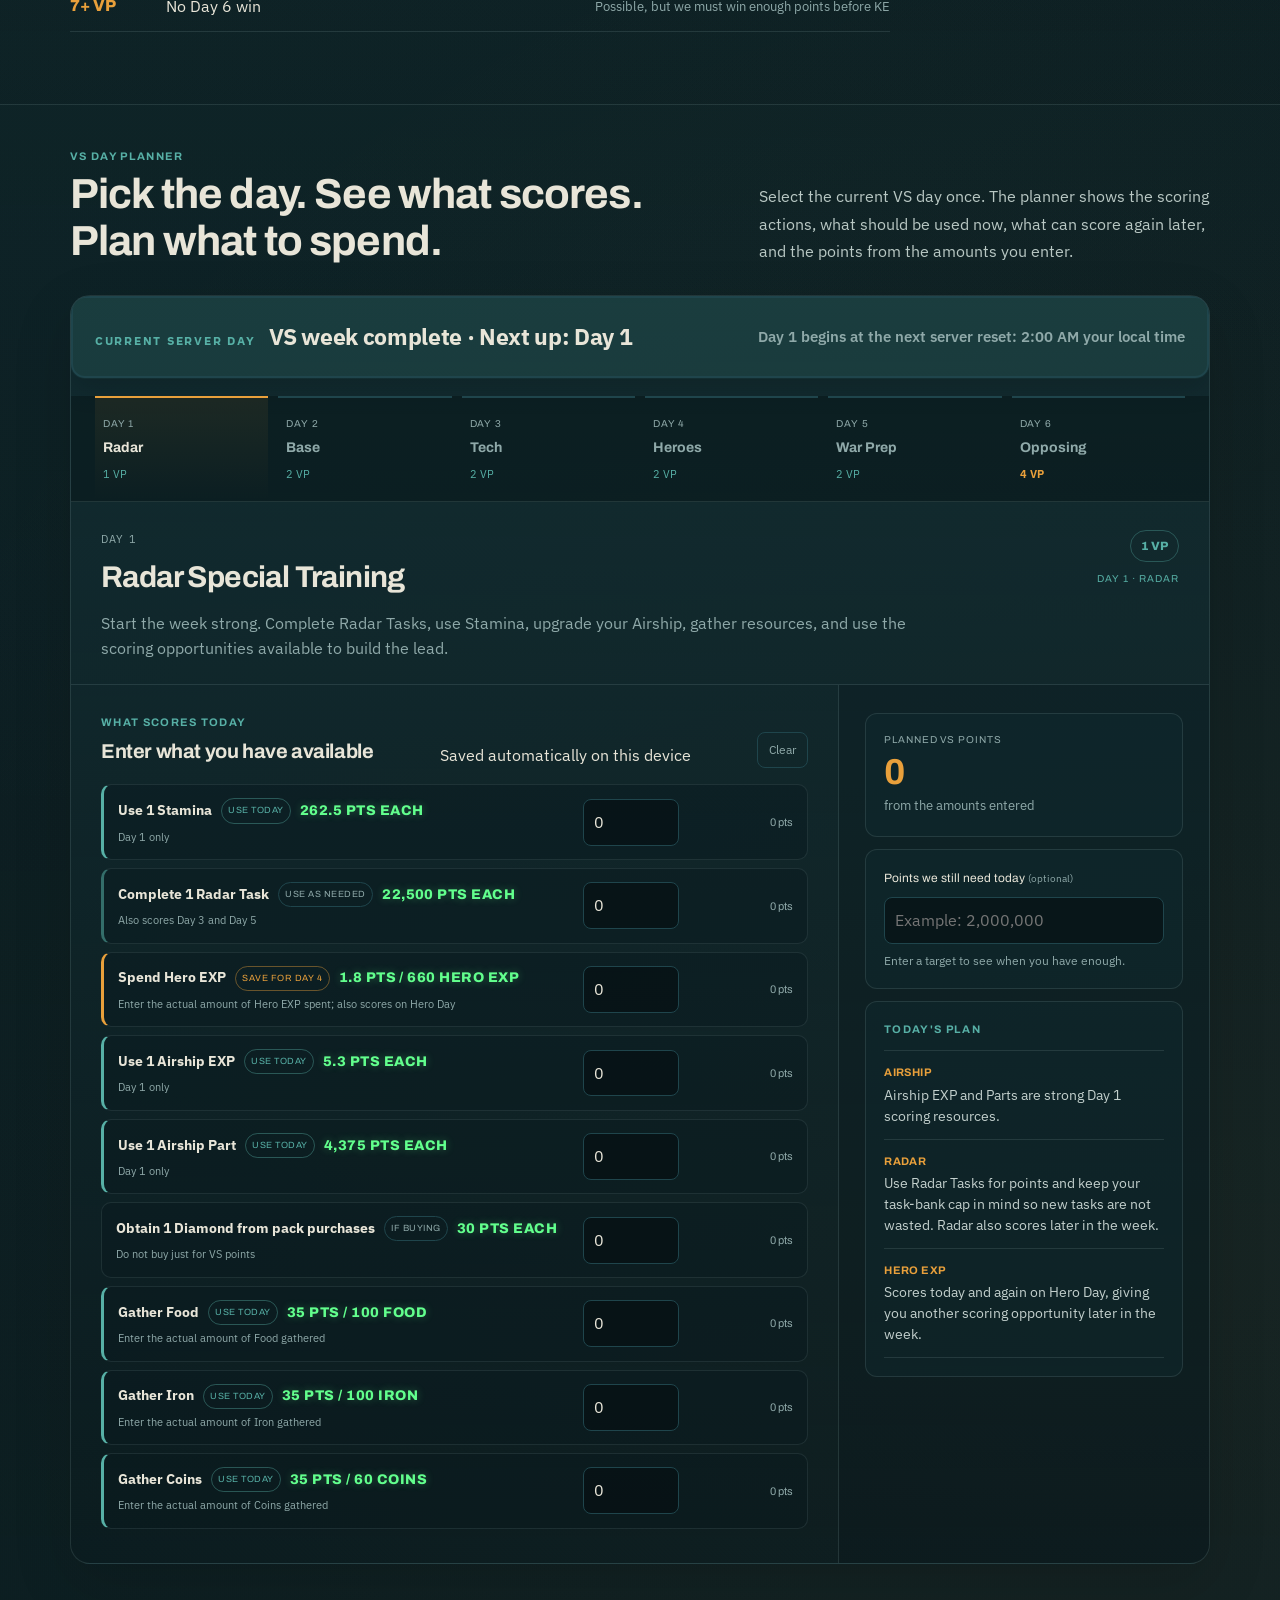
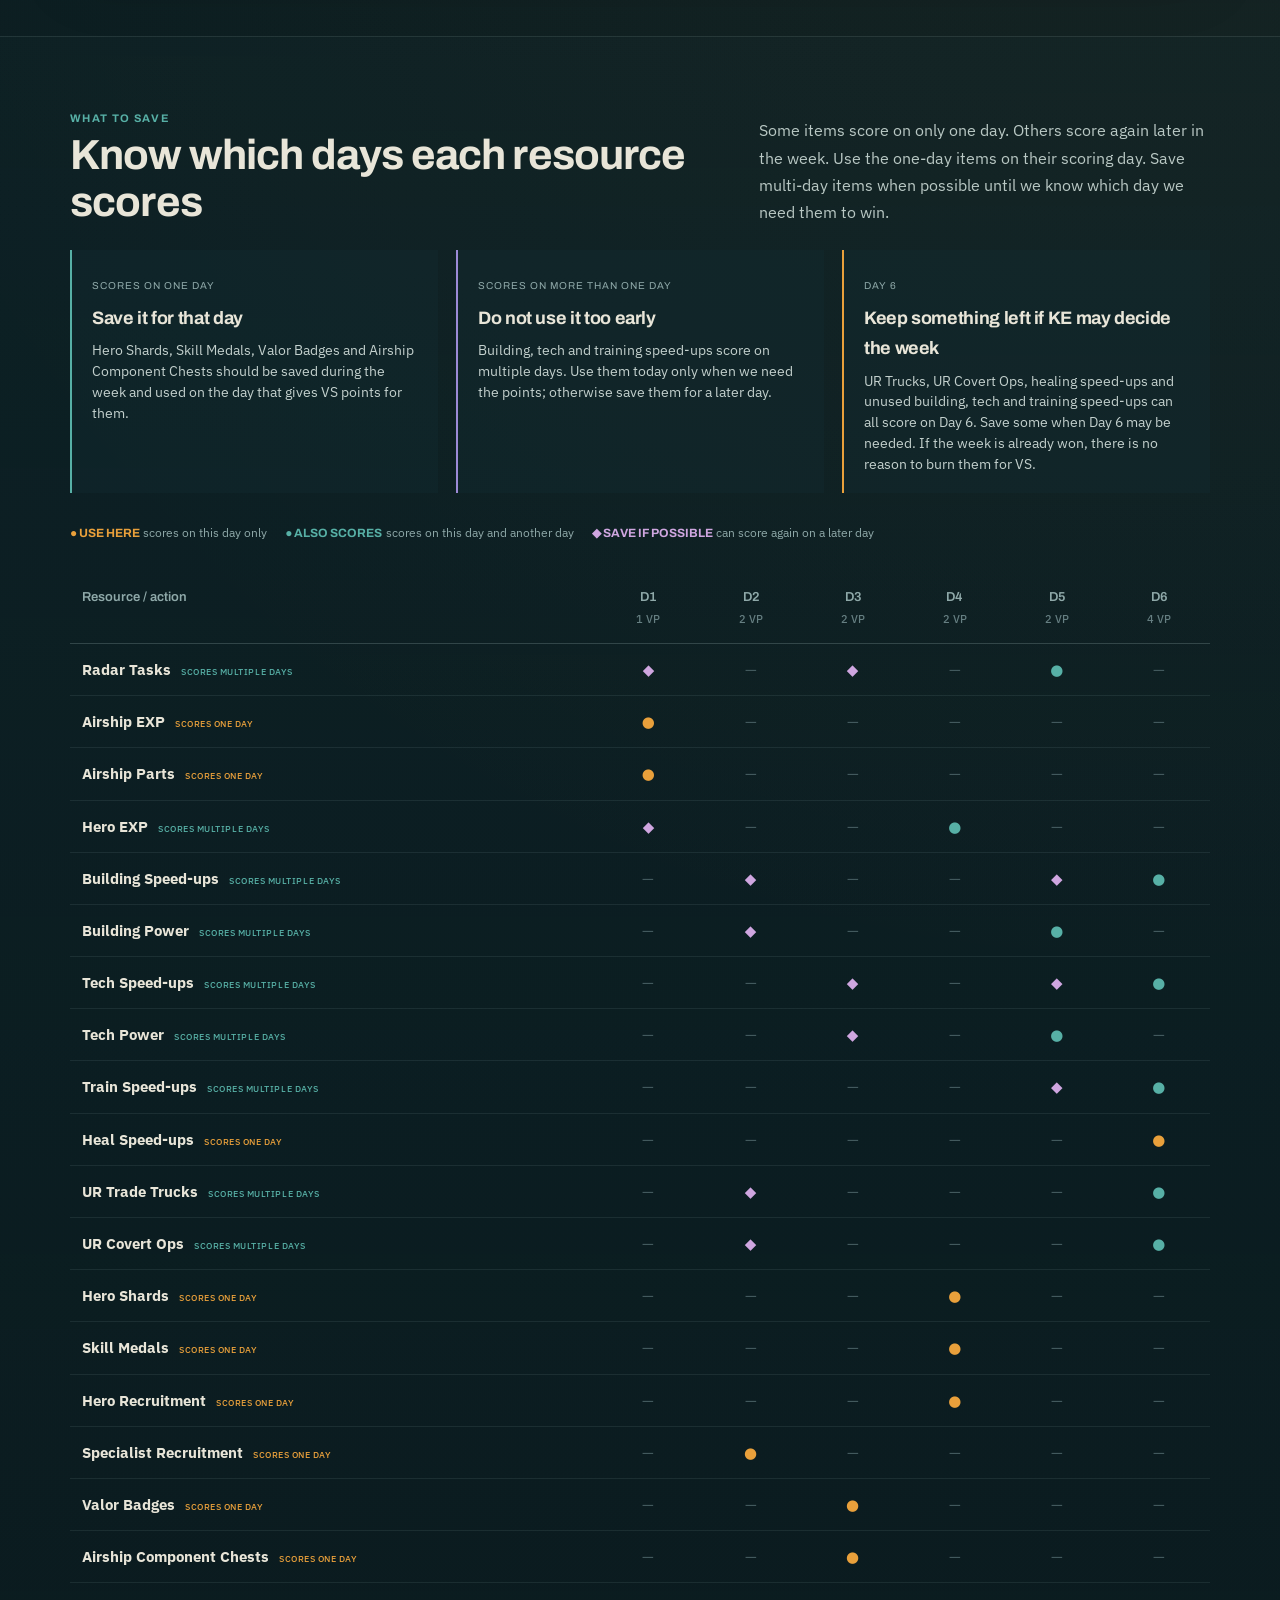
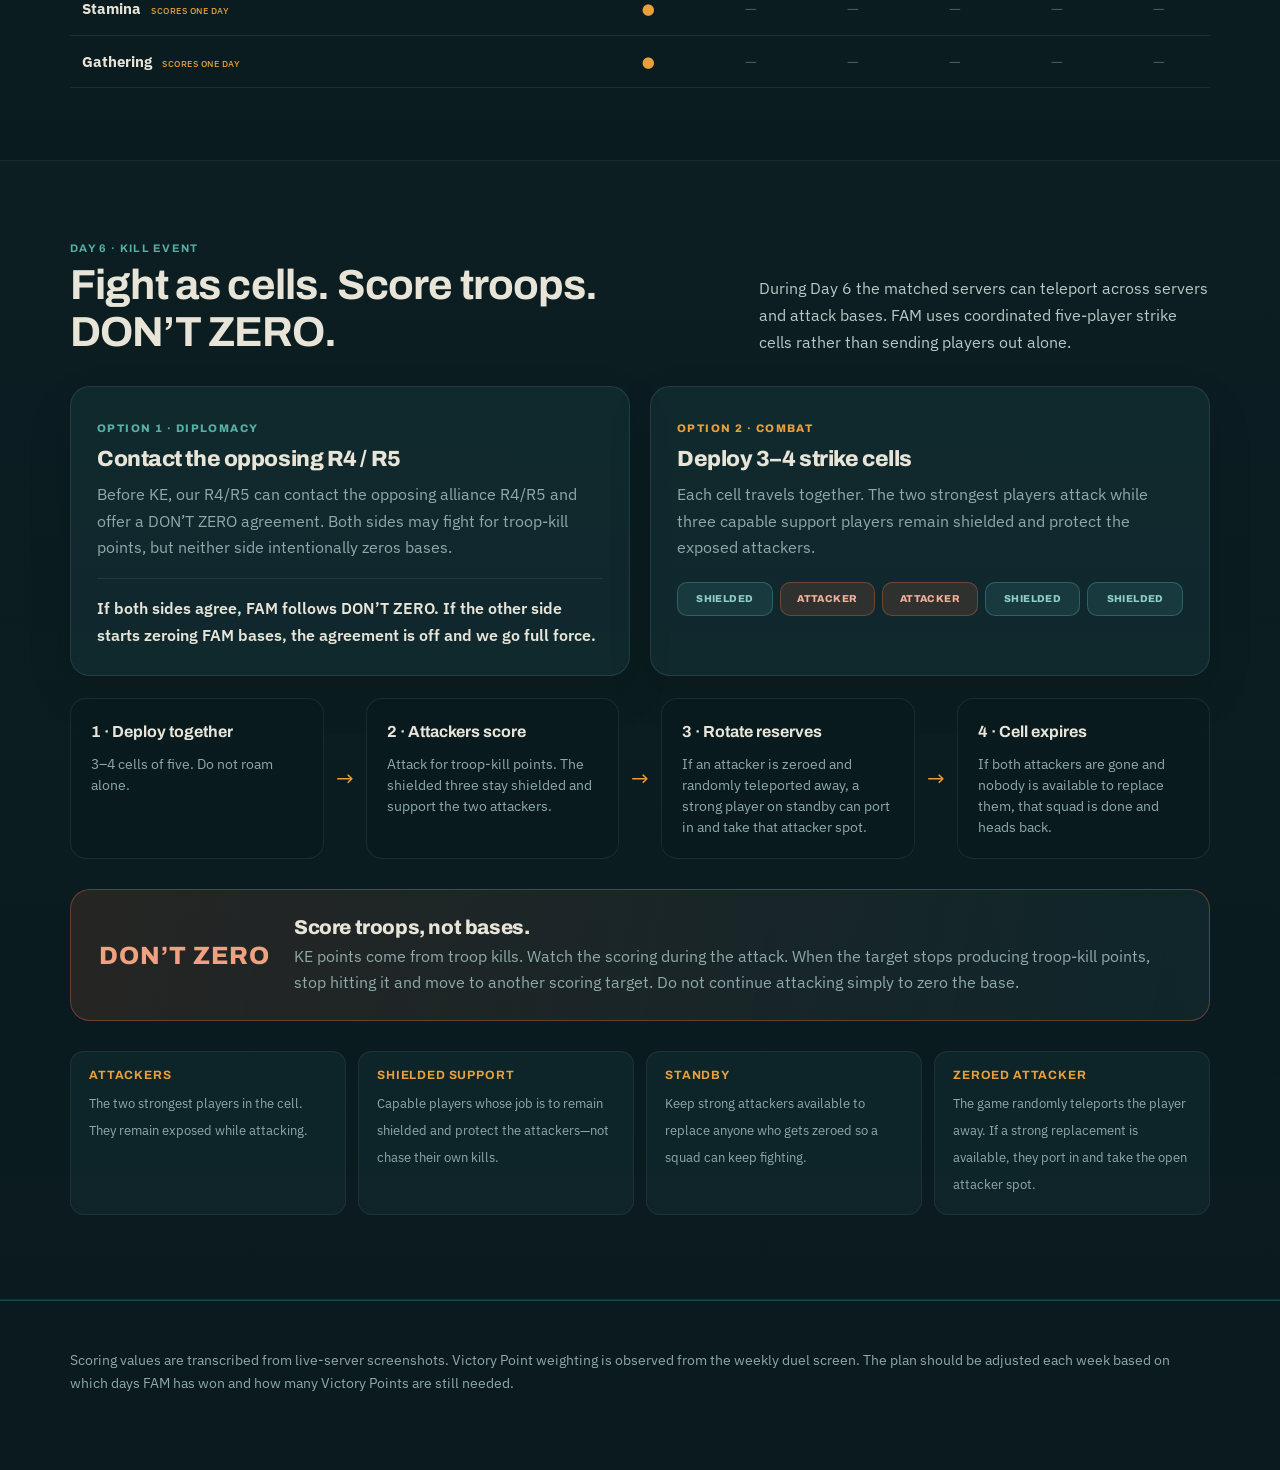
==== commit e4bfa0eb: "Update index.html" ====
--- a/index.html
+++ b/index.html
@@ -219,7 +219,7 @@
 1:{name:'Radar Special Training',vp:1,posture:'DAY 1 · RADAR',postureCopy:'Start the week strong. Complete Radar Tasks, use Stamina, upgrade your Airship, gather resources, and use the scoring opportunities available to build the lead.',scores:[
  {label:'Use 1 Stamina',rate:262.5,status:'USE TODAY',tone:'use',note:'Day 1 only'},
  {label:'Complete 1 Radar Task',rate:22500,status:'USE AS NEEDED',tone:'flex',note:'Also scores Day 3 and Day 5'},
- {label:'Spend Hero EXP',rate:1.8,status:'SAVE FOR DAY 4',tone:'save',note:'Spend at least 660 at once; same rate on Hero Day'},
+ {label:'Spend Hero EXP',rate:1.8,divisor:660,rateText:'1.8 PTS / 660 HERO EXP',status:'SAVE FOR DAY 4',tone:'save',note:'Enter the actual amount of Hero EXP spent; also scores on Hero Day'},
  {label:'Use 1 Airship EXP',rate:5.3,status:'USE TODAY',tone:'use',note:'Day 1 only'},
  {label:'Use 1 Airship Part',rate:4375,status:'USE TODAY',tone:'use',note:'Day 1 only'},
  {label:'Obtain 1 Diamond from pack purchases',rate:30,status:'IF BUYING',tone:'neutral',note:'Do not buy just for VS points'},
@@ -250,7 +250,7 @@
  advice:['USE: Valor Badges and Airship Component Chests.','RADAR: Use if needed, but it also scores Day 5.','SAVE: Tech speed-ups if the day is secure because they score again on Days 5 and 6.']},
 4:{name:'Heroes Progression',vp:2,posture:'HERO DAY',postureCopy:'This is where the Hero resources saved during the week should be used. Hero recruiting, shards, medals and Hero EXP all score here.',scores:[
  {label:'Recruit Heroes 1 time',rate:3375,status:'USE TODAY',tone:'use',note:'Hero Day'},
- {label:'Spend Hero EXP',rate:1.8,status:'USE TODAY',tone:'use',note:'Spend at least 660 at once'},
+ {label:'Spend Hero EXP',rate:1.8,divisor:660,rateText:'1.8 PTS / 660 HERO EXP',status:'USE TODAY',tone:'use',note:'Enter the actual amount of Hero EXP spent'},
  {label:'Use 1 UR Hero Shard',rate:17500,status:'USE TODAY',tone:'use',note:'Hero Day'},
  {label:'Use 1 SSR Hero Shard',rate:6125,status:'USE TODAY',tone:'use',note:'Hero Day'},
  {label:'Use 1 SR Hero Shard',rate:1750,status:'USE TODAY',tone:'use',note:'Hero Day'},
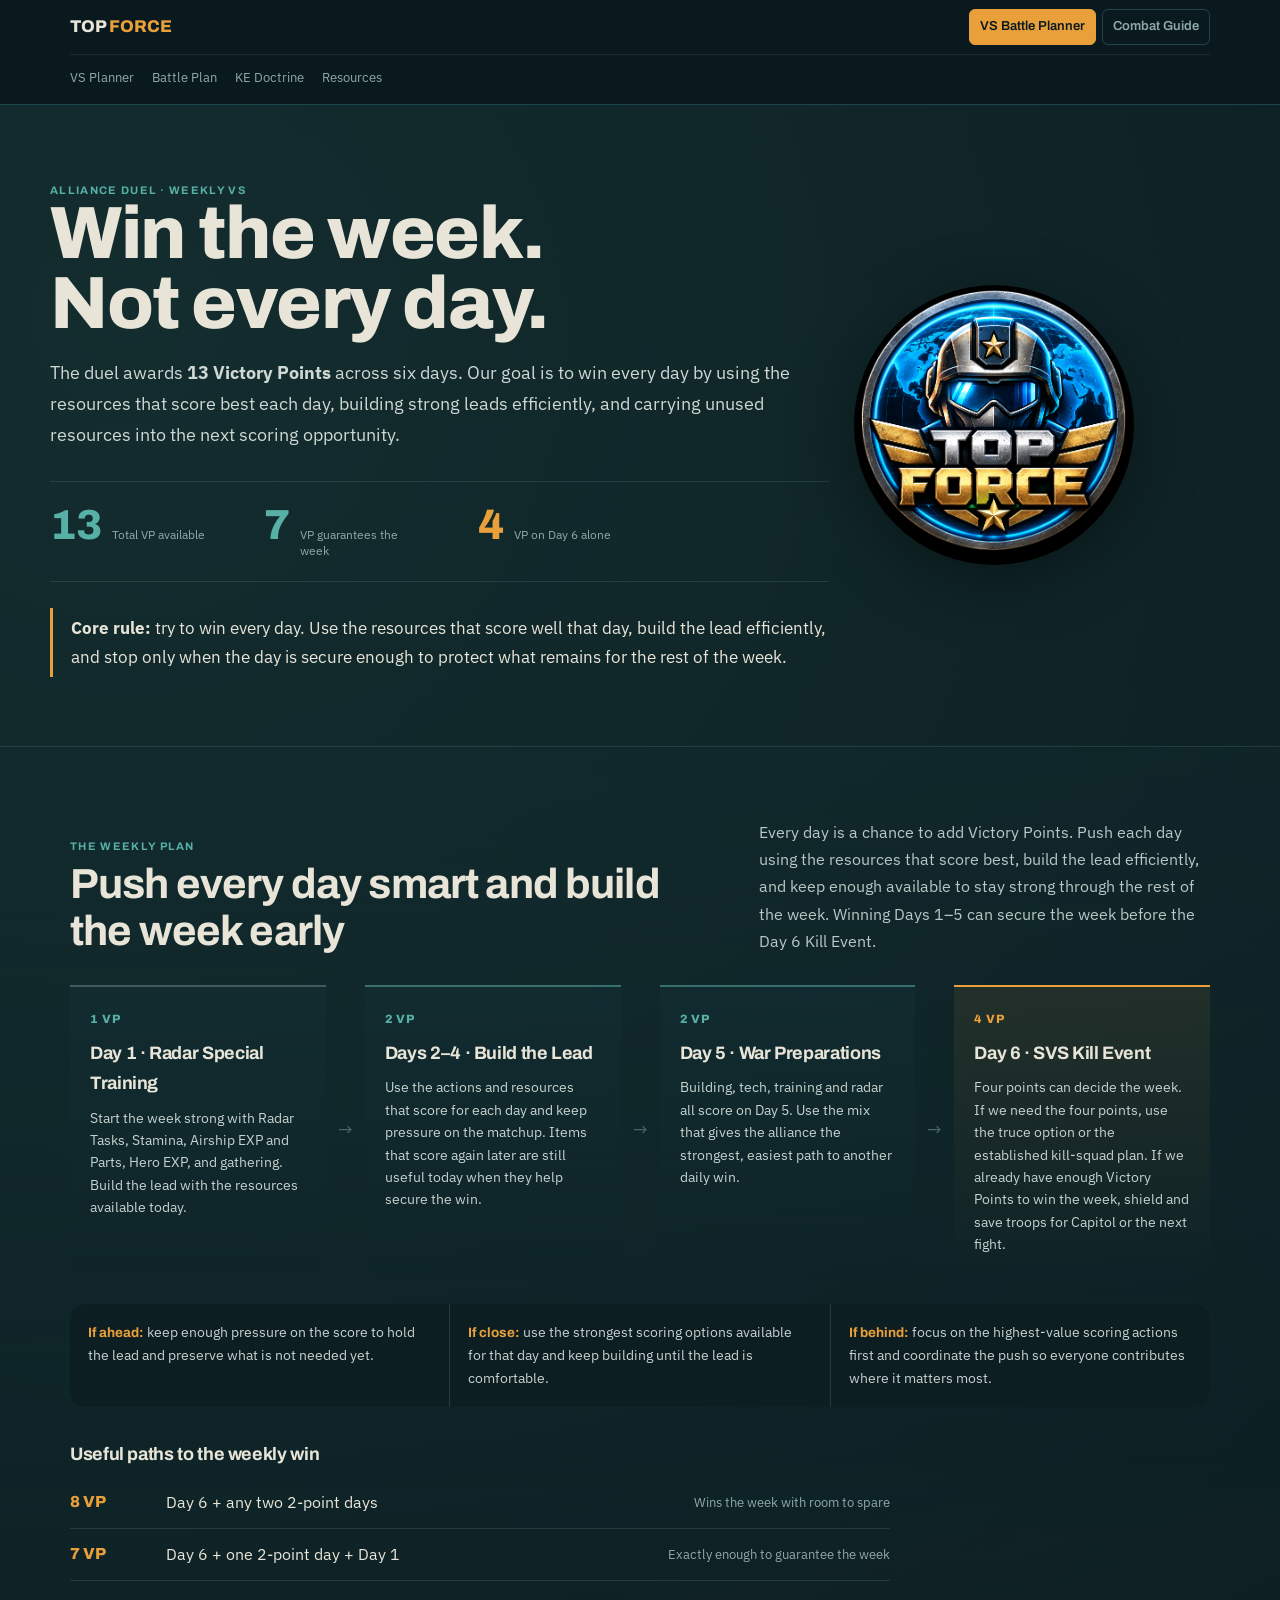
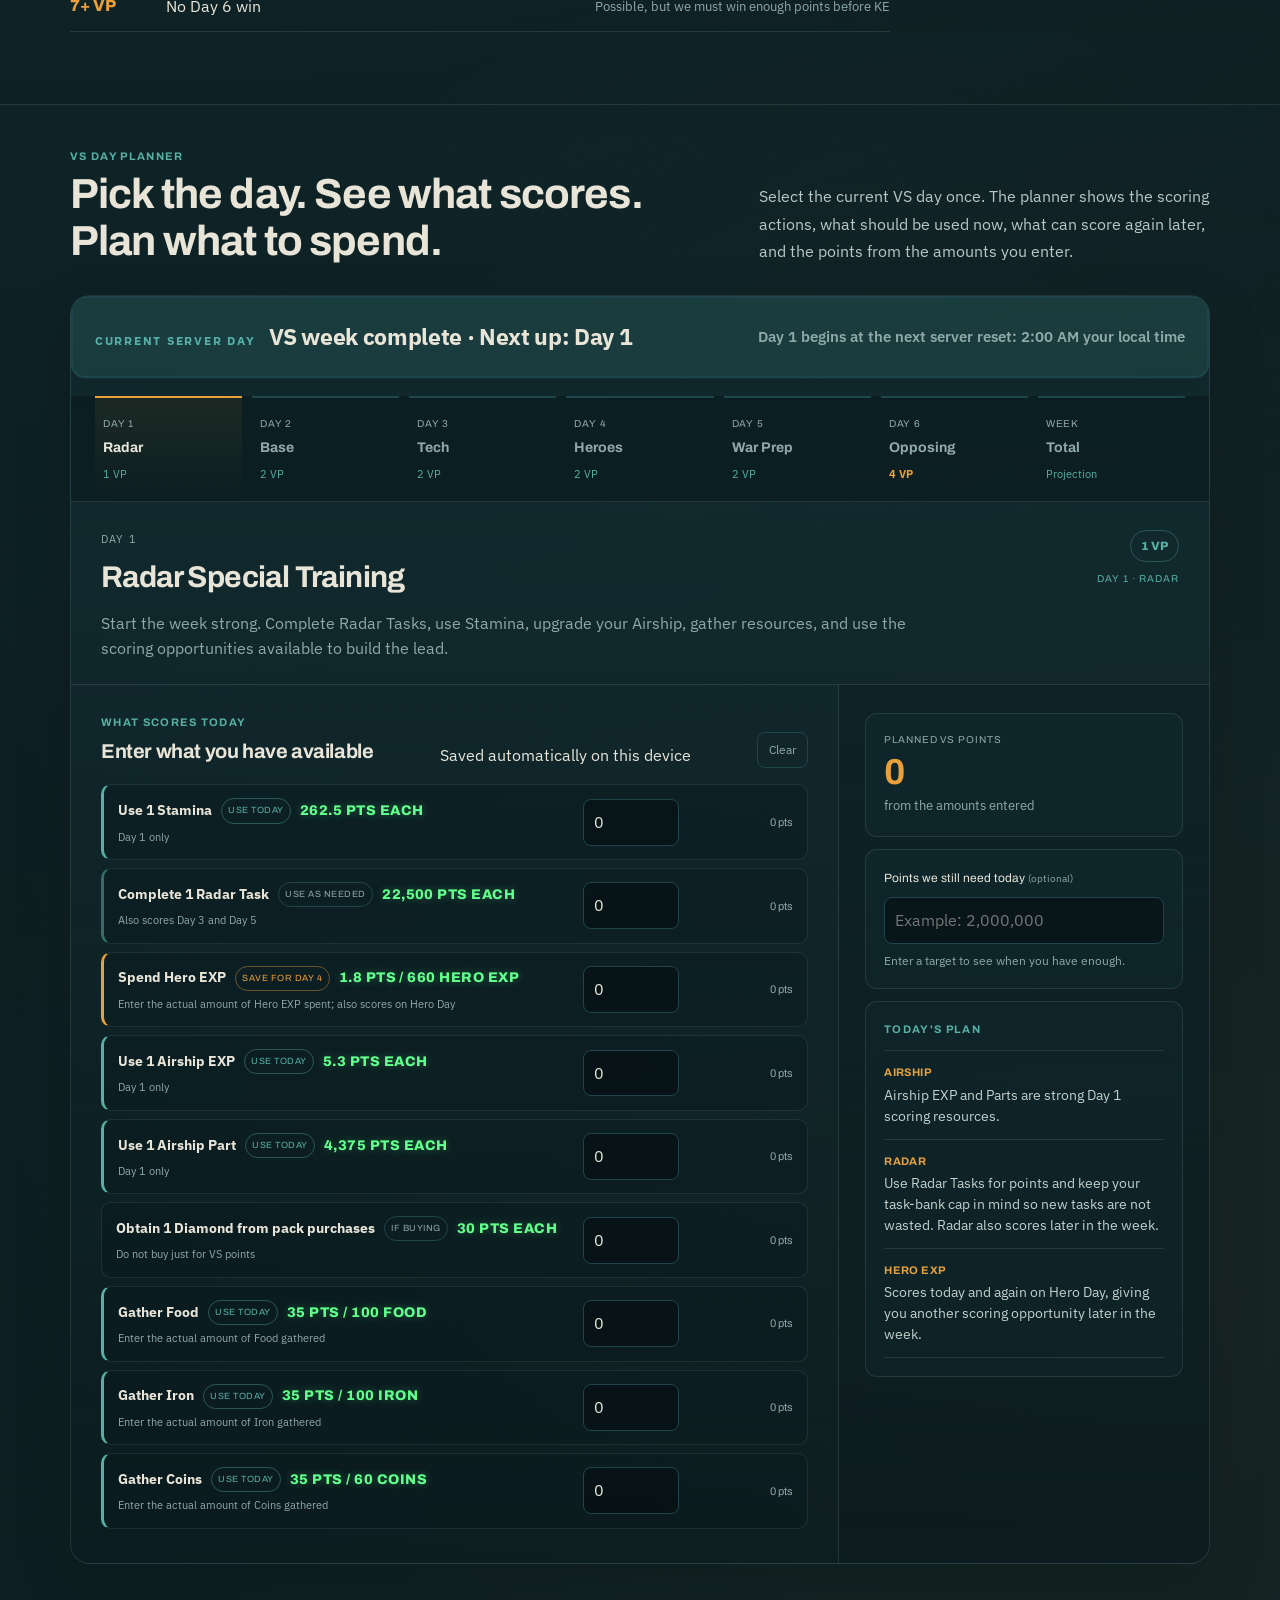
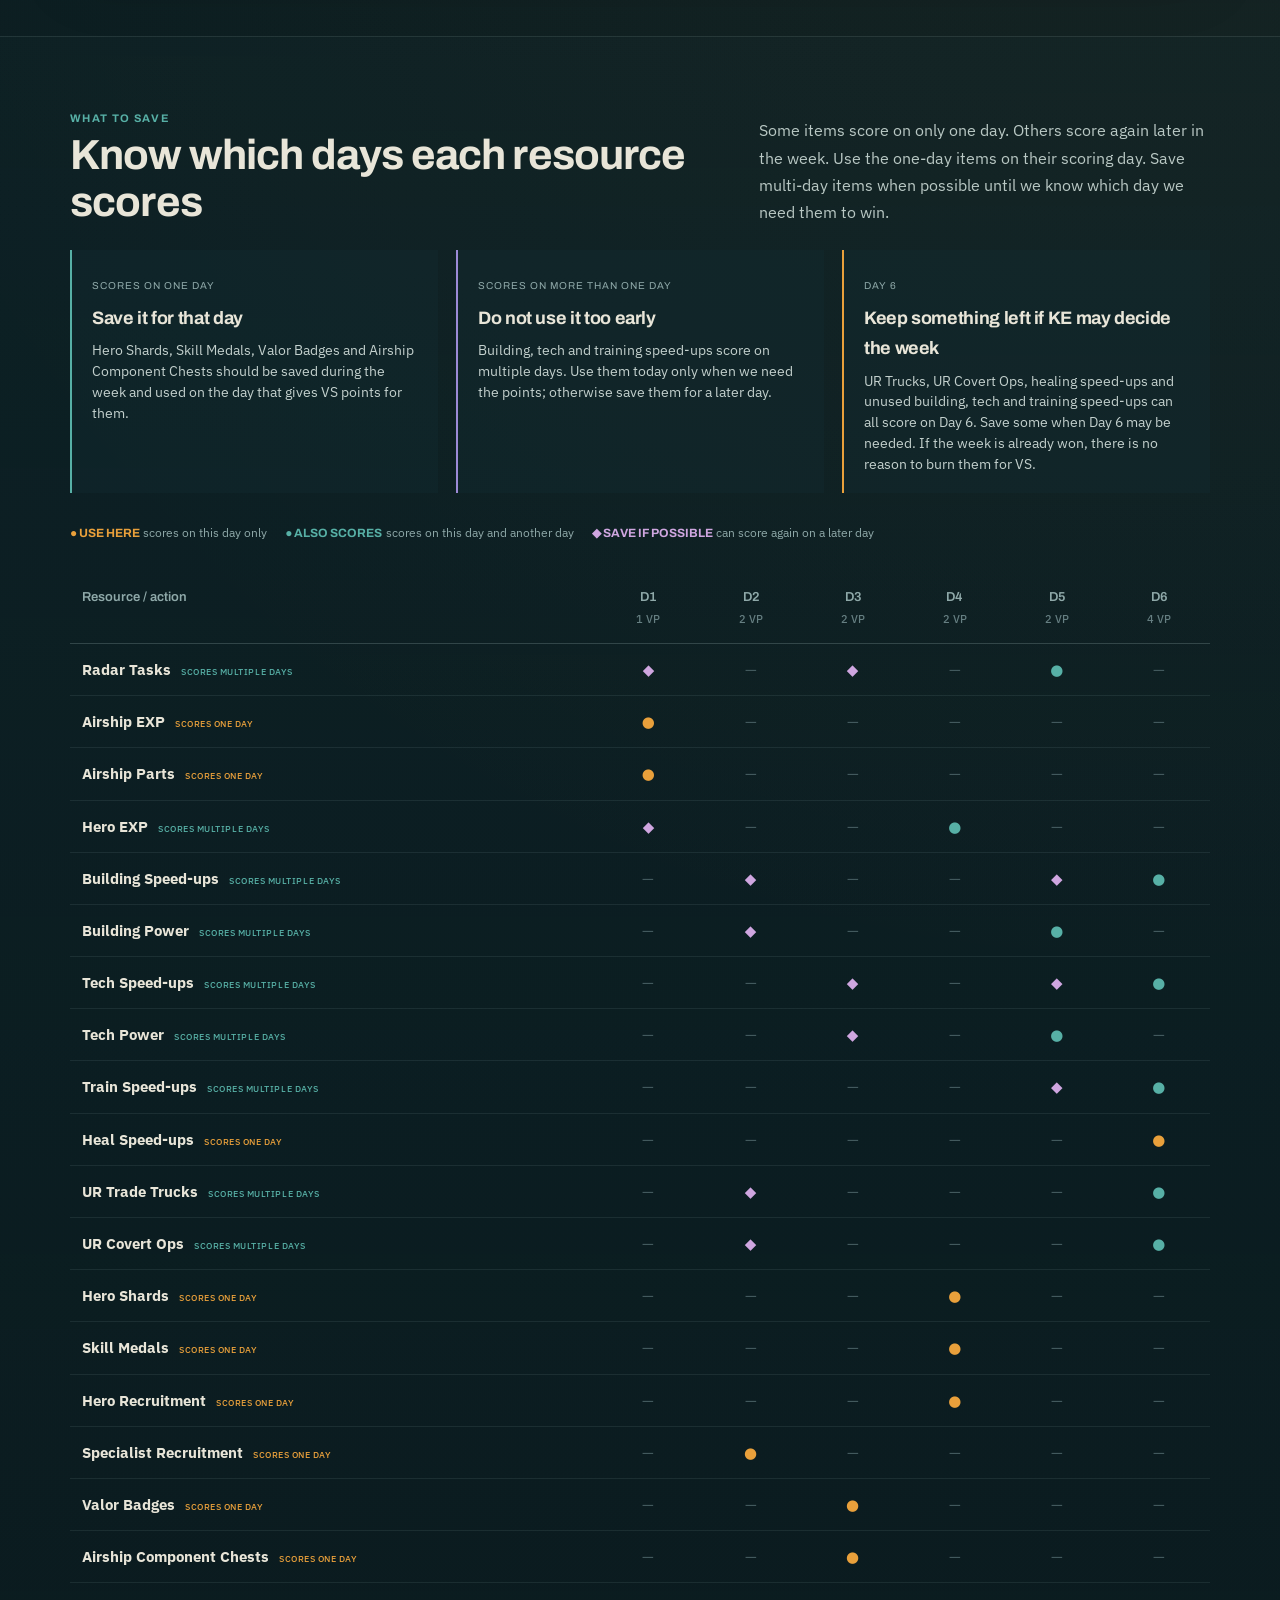
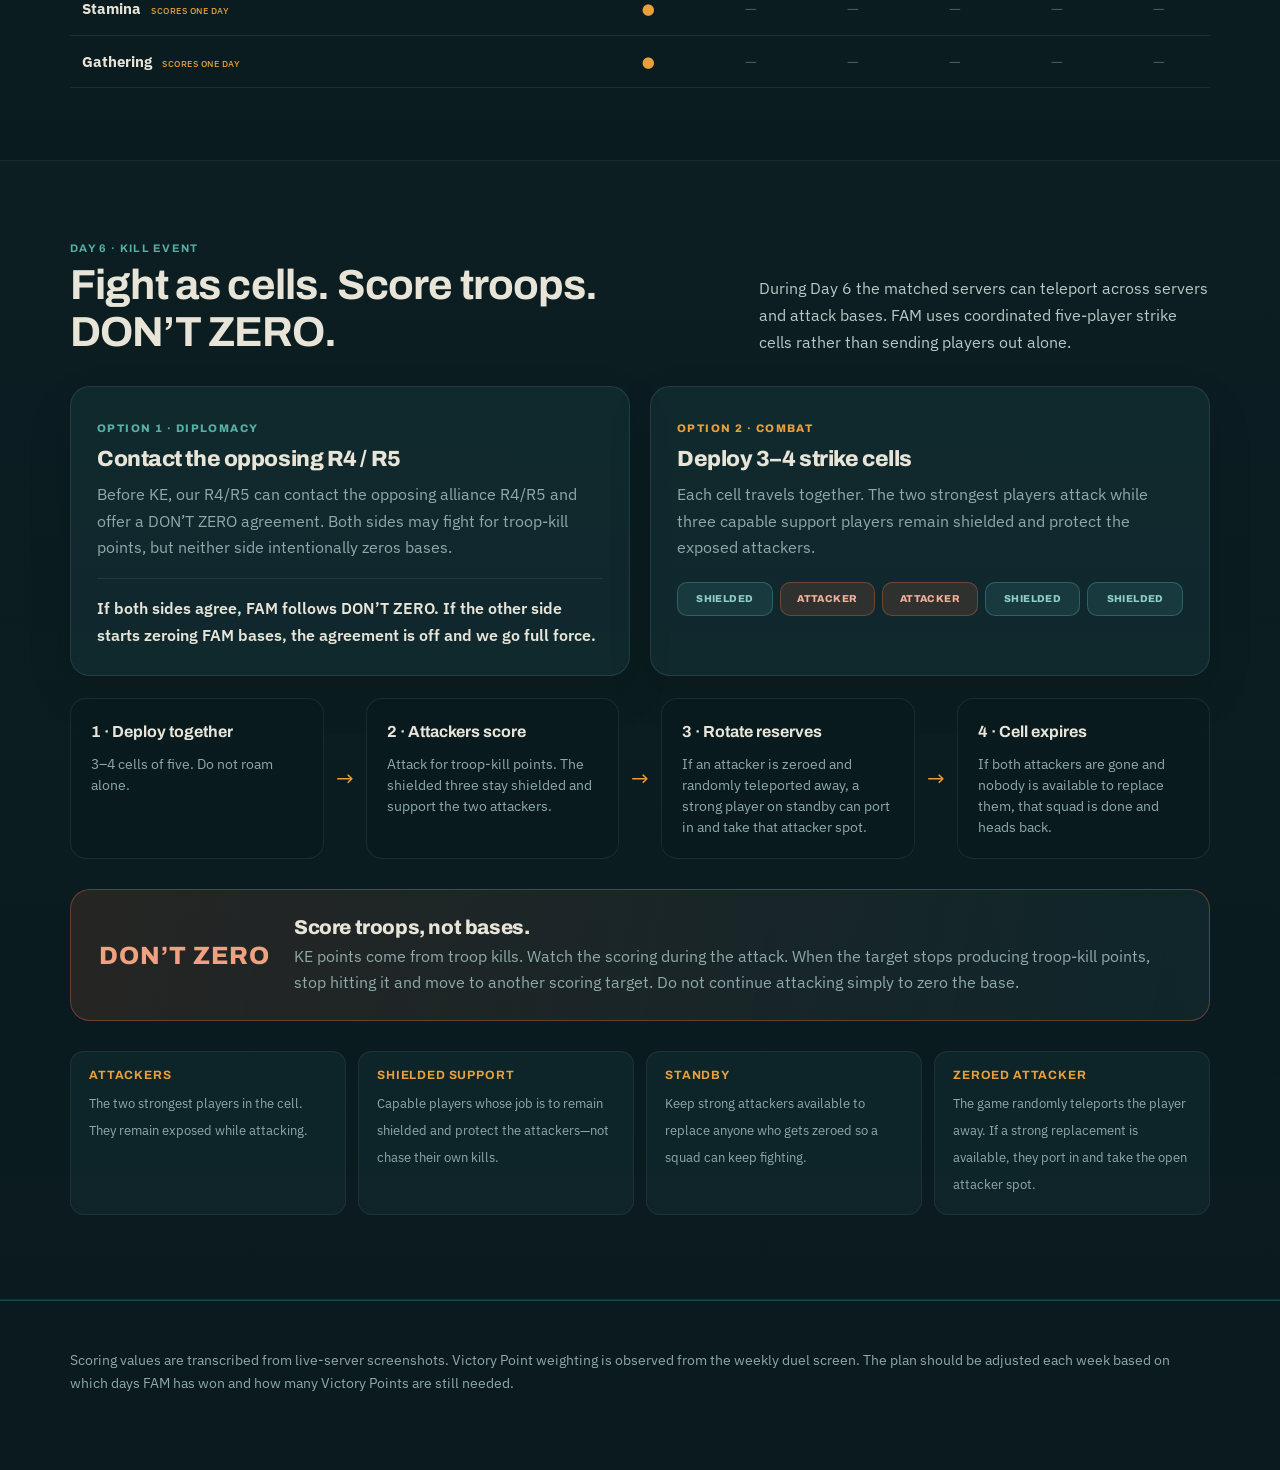
==== commit ca8713da: "Added a new section to the index.html file to include a totals of each day tab." ====
--- a/index.html
+++ b/index.html
@@ -11,6 +11,10 @@
 <link rel="icon" type="image/png" sizes="512x512" href="./favicon.png">
 <link rel="shortcut icon" href="./favicon.png">
 <style>
+/* Seven planner tabs: Days 1-6 + Week Total */
+#dayTabs.week-strip{grid-template-columns:repeat(7,minmax(0,1fr));}
+@media(max-width:860px){#dayTabs.week-strip{grid-template-columns:repeat(4,minmax(0,1fr));}}
+@media(max-width:600px){#dayTabs.week-strip{grid-template-columns:repeat(2,minmax(0,1fr));}}
 .hero { position: relative; }
 .hero-logo { position:absolute; right:3%; top:50%; transform:translateY(-50%); width:min(34%,420px); display:flex; align-items:center; justify-content:center; pointer-events:none; }
 .hero-logo img {
@@ -333,7 +337,7 @@
 const detectedServerDay=getServerVsDay();
 let activeDay=detectedServerDay || 1;
 function savePlannerState(){
- plannerState.activeDay=activeDay;
+ if(activeDay!=='week') plannerState.activeDay=activeDay;
  try{localStorage.setItem(STORAGE_KEY,JSON.stringify(plannerState));}catch(e){}
 }
 function getDayValues(d){return plannerState.values[String(d)]||{};}
@@ -350,6 +354,12 @@
  if(detectedServerDay===d){ b.classList.add('server-today'); b.setAttribute('data-today','TODAY'); }
  b.addEventListener('click',()=>showDay(d)); tabs.appendChild(b);
 }
+const weekButton=document.createElement('button');
+weekButton.className='week-day week-total-tab';
+weekButton.dataset.day='week';
+weekButton.innerHTML='<span class="day-num">WEEK</span><strong>Total</strong><span class="day-vp">Projection</span>';
+weekButton.addEventListener('click',showWeekTotal);
+tabs.appendChild(weekButton);
 function updateServerDayStatus(){
  const reset=getNextReset();
  const resetText=reset.toLocaleTimeString([], {hour:'numeric',minute:'2-digit'});
@@ -369,9 +379,37 @@
    '<small>'+s.note+'</small></div>'+
    '<div class="planner-field-entry"><input type="number" min="0" step="1" value="'+saved+'" data-rate="'+s.rate+'" data-divisor="'+(s.divisor||1)+'" data-index="'+i+'" data-label="'+s.label.replace(/&/g,'&amp;').replace(/"/g,'&quot;')+'" aria-label="'+s.label+' amount"><span class="planner-field-points">0 pts</span></div></div>';
 }
+function getPlannedDayTotal(d){
+ const vals=getDayValues(d); let total=0;
+ DAYS[d].scores.forEach(s=>{ total+=((+vals[s.label]||0)/(s.divisor||1))*s.rate; });
+ return total;
+}
+function showWeekTotal(){
+ activeDay='week';
+ document.querySelectorAll('.week-day').forEach(b=>b.classList.toggle('active',b.dataset.day==='week'));
+ document.getElementById('dayLabel').textContent='Week Total';
+ document.getElementById('dayName').textContent='Weekly VS Projection';
+ document.getElementById('dayVP').textContent='13 VP';
+ document.getElementById('dayVP').classList.remove('critical');
+ document.getElementById('postureLabel').textContent='FULL WEEK';
+ document.getElementById('postureLabel').classList.remove('critical');
+ document.getElementById('postureCopy').textContent='A quick view of what scores each day and the VS points currently entered across the entire week.';
+ const rows=[1,2,3,4,5,6].map(d=>{
+   const total=getPlannedDayTotal(d);
+   const items=DAYS[d].scores.map(s=>s.label).join(' · ');
+   return '<div class="planner-field flex"><div class="planner-field-copy"><div class="planner-field-title"><b>Day '+d+' · '+DAYS[d].name+'</b><span class="planner-tag flex">'+DAYS[d].vp+' VP</span><span class="planner-rate">'+Math.round(total).toLocaleString()+' PLANNED PTS</span></div><small>'+items+'</small></div></div>';
+ }).join('');
+ document.getElementById('plannerFields').innerHTML=rows;
+ const weekTotal=[1,2,3,4,5,6].reduce((n,d)=>n+getPlannedDayTotal(d),0);
+ document.getElementById('plannerTotal').textContent=Math.round(weekTotal).toLocaleString();
+ document.getElementById('plannerTarget').value='';
+ document.getElementById('plannerTargetStatus').textContent='Combined projected VS points from all six days.';
+ document.getElementById('dayAdvice').innerHTML='<div class="advice-stack">'+[1,2,3,4,5,6].map(d=>'<div class="advice-item"><b>DAY '+d+'</b><span>'+Math.round(getPlannedDayTotal(d)).toLocaleString()+' projected points · '+DAYS[d].vp+' VP available</span></div>').join('')+'<div class="advice-item"><b>WEEK TOTAL</b><span>'+Math.round(weekTotal).toLocaleString()+' projected VS points across all entered items. The weekly matchup still awards a maximum of 13 Victory Points based on which days FAM wins.</span></div></div>';
+ savePlannerState();
+}
 function showDay(d){
  activeDay=d;
- document.querySelectorAll('.week-day').forEach(b=>b.classList.toggle('active',+b.dataset.day===d));
+ document.querySelectorAll('.week-day').forEach(b=>b.classList.toggle('active',b.dataset.day===String(d)));
  const x=DAYS[d];
  document.getElementById('dayLabel').textContent='Day '+d;
  document.getElementById('dayName').textContent=x.name;
@@ -406,6 +444,7 @@
  else{status.textContent=Math.round(diff).toLocaleString()+' more VS points needed.';status.classList.add('short');}
 }
 document.getElementById('plannerTarget').addEventListener('input',e=>{
+ if(activeDay==='week') return;
  const key=String(activeDay);
  if(e.target.value==='') delete plannerState.targets[key];
  else plannerState.targets[key]=e.target.value;
@@ -413,6 +452,7 @@
  calcPlanner();
 });
 document.getElementById('plannerClear').addEventListener('click',()=>{
+ if(activeDay==='week') return;
  delete plannerState.values[String(activeDay)];
  document.querySelectorAll('#plannerFields input').forEach(i=>i.value=0);
  savePlannerState();
